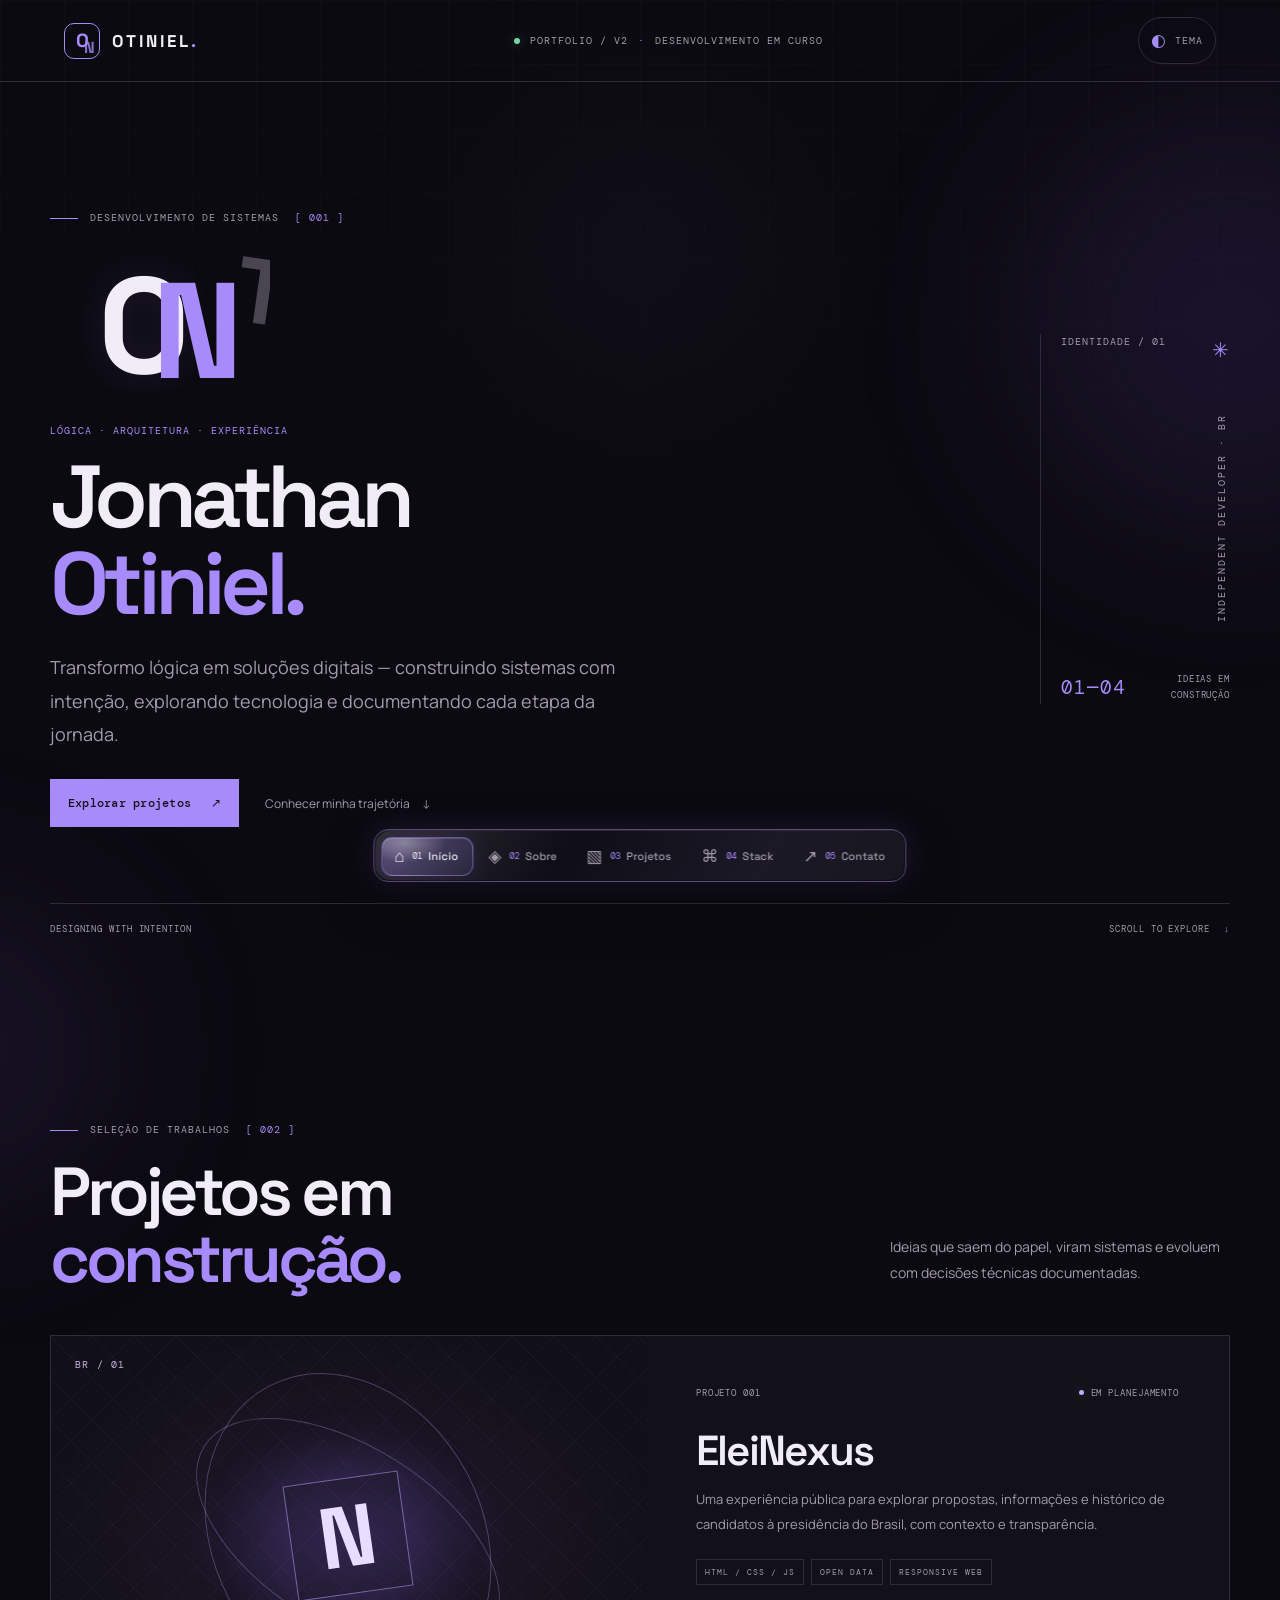
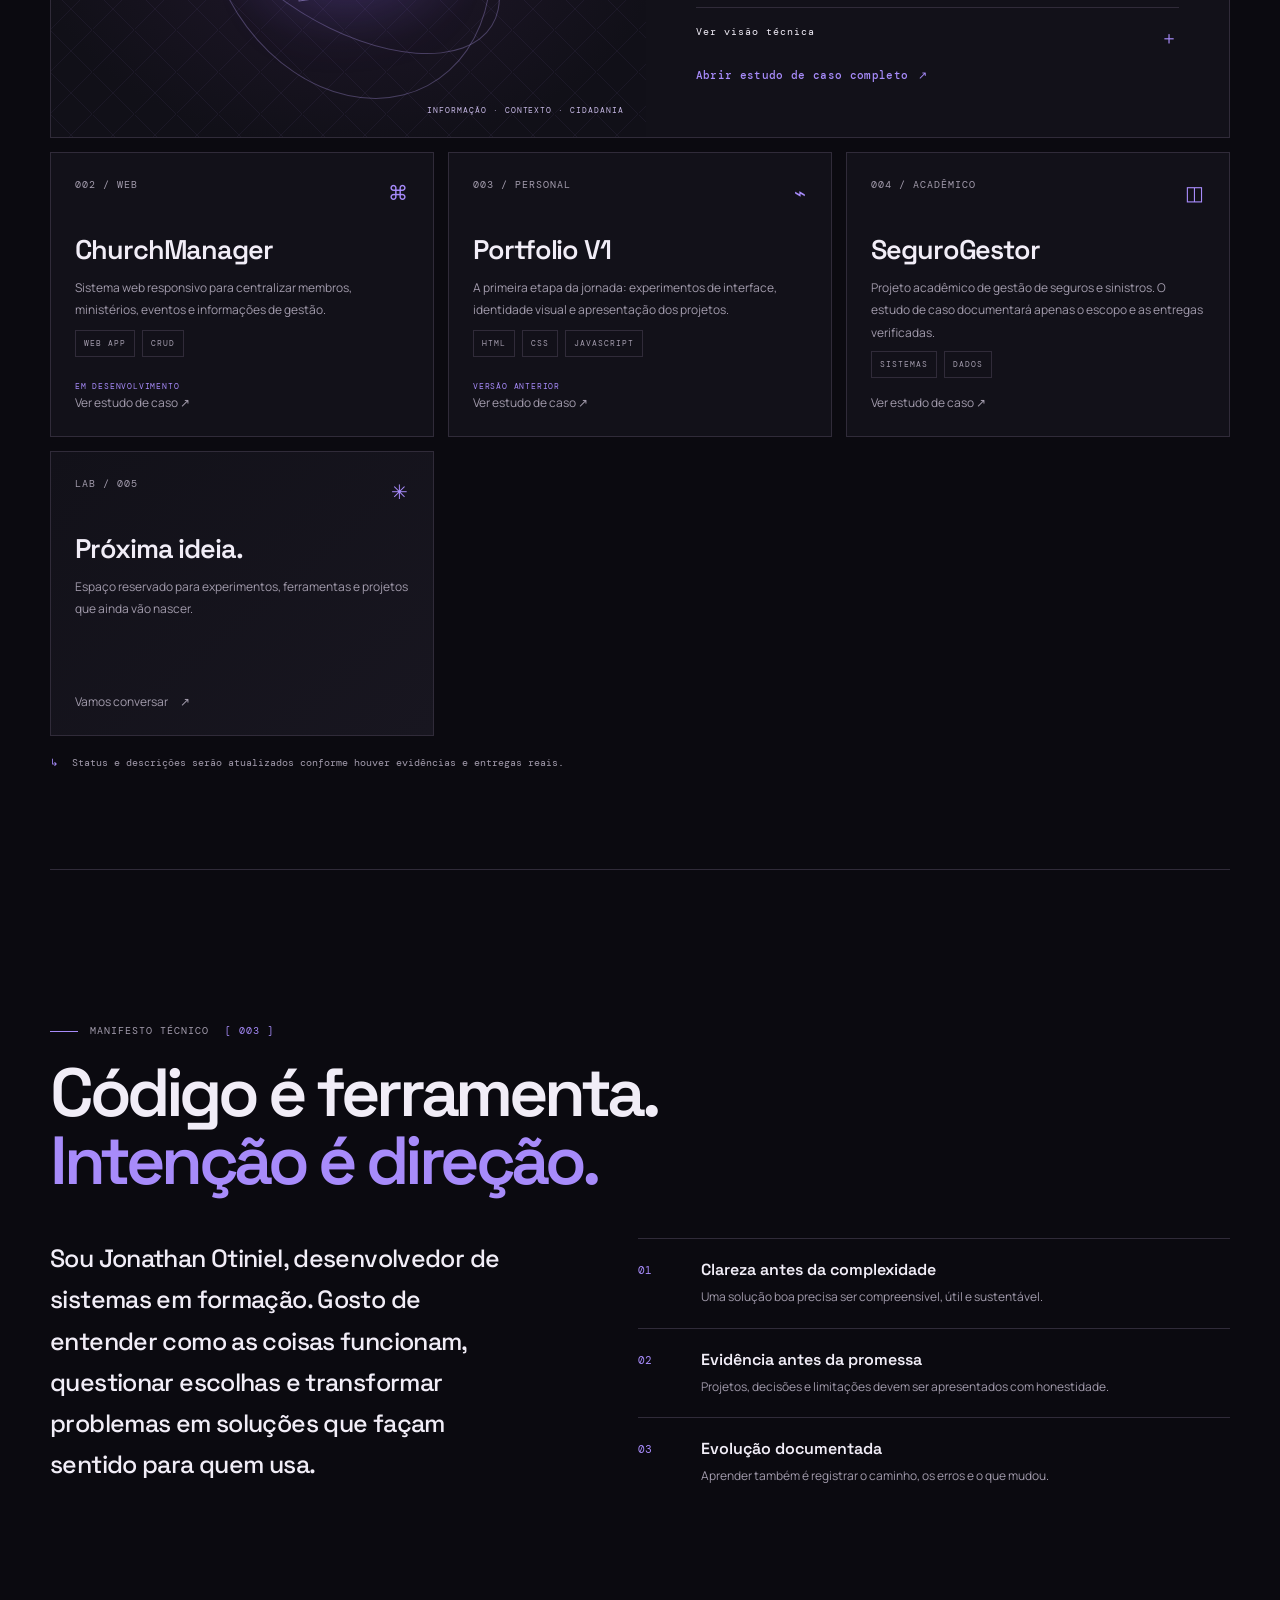
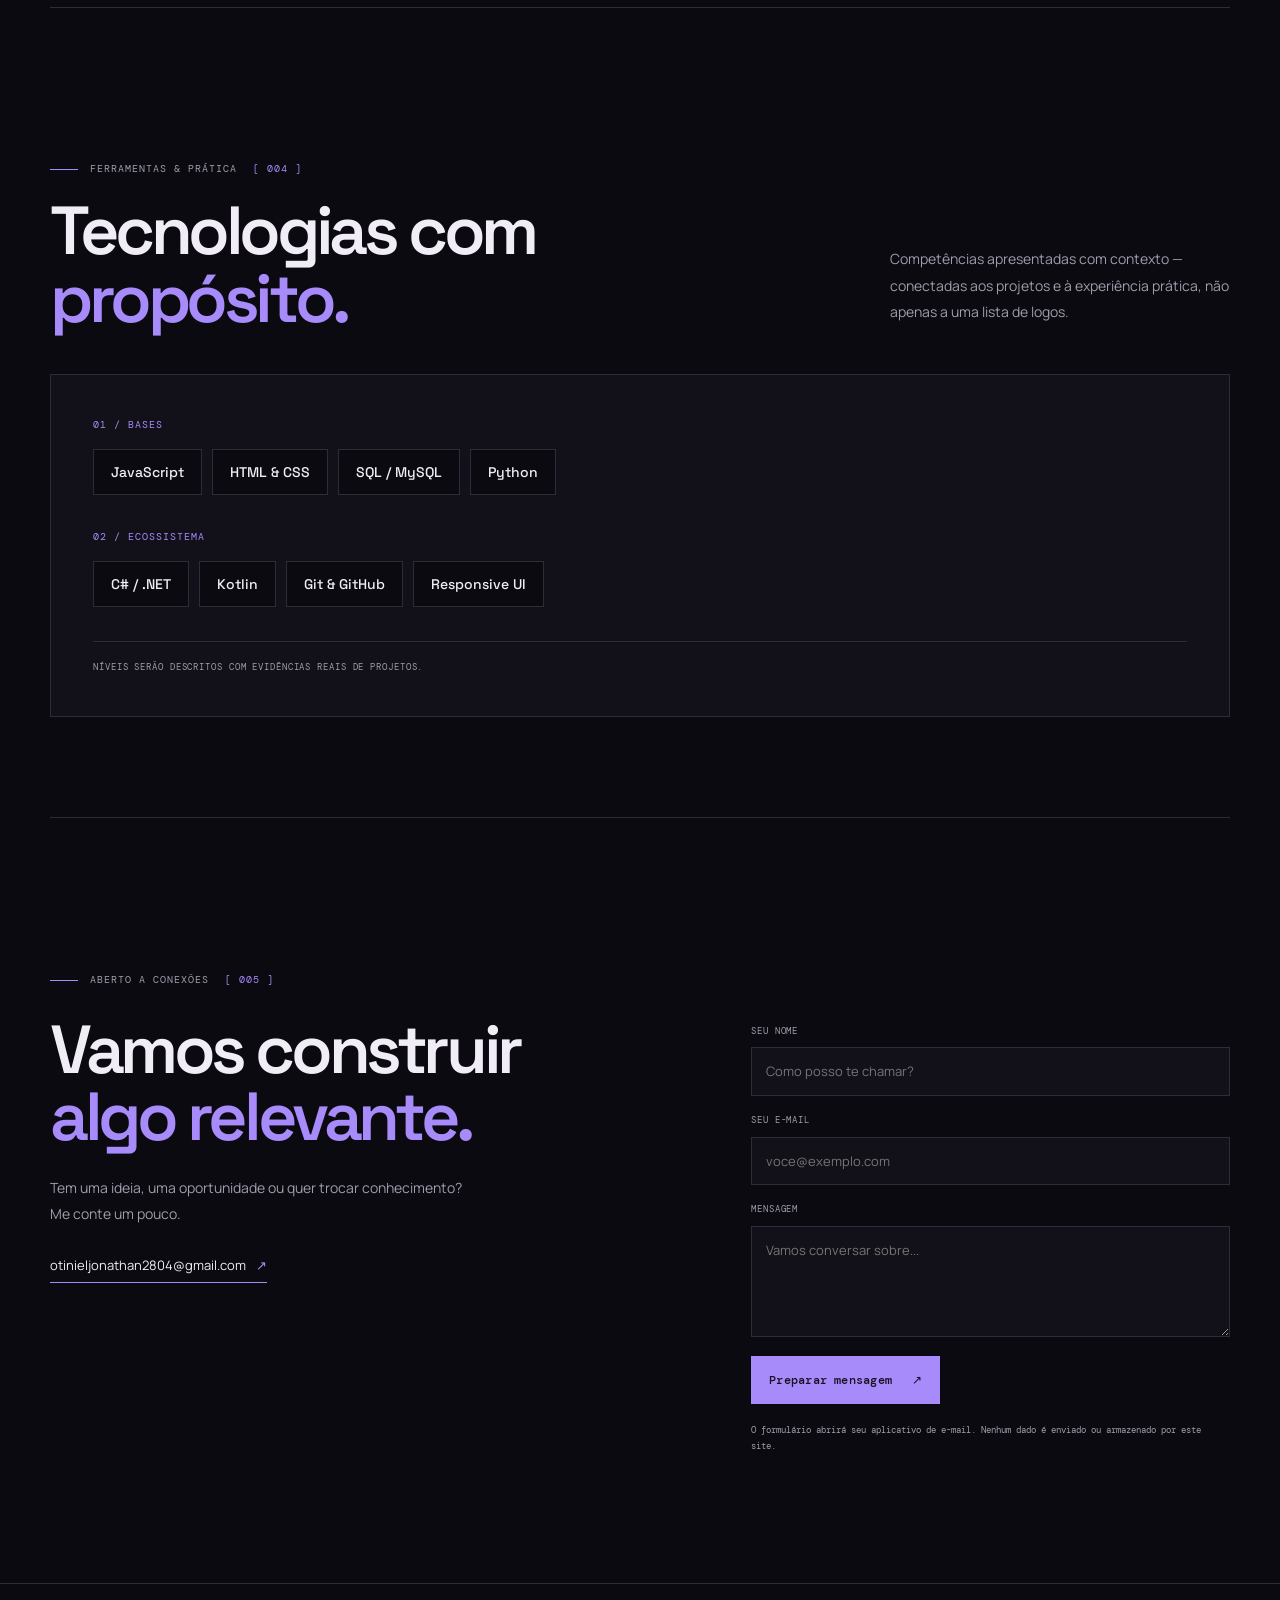
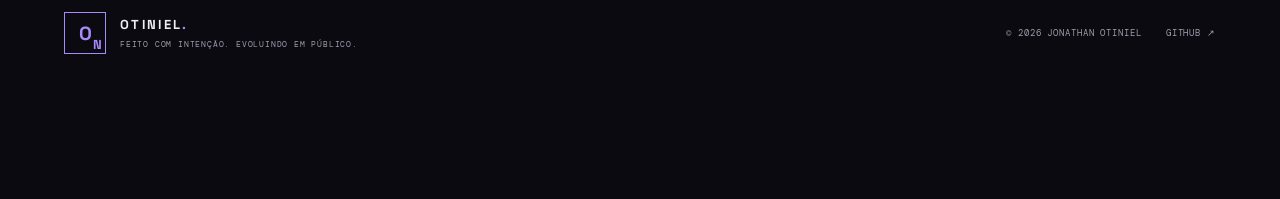
==== index.html @ 0017bec3 "feat(content): link all featured projects to case studies" ====
<!doctype html>
<html lang="pt-BR" data-theme="dark">
<head>
  <meta charset="utf-8">
  <meta name="viewport" content="width=device-width, initial-scale=1">
  <meta name="theme-color" content="#0b0a10">
  <meta name="description" content="Jonathan Otiniel — desenvolvedor de sistemas. Projetos, estudos técnicos e construção de soluções digitais.">
  <title>OTINIEL — Portfolio V2</title>
  <link rel="preconnect" href="https://fonts.googleapis.com">
  <link rel="preconnect" href="https://fonts.gstatic.com" crossorigin>
  <link href="https://fonts.googleapis.com/css2?family=DM+Mono:wght@400;500&family=Manrope:wght@400;500;600;700;800&family=Space+Grotesk:wght@400;500;600;700&display=swap" rel="stylesheet">
  <link rel="stylesheet" href="assets/css/style.css">
  <script src="assets/js/main.js" defer></script>
</head>
<body>
  <a class="skip-link" href="#inicio">Pular para o conteúdo</a>
  <div class="ambient ambient-one" aria-hidden="true"></div>
  <div class="ambient ambient-two" aria-hidden="true"></div>

  <header class="topbar">
    <a class="brand" href="#inicio" aria-label="OTINIEL, início">
      <span class="brand-mark" aria-hidden="true"><span>O</span><b>N</b></span>
      <span class="brand-word">OTINIEL<span class="brand-dot">.</span></span>
    </a>
    <div class="topbar-meta"><span class="status-dot"></span><span>PORTFOLIO / V2</span><span class="meta-divider">·</span><span>DESENVOLVIMENTO EM CURSO</span></div>
    <button class="theme-toggle" id="themeToggle" type="button" aria-label="Alternar tema claro e escuro" title="Alternar tema"><span class="theme-icon" aria-hidden="true">◐</span><span class="theme-label">TEMA</span></button>
  </header>

  <main>
    <section class="hero section-shell" id="inicio" aria-labelledby="hero-title">
      <div class="hero-copy">
        <p class="eyebrow"><span class="eyebrow-line"></span> DESENVOLVIMENTO DE SISTEMAS <span class="eyebrow-index">[ 001 ]</span></p>
        <div class="hero-monogram" aria-label="Monograma OTINIEL">
          <span class="mono-o">O</span><span class="mono-n">N</span><span class="mono-cross">T</span>
          <span class="monogram-glint" aria-hidden="true"></span>
        </div>
        <p class="hero-kicker">LÓGICA · ARQUITETURA · EXPERIÊNCIA</p>
        <h1 id="hero-title">Jonathan<br><span>Otiniel.</span></h1>
        <p class="hero-description">Transformo lógica em soluções digitais — construindo sistemas com intenção, explorando tecnologia e documentando cada etapa da jornada.</p>
        <div class="hero-actions">
          <a class="button button-primary" href="#projetos">Explorar projetos <span aria-hidden="true">↗</span></a>
          <a class="text-link" href="#sobre">Conhecer minha trajetória <span aria-hidden="true">↓</span></a>
        </div>
      </div>
      <aside class="hero-aside" aria-label="Identificação técnica">
        <div class="aside-top"><span>IDENTIDADE / 01</span><span class="crosshair">✳</span></div>
        <div class="vertical-label">INDEPENDENT DEVELOPER · BR</div>
        <div class="aside-bottom">
          <span class="aside-number">01—04</span>
          <span class="aside-caption">IDEIAS EM<br>CONSTRUÇÃO</span>
        </div>
      </aside>
      <div class="hero-footerline"><span>DESIGNING WITH INTENTION</span><span>SCROLL TO EXPLORE <span class="scroll-arrow">↓</span></span></div>
    </section>

    <section class="section-shell projects-section" id="projetos" aria-labelledby="projects-title">
      <div class="section-heading">
        <div><p class="eyebrow"><span class="eyebrow-line"></span> SELEÇÃO DE TRABALHOS <span class="eyebrow-index">[ 002 ]</span></p><h2 id="projects-title">Projetos em<br><span>construção.</span></h2></div>
        <p class="section-intro">Ideias que saem do papel, viram sistemas e evoluem com decisões técnicas documentadas.</p>
      </div>
      <article class="featured-project project-card" data-project="eleinexus">
        <div class="project-art project-art-election" aria-hidden="true"><div class="art-orbit orbit-a"></div><div class="art-orbit orbit-b"></div><div class="art-core">N</div><span class="art-coordinate">BR / 01</span><span class="art-label">INFORMAÇÃO · CONTEXTO · CIDADANIA</span></div>
        <div class="featured-copy">
          <div class="project-meta"><span>PROJETO 001</span><span class="project-status"><i></i> EM PLANEJAMENTO</span></div>
          <h3>EleiNexus</h3>
          <p>Uma experiência pública para explorar propostas, informações e histórico de candidatos à presidência do Brasil, com contexto e transparência.</p>
          <div class="tag-list"><span>HTML / CSS / JS</span><span>OPEN DATA</span><span>RESPONSIVE WEB</span></div>
          <button class="project-details-trigger" type="button" aria-expanded="false" aria-controls="eleinexus-details">Ver visão técnica <span aria-hidden="true">＋</span></button>
          <a class="project-case-link" href="projetos/eleinexus.html">Abrir estudo de caso completo <span aria-hidden="true">↗</span></a>
          <div class="project-details" id="eleinexus-details" hidden><p><strong>Objetivo:</strong> organizar informação pública de forma acessível e verificável.</p><p><strong>Princípios:</strong> fontes identificadas, neutralidade editorial, acessibilidade e transparência sobre limitações.</p><p><strong>Status:</strong> conceito em desenvolvimento; esta página não representa uma versão publicada do produto.</p></div>
        </div>
      </article>
      <div class="project-grid">
        <article class="project-card compact-card"><div class="compact-top"><span>002 / WEB</span><span class="card-symbol">⌘</span></div><h3>ChurchManager</h3><p>Sistema web responsivo para centralizar membros, ministérios, eventos e informações de gestão.</p><div class="tag-list"><span>WEB APP</span><span>CRUD</span></div><span class="card-status">EM DESENVOLVIMENTO</span><a class="text-link" href="projetos/churchmanager.html">Ver estudo de caso ↗</a></article>
        <article class="project-card compact-card"><div class="compact-top"><span>003 / PERSONAL</span><span class="card-symbol">⌁</span></div><h3>Portfolio V1</h3><p>A primeira etapa da jornada: experimentos de interface, identidade visual e apresentação dos projetos.</p><div class="tag-list"><span>HTML</span><span>CSS</span><span>JAVASCRIPT</span></div><span class="card-status">VERSÃO ANTERIOR</span><a class="text-link" href="projetos/portfolio-v1.html">Ver estudo de caso ↗</a></article>
        <article class="project-card compact-card"><div class="compact-top"><span>004 / ACADÊMICO</span><span class="card-symbol">◫</span></div><h3>SeguroGestor</h3><p>Projeto acadêmico de gestão de seguros e sinistros. O estudo de caso documentará apenas o escopo e as entregas verificadas.</p><div class="tag-list"><span>SISTEMAS</span><span>DADOS</span></div><a class="text-link" href="projetos/segurogestor.html">Ver estudo de caso ↗</a></article>
        <article class="project-card compact-card project-note"><div class="compact-top"><span>LAB / 005</span><span class="card-symbol">✳</span></div><h3>Próxima ideia.</h3><p>Espaço reservado para experimentos, ferramentas e projetos que ainda vão nascer.</p><a class="text-link" href="#contato">Vamos conversar <span aria-hidden="true">↗</span></a></article>
      </div>
      <p class="section-footnote"><span>↳</span> Status e descrições serão atualizados conforme houver evidências e entregas reais.</p>
    </section>

    <section class="section-shell about-section" id="sobre" aria-labelledby="about-title">
      <div class="section-heading">
        <div><p class="eyebrow"><span class="eyebrow-line"></span> MANIFESTO TÉCNICO <span class="eyebrow-index">[ 003 ]</span></p><h2 id="about-title">Código é ferramenta.<br><span>Intenção é direção.</span></h2></div>
      </div>
      <div class="about-layout"><p class="about-lead">Sou Jonathan Otiniel, desenvolvedor de sistemas em formação. Gosto de entender como as coisas funcionam, questionar escolhas e transformar problemas em soluções que façam sentido para quem usa.</p><div class="principles"><div><span class="principle-index">01</span><div><h3>Clareza antes da complexidade</h3><p>Uma solução boa precisa ser compreensível, útil e sustentável.</p></div></div><div><span class="principle-index">02</span><div><h3>Evidência antes da promessa</h3><p>Projetos, decisões e limitações devem ser apresentados com honestidade.</p></div></div><div><span class="principle-index">03</span><div><h3>Evolução documentada</h3><p>Aprender também é registrar o caminho, os erros e o que mudou.</p></div></div></div></div>
    </section>

    <section class="section-shell stack-section" id="stack" aria-labelledby="stack-title">
      <div class="section-heading"><div><p class="eyebrow"><span class="eyebrow-line"></span> FERRAMENTAS & PRÁTICA <span class="eyebrow-index">[ 004 ]</span></p><h2 id="stack-title">Tecnologias com<br><span>propósito.</span></h2></div><p class="section-intro">Competências apresentadas com contexto — conectadas aos projetos e à experiência prática, não apenas a uma lista de logos.</p></div>
      <div class="stack-board"><div class="stack-label">01 / BASES</div><div class="stack-items"><span>JavaScript</span><span>HTML & CSS</span><span>SQL / MySQL</span><span>Python</span></div><div class="stack-label">02 / ECOSSISTEMA</div><div class="stack-items"><span>C# / .NET</span><span>Kotlin</span><span>Git & GitHub</span><span>Responsive UI</span></div><div class="stack-foot">NÍVEIS SERÃO DESCRITOS COM EVIDÊNCIAS REAIS DE PROJETOS.</div></div>
    </section>

    <section class="section-shell contact-section" id="contato" aria-labelledby="contact-title">
      <p class="eyebrow"><span class="eyebrow-line"></span> ABERTO A CONEXÕES <span class="eyebrow-index">[ 005 ]</span></p>
      <div class="contact-layout"><div><h2 id="contact-title">Vamos construir<br><span>algo relevante.</span></h2><p>Tem uma ideia, uma oportunidade ou quer trocar conhecimento? Me conte um pouco.</p><a class="contact-email" href="mailto:otinieljonathan2804@gmail.com">otinieljonathan2804@gmail.com <span aria-hidden="true">↗</span></a></div>
      <form class="contact-form" id="contactForm">
        <label for="contactName">SEU NOME</label><input id="contactName" name="name" autocomplete="name" required maxlength="80" placeholder="Como posso te chamar?">
        <label for="contactEmail">SEU E-MAIL</label><input id="contactEmail" name="email" type="email" autocomplete="email" required maxlength="160" placeholder="voce@exemplo.com">
        <label for="contactMessage">MENSAGEM</label><textarea id="contactMessage" name="message" rows="4" required maxlength="2000" placeholder="Vamos conversar sobre..."></textarea>
        <button class="button button-primary" type="submit">Preparar mensagem <span aria-hidden="true">↗</span></button>
        <p class="form-note" id="formNote">O formulário abrirá seu aplicativo de e-mail. Nenhum dado é enviado ou armazenado por este site.</p>
      </form></div>
    </section>
  </main>

  <footer class="site-footer"><div class="footer-mark">O<span>N</span></div><div><p class="footer-title">OTINIEL<span>.</span></p><p class="footer-caption">FEITO COM INTENÇÃO. EVOLUINDO EM PÚBLICO.</p></div><div class="footer-right"><span>© <span id="year"></span> JONATHAN OTINIEL</span><a href="https://github.com/joots28" target="_blank" rel="noopener noreferrer">GITHUB ↗</a></div></footer>

  <nav class="bottom-nav" aria-label="Navegação principal">
    <a class="nav-item is-active" href="#inicio" aria-current="page"><span class="nav-icon" aria-hidden="true">⌂</span><span class="nav-text"><small>01</small>Início</span></a>
    <a class="nav-item" href="#sobre"><span class="nav-icon" aria-hidden="true">◈</span><span class="nav-text"><small>02</small>Sobre</span></a>
    <a class="nav-item" href="#projetos"><span class="nav-icon" aria-hidden="true">▧</span><span class="nav-text"><small>03</small>Projetos</span></a>
    <a class="nav-item" href="#stack"><span class="nav-icon" aria-hidden="true">⌘</span><span class="nav-text"><small>04</small>Stack</span></a>
    <a class="nav-item" href="#contato"><span class="nav-icon" aria-hidden="true">↗</span><span class="nav-text"><small>05</small>Contato</span></a>
  </nav>
</body>
</html>
---- assets/css/style.css ----
:root{color-scheme:dark;--bg:#0b0a10;--surface:#121119;--surface-2:#181620;--text:#f1edf7;--muted:#a29bac;--line:#302b39;--accent:#a78bfa;--accent-2:#7c6ac7;--glow:rgba(132,94,225,.19);--nav-bg:rgba(18,17,25,.88);--shadow:0 24px 80px rgba(0,0,0,.24);--font-display:"Space Grotesk",sans-serif;--font-body:"Manrope",sans-serif;--font-mono:"DM Mono",monospace}html[data-theme=light]{color-scheme:light;--bg:#f1eef5;--surface:#fffdfd;--surface-2:#e8e3ef;--text:#211a2a;--muted:#706779;--line:#d5cddd;--accent:#6b4dc0;--accent-2:#8b70d5;--glow:rgba(132,94,225,.12);--nav-bg:rgba(255,253,253,.9);--shadow:0 24px 80px rgba(48,31,74,.1)}*{box-sizing:border-box}html{scroll-behavior:smooth;scroll-padding-top:100px}body{margin:0;background:var(--bg);color:var(--text);font-family:var(--font-body);line-height:1.6;overflow-x:hidden;transition:background .35s,color .35s}body:before{content:"";position:fixed;inset:0;pointer-events:none;opacity:.14;z-index:-1;background-image:linear-gradient(var(--line) 1px,transparent 1px),linear-gradient(90deg,var(--line) 1px,transparent 1px);background-size:64px 64px;mask-image:linear-gradient(to bottom,black,transparent 72%)}a{color:inherit;text-decoration:none}button,input,textarea{font:inherit}.skip-link{position:absolute;top:-100px;left:1rem;background:var(--accent);color:#fff;padding:.7rem 1rem;z-index:20}.skip-link:focus{top:1rem}.ambient{position:absolute;pointer-events:none;filter:blur(100px);border-radius:50%;z-index:-1}.ambient-one{width:420px;height:420px;right:-160px;top:110px;background:var(--glow)}.ambient-two{width:300px;height:300px;left:-190px;top:900px;background:var(--glow)}.topbar{height:82px;padding:0 clamp(20px,5vw,76px);display:flex;align-items:center;justify-content:space-between;border-bottom:1px solid var(--line);position:relative;z-index:5}.brand{display:flex;align-items:center;gap:12px}.brand-mark{width:36px;height:36px;border:1px solid var(--accent);border-radius:10px;display:grid;place-items:center;position:relative;font:700 19px var(--font-display);color:var(--accent)}.brand-mark b{position:absolute;right:4px;bottom:0;font-size:16px;opacity:.8}.brand-word,.footer-title{font:700 17px var(--font-display);letter-spacing:.18em}.brand-dot,.footer-title span{color:var(--accent)}.topbar-meta,.theme-toggle,.eyebrow,.hero-kicker,.hero-footerline,.aside-top,.aside-number,.aside-caption,.vertical-label,.project-meta,.tag-list,.project-details-trigger,.card-status,.compact-top,.stack-label,.stack-foot,.contact-form label,.form-note,.footer-caption,.footer-right{font-family:var(--font-mono);font-size:10px;letter-spacing:.1em}.topbar-meta{display:flex;gap:10px;align-items:center;color:var(--muted)}.status-dot,.project-status i{width:6px;height:6px;border-radius:50%;background:#77d6a4;display:inline-block;box-shadow:0 0 12px #77d6a466}.meta-divider{color:var(--accent)}.theme-toggle{display:flex;align-items:center;gap:8px;color:var(--muted);background:transparent;border:1px solid var(--line);padding:9px 12px;border-radius:30px;cursor:pointer}.theme-toggle:hover{border-color:var(--accent);color:var(--text)}.theme-icon{font-size:17px;color:var(--accent)}.section-shell{width:min(1180px,calc(100% - 48px));margin-inline:auto}.hero{min-height:calc(100svh - 82px);padding:clamp(70px,10vw,132px) 0 32px;display:grid;grid-template-columns:minmax(0,1fr) 190px;column-gap:60px;position:relative;align-content:center}.eyebrow{display:flex;align-items:center;gap:12px;color:var(--muted);margin:0 0 28px}.eyebrow-line{display:inline-block;width:28px;height:1px;background:var(--accent)}.eyebrow-index{color:var(--accent);margin-left:4px}.hero-monogram{height:clamp(82px,12vw,145px);width:clamp(140px,20vw,220px);position:relative;display:flex;align-items:center;justify-content:center;font:700 clamp(78px,11vw,136px)/.8 var(--font-display);letter-spacing:-.16em;color:var(--text);margin:0 0 24px;isolation:isolate;animation:monogram-in 1s cubic-bezier(.2,.8,.2,1) both}.mono-o{position:relative;z-index:2;text-shadow:0 0 35px var(--glow)}.mono-n{position:relative;z-index:3;color:var(--accent);margin-left:-.12em;transform:translateY(5px)}.mono-cross{position:absolute;z-index:1;right:2px;top:0;font-size:.68em;color:var(--muted);opacity:.42;transform:rotate(8deg)}.monogram-glint{position:absolute;inset:0;background:linear-gradient(110deg,transparent 25%,rgba(255,255,255,.2) 45%,transparent 60%);transform:translateX(-130%);animation:glint 1.6s .5s ease-out both;z-index:4;pointer-events:none}.hero-kicker{color:var(--accent);margin:0 0 14px}.hero h1,.section-heading h2,.contact-layout h2{font:600 clamp(48px,7vw,88px)/.99 var(--font-display);letter-spacing:-.065em;margin:0}.hero h1 span,.section-heading h2 span,.contact-layout h2 span{color:var(--accent)}.hero-description{font-size:clamp(15px,1.5vw,18px);max-width:590px;color:var(--muted);margin:24px 0 28px;line-height:1.85}.hero-actions{display:flex;gap:26px;align-items:center;flex-wrap:wrap}.button{border:0;display:inline-flex;align-items:center;justify-content:center;gap:20px;padding:14px 18px;min-height:48px;cursor:pointer;font:500 12px var(--font-mono);letter-spacing:.02em;transition:transform .2s,background .2s}.button:hover{transform:translateY(-2px)}.button-primary{background:var(--accent);color:#17111f}.button-primary:hover{background:var(--text)}.text-link{display:inline-flex;gap:12px;align-items:center;font-size:12px;color:var(--muted);transition:color .2s}.text-link:hover{color:var(--accent)}.hero-aside{border-left:1px solid var(--line);padding-left:20px;display:flex;flex-direction:column;justify-content:space-between;min-height:370px;align-self:center;position:relative}.aside-top{display:flex;justify-content:space-between;color:var(--muted)}.crosshair{font-size:20px;color:var(--accent)}.vertical-label{writing-mode:vertical-rl;transform:rotate(180deg);color:var(--muted);align-self:flex-end;letter-spacing:.2em}.aside-bottom{display:flex;justify-content:space-between;align-items:end}.aside-number{font-size:19px;color:var(--accent)}.aside-caption{font-size:9px;color:var(--muted);text-align:right;line-height:1.8}.hero-footerline{grid-column:1/-1;display:flex;justify-content:space-between;border-top:1px solid var(--line);padding-top:18px;margin-top:76px;color:var(--muted);font-size:9px}.scroll-arrow{color:var(--accent);padding-left:8px}.projects-section,.about-section,.stack-section,.contact-section{padding-top:clamp(90px,12vw,160px)}.section-heading{display:flex;justify-content:space-between;align-items:end;gap:40px;margin-bottom:42px}.section-heading .eyebrow{margin-bottom:20px}.section-heading h2{font-size:clamp(40px,6vw,68px)}.section-intro{max-width:340px;color:var(--muted);font-size:14px;line-height:1.9;margin:0 0 6px}.project-card{border:1px solid var(--line);background:var(--surface);transition:border-color .25s,transform .25s;min-width:0}.project-card:hover{border-color:var(--accent-2)}.featured-project{display:grid;grid-template-columns:1.02fr 1fr;overflow:hidden}.project-art{min-height:380px;position:relative;overflow:hidden;display:grid;place-items:center;background:radial-gradient(ellipse at 50% 50%,#332650 0%,#191422 38%,#111018 75%)}.project-art:before{content:"";position:absolute;inset:0;background:linear-gradient(135deg,transparent 48%,rgba(167,139,250,.08) 49%,transparent 50%),linear-gradient(45deg,transparent 48%,rgba(167,139,250,.08) 49%,transparent 50%);background-size:42px 42px}.art-orbit{position:absolute;border:1px solid #b8a2f64f;border-radius:50%;transform:rotate(-28deg)}.orbit-a{width:270px;height:340px}.orbit-b{width:340px;height:180px;transform:rotate(32deg)}.art-core{width:116px;height:116px;border:1px solid #bba4ff8c;display:grid;place-items:center;font:700 86px var(--font-display);color:#e8dcff;box-shadow:0 0 80px #8c68ed35;transform:rotate(-8deg)}.art-coordinate,.art-label{position:absolute;font:10px var(--font-mono);letter-spacing:.12em;color:#c6b8e4}.art-coordinate{top:22px;left:24px}.art-label{bottom:22px;right:22px;font-size:8px}.featured-copy{padding:clamp(26px,4vw,50px);align-self:center}.project-meta{display:flex;justify-content:space-between;gap:10px;color:var(--muted);font-size:9px;flex-wrap:wrap}.project-status{display:flex;align-items:center;gap:7px}.project-status i{width:5px;height:5px;background:#c5a7ff}.featured-copy h3,.compact-card h3{font:600 clamp(30px,4vw,42px)/1.1 var(--font-display);letter-spacing:-.04em;margin:28px 0 12px}.featured-copy>p,.compact-card>p{font-size:13px;color:var(--muted);line-height:1.9}.tag-list{display:flex;gap:7px;flex-wrap:wrap;margin:22px 0}.tag-list span{padding:6px 8px;border:1px solid var(--line);font-size:8px;color:var(--muted)}.project-details-trigger{border:0;border-top:1px solid var(--line);padding:16px 0 0;width:100%;background:transparent;color:var(--text);display:flex;justify-content:space-between;cursor:pointer;text-align:left}.project-details-trigger span{color:var(--accent);font-size:18px}.project-details{border-top:1px solid var(--line);margin-top:18px;padding-top:10px;color:var(--muted);font-size:12px}.project-details strong{color:var(--text)}.project-grid{display:grid;grid-template-columns:repeat(3,1fr);gap:14px;margin-top:14px}.compact-card{padding:24px;min-height:285px;display:flex;flex-direction:column;align-items:flex-start}.compact-top{display:flex;justify-content:space-between;width:100%;color:var(--muted)}.card-symbol{color:var(--accent);font-size:20px}.compact-card h3{font-size:27px;margin:26px 0 6px}.compact-card>p{font-size:12px;margin:6px 0 0}.compact-card .tag-list{margin-top:auto;margin-bottom:15px}.card-status{font-size:8px;color:var(--accent);margin-top:auto}.project-note{background:linear-gradient(140deg,var(--surface),var(--surface-2))}.project-note .text-link{margin-top:auto}.section-footnote{font:10px var(--font-mono);color:var(--muted);margin-top:20px}.section-footnote span{color:var(--accent);margin-right:8px}.about-section{border-top:1px solid var(--line);margin-top:100px}.about-layout{display:grid;grid-template-columns:.8fr 1fr;gap:clamp(35px,9vw,120px);margin-top:44px}.about-lead{font:500 clamp(18px,2vw,25px)/1.65 var(--font-display);margin:0;letter-spacing:-.025em}.principles>div{display:grid;grid-template-columns:48px 1fr;gap:15px;padding:20px 0;border-top:1px solid var(--line)}.principle-index{font:11px var(--font-mono);color:var(--accent);padding-top:4px}.principles h3{font:600 16px var(--font-display);margin:0 0 6px}.principles p{font-size:12px;color:var(--muted);margin:0;line-height:1.8}.stack-section{border-top:1px solid var(--line);margin-top:100px}.stack-board{border:1px solid var(--line);padding:clamp(22px,4vw,42px);background:var(--surface)}.stack-label{color:var(--accent);margin-bottom:16px}.stack-items{display:flex;gap:10px;flex-wrap:wrap;margin-bottom:34px}.stack-items span{font:500 14px var(--font-display);padding:13px 17px;border:1px solid var(--line);background:var(--bg)}.stack-items span:hover{border-color:var(--accent)}.stack-foot{border-top:1px solid var(--line);padding-top:18px;color:var(--muted);font-size:9px}.contact-section{border-top:1px solid var(--line);margin-top:100px;padding-bottom:120px}.contact-layout{display:grid;grid-template-columns:1fr .8fr;gap:clamp(40px,8vw,110px);margin-top:20px}.contact-layout h2{font-size:clamp(38px,5.7vw,68px)}.contact-layout>div>p{max-width:430px;color:var(--muted);font-size:14px;line-height:1.9;margin:24px 0}.contact-email{display:inline-flex;gap:10px;align-items:center;border-bottom:1px solid var(--accent);padding-bottom:6px;font-size:13px}.contact-email span{color:var(--accent)}.contact-form{display:flex;flex-direction:column;gap:9px}.contact-form label{color:var(--muted);margin-top:8px;font-size:9px}.contact-form input,.contact-form textarea{background:var(--surface);border:1px solid var(--line);padding:13px 14px;color:var(--text);outline:none;border-radius:0;resize:vertical;font-size:13px}.contact-form input:focus,.contact-form textarea:focus{border-color:var(--accent)}.contact-form .button{align-self:flex-start;margin-top:10px}.form-note{color:var(--muted);font-size:9px;letter-spacing:0;line-height:1.8}.site-footer{border-top:1px solid var(--line);padding:28px clamp(24px,5vw,76px) 115px;display:flex;align-items:center;gap:14px}.footer-mark{width:42px;height:42px;border:1px solid var(--accent);display:grid;place-items:center;position:relative;font:700 19px var(--font-display);color:var(--accent)}.footer-mark span{position:absolute;right:3px;bottom:0;font-size:13px}.footer-title{margin:0;font-size:13px}.footer-caption{color:var(--muted);font-size:8px;margin:5px 0 0}.footer-right{margin-left:auto;display:flex;gap:24px;color:var(--muted);font-size:9px}.footer-right a:hover{color:var(--accent)}.bottom-nav{position:fixed;z-index:10;bottom:max(18px,env(safe-area-inset-bottom));left:50%;transform:translateX(-50%);display:flex;align-items:center;justify-content:center;gap:4px;padding:7px;background:var(--nav-bg);backdrop-filter:blur(22px);-webkit-backdrop-filter:blur(22px);border:1px solid var(--line);border-radius:15px;box-shadow:var(--shadow);width:max-content;max-width:calc(100vw - 28px)}.nav-item{display:flex;align-items:center;gap:8px;padding:10px 13px;border-radius:10px;color:var(--muted);transition:background .2s,color .2s;white-space:nowrap}.nav-item:hover,.nav-item.is-active{background:var(--surface-2);color:var(--text)}.nav-item.is-active .nav-icon{color:var(--accent)}.nav-icon{font-size:17px;line-height:1}.nav-text{font:500 11px var(--font-display);display:flex;align-items:center;gap:6px}.nav-text small{font:9px var(--font-mono);color:var(--accent)}:focus-visible{outline:2px solid var(--accent);outline-offset:4px}@keyframes monogram-in{from{opacity:0;transform:translateY(18px);clip-path:inset(100% 0 0 0)}to{opacity:1;transform:translateY(0);clip-path:inset(0 0 0 0)}}@keyframes glint{0%{transform:translateX(-130%)}100%{transform:translateX(130%)}}@media(min-width:1400px){.hero{min-height:calc(100svh - 82px)}}@media(max-width:850px){.topbar{height:72px}.topbar-meta{display:none}.hero{grid-template-columns:1fr;min-height:auto;padding-top:82px}.hero-aside{display:none}.hero-footerline{margin-top:64px}.section-heading{align-items:start;flex-direction:column;gap:20px}.section-intro{max-width:520px}.featured-project{grid-template-columns:1fr}.project-art{min-height:300px}.project-grid{grid-template-columns:repeat(2,minmax(0,1fr))}.project-note{grid-column:1/-1;min-height:220px}.about-layout,.contact-layout{grid-template-columns:1fr;gap:35px}.about-lead{max-width:650px}.contact-form{max-width:620px}}@media(max-width:540px){.section-shell{width:calc(100% - 36px)}.topbar{padding:0 18px}.brand-word{font-size:14px}.theme-toggle{padding:7px 10px}.theme-label{display:none}.hero{padding-top:66px}.hero-monogram{margin-bottom:20px}.hero h1{font-size:clamp(48px,14vw,72px)}.hero-description{font-size:14px}.hero-actions{align-items:flex-start;flex-direction:column;gap:18px}.hero-footerline{font-size:8px;gap:15px}.section-heading h2{font-size:clamp(38px,11vw,55px)}.projects-section,.about-section,.stack-section,.contact-section{padding-top:90px}.project-art{min-height:250px}.featured-copy{padding:24px 20px}.project-meta{font-size:8px}.project-grid{grid-template-columns:1fr}.project-note{grid-column:auto}.compact-card{min-height:235px}.about-section,.stack-section,.contact-section{margin-top:70px}.stack-items{gap:7px}.stack-items span{font-size:12px;padding:10px 12px}.contact-layout h2{font-size:clamp(38px,10vw,52px)}.site-footer{padding:24px 18px 110px;flex-wrap:wrap}.footer-right{width:100%;margin:14px 0 0;justify-content:space-between;gap:12px}.bottom-nav{bottom:max(10px,env(safe-area-inset-bottom));gap:1px;padding:5px;border-radius:14px;width:calc(100vw - 20px);justify-content:space-around}.nav-item{padding:10px 8px;gap:0;flex-direction:column;min-width:0;flex:1}.nav-icon{font-size:17px}.nav-text{font-size:9px;gap:3px}.nav-text small{font-size:8px}}@media(prefers-reduced-motion:reduce){*,*::before,*::after{scroll-behavior:auto!important;animation-duration:.01ms!important;animation-iteration-count:1!important;transition-duration:.01ms!important}}

/* V2.1 — navegação persistente e acabamento liquid-glass */
:root { --nav-glow: rgba(167,139,250,.22); }
html { scroll-padding-top: 96px; scroll-padding-bottom: 120px; }
body { padding-bottom: 30px; }
.bottom-nav {
  z-index: 9999;
  isolation: isolate;
  overflow: visible;
  border: 1px solid color-mix(in srgb, var(--accent) 28%, var(--line));
  background: color-mix(in srgb, var(--surface) 76%, transparent);
  -webkit-backdrop-filter: blur(28px) saturate(165%);
  backdrop-filter: blur(28px) saturate(165%);
  box-shadow: 0 18px 55px rgba(0,0,0,.34), inset 0 1px 0 rgba(255,255,255,.10), 0 0 30px var(--nav-glow);
  animation: nav-arrive .8s cubic-bezier(.2,.8,.2,1) both;
  transform: translate3d(-50%,0,0);
  will-change: transform;
}
.bottom-nav::before {
  content: "";
  position: absolute;
  inset: 1px;
  border-radius: inherit;
  pointer-events: none;
  z-index: -1;
  background: linear-gradient(125deg,rgba(255,255,255,.10),transparent 36%,rgba(167,139,250,.08) 72%,rgba(255,255,255,.035));
}
.nav-item {
  position: relative;
  z-index: 1;
  transition: color .28s ease, transform .28s cubic-bezier(.2,.8,.2,1), background .28s ease;
}
.nav-item:active { transform: scale(.94); }
.nav-item.is-active {
  background: linear-gradient(135deg,rgba(167,139,250,.24),rgba(124,106,199,.10));
  box-shadow: inset 0 0 0 1px rgba(167,139,250,.20), 0 0 22px rgba(167,139,250,.09);
}
.nav-item.is-active .nav-icon { text-shadow: 0 0 14px var(--accent); }
.nav-item.is-active .nav-text small { color: var(--text); }
.hero-monogram { animation: monogram-in 1s cubic-bezier(.2,.8,.2,1) both, monogram-float 7s 1.2s ease-in-out infinite; }
.project-art { isolation: isolate; }
.art-orbit { animation: orbit-drift 18s ease-in-out infinite alternate; }
.orbit-b { animation-delay: -5s; }
.art-core { animation: core-breathe 5s ease-in-out infinite; }
.reveal-ready .reveal-on-scroll { opacity: 0; transform: translateY(22px); }
.reveal-ready .reveal-on-scroll.is-revealed { opacity: 1; transform: translateY(0); transition: opacity .7s ease, transform .7s cubic-bezier(.2,.8,.2,1); }
@keyframes nav-arrive { from { opacity: 0; transform: translate3d(-50%,18px,0) scale(.96); } to { opacity: 1; transform: translate3d(-50%,0,0) scale(1); } }
@keyframes monogram-float { 0%,100% { translate: 0 0; } 50% { translate: 0 -5px; } }
@keyframes orbit-drift { from { transform: rotate(-32deg) scale(.96); } to { transform: rotate(28deg) scale(1.04); } }
@keyframes core-breathe { 0%,100% { box-shadow: 0 0 45px rgba(140,104,237,.20); } 50% { box-shadow: 0 0 90px rgba(140,104,237,.42); } }
@media (max-width: 540px) {
  body { padding-bottom: 90px; }
  .bottom-nav {
    bottom: max(12px, env(safe-area-inset-bottom));
    width: calc(100vw - 20px);
    max-width: 460px;
    padding: 6px;
    gap: 2px;
    transform: translate3d(-50%,0,0);
  }
  .nav-item { min-height: 52px; padding: 8px 3px; justify-content: center; }
  .nav-text { flex-direction: column; gap: 2px; font-size: 9px; line-height: 1.1; }
  .nav-text small { font-size: 7px; }
  .nav-icon { font-size: 18px; }
}
@media (prefers-reduced-motion: reduce) {
  .bottom-nav, .hero-monogram, .art-orbit, .art-core { animation: none !important; }
  .reveal-ready .reveal-on-scroll { opacity: 1; transform: none; }
}


/* V2.2 — liquid navigation, cursor ambience and resilient mobile layout */
body { isolation: isolate; }
body::after {
  content: "";
  position: fixed;
  inset: 0;
  z-index: 0;
  pointer-events: none;
  opacity: .22;
  background: radial-gradient(420px circle at var(--pointer-x, 50vw) var(--pointer-y, 28vh), rgba(141,117,183,.18), transparent 72%);
}
.ambient { z-index: 0; opacity: .7; }
.topbar { z-index: 5; }
.section-shell, .site-footer { position: relative; z-index: 2; }
.bottom-nav {
  position: fixed !important;
  z-index: 9999;
  isolation: isolate;
  transform: translateX(-50%);
  animation: nav-opacity-in .45s ease-out both;
  will-change: auto;
  overflow-x: auto;
  overflow-y: hidden;
  scrollbar-width: none;
  -webkit-overflow-scrolling: touch;
  border-color: color-mix(in srgb, var(--accent) 32%, var(--line));
  background: color-mix(in srgb, var(--surface) 73%, transparent);
  -webkit-backdrop-filter: blur(28px) saturate(170%);
  backdrop-filter: blur(28px) saturate(170%);
  box-shadow: 0 18px 55px rgba(0,0,0,.34), inset 0 1px 0 rgba(255,255,255,.11), 0 0 28px var(--glow);
}
.bottom-nav::-webkit-scrollbar { display: none; }
.bottom-nav::before {
  z-index: 0;
  background: linear-gradient(120deg, rgba(255,255,255,.13), transparent 36%, rgba(141,117,183,.10) 73%, rgba(255,255,255,.035));
}
.bottom-nav::after {
  content: "";
  position: absolute;
  z-index: 0;
  pointer-events: none;
  left: var(--liquid-left, 8px);
  top: var(--liquid-top, 7px);
  width: var(--liquid-width, 54px);
  height: var(--liquid-height, 48px);
  border-radius: var(--liquid-radius, 11px);
  background:
    radial-gradient(ellipse at 24% 12%, rgba(255,255,255,.34), transparent 44%),
    linear-gradient(140deg, color-mix(in srgb, var(--accent) 32%, transparent), color-mix(in srgb, var(--accent-2) 13%, transparent));
  border: 1px solid color-mix(in srgb, var(--accent) 44%, transparent);
  box-shadow: inset 0 1px 0 rgba(255,255,255,.14), 0 0 22px var(--glow), 0 4px 16px rgba(0,0,0,.10);
  -webkit-backdrop-filter: blur(10px) saturate(165%);
  backdrop-filter: blur(10px) saturate(165%);
  transition:
    left .48s cubic-bezier(.22,1,.36,1),
    width .38s cubic-bezier(.22,1,.36,1),
    height .3s ease,
    border-radius .3s ease,
    background .3s ease;
}
.nav-item { position: relative; z-index: 1; flex: 0 0 auto; background: transparent; }
.nav-item.is-active {
  background: transparent !important;
  box-shadow: none !important;
}
.nav-item.is-active .nav-icon { color: var(--text); text-shadow: 0 0 14px var(--accent); }
.nav-item.is-active .nav-text small { color: var(--text); }
.nav-item:hover { background: color-mix(in srgb, var(--accent) 8%, transparent); }
.project-case-link { display: inline-flex; align-items: center; gap: 10px; margin-top: 15px; color: var(--accent); font: 500 11px var(--font-mono); letter-spacing: .03em; }
.project-case-link:hover { color: var(--text); }
@keyframes nav-opacity-in { from { opacity: 0; } to { opacity: 1; } }
@media (max-width: 540px) {
  .bottom-nav {
    bottom: max(10px, env(safe-area-inset-bottom));
    width: calc(100vw - 20px);
    max-width: 460px;
    justify-content: flex-start;
    gap: 2px;
    padding: 6px;
    transform: translateX(-50%);
  }
  .nav-item { min-height: 52px; padding: 8px 7px; justify-content: center; }
  .nav-text { flex-direction: column; gap: 2px; font-size: 9px; line-height: 1.1; }
  .nav-text small { font-size: 7px; }
  .nav-icon { font-size: 18px; }
}
@media (hover: none), (pointer: coarse) {
  body::after { display: none; }
}
@media (prefers-reduced-motion: reduce) {
  .bottom-nav, .hero-monogram, .art-orbit, .art-core { animation: none !important; }
  .bottom-nav::after { transition: none; }
  .reveal-ready .reveal-on-scroll { opacity: 1; transform: none; }
  body::after { display: none; }
}
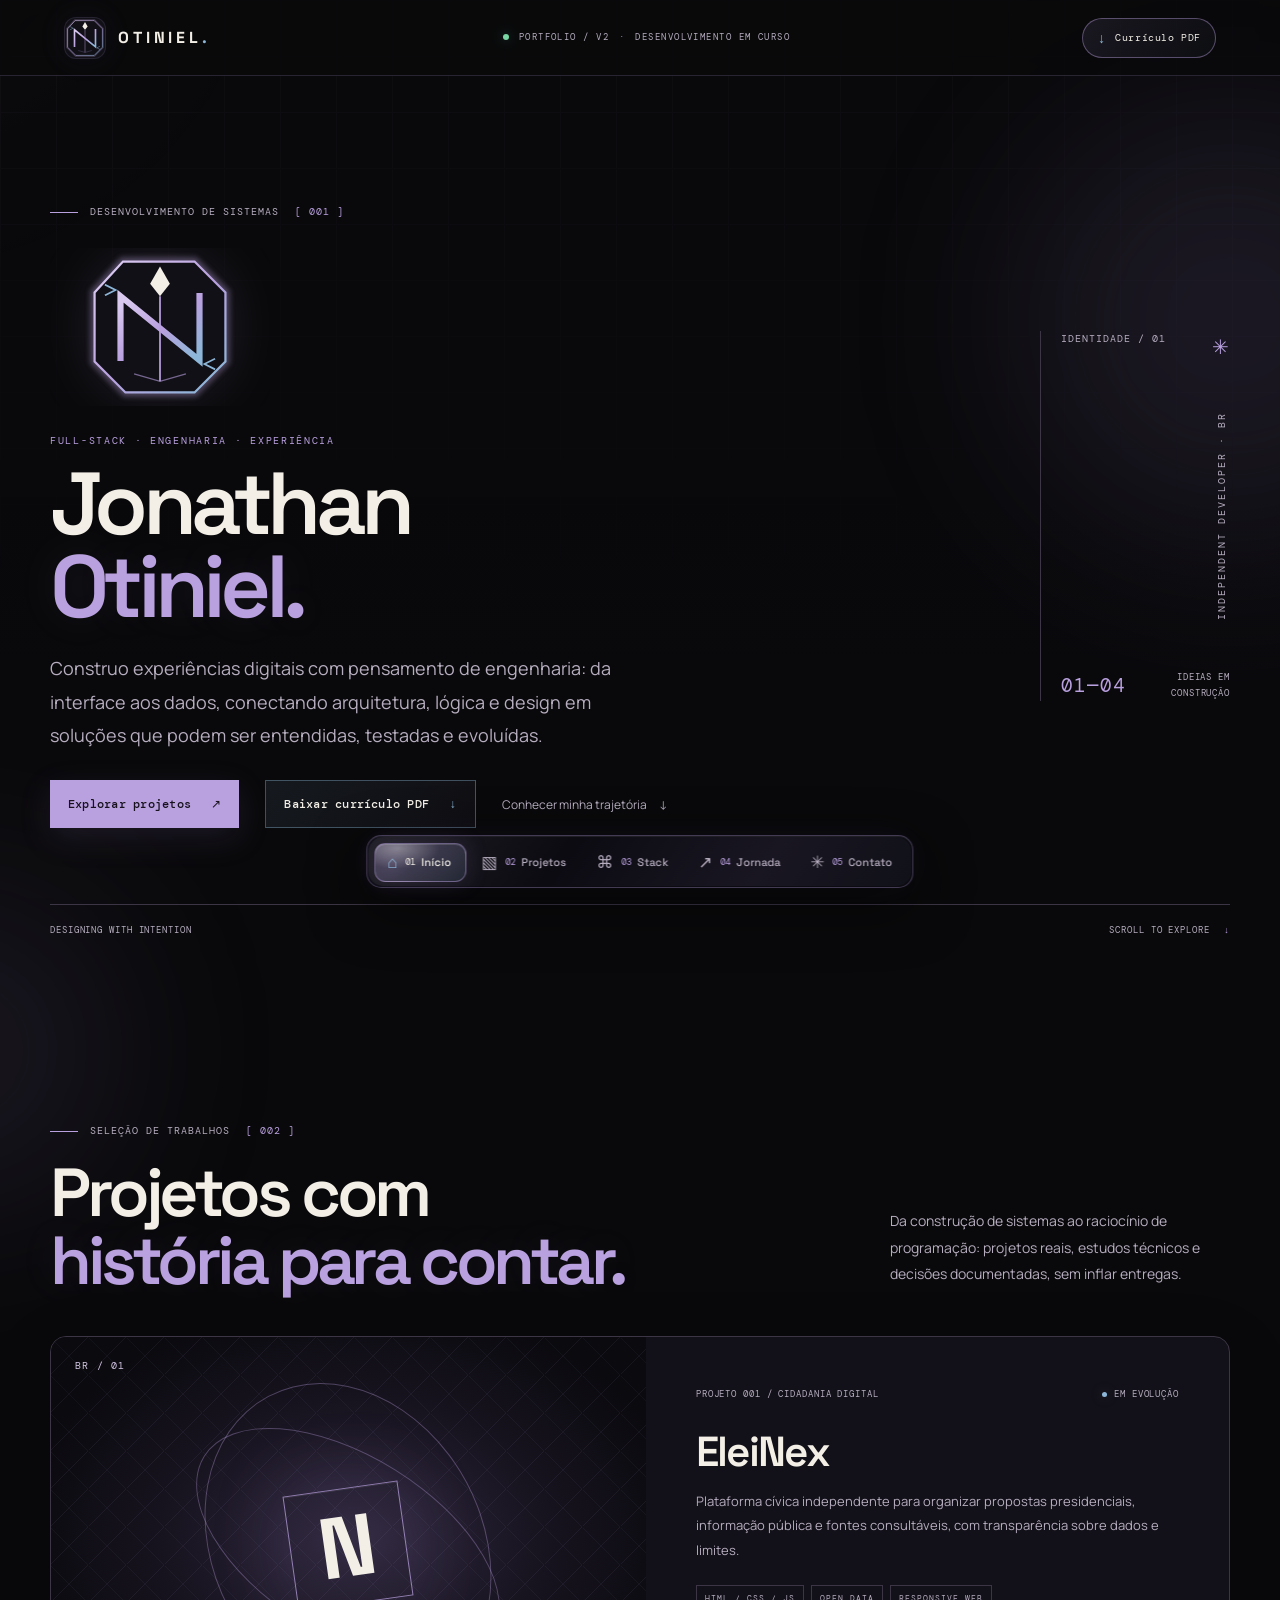
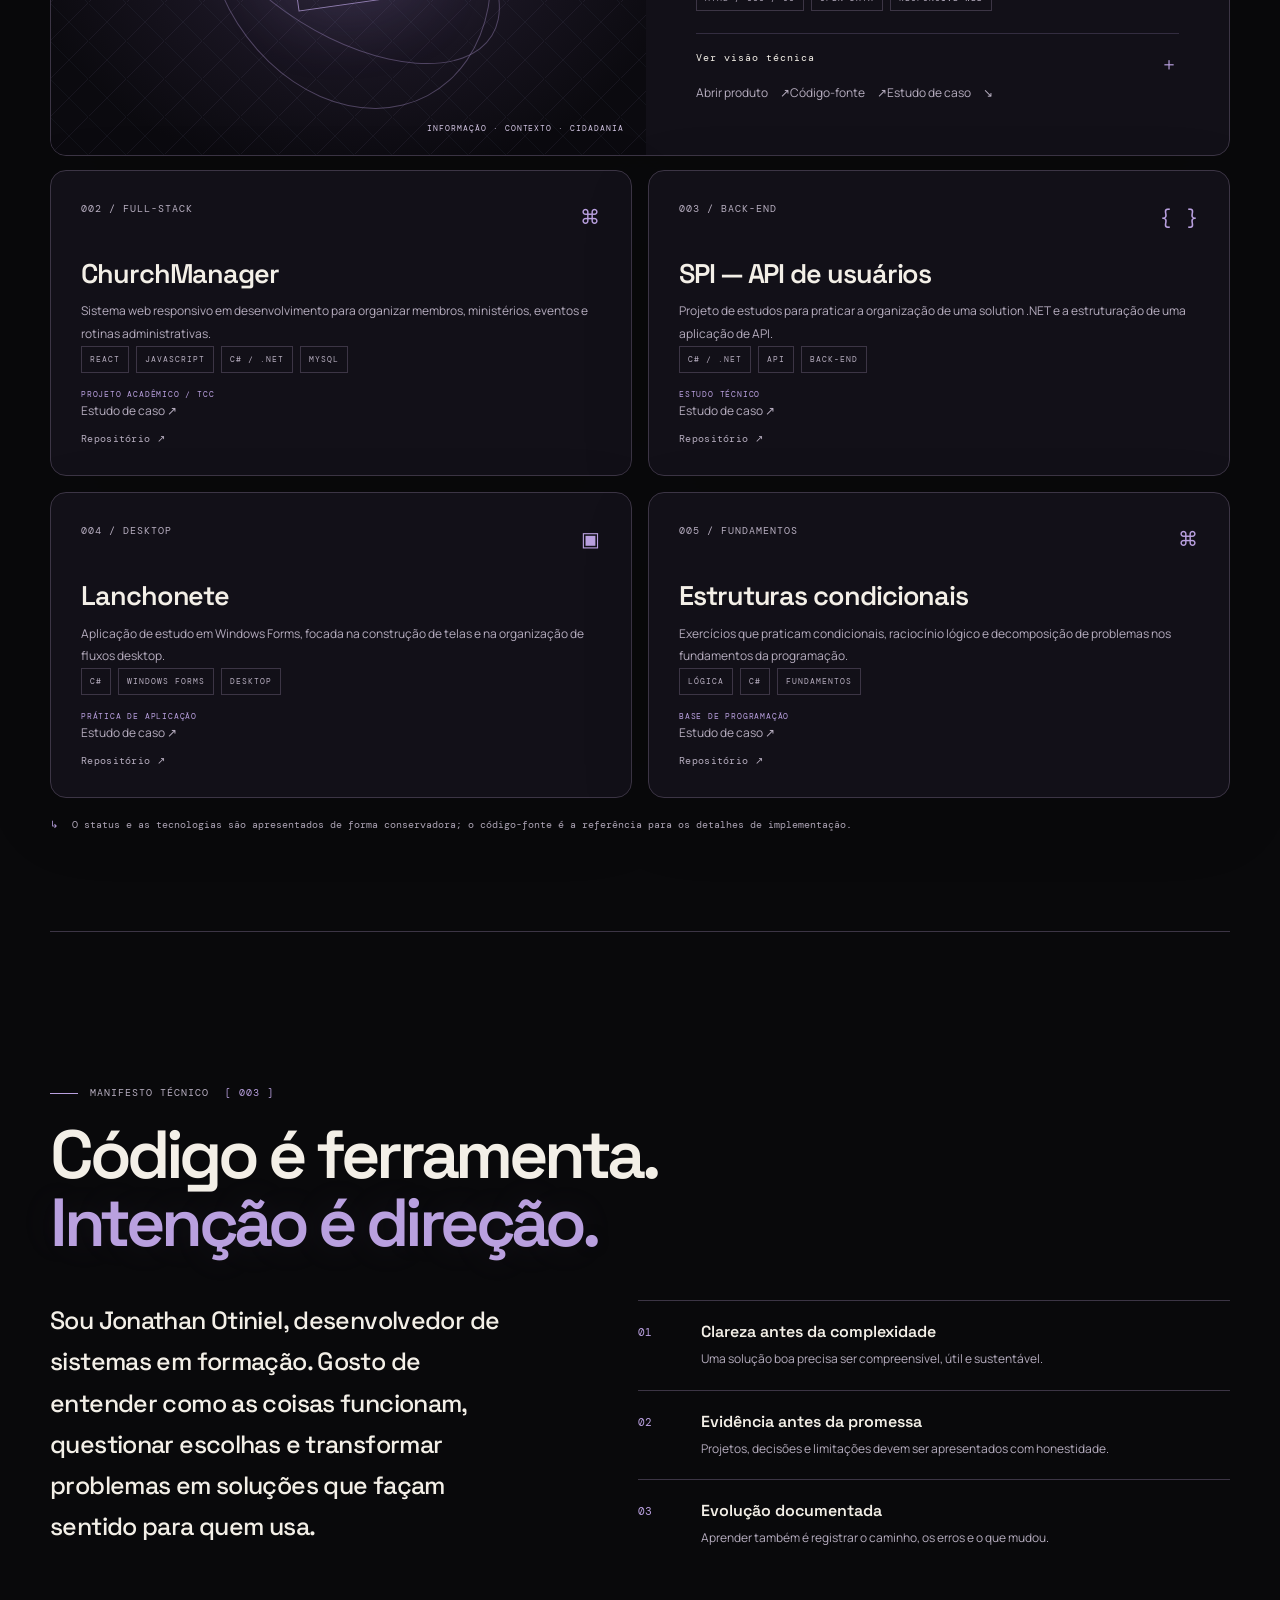
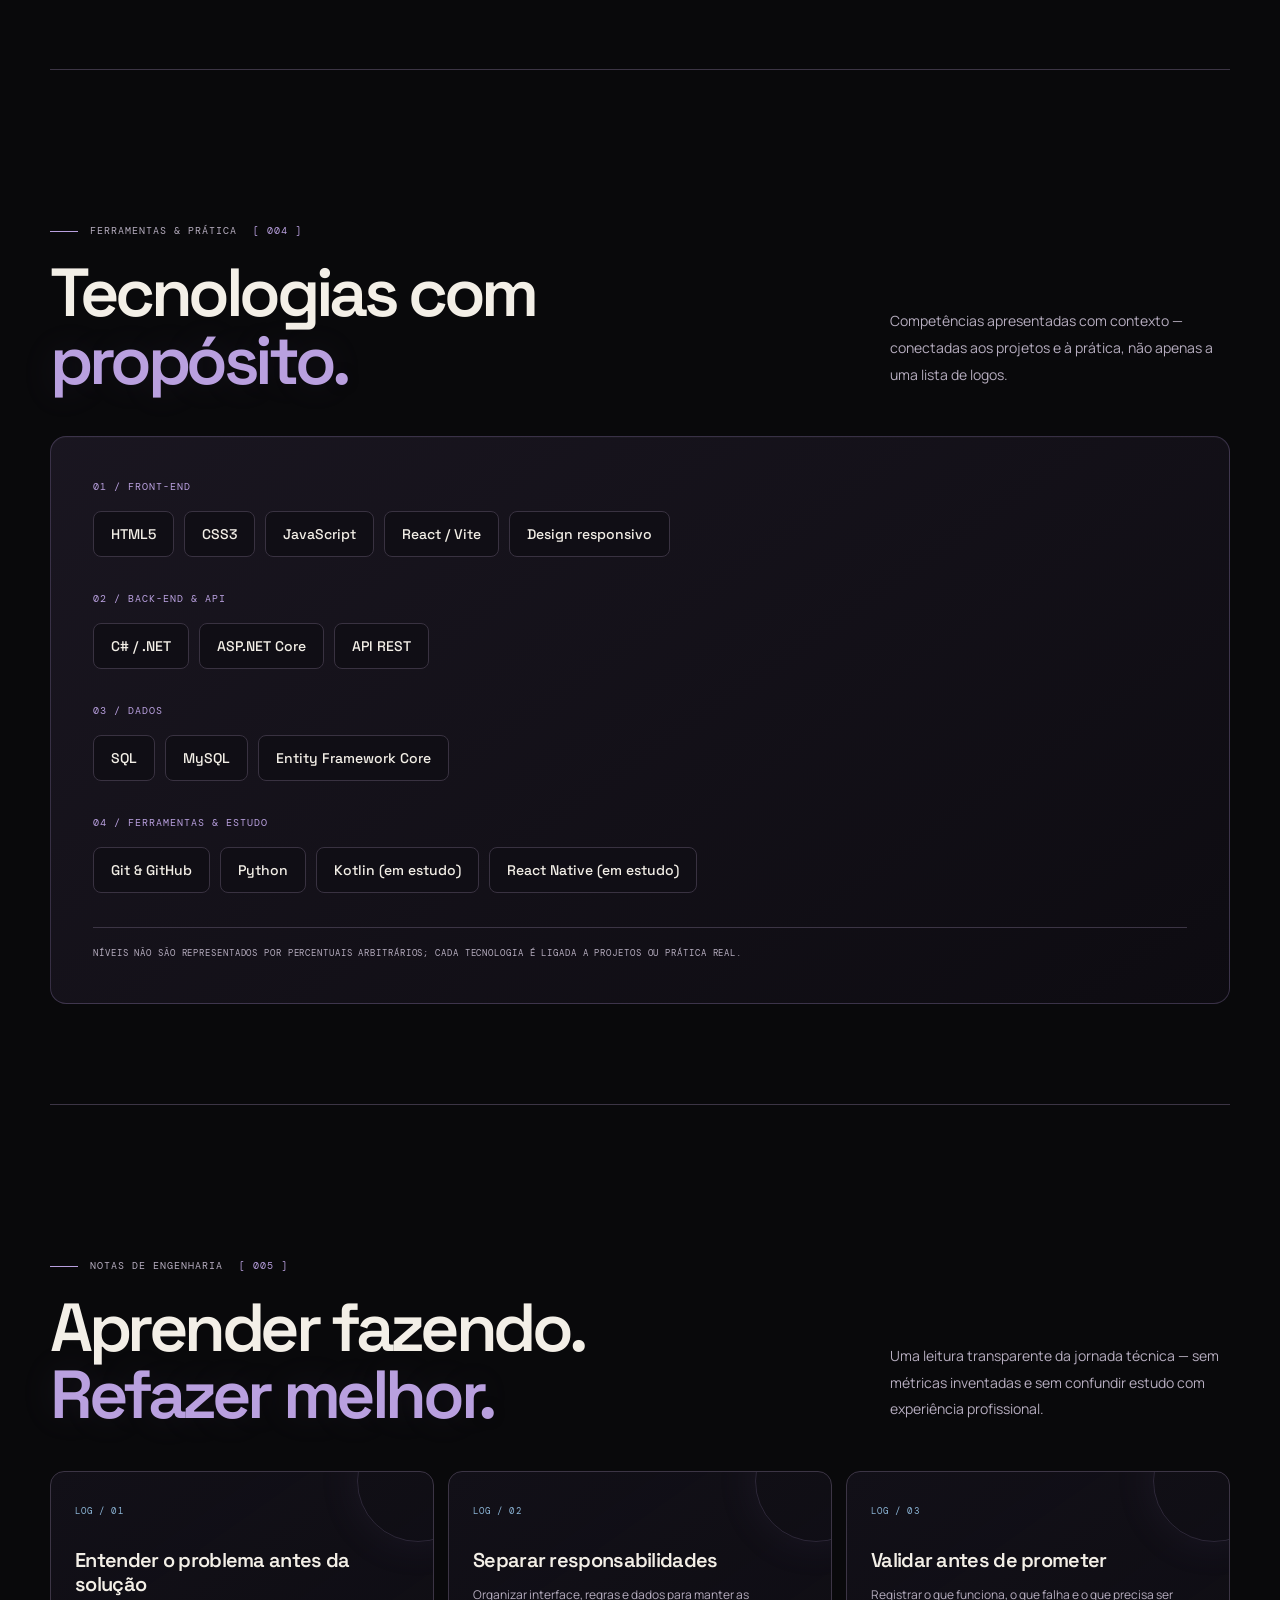
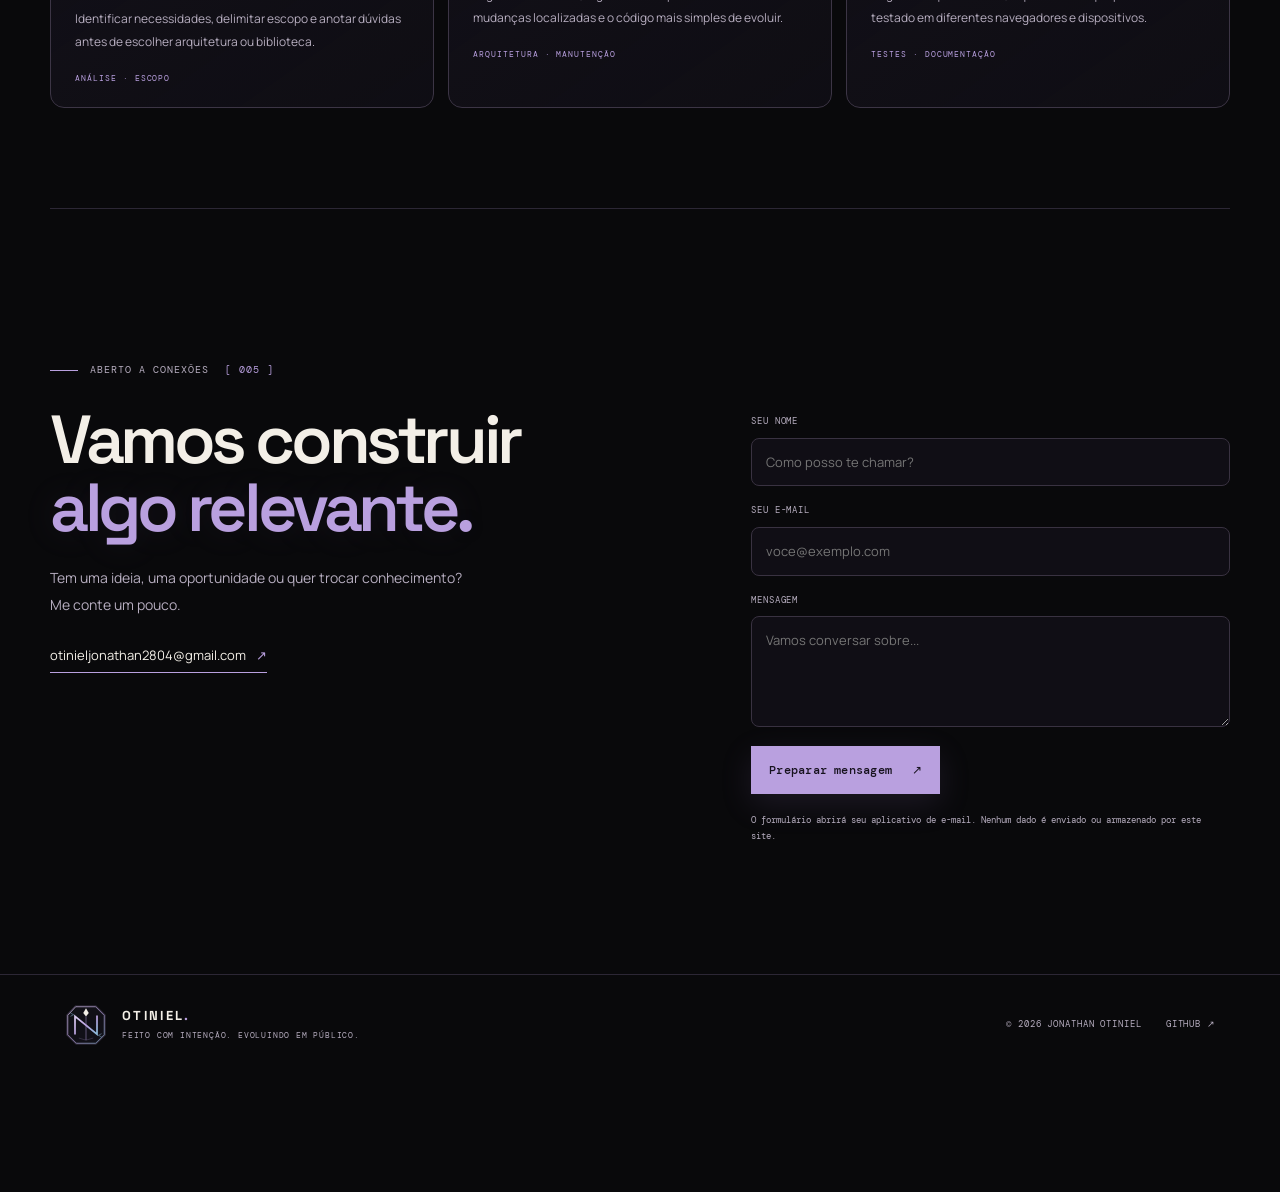
==== commit 1d482a0b: "Implement OTINIEL Portfolio V2.5 cyber-gothic identity, dark-only UI and downloadable CV" ====
--- a/index.html
+++ b/index.html
@@ -3,9 +3,11 @@
 <head>
   <meta charset="utf-8">
   <meta name="viewport" content="width=device-width, initial-scale=1">
-  <meta name="theme-color" content="#0b0a10">
-  <meta name="description" content="Jonathan Otiniel — desenvolvedor de sistemas. Projetos, estudos técnicos e construção de soluções digitais.">
-  <title>OTINIEL — Portfolio V2</title>
+  <meta name="theme-color" content="#09090B">
+  <meta name="description" content="Jonathan Otiniel — desenvolvimento full-stack com direção cyber-gótica editorial, projetos e currículo em PDF.">
+  <meta property="og:type" content="website"><meta property="og:title" content="OTINIEL — Jonathan Otiniel | Fullstack Developer"><meta property="og:description" content="Lógica, arquitetura e experiência. Projetos reais, estudos técnicos e currículo de Jonathan Otiniel."><meta property="og:image" content="https://joots28.github.io/Otiniel-portifolio/assets/brand/otn-share.svg"><meta name="twitter:card" content="summary_large_image"><meta name="twitter:title" content="OTINIEL — Jonathan Otiniel | Fullstack Developer"><meta name="twitter:description" content="Lógica, arquitetura e experiência. Projetos reais, estudos técnicos e currículo de Jonathan Otiniel."><meta name="twitter:image" content="https://joots28.github.io/Otiniel-portifolio/assets/brand/otn-share.svg">
+  <title>OTINIEL — Jonathan Otiniel | Fullstack Developer</title>
+  <link rel="icon" type="image/svg+xml" href="assets/brand/otn-monogram.svg">
   <link rel="preconnect" href="https://fonts.googleapis.com">
   <link rel="preconnect" href="https://fonts.gstatic.com" crossorigin>
   <link href="https://fonts.googleapis.com/css2?family=DM+Mono:wght@400;500&family=Manrope:wght@400;500;600;700;800&family=Space+Grotesk:wght@400;500;600;700&display=swap" rel="stylesheet">
@@ -19,26 +21,24 @@
 
   <header class="topbar">
     <a class="brand" href="#inicio" aria-label="OTINIEL, início">
-      <span class="brand-mark" aria-hidden="true"><span>O</span><b>N</b></span>
+      <span class="brand-mark" aria-hidden="true"><img src="assets/brand/otn-monogram.svg" alt="" width="40" height="40"></span>
       <span class="brand-word">OTINIEL<span class="brand-dot">.</span></span>
     </a>
     <div class="topbar-meta"><span class="status-dot"></span><span>PORTFOLIO / V2</span><span class="meta-divider">·</span><span>DESENVOLVIMENTO EM CURSO</span></div>
-    <button class="theme-toggle" id="themeToggle" type="button" aria-label="Alternar tema claro e escuro" title="Alternar tema"><span class="theme-icon" aria-hidden="true">◐</span><span class="theme-label">TEMA</span></button>
+    <a class="curriculum-chip" href="assets/cv/Jonathan-Otiniel-Curriculo.pdf" download="Jonathan-Otiniel-Curriculo.pdf"><span aria-hidden="true">↓</span> Currículo PDF</a>
   </header>
 
   <main>
     <section class="hero section-shell" id="inicio" aria-labelledby="hero-title">
       <div class="hero-copy">
         <p class="eyebrow"><span class="eyebrow-line"></span> DESENVOLVIMENTO DE SISTEMAS <span class="eyebrow-index">[ 001 ]</span></p>
-        <div class="hero-monogram" aria-label="Monograma OTINIEL">
-          <span class="mono-o">O</span><span class="mono-n">N</span><span class="mono-cross">T</span>
-          <span class="monogram-glint" aria-hidden="true"></span>
-        </div>
-        <p class="hero-kicker">LÓGICA · ARQUITETURA · EXPERIÊNCIA</p>
+        <div class="hero-monogram"><img src="assets/brand/otn-monogram.svg" alt="Monograma original OTINIEL" width="220" height="145"></div>
+        <p class="hero-kicker">FULL-STACK · ENGENHARIA · EXPERIÊNCIA</p>
         <h1 id="hero-title">Jonathan<br><span>Otiniel.</span></h1>
-        <p class="hero-description">Transformo lógica em soluções digitais — construindo sistemas com intenção, explorando tecnologia e documentando cada etapa da jornada.</p>
+        <p class="hero-description">Construo experiências digitais com pensamento de engenharia: da interface aos dados, conectando arquitetura, lógica e design em soluções que podem ser entendidas, testadas e evoluídas.</p>
         <div class="hero-actions">
           <a class="button button-primary" href="#projetos">Explorar projetos <span aria-hidden="true">↗</span></a>
+          <a class="button button-download" href="assets/cv/Jonathan-Otiniel-Curriculo.pdf" download="Jonathan-Otiniel-Curriculo.pdf">Baixar currículo PDF <span aria-hidden="true">↓</span></a>
           <a class="text-link" href="#sobre">Conhecer minha trajetória <span aria-hidden="true">↓</span></a>
         </div>
       </div>
@@ -54,30 +54,30 @@
     </section>
 
     <section class="section-shell projects-section" id="projetos" aria-labelledby="projects-title">
-      <div class="section-heading">
-        <div><p class="eyebrow"><span class="eyebrow-line"></span> SELEÇÃO DE TRABALHOS <span class="eyebrow-index">[ 002 ]</span></p><h2 id="projects-title">Projetos em<br><span>construção.</span></h2></div>
-        <p class="section-intro">Ideias que saem do papel, viram sistemas e evoluem com decisões técnicas documentadas.</p>
-      </div>
-      <article class="featured-project project-card" data-project="eleinexus">
-        <div class="project-art project-art-election" aria-hidden="true"><div class="art-orbit orbit-a"></div><div class="art-orbit orbit-b"></div><div class="art-core">N</div><span class="art-coordinate">BR / 01</span><span class="art-label">INFORMAÇÃO · CONTEXTO · CIDADANIA</span></div>
-        <div class="featured-copy">
-          <div class="project-meta"><span>PROJETO 001</span><span class="project-status"><i></i> EM PLANEJAMENTO</span></div>
-          <h3>EleiNexus</h3>
-          <p>Uma experiência pública para explorar propostas, informações e histórico de candidatos à presidência do Brasil, com contexto e transparência.</p>
-          <div class="tag-list"><span>HTML / CSS / JS</span><span>OPEN DATA</span><span>RESPONSIVE WEB</span></div>
-          <button class="project-details-trigger" type="button" aria-expanded="false" aria-controls="eleinexus-details">Ver visão técnica <span aria-hidden="true">＋</span></button>
-          <a class="project-case-link" href="projetos/eleinexus.html">Abrir estudo de caso completo <span aria-hidden="true">↗</span></a>
-          <div class="project-details" id="eleinexus-details" hidden><p><strong>Objetivo:</strong> organizar informação pública de forma acessível e verificável.</p><p><strong>Princípios:</strong> fontes identificadas, neutralidade editorial, acessibilidade e transparência sobre limitações.</p><p><strong>Status:</strong> conceito em desenvolvimento; esta página não representa uma versão publicada do produto.</p></div>
-        </div>
-      </article>
-      <div class="project-grid">
-        <article class="project-card compact-card"><div class="compact-top"><span>002 / WEB</span><span class="card-symbol">⌘</span></div><h3>ChurchManager</h3><p>Sistema web responsivo para centralizar membros, ministérios, eventos e informações de gestão.</p><div class="tag-list"><span>WEB APP</span><span>CRUD</span></div><span class="card-status">EM DESENVOLVIMENTO</span><a class="text-link" href="projetos/churchmanager.html">Ver estudo de caso ↗</a></article>
-        <article class="project-card compact-card"><div class="compact-top"><span>003 / PERSONAL</span><span class="card-symbol">⌁</span></div><h3>Portfolio V1</h3><p>A primeira etapa da jornada: experimentos de interface, identidade visual e apresentação dos projetos.</p><div class="tag-list"><span>HTML</span><span>CSS</span><span>JAVASCRIPT</span></div><span class="card-status">VERSÃO ANTERIOR</span><a class="text-link" href="projetos/portfolio-v1.html">Ver estudo de caso ↗</a></article>
-        <article class="project-card compact-card"><div class="compact-top"><span>004 / ACADÊMICO</span><span class="card-symbol">◫</span></div><h3>SeguroGestor</h3><p>Projeto acadêmico de gestão de seguros e sinistros. O estudo de caso documentará apenas o escopo e as entregas verificadas.</p><div class="tag-list"><span>SISTEMAS</span><span>DADOS</span></div><a class="text-link" href="projetos/segurogestor.html">Ver estudo de caso ↗</a></article>
-        <article class="project-card compact-card project-note"><div class="compact-top"><span>LAB / 005</span><span class="card-symbol">✳</span></div><h3>Próxima ideia.</h3><p>Espaço reservado para experimentos, ferramentas e projetos que ainda vão nascer.</p><a class="text-link" href="#contato">Vamos conversar <span aria-hidden="true">↗</span></a></article>
-      </div>
-      <p class="section-footnote"><span>↳</span> Status e descrições serão atualizados conforme houver evidências e entregas reais.</p>
-    </section>
+  <div class="section-heading">
+    <div><p class="eyebrow"><span class="eyebrow-line"></span> SELEÇÃO DE TRABALHOS <span class="eyebrow-index">[ 002 ]</span></p><h2 id="projects-title">Projetos com<br><span>história para contar.</span></h2></div>
+    <p class="section-intro">Da construção de sistemas ao raciocínio de programação: projetos reais, estudos técnicos e decisões documentadas, sem inflar entregas.</p>
+  </div>
+  <article class="featured-project project-card" data-project="eleinex">
+    <div class="project-art project-art-election" aria-hidden="true"><div class="art-orbit orbit-a"></div><div class="art-orbit orbit-b"></div><div class="art-core">N</div><span class="art-coordinate">BR / 01</span><span class="art-label">INFORMAÇÃO · CONTEXTO · CIDADANIA</span></div>
+    <div class="featured-copy">
+      <div class="project-meta"><span>PROJETO 001 / CIDADANIA DIGITAL</span><span class="project-status"><i></i> EM EVOLUÇÃO</span></div>
+      <h3>EleiNex</h3>
+      <p>Plataforma cívica independente para organizar propostas presidenciais, informação pública e fontes consultáveis, com transparência sobre dados e limites.</p>
+      <div class="tag-list"><span>HTML / CSS / JS</span><span>OPEN DATA</span><span>RESPONSIVE WEB</span></div>
+      <button class="project-details-trigger" type="button" aria-expanded="false" aria-controls="eleinex-details">Ver visão técnica <span aria-hidden="true">＋</span></button>
+      <div class="project-details" id="eleinex-details" hidden><p><strong>Objetivo:</strong> organizar informação pública de forma compreensível e verificável.</p><p><strong>Princípios:</strong> fontes identificadas, neutralidade editorial, acessibilidade e transparência sobre limitações.</p><p><strong>Status:</strong> evolução contínua; cada recurso será apresentado como concluído somente quando houver evidência pública.</p></div>
+      <div class="case-links"><a class="text-link" href="https://eleinexus-civico.onrender.com/" target="_blank" rel="noopener noreferrer">Abrir produto <span aria-hidden="true">↗</span></a><a class="text-link" href="https://github.com/joots28/portifolio/tree/eleinexus-site/eleinexus" target="_blank" rel="noopener noreferrer">Código-fonte <span aria-hidden="true">↗</span></a><a class="text-link" href="projetos/eleinex.html">Estudo de caso <span aria-hidden="true">↘</span></a></div>
+    </div>
+  </article>
+  <div class="project-grid">
+    <article class="project-card compact-card"><div class="compact-top"><span>002 / FULL-STACK</span><span class="card-symbol">⌘</span></div><h3>ChurchManager</h3><p>Sistema web responsivo em desenvolvimento para organizar membros, ministérios, eventos e rotinas administrativas.</p><div class="tag-list"><span>REACT</span><span>JAVASCRIPT</span><span>C# / .NET</span><span>MYSQL</span></div><span class="card-status">PROJETO ACADÊMICO / TCC</span><a class="text-link" href="projetos/churchmanager.html">Estudo de caso ↗</a><a class="project-link" href="https://github.com/joots28/ChurchMennager" target="_blank" rel="noopener noreferrer">Repositório ↗</a></article>
+    <article class="project-card compact-card"><div class="compact-top"><span>003 / BACK-END</span><span class="card-symbol">{ }</span></div><h3>SPI — API de usuários</h3><p>Projeto de estudos para praticar a organização de uma solution .NET e a estruturação de uma aplicação de API.</p><div class="tag-list"><span>C# / .NET</span><span>API</span><span>BACK-END</span></div><span class="card-status">ESTUDO TÉCNICO</span><a class="text-link" href="projetos/spi-api.html">Estudo de caso ↗</a><a class="project-link" href="https://github.com/joots28/SPIUsuarios_2DS" target="_blank" rel="noopener noreferrer">Repositório ↗</a></article>
+    <article class="project-card compact-card"><div class="compact-top"><span>004 / DESKTOP</span><span class="card-symbol">▣</span></div><h3>Lanchonete</h3><p>Aplicação de estudo em Windows Forms, focada na construção de telas e na organização de fluxos desktop.</p><div class="tag-list"><span>C#</span><span>WINDOWS FORMS</span><span>DESKTOP</span></div><span class="card-status">PRÁTICA DE APLICAÇÃO</span><a class="text-link" href="projetos/lanchonete.html">Estudo de caso ↗</a><a class="project-link" href="https://github.com/joots28/lanchonete" target="_blank" rel="noopener noreferrer">Repositório ↗</a></article>
+    <article class="project-card compact-card"><div class="compact-top"><span>005 / FUNDAMENTOS</span><span class="card-symbol">⌘</span></div><h3>Estruturas condicionais</h3><p>Exercícios que praticam condicionais, raciocínio lógico e decomposição de problemas nos fundamentos da programação.</p><div class="tag-list"><span>LÓGICA</span><span>C#</span><span>FUNDAMENTOS</span></div><span class="card-status">BASE DE PROGRAMAÇÃO</span><a class="text-link" href="projetos/estruturas-condicionais.html">Estudo de caso ↗</a><a class="project-link" href="https://github.com/joots28/estruturas-condicionais" target="_blank" rel="noopener noreferrer">Repositório ↗</a></article>
+  </div>
+  <p class="section-footnote"><span>↳</span> O status e as tecnologias são apresentados de forma conservadora; o código-fonte é a referência para os detalhes de implementação.</p>
+</section>
 
     <section class="section-shell about-section" id="sobre" aria-labelledby="about-title">
       <div class="section-heading">
@@ -87,10 +87,24 @@
     </section>
 
     <section class="section-shell stack-section" id="stack" aria-labelledby="stack-title">
-      <div class="section-heading"><div><p class="eyebrow"><span class="eyebrow-line"></span> FERRAMENTAS & PRÁTICA <span class="eyebrow-index">[ 004 ]</span></p><h2 id="stack-title">Tecnologias com<br><span>propósito.</span></h2></div><p class="section-intro">Competências apresentadas com contexto — conectadas aos projetos e à experiência prática, não apenas a uma lista de logos.</p></div>
-      <div class="stack-board"><div class="stack-label">01 / BASES</div><div class="stack-items"><span>JavaScript</span><span>HTML & CSS</span><span>SQL / MySQL</span><span>Python</span></div><div class="stack-label">02 / ECOSSISTEMA</div><div class="stack-items"><span>C# / .NET</span><span>Kotlin</span><span>Git & GitHub</span><span>Responsive UI</span></div><div class="stack-foot">NÍVEIS SERÃO DESCRITOS COM EVIDÊNCIAS REAIS DE PROJETOS.</div></div>
-    </section>
+  <div class="section-heading"><div><p class="eyebrow"><span class="eyebrow-line"></span> FERRAMENTAS & PRÁTICA <span class="eyebrow-index">[ 004 ]</span></p><h2 id="stack-title">Tecnologias com<br><span>propósito.</span></h2></div><p class="section-intro">Competências apresentadas com contexto — conectadas aos projetos e à prática, não apenas a uma lista de logos.</p></div>
+  <div class="stack-board">
+    <div class="stack-label">01 / FRONT-END</div><div class="stack-items"><span>HTML5</span><span>CSS3</span><span>JavaScript</span><span>React / Vite</span><span>Design responsivo</span></div>
+    <div class="stack-label">02 / BACK-END & API</div><div class="stack-items"><span>C# / .NET</span><span>ASP.NET Core</span><span>API REST</span></div>
+    <div class="stack-label">03 / DADOS</div><div class="stack-items"><span>SQL</span><span>MySQL</span><span>Entity Framework Core</span></div>
+    <div class="stack-label">04 / FERRAMENTAS & ESTUDO</div><div class="stack-items"><span>Git & GitHub</span><span>Python</span><span>Kotlin (em estudo)</span><span>React Native (em estudo)</span></div>
+    <div class="stack-foot">NÍVEIS NÃO SÃO REPRESENTADOS POR PERCENTUAIS ARBITRÁRIOS; CADA TECNOLOGIA É LIGADA A PROJETOS OU PRÁTICA REAL.</div>
+  </div>
+</section>
 
+<section class="section-shell diary-section" id="jornada" aria-labelledby="diary-title">
+  <div class="section-heading"><div><p class="eyebrow"><span class="eyebrow-line"></span> NOTAS DE ENGENHARIA <span class="eyebrow-index">[ 005 ]</span></p><h2 id="diary-title">Aprender fazendo.<br><span>Refazer melhor.</span></h2></div><p class="section-intro">Uma leitura transparente da jornada técnica — sem métricas inventadas e sem confundir estudo com experiência profissional.</p></div>
+  <div class="diary-grid">
+    <article class="diary-card"><span class="diary-index">LOG / 01</span><h3>Entender o problema antes da solução</h3><p>Identificar necessidades, delimitar escopo e anotar dúvidas antes de escolher arquitetura ou biblioteca.</p><span class="diary-tag">ANÁLISE · ESCOPO</span></article>
+    <article class="diary-card"><span class="diary-index">LOG / 02</span><h3>Separar responsabilidades</h3><p>Organizar interface, regras e dados para manter as mudanças localizadas e o código mais simples de evoluir.</p><span class="diary-tag">ARQUITETURA · MANUTENÇÃO</span></article>
+    <article class="diary-card"><span class="diary-index">LOG / 03</span><h3>Validar antes de prometer</h3><p>Registrar o que funciona, o que falha e o que precisa ser testado em diferentes navegadores e dispositivos.</p><span class="diary-tag">TESTES · DOCUMENTAÇÃO</span></article>
+  </div>
+</section>
     <section class="section-shell contact-section" id="contato" aria-labelledby="contact-title">
       <p class="eyebrow"><span class="eyebrow-line"></span> ABERTO A CONEXÕES <span class="eyebrow-index">[ 005 ]</span></p>
       <div class="contact-layout"><div><h2 id="contact-title">Vamos construir<br><span>algo relevante.</span></h2><p>Tem uma ideia, uma oportunidade ou quer trocar conhecimento? Me conte um pouco.</p><a class="contact-email" href="mailto:otinieljonathan2804@gmail.com">otinieljonathan2804@gmail.com <span aria-hidden="true">↗</span></a></div>
@@ -104,14 +118,14 @@
     </section>
   </main>
 
-  <footer class="site-footer"><div class="footer-mark">O<span>N</span></div><div><p class="footer-title">OTINIEL<span>.</span></p><p class="footer-caption">FEITO COM INTENÇÃO. EVOLUINDO EM PÚBLICO.</p></div><div class="footer-right"><span>© <span id="year"></span> JONATHAN OTINIEL</span><a href="https://github.com/joots28" target="_blank" rel="noopener noreferrer">GITHUB ↗</a></div></footer>
+  <footer class="site-footer"><div class="footer-mark"><img src="assets/brand/otn-monogram.svg" alt="" width="38" height="38"></div><div><p class="footer-title">OTINIEL<span>.</span></p><p class="footer-caption">FEITO COM INTENÇÃO. EVOLUINDO EM PÚBLICO.</p></div><div class="footer-right"><span>© <span id="year"></span> JONATHAN OTINIEL</span><a href="https://github.com/joots28" target="_blank" rel="noopener noreferrer">GITHUB ↗</a></div></footer>
 
   <nav class="bottom-nav" aria-label="Navegação principal">
     <a class="nav-item is-active" href="#inicio" aria-current="page"><span class="nav-icon" aria-hidden="true">⌂</span><span class="nav-text"><small>01</small>Início</span></a>
-    <a class="nav-item" href="#sobre"><span class="nav-icon" aria-hidden="true">◈</span><span class="nav-text"><small>02</small>Sobre</span></a>
-    <a class="nav-item" href="#projetos"><span class="nav-icon" aria-hidden="true">▧</span><span class="nav-text"><small>03</small>Projetos</span></a>
-    <a class="nav-item" href="#stack"><span class="nav-icon" aria-hidden="true">⌘</span><span class="nav-text"><small>04</small>Stack</span></a>
-    <a class="nav-item" href="#contato"><span class="nav-icon" aria-hidden="true">↗</span><span class="nav-text"><small>05</small>Contato</span></a>
+    <a class="nav-item" href="#projetos"><span class="nav-icon" aria-hidden="true">▧</span><span class="nav-text"><small>02</small>Projetos</span></a>
+    <a class="nav-item" href="#stack"><span class="nav-icon" aria-hidden="true">⌘</span><span class="nav-text"><small>03</small>Stack</span></a>
+    <a class="nav-item" href="#jornada"><span class="nav-icon" aria-hidden="true">↗</span><span class="nav-text"><small>04</small>Jornada</span></a>
+    <a class="nav-item" href="#contato"><span class="nav-icon" aria-hidden="true">✳</span><span class="nav-text"><small>05</small>Contato</span></a>
   </nav>
 </body>
 </html>
--- a/assets/css/style.css
+++ b/assets/css/style.css
@@ -1,4 +1,4 @@
-:root{color-scheme:dark;--bg:#0b0a10;--surface:#121119;--surface-2:#181620;--text:#f1edf7;--muted:#a29bac;--line:#302b39;--accent:#a78bfa;--accent-2:#7c6ac7;--glow:rgba(132,94,225,.19);--nav-bg:rgba(18,17,25,.88);--shadow:0 24px 80px rgba(0,0,0,.24);--font-display:"Space Grotesk",sans-serif;--font-body:"Manrope",sans-serif;--font-mono:"DM Mono",monospace}html[data-theme=light]{color-scheme:light;--bg:#f1eef5;--surface:#fffdfd;--surface-2:#e8e3ef;--text:#211a2a;--muted:#706779;--line:#d5cddd;--accent:#6b4dc0;--accent-2:#8b70d5;--glow:rgba(132,94,225,.12);--nav-bg:rgba(255,253,253,.9);--shadow:0 24px 80px rgba(48,31,74,.1)}*{box-sizing:border-box}html{scroll-behavior:smooth;scroll-padding-top:100px}body{margin:0;background:var(--bg);color:var(--text);font-family:var(--font-body);line-height:1.6;overflow-x:hidden;transition:background .35s,color .35s}body:before{content:"";position:fixed;inset:0;pointer-events:none;opacity:.14;z-index:-1;background-image:linear-gradient(var(--line) 1px,transparent 1px),linear-gradient(90deg,var(--line) 1px,transparent 1px);background-size:64px 64px;mask-image:linear-gradient(to bottom,black,transparent 72%)}a{color:inherit;text-decoration:none}button,input,textarea{font:inherit}.skip-link{position:absolute;top:-100px;left:1rem;background:var(--accent);color:#fff;padding:.7rem 1rem;z-index:20}.skip-link:focus{top:1rem}.ambient{position:absolute;pointer-events:none;filter:blur(100px);border-radius:50%;z-index:-1}.ambient-one{width:420px;height:420px;right:-160px;top:110px;background:var(--glow)}.ambient-two{width:300px;height:300px;left:-190px;top:900px;background:var(--glow)}.topbar{height:82px;padding:0 clamp(20px,5vw,76px);display:flex;align-items:center;justify-content:space-between;border-bottom:1px solid var(--line);position:relative;z-index:5}.brand{display:flex;align-items:center;gap:12px}.brand-mark{width:36px;height:36px;border:1px solid var(--accent);border-radius:10px;display:grid;place-items:center;position:relative;font:700 19px var(--font-display);color:var(--accent)}.brand-mark b{position:absolute;right:4px;bottom:0;font-size:16px;opacity:.8}.brand-word,.footer-title{font:700 17px var(--font-display);letter-spacing:.18em}.brand-dot,.footer-title span{color:var(--accent)}.topbar-meta,.theme-toggle,.eyebrow,.hero-kicker,.hero-footerline,.aside-top,.aside-number,.aside-caption,.vertical-label,.project-meta,.tag-list,.project-details-trigger,.card-status,.compact-top,.stack-label,.stack-foot,.contact-form label,.form-note,.footer-caption,.footer-right{font-family:var(--font-mono);font-size:10px;letter-spacing:.1em}.topbar-meta{display:flex;gap:10px;align-items:center;color:var(--muted)}.status-dot,.project-status i{width:6px;height:6px;border-radius:50%;background:#77d6a4;display:inline-block;box-shadow:0 0 12px #77d6a466}.meta-divider{color:var(--accent)}.theme-toggle{display:flex;align-items:center;gap:8px;color:var(--muted);background:transparent;border:1px solid var(--line);padding:9px 12px;border-radius:30px;cursor:pointer}.theme-toggle:hover{border-color:var(--accent);color:var(--text)}.theme-icon{font-size:17px;color:var(--accent)}.section-shell{width:min(1180px,calc(100% - 48px));margin-inline:auto}.hero{min-height:calc(100svh - 82px);padding:clamp(70px,10vw,132px) 0 32px;display:grid;grid-template-columns:minmax(0,1fr) 190px;column-gap:60px;position:relative;align-content:center}.eyebrow{display:flex;align-items:center;gap:12px;color:var(--muted);margin:0 0 28px}.eyebrow-line{display:inline-block;width:28px;height:1px;background:var(--accent)}.eyebrow-index{color:var(--accent);margin-left:4px}.hero-monogram{height:clamp(82px,12vw,145px);width:clamp(140px,20vw,220px);position:relative;display:flex;align-items:center;justify-content:center;font:700 clamp(78px,11vw,136px)/.8 var(--font-display);letter-spacing:-.16em;color:var(--text);margin:0 0 24px;isolation:isolate;animation:monogram-in 1s cubic-bezier(.2,.8,.2,1) both}.mono-o{position:relative;z-index:2;text-shadow:0 0 35px var(--glow)}.mono-n{position:relative;z-index:3;color:var(--accent);margin-left:-.12em;transform:translateY(5px)}.mono-cross{position:absolute;z-index:1;right:2px;top:0;font-size:.68em;color:var(--muted);opacity:.42;transform:rotate(8deg)}.monogram-glint{position:absolute;inset:0;background:linear-gradient(110deg,transparent 25%,rgba(255,255,255,.2) 45%,transparent 60%);transform:translateX(-130%);animation:glint 1.6s .5s ease-out both;z-index:4;pointer-events:none}.hero-kicker{color:var(--accent);margin:0 0 14px}.hero h1,.section-heading h2,.contact-layout h2{font:600 clamp(48px,7vw,88px)/.99 var(--font-display);letter-spacing:-.065em;margin:0}.hero h1 span,.section-heading h2 span,.contact-layout h2 span{color:var(--accent)}.hero-description{font-size:clamp(15px,1.5vw,18px);max-width:590px;color:var(--muted);margin:24px 0 28px;line-height:1.85}.hero-actions{display:flex;gap:26px;align-items:center;flex-wrap:wrap}.button{border:0;display:inline-flex;align-items:center;justify-content:center;gap:20px;padding:14px 18px;min-height:48px;cursor:pointer;font:500 12px var(--font-mono);letter-spacing:.02em;transition:transform .2s,background .2s}.button:hover{transform:translateY(-2px)}.button-primary{background:var(--accent);color:#17111f}.button-primary:hover{background:var(--text)}.text-link{display:inline-flex;gap:12px;align-items:center;font-size:12px;color:var(--muted);transition:color .2s}.text-link:hover{color:var(--accent)}.hero-aside{border-left:1px solid var(--line);padding-left:20px;display:flex;flex-direction:column;justify-content:space-between;min-height:370px;align-self:center;position:relative}.aside-top{display:flex;justify-content:space-between;color:var(--muted)}.crosshair{font-size:20px;color:var(--accent)}.vertical-label{writing-mode:vertical-rl;transform:rotate(180deg);color:var(--muted);align-self:flex-end;letter-spacing:.2em}.aside-bottom{display:flex;justify-content:space-between;align-items:end}.aside-number{font-size:19px;color:var(--accent)}.aside-caption{font-size:9px;color:var(--muted);text-align:right;line-height:1.8}.hero-footerline{grid-column:1/-1;display:flex;justify-content:space-between;border-top:1px solid var(--line);padding-top:18px;margin-top:76px;color:var(--muted);font-size:9px}.scroll-arrow{color:var(--accent);padding-left:8px}.projects-section,.about-section,.stack-section,.contact-section{padding-top:clamp(90px,12vw,160px)}.section-heading{display:flex;justify-content:space-between;align-items:end;gap:40px;margin-bottom:42px}.section-heading .eyebrow{margin-bottom:20px}.section-heading h2{font-size:clamp(40px,6vw,68px)}.section-intro{max-width:340px;color:var(--muted);font-size:14px;line-height:1.9;margin:0 0 6px}.project-card{border:1px solid var(--line);background:var(--surface);transition:border-color .25s,transform .25s;min-width:0}.project-card:hover{border-color:var(--accent-2)}.featured-project{display:grid;grid-template-columns:1.02fr 1fr;overflow:hidden}.project-art{min-height:380px;position:relative;overflow:hidden;display:grid;place-items:center;background:radial-gradient(ellipse at 50% 50%,#332650 0%,#191422 38%,#111018 75%)}.project-art:before{content:"";position:absolute;inset:0;background:linear-gradient(135deg,transparent 48%,rgba(167,139,250,.08) 49%,transparent 50%),linear-gradient(45deg,transparent 48%,rgba(167,139,250,.08) 49%,transparent 50%);background-size:42px 42px}.art-orbit{position:absolute;border:1px solid #b8a2f64f;border-radius:50%;transform:rotate(-28deg)}.orbit-a{width:270px;height:340px}.orbit-b{width:340px;height:180px;transform:rotate(32deg)}.art-core{width:116px;height:116px;border:1px solid #bba4ff8c;display:grid;place-items:center;font:700 86px var(--font-display);color:#e8dcff;box-shadow:0 0 80px #8c68ed35;transform:rotate(-8deg)}.art-coordinate,.art-label{position:absolute;font:10px var(--font-mono);letter-spacing:.12em;color:#c6b8e4}.art-coordinate{top:22px;left:24px}.art-label{bottom:22px;right:22px;font-size:8px}.featured-copy{padding:clamp(26px,4vw,50px);align-self:center}.project-meta{display:flex;justify-content:space-between;gap:10px;color:var(--muted);font-size:9px;flex-wrap:wrap}.project-status{display:flex;align-items:center;gap:7px}.project-status i{width:5px;height:5px;background:#c5a7ff}.featured-copy h3,.compact-card h3{font:600 clamp(30px,4vw,42px)/1.1 var(--font-display);letter-spacing:-.04em;margin:28px 0 12px}.featured-copy>p,.compact-card>p{font-size:13px;color:var(--muted);line-height:1.9}.tag-list{display:flex;gap:7px;flex-wrap:wrap;margin:22px 0}.tag-list span{padding:6px 8px;border:1px solid var(--line);font-size:8px;color:var(--muted)}.project-details-trigger{border:0;border-top:1px solid var(--line);padding:16px 0 0;width:100%;background:transparent;color:var(--text);display:flex;justify-content:space-between;cursor:pointer;text-align:left}.project-details-trigger span{color:var(--accent);font-size:18px}.project-details{border-top:1px solid var(--line);margin-top:18px;padding-top:10px;color:var(--muted);font-size:12px}.project-details strong{color:var(--text)}.project-grid{display:grid;grid-template-columns:repeat(3,1fr);gap:14px;margin-top:14px}.compact-card{padding:24px;min-height:285px;display:flex;flex-direction:column;align-items:flex-start}.compact-top{display:flex;justify-content:space-between;width:100%;color:var(--muted)}.card-symbol{color:var(--accent);font-size:20px}.compact-card h3{font-size:27px;margin:26px 0 6px}.compact-card>p{font-size:12px;margin:6px 0 0}.compact-card .tag-list{margin-top:auto;margin-bottom:15px}.card-status{font-size:8px;color:var(--accent);margin-top:auto}.project-note{background:linear-gradient(140deg,var(--surface),var(--surface-2))}.project-note .text-link{margin-top:auto}.section-footnote{font:10px var(--font-mono);color:var(--muted);margin-top:20px}.section-footnote span{color:var(--accent);margin-right:8px}.about-section{border-top:1px solid var(--line);margin-top:100px}.about-layout{display:grid;grid-template-columns:.8fr 1fr;gap:clamp(35px,9vw,120px);margin-top:44px}.about-lead{font:500 clamp(18px,2vw,25px)/1.65 var(--font-display);margin:0;letter-spacing:-.025em}.principles>div{display:grid;grid-template-columns:48px 1fr;gap:15px;padding:20px 0;border-top:1px solid var(--line)}.principle-index{font:11px var(--font-mono);color:var(--accent);padding-top:4px}.principles h3{font:600 16px var(--font-display);margin:0 0 6px}.principles p{font-size:12px;color:var(--muted);margin:0;line-height:1.8}.stack-section{border-top:1px solid var(--line);margin-top:100px}.stack-board{border:1px solid var(--line);padding:clamp(22px,4vw,42px);background:var(--surface)}.stack-label{color:var(--accent);margin-bottom:16px}.stack-items{display:flex;gap:10px;flex-wrap:wrap;margin-bottom:34px}.stack-items span{font:500 14px var(--font-display);padding:13px 17px;border:1px solid var(--line);background:var(--bg)}.stack-items span:hover{border-color:var(--accent)}.stack-foot{border-top:1px solid var(--line);padding-top:18px;color:var(--muted);font-size:9px}.contact-section{border-top:1px solid var(--line);margin-top:100px;padding-bottom:120px}.contact-layout{display:grid;grid-template-columns:1fr .8fr;gap:clamp(40px,8vw,110px);margin-top:20px}.contact-layout h2{font-size:clamp(38px,5.7vw,68px)}.contact-layout>div>p{max-width:430px;color:var(--muted);font-size:14px;line-height:1.9;margin:24px 0}.contact-email{display:inline-flex;gap:10px;align-items:center;border-bottom:1px solid var(--accent);padding-bottom:6px;font-size:13px}.contact-email span{color:var(--accent)}.contact-form{display:flex;flex-direction:column;gap:9px}.contact-form label{color:var(--muted);margin-top:8px;font-size:9px}.contact-form input,.contact-form textarea{background:var(--surface);border:1px solid var(--line);padding:13px 14px;color:var(--text);outline:none;border-radius:0;resize:vertical;font-size:13px}.contact-form input:focus,.contact-form textarea:focus{border-color:var(--accent)}.contact-form .button{align-self:flex-start;margin-top:10px}.form-note{color:var(--muted);font-size:9px;letter-spacing:0;line-height:1.8}.site-footer{border-top:1px solid var(--line);padding:28px clamp(24px,5vw,76px) 115px;display:flex;align-items:center;gap:14px}.footer-mark{width:42px;height:42px;border:1px solid var(--accent);display:grid;place-items:center;position:relative;font:700 19px var(--font-display);color:var(--accent)}.footer-mark span{position:absolute;right:3px;bottom:0;font-size:13px}.footer-title{margin:0;font-size:13px}.footer-caption{color:var(--muted);font-size:8px;margin:5px 0 0}.footer-right{margin-left:auto;display:flex;gap:24px;color:var(--muted);font-size:9px}.footer-right a:hover{color:var(--accent)}.bottom-nav{position:fixed;z-index:10;bottom:max(18px,env(safe-area-inset-bottom));left:50%;transform:translateX(-50%);display:flex;align-items:center;justify-content:center;gap:4px;padding:7px;background:var(--nav-bg);backdrop-filter:blur(22px);-webkit-backdrop-filter:blur(22px);border:1px solid var(--line);border-radius:15px;box-shadow:var(--shadow);width:max-content;max-width:calc(100vw - 28px)}.nav-item{display:flex;align-items:center;gap:8px;padding:10px 13px;border-radius:10px;color:var(--muted);transition:background .2s,color .2s;white-space:nowrap}.nav-item:hover,.nav-item.is-active{background:var(--surface-2);color:var(--text)}.nav-item.is-active .nav-icon{color:var(--accent)}.nav-icon{font-size:17px;line-height:1}.nav-text{font:500 11px var(--font-display);display:flex;align-items:center;gap:6px}.nav-text small{font:9px var(--font-mono);color:var(--accent)}:focus-visible{outline:2px solid var(--accent);outline-offset:4px}@keyframes monogram-in{from{opacity:0;transform:translateY(18px);clip-path:inset(100% 0 0 0)}to{opacity:1;transform:translateY(0);clip-path:inset(0 0 0 0)}}@keyframes glint{0%{transform:translateX(-130%)}100%{transform:translateX(130%)}}@media(min-width:1400px){.hero{min-height:calc(100svh - 82px)}}@media(max-width:850px){.topbar{height:72px}.topbar-meta{display:none}.hero{grid-template-columns:1fr;min-height:auto;padding-top:82px}.hero-aside{display:none}.hero-footerline{margin-top:64px}.section-heading{align-items:start;flex-direction:column;gap:20px}.section-intro{max-width:520px}.featured-project{grid-template-columns:1fr}.project-art{min-height:300px}.project-grid{grid-template-columns:repeat(2,minmax(0,1fr))}.project-note{grid-column:1/-1;min-height:220px}.about-layout,.contact-layout{grid-template-columns:1fr;gap:35px}.about-lead{max-width:650px}.contact-form{max-width:620px}}@media(max-width:540px){.section-shell{width:calc(100% - 36px)}.topbar{padding:0 18px}.brand-word{font-size:14px}.theme-toggle{padding:7px 10px}.theme-label{display:none}.hero{padding-top:66px}.hero-monogram{margin-bottom:20px}.hero h1{font-size:clamp(48px,14vw,72px)}.hero-description{font-size:14px}.hero-actions{align-items:flex-start;flex-direction:column;gap:18px}.hero-footerline{font-size:8px;gap:15px}.section-heading h2{font-size:clamp(38px,11vw,55px)}.projects-section,.about-section,.stack-section,.contact-section{padding-top:90px}.project-art{min-height:250px}.featured-copy{padding:24px 20px}.project-meta{font-size:8px}.project-grid{grid-template-columns:1fr}.project-note{grid-column:auto}.compact-card{min-height:235px}.about-section,.stack-section,.contact-section{margin-top:70px}.stack-items{gap:7px}.stack-items span{font-size:12px;padding:10px 12px}.contact-layout h2{font-size:clamp(38px,10vw,52px)}.site-footer{padding:24px 18px 110px;flex-wrap:wrap}.footer-right{width:100%;margin:14px 0 0;justify-content:space-between;gap:12px}.bottom-nav{bottom:max(10px,env(safe-area-inset-bottom));gap:1px;padding:5px;border-radius:14px;width:calc(100vw - 20px);justify-content:space-around}.nav-item{padding:10px 8px;gap:0;flex-direction:column;min-width:0;flex:1}.nav-icon{font-size:17px}.nav-text{font-size:9px;gap:3px}.nav-text small{font-size:8px}}@media(prefers-reduced-motion:reduce){*,*::before,*::after{scroll-behavior:auto!important;animation-duration:.01ms!important;animation-iteration-count:1!important;transition-duration:.01ms!important}}
+:root{color-scheme:dark;--bg:#0b0a10;--surface:#121119;--surface-2:#181620;--text:#f1edf7;--muted:#a29bac;--line:#302b39;--accent:#a78bfa;--accent-2:#7c6ac7;--glow:rgba(132,94,225,.19);--nav-bg:rgba(18,17,25,.88);--shadow:0 24px 80px rgba(0,0,0,.24);--font-display:"Space Grotesk",sans-serif;--font-body:"Manrope",sans-serif;--font-mono:"DM Mono",monospace}*{box-sizing:border-box}html{scroll-behavior:smooth;scroll-padding-top:100px}body{margin:0;background:var(--bg);color:var(--text);font-family:var(--font-body);line-height:1.6;overflow-x:hidden;transition:background .35s,color .35s}body:before{content:"";position:fixed;inset:0;pointer-events:none;opacity:.14;z-index:-1;background-image:linear-gradient(var(--line) 1px,transparent 1px),linear-gradient(90deg,var(--line) 1px,transparent 1px);background-size:64px 64px;mask-image:linear-gradient(to bottom,black,transparent 72%)}a{color:inherit;text-decoration:none}button,input,textarea{font:inherit}.skip-link{position:absolute;top:-100px;left:1rem;background:var(--accent);color:#fff;padding:.7rem 1rem;z-index:20}.skip-link:focus{top:1rem}.ambient{position:absolute;pointer-events:none;filter:blur(100px);border-radius:50%;z-index:-1}.ambient-one{width:420px;height:420px;right:-160px;top:110px;background:var(--glow)}.ambient-two{width:300px;height:300px;left:-190px;top:900px;background:var(--glow)}.topbar{height:82px;padding:0 clamp(20px,5vw,76px);display:flex;align-items:center;justify-content:space-between;border-bottom:1px solid var(--line);position:relative;z-index:5}.brand{display:flex;align-items:center;gap:12px}.brand-mark{width:36px;height:36px;border:1px solid var(--accent);border-radius:10px;display:grid;place-items:center;position:relative;font:700 19px var(--font-display);color:var(--accent)}.brand-mark b{position:absolute;right:4px;bottom:0;font-size:16px;opacity:.8}.brand-word,.footer-title{font:700 17px var(--font-display);letter-spacing:.18em}.brand-dot,.footer-title span{color:var(--accent)}.topbar-meta,.theme-toggle,.eyebrow,.hero-kicker,.hero-footerline,.aside-top,.aside-number,.aside-caption,.vertical-label,.project-meta,.tag-list,.project-details-trigger,.card-status,.compact-top,.stack-label,.stack-foot,.contact-form label,.form-note,.footer-caption,.footer-right{font-family:var(--font-mono);font-size:10px;letter-spacing:.1em}.topbar-meta{display:flex;gap:10px;align-items:center;color:var(--muted)}.status-dot,.project-status i{width:6px;height:6px;border-radius:50%;background:#77d6a4;display:inline-block;box-shadow:0 0 12px #77d6a466}.meta-divider{color:var(--accent)}.theme-toggle{display:flex;align-items:center;gap:8px;color:var(--muted);background:transparent;border:1px solid var(--line);padding:9px 12px;border-radius:30px;cursor:pointer}.theme-toggle:hover{border-color:var(--accent);color:var(--text)}.theme-icon{font-size:17px;color:var(--accent)}.section-shell{width:min(1180px,calc(100% - 48px));margin-inline:auto}.hero{min-height:calc(100svh - 82px);padding:clamp(70px,10vw,132px) 0 32px;display:grid;grid-template-columns:minmax(0,1fr) 190px;column-gap:60px;position:relative;align-content:center}.eyebrow{display:flex;align-items:center;gap:12px;color:var(--muted);margin:0 0 28px}.eyebrow-line{display:inline-block;width:28px;height:1px;background:var(--accent)}.eyebrow-index{color:var(--accent);margin-left:4px}.hero-monogram{height:clamp(82px,12vw,145px);width:clamp(140px,20vw,220px);position:relative;display:flex;align-items:center;justify-content:center;font:700 clamp(78px,11vw,136px)/.8 var(--font-display);letter-spacing:-.16em;color:var(--text);margin:0 0 24px;isolation:isolate;animation:monogram-in 1s cubic-bezier(.2,.8,.2,1) both}.mono-o{position:relative;z-index:2;text-shadow:0 0 35px var(--glow)}.mono-n{position:relative;z-index:3;color:var(--accent);margin-left:-.12em;transform:translateY(5px)}.mono-cross{position:absolute;z-index:1;right:2px;top:0;font-size:.68em;color:var(--muted);opacity:.42;transform:rotate(8deg)}.monogram-glint{position:absolute;inset:0;background:linear-gradient(110deg,transparent 25%,rgba(255,255,255,.2) 45%,transparent 60%);transform:translateX(-130%);animation:glint 1.6s .5s ease-out both;z-index:4;pointer-events:none}.hero-kicker{color:var(--accent);margin:0 0 14px}.hero h1,.section-heading h2,.contact-layout h2{font:600 clamp(48px,7vw,88px)/.99 var(--font-display);letter-spacing:-.065em;margin:0}.hero h1 span,.section-heading h2 span,.contact-layout h2 span{color:var(--accent)}.hero-description{font-size:clamp(15px,1.5vw,18px);max-width:590px;color:var(--muted);margin:24px 0 28px;line-height:1.85}.hero-actions{display:flex;gap:26px;align-items:center;flex-wrap:wrap}.button{border:0;display:inline-flex;align-items:center;justify-content:center;gap:20px;padding:14px 18px;min-height:48px;cursor:pointer;font:500 12px var(--font-mono);letter-spacing:.02em;transition:transform .2s,background .2s}.button:hover{transform:translateY(-2px)}.button-primary{background:var(--accent);color:#17111f}.button-primary:hover{background:var(--text)}.text-link{display:inline-flex;gap:12px;align-items:center;font-size:12px;color:var(--muted);transition:color .2s}.text-link:hover{color:var(--accent)}.hero-aside{border-left:1px solid var(--line);padding-left:20px;display:flex;flex-direction:column;justify-content:space-between;min-height:370px;align-self:center;position:relative}.aside-top{display:flex;justify-content:space-between;color:var(--muted)}.crosshair{font-size:20px;color:var(--accent)}.vertical-label{writing-mode:vertical-rl;transform:rotate(180deg);color:var(--muted);align-self:flex-end;letter-spacing:.2em}.aside-bottom{display:flex;justify-content:space-between;align-items:end}.aside-number{font-size:19px;color:var(--accent)}.aside-caption{font-size:9px;color:var(--muted);text-align:right;line-height:1.8}.hero-footerline{grid-column:1/-1;display:flex;justify-content:space-between;border-top:1px solid var(--line);padding-top:18px;margin-top:76px;color:var(--muted);font-size:9px}.scroll-arrow{color:var(--accent);padding-left:8px}.projects-section,.about-section,.stack-section,.contact-section{padding-top:clamp(90px,12vw,160px)}.section-heading{display:flex;justify-content:space-between;align-items:end;gap:40px;margin-bottom:42px}.section-heading .eyebrow{margin-bottom:20px}.section-heading h2{font-size:clamp(40px,6vw,68px)}.section-intro{max-width:340px;color:var(--muted);font-size:14px;line-height:1.9;margin:0 0 6px}.project-card{border:1px solid var(--line);background:var(--surface);transition:border-color .25s,transform .25s;min-width:0}.project-card:hover{border-color:var(--accent-2)}.featured-project{display:grid;grid-template-columns:1.02fr 1fr;overflow:hidden}.project-art{min-height:380px;position:relative;overflow:hidden;display:grid;place-items:center;background:radial-gradient(ellipse at 50% 50%,#332650 0%,#191422 38%,#111018 75%)}.project-art:before{content:"";position:absolute;inset:0;background:linear-gradient(135deg,transparent 48%,rgba(167,139,250,.08) 49%,transparent 50%),linear-gradient(45deg,transparent 48%,rgba(167,139,250,.08) 49%,transparent 50%);background-size:42px 42px}.art-orbit{position:absolute;border:1px solid #b8a2f64f;border-radius:50%;transform:rotate(-28deg)}.orbit-a{width:270px;height:340px}.orbit-b{width:340px;height:180px;transform:rotate(32deg)}.art-core{width:116px;height:116px;border:1px solid #bba4ff8c;display:grid;place-items:center;font:700 86px var(--font-display);color:#e8dcff;box-shadow:0 0 80px #8c68ed35;transform:rotate(-8deg)}.art-coordinate,.art-label{position:absolute;font:10px var(--font-mono);letter-spacing:.12em;color:#c6b8e4}.art-coordinate{top:22px;left:24px}.art-label{bottom:22px;right:22px;font-size:8px}.featured-copy{padding:clamp(26px,4vw,50px);align-self:center}.project-meta{display:flex;justify-content:space-between;gap:10px;color:var(--muted);font-size:9px;flex-wrap:wrap}.project-status{display:flex;align-items:center;gap:7px}.project-status i{width:5px;height:5px;background:#c5a7ff}.featured-copy h3,.compact-card h3{font:600 clamp(30px,4vw,42px)/1.1 var(--font-display);letter-spacing:-.04em;margin:28px 0 12px}.featured-copy>p,.compact-card>p{font-size:13px;color:var(--muted);line-height:1.9}.tag-list{display:flex;gap:7px;flex-wrap:wrap;margin:22px 0}.tag-list span{padding:6px 8px;border:1px solid var(--line);font-size:8px;color:var(--muted)}.project-details-trigger{border:0;border-top:1px solid var(--line);padding:16px 0 0;width:100%;background:transparent;color:var(--text);display:flex;justify-content:space-between;cursor:pointer;text-align:left}.project-details-trigger span{color:var(--accent);font-size:18px}.project-details{border-top:1px solid var(--line);margin-top:18px;padding-top:10px;color:var(--muted);font-size:12px}.project-details strong{color:var(--text)}.project-grid{display:grid;grid-template-columns:repeat(3,1fr);gap:14px;margin-top:14px}.compact-card{padding:24px;min-height:285px;display:flex;flex-direction:column;align-items:flex-start}.compact-top{display:flex;justify-content:space-between;width:100%;color:var(--muted)}.card-symbol{color:var(--accent);font-size:20px}.compact-card h3{font-size:27px;margin:26px 0 6px}.compact-card>p{font-size:12px;margin:6px 0 0}.compact-card .tag-list{margin-top:auto;margin-bottom:15px}.card-status{font-size:8px;color:var(--accent);margin-top:auto}.project-note{background:linear-gradient(140deg,var(--surface),var(--surface-2))}.project-note .text-link{margin-top:auto}.section-footnote{font:10px var(--font-mono);color:var(--muted);margin-top:20px}.section-footnote span{color:var(--accent);margin-right:8px}.about-section{border-top:1px solid var(--line);margin-top:100px}.about-layout{display:grid;grid-template-columns:.8fr 1fr;gap:clamp(35px,9vw,120px);margin-top:44px}.about-lead{font:500 clamp(18px,2vw,25px)/1.65 var(--font-display);margin:0;letter-spacing:-.025em}.principles>div{display:grid;grid-template-columns:48px 1fr;gap:15px;padding:20px 0;border-top:1px solid var(--line)}.principle-index{font:11px var(--font-mono);color:var(--accent);padding-top:4px}.principles h3{font:600 16px var(--font-display);margin:0 0 6px}.principles p{font-size:12px;color:var(--muted);margin:0;line-height:1.8}.stack-section{border-top:1px solid var(--line);margin-top:100px}.stack-board{border:1px solid var(--line);padding:clamp(22px,4vw,42px);background:var(--surface)}.stack-label{color:var(--accent);margin-bottom:16px}.stack-items{display:flex;gap:10px;flex-wrap:wrap;margin-bottom:34px}.stack-items span{font:500 14px var(--font-display);padding:13px 17px;border:1px solid var(--line);background:var(--bg)}.stack-items span:hover{border-color:var(--accent)}.stack-foot{border-top:1px solid var(--line);padding-top:18px;color:var(--muted);font-size:9px}.contact-section{border-top:1px solid var(--line);margin-top:100px;padding-bottom:120px}.contact-layout{display:grid;grid-template-columns:1fr .8fr;gap:clamp(40px,8vw,110px);margin-top:20px}.contact-layout h2{font-size:clamp(38px,5.7vw,68px)}.contact-layout>div>p{max-width:430px;color:var(--muted);font-size:14px;line-height:1.9;margin:24px 0}.contact-email{display:inline-flex;gap:10px;align-items:center;border-bottom:1px solid var(--accent);padding-bottom:6px;font-size:13px}.contact-email span{color:var(--accent)}.contact-form{display:flex;flex-direction:column;gap:9px}.contact-form label{color:var(--muted);margin-top:8px;font-size:9px}.contact-form input,.contact-form textarea{background:var(--surface);border:1px solid var(--line);padding:13px 14px;color:var(--text);outline:none;border-radius:0;resize:vertical;font-size:13px}.contact-form input:focus,.contact-form textarea:focus{border-color:var(--accent)}.contact-form .button{align-self:flex-start;margin-top:10px}.form-note{color:var(--muted);font-size:9px;letter-spacing:0;line-height:1.8}.site-footer{border-top:1px solid var(--line);padding:28px clamp(24px,5vw,76px) 115px;display:flex;align-items:center;gap:14px}.footer-mark{width:42px;height:42px;border:1px solid var(--accent);display:grid;place-items:center;position:relative;font:700 19px var(--font-display);color:var(--accent)}.footer-mark span{position:absolute;right:3px;bottom:0;font-size:13px}.footer-title{margin:0;font-size:13px}.footer-caption{color:var(--muted);font-size:8px;margin:5px 0 0}.footer-right{margin-left:auto;display:flex;gap:24px;color:var(--muted);font-size:9px}.footer-right a:hover{color:var(--accent)}.bottom-nav{position:fixed;z-index:10;bottom:max(18px,env(safe-area-inset-bottom));left:50%;transform:translateX(-50%);display:flex;align-items:center;justify-content:center;gap:4px;padding:7px;background:var(--nav-bg);backdrop-filter:blur(22px);-webkit-backdrop-filter:blur(22px);border:1px solid var(--line);border-radius:15px;box-shadow:var(--shadow);width:max-content;max-width:calc(100vw - 28px)}.nav-item{display:flex;align-items:center;gap:8px;padding:10px 13px;border-radius:10px;color:var(--muted);transition:background .2s,color .2s;white-space:nowrap}.nav-item:hover,.nav-item.is-active{background:var(--surface-2);color:var(--text)}.nav-item.is-active .nav-icon{color:var(--accent)}.nav-icon{font-size:17px;line-height:1}.nav-text{font:500 11px var(--font-display);display:flex;align-items:center;gap:6px}.nav-text small{font:9px var(--font-mono);color:var(--accent)}:focus-visible{outline:2px solid var(--accent);outline-offset:4px}@keyframes monogram-in{from{opacity:0;transform:translateY(18px);clip-path:inset(100% 0 0 0)}to{opacity:1;transform:translateY(0);clip-path:inset(0 0 0 0)}}@keyframes glint{0%{transform:translateX(-130%)}100%{transform:translateX(130%)}}@media(min-width:1400px){.hero{min-height:calc(100svh - 82px)}}@media(max-width:850px){.topbar{height:72px}.topbar-meta{display:none}.hero{grid-template-columns:1fr;min-height:auto;padding-top:82px}.hero-aside{display:none}.hero-footerline{margin-top:64px}.section-heading{align-items:start;flex-direction:column;gap:20px}.section-intro{max-width:520px}.featured-project{grid-template-columns:1fr}.project-art{min-height:300px}.project-grid{grid-template-columns:repeat(2,minmax(0,1fr))}.project-note{grid-column:1/-1;min-height:220px}.about-layout,.contact-layout{grid-template-columns:1fr;gap:35px}.about-lead{max-width:650px}.contact-form{max-width:620px}}@media(max-width:540px){.section-shell{width:calc(100% - 36px)}.topbar{padding:0 18px}.brand-word{font-size:14px}.theme-toggle{padding:7px 10px}.theme-label{display:none}.hero{padding-top:66px}.hero-monogram{margin-bottom:20px}.hero h1{font-size:clamp(48px,14vw,72px)}.hero-description{font-size:14px}.hero-actions{align-items:flex-start;flex-direction:column;gap:18px}.hero-footerline{font-size:8px;gap:15px}.section-heading h2{font-size:clamp(38px,11vw,55px)}.projects-section,.about-section,.stack-section,.contact-section{padding-top:90px}.project-art{min-height:250px}.featured-copy{padding:24px 20px}.project-meta{font-size:8px}.project-grid{grid-template-columns:1fr}.project-note{grid-column:auto}.compact-card{min-height:235px}.about-section,.stack-section,.contact-section{margin-top:70px}.stack-items{gap:7px}.stack-items span{font-size:12px;padding:10px 12px}.contact-layout h2{font-size:clamp(38px,10vw,52px)}.site-footer{padding:24px 18px 110px;flex-wrap:wrap}.footer-right{width:100%;margin:14px 0 0;justify-content:space-between;gap:12px}.bottom-nav{bottom:max(10px,env(safe-area-inset-bottom));gap:1px;padding:5px;border-radius:14px;width:calc(100vw - 20px);justify-content:space-around}.nav-item{padding:10px 8px;gap:0;flex-direction:column;min-width:0;flex:1}.nav-icon{font-size:17px}.nav-text{font-size:9px;gap:3px}.nav-text small{font-size:8px}}@media(prefers-reduced-motion:reduce){*,*::before,*::after{scroll-behavior:auto!important;animation-duration:.01ms!important;animation-iteration-count:1!important;transition-duration:.01ms!important}}
 
 /* V2.1 — navegação persistente e acabamento liquid-glass */
 :root { --nav-glow: rgba(167,139,250,.22); }
@@ -165,3 +165,244 @@
   .reveal-ready .reveal-on-scroll { opacity: 1; transform: none; }
   body::after { display: none; }
 }
+
+
+/* V2.3 — layout correction after live mobile audit */
+.bottom-nav {
+  left: 0 !important;
+  right: 0 !important;
+  margin-inline: auto !important;
+  transform: none !important;
+  width: max-content;
+  max-width: calc(100vw - 24px);
+  box-sizing: border-box;
+  overflow-x: visible;
+  overflow-y: visible;
+  justify-content: center;
+}
+.bottom-nav::after {
+  pointer-events: none;
+  max-width: calc(100% - 8px);
+}
+.reveal-ready .reveal-on-scroll {
+  /* Content must never stay hidden if an observer is throttled or unavailable. */
+  opacity: 1 !important;
+  transform: none !important;
+}
+.reveal-ready .reveal-on-scroll.is-revealed {
+  animation: editorial-reveal .72s cubic-bezier(.2,.8,.2,1) both;
+}
+@keyframes editorial-reveal {
+  from { opacity: .76; transform: translateY(12px); }
+  to { opacity: 1; transform: translateY(0); }
+}
+@media (max-width: 600px) {
+  .bottom-nav {
+    left: 0 !important;
+    right: 0 !important;
+    margin-inline: auto !important;
+    width: calc(100vw - 24px) !important;
+    max-width: 460px;
+    display: flex;
+    justify-content: stretch;
+    align-items: stretch;
+    gap: 2px;
+    padding: 6px;
+    overflow: visible;
+  }
+  .bottom-nav .nav-item {
+    flex: 1 1 0;
+    width: 0;
+    min-width: 0;
+    padding: 8px 2px;
+    margin: 0;
+    align-items: center;
+    justify-content: center;
+    gap: 3px;
+    flex-direction: column;
+    white-space: nowrap;
+  }
+  .bottom-nav .nav-text {
+    display: flex;
+    flex-direction: column;
+    align-items: center;
+    justify-content: center;
+    gap: 2px;
+    font-size: clamp(8px, 2.35vw, 10px);
+    line-height: 1.1;
+    letter-spacing: 0;
+    white-space: nowrap;
+  }
+  .bottom-nav .nav-text small { font-size: 7px; line-height: 1; }
+  .bottom-nav .nav-icon { font-size: 17px; line-height: 1; }
+}
+@media (max-width: 340px) {
+  .bottom-nav { width: calc(100vw - 14px) !important; padding: 4px; gap: 0; }
+  .bottom-nav .nav-item { padding-inline: 0; }
+  .bottom-nav .nav-text { font-size: 7.5px; }
+  .bottom-nav .nav-text small { font-size: 6.5px; }
+}
+@media (prefers-reduced-motion: reduce) {
+  .reveal-ready .reveal-on-scroll,
+  .reveal-ready .reveal-on-scroll.is-revealed {
+    animation: none !important;
+    opacity: 1 !important;
+    transform: none !important;
+  }
+}
+
+
+/* V2.4 — geometria consolidada da navegação e segurança mobile */
+html { scroll-padding-bottom: 132px; }
+section[id] { scroll-margin-bottom: 120px; }
+.bottom-nav {
+  position: fixed !important;
+  z-index: 9999 !important;
+  left: 50% !important;
+  right: auto !important;
+  bottom: max(12px, env(safe-area-inset-bottom)) !important;
+  margin: 0 !important;
+  transform: translateX(-50%) !important;
+  width: max-content;
+  max-width: calc(100vw - 24px);
+  box-sizing: border-box;
+  display: flex;
+  flex-wrap: nowrap;
+  align-items: stretch;
+  justify-content: center;
+  overflow: visible;
+  overflow-x: visible;
+  overflow-y: visible;
+  animation: nav-opacity-in .45s ease-out both;
+  will-change: auto;
+}
+.bottom-nav::after {
+  pointer-events: none;
+  max-width: none;
+}
+.bottom-nav .nav-item {
+  flex: 0 1 auto;
+  width: auto !important;
+  min-width: 0;
+}
+@media (max-width: 600px) {
+  .bottom-nav {
+    left: 50% !important;
+    right: auto !important;
+    bottom: max(10px, env(safe-area-inset-bottom)) !important;
+    transform: translateX(-50%) !important;
+    width: calc(100vw - 24px) !important;
+    max-width: 460px;
+    padding: 6px;
+    gap: 2px;
+    justify-content: stretch;
+    overflow: visible;
+  }
+  .bottom-nav .nav-item {
+    flex: 1 1 0% !important;
+    width: auto !important;
+    min-width: 0;
+    min-height: 52px;
+    padding: 8px 2px;
+    margin: 0;
+    align-items: center;
+    justify-content: center;
+    flex-direction: column;
+    gap: 3px;
+    white-space: nowrap;
+  }
+  .bottom-nav .nav-text {
+    display: flex;
+    flex-direction: column;
+    align-items: center;
+    justify-content: center;
+    gap: 2px;
+    font-size: clamp(8px, 2.35vw, 10px);
+    line-height: 1.1;
+    letter-spacing: 0;
+    white-space: nowrap;
+  }
+  .bottom-nav .nav-text small { font-size: 7px; line-height: 1; }
+  .bottom-nav .nav-icon { font-size: 17px; line-height: 1; }
+  body { padding-bottom: 96px; }
+}
+@media (max-width: 340px) {
+  .bottom-nav {
+    width: calc(100vw - 14px) !important;
+    padding: 4px;
+    gap: 0;
+  }
+  .bottom-nav .nav-item { padding-inline: 0; }
+  .bottom-nav .nav-text { font-size: 7.5px; }
+  .bottom-nav .nav-text small { font-size: 6.5px; }
+}
+@media (prefers-reduced-motion: reduce) {
+  .bottom-nav { animation: none !important; }
+  .bottom-nav::after { transition: none !important; }
+}
+
+/* V2.5 — cyber-gótico editorial, marca geométrica, dark-only */
+:root{color-scheme:dark;--bg:#09090B;--surface:#121018;--surface-2:#1B1722;--text:#F3EFE7;--muted:#B6ADBF;--line:#3C3545;--accent:#B9A0DF;--accent-2:#8DB7D8;--glow:rgba(141,117,183,.22);--nav-bg:rgba(15,13,21,.88);--shadow:0 24px 90px rgba(0,0,0,.44);--font-display:"Space Grotesk",sans-serif;--font-body:"Manrope",sans-serif;--font-mono:"DM Mono",monospace}
+body{background:var(--bg);color:var(--text)}
+body:before{opacity:.11;background-size:56px 56px}
+body:after{content:"";position:fixed;inset:0;z-index:1;pointer-events:none;opacity:.15;background:radial-gradient(520px circle at var(--pointer-x,-100px) var(--pointer-y,-100px),rgba(185,160,223,.10),transparent 72%),linear-gradient(180deg,transparent 55%,rgba(5,4,8,.48));mix-blend-mode:screen}
+.topbar{position:sticky;top:0;height:76px;background:rgba(9,9,11,.78);backdrop-filter:blur(24px) saturate(135%);-webkit-backdrop-filter:blur(24px) saturate(135%);border-bottom-color:rgba(185,160,223,.18)}
+.brand-mark{width:42px;height:42px;border:0;border-radius:12px;background:rgba(185,160,223,.055);box-shadow:inset 0 0 0 1px rgba(185,160,223,.13),0 0 30px rgba(141,117,183,.08);overflow:hidden}
+.brand-mark img{display:block;width:100%;height:100%;object-fit:contain}
+.brand-word{letter-spacing:.24em;font-size:16px}
+.brand-dot{color:var(--accent-2)}
+.topbar-meta{font-size:9px;letter-spacing:.16em}
+.curriculum-chip{display:inline-flex;align-items:center;justify-content:center;gap:9px;min-height:40px;padding:9px 14px;border:1px solid rgba(185,160,223,.42);border-radius:999px;color:var(--text);background:linear-gradient(125deg,rgba(185,160,223,.10),rgba(141,183,216,.035));font:10px var(--font-mono);letter-spacing:.06em;white-space:nowrap;transition:transform .25s,border-color .25s,background .25s}
+.curriculum-chip span{color:var(--accent-2);font-size:14px}
+.curriculum-chip:hover{transform:translateY(-2px);border-color:var(--accent);background:rgba(185,160,223,.13)}
+.hero{padding-top:clamp(76px,10vw,132px)}
+.hero-monogram{width:clamp(150px,21vw,220px);height:clamp(120px,15vw,158px);margin:0 0 27px;isolation:isolate}
+.hero-monogram img{display:block;width:100%;height:100%;object-fit:contain;filter:drop-shadow(0 0 28px rgba(185,160,223,.14))}
+.hero-kicker{letter-spacing:.17em}
+.hero h1{line-height:.94}
+.hero h1 span,.section-heading h2 span,.contact-layout h2 span{color:var(--accent);text-shadow:0 0 38px rgba(185,160,223,.10)}
+.hero-description{max-width:620px}
+.button-primary{background:var(--accent);color:#17121E;box-shadow:0 10px 32px rgba(141,117,183,.15)}
+.button-primary:hover{background:var(--text);color:#17121E}
+.button-download{border:1px solid rgba(141,183,216,.38);background:linear-gradient(135deg,rgba(141,183,216,.10),rgba(185,160,223,.045));color:var(--text)}
+.button-download span{color:var(--accent-2)}
+.button-download:hover{border-color:var(--accent-2);background:rgba(141,183,216,.14)}
+.text-link{color:var(--muted)}.text-link:hover{color:var(--accent-2)}
+.project-card{border-radius:16px;overflow:hidden;box-shadow:0 20px 70px rgba(0,0,0,.13);transition:border-color .25s,transform .25s,box-shadow .25s}
+.project-card:hover{transform:translateY(-4px);border-color:rgba(185,160,223,.7);box-shadow:0 28px 82px rgba(0,0,0,.25),0 0 30px rgba(141,117,183,.055)}
+.project-art{background:radial-gradient(ellipse at 51% 48%,rgba(141,117,183,.28) 0%,#181420 42%,#0b0a0f 78%)}
+.project-art:before{background-image:linear-gradient(135deg,transparent 48%,rgba(185,160,223,.11) 49%,transparent 50%),linear-gradient(45deg,transparent 48%,rgba(141,183,216,.08) 49%,transparent 50%);background-size:38px 38px}
+.art-orbit{border-color:rgba(185,160,223,.35)}
+.art-core{border-color:rgba(185,160,223,.75);color:var(--text);box-shadow:0 0 80px rgba(141,117,183,.18),inset 0 1px 0 rgba(255,255,255,.09)}
+.art-coordinate,.art-label{color:#D2C5E2}
+.project-status i{background:var(--accent-2);box-shadow:0 0 12px rgba(141,183,216,.35)}
+.project-grid{grid-template-columns:repeat(2,minmax(0,1fr));gap:16px}
+.compact-card{min-height:300px;padding:clamp(22px,3vw,30px)}
+.compact-card h3{overflow-wrap:anywhere}
+.project-link{display:inline-flex;gap:8px;align-items:center;margin-top:12px;color:var(--muted);font:10px var(--font-mono);letter-spacing:.03em}
+.project-link:hover{color:var(--accent-2)}
+.project-details-trigger{border-top-color:rgba(185,160,223,.20)}
+.project-details{border-top-color:rgba(185,160,223,.20)}
+.stack-board{border-radius:16px;border-color:rgba(185,160,223,.24);background:linear-gradient(145deg,rgba(27,23,34,.95),rgba(14,12,18,.95));box-shadow:inset 0 1px 0 rgba(255,255,255,.025)}
+.stack-items span{border-color:#393241;background:#100E15;color:var(--text);border-radius:8px}
+.stack-items span:hover{border-color:var(--accent-2);box-shadow:0 0 20px rgba(141,183,216,.07)}
+.diary-section{padding-top:clamp(90px,12vw,160px);border-top:1px solid var(--line);margin-top:100px}
+.diary-grid{display:grid;grid-template-columns:repeat(3,minmax(0,1fr));gap:14px}
+.diary-card{position:relative;min-height:235px;padding:24px;border:1px solid var(--line);border-radius:14px;background:linear-gradient(145deg,var(--surface),rgba(18,16,24,.7));overflow:hidden}
+.diary-card:after{content:"";position:absolute;right:-46px;top:-52px;width:120px;height:120px;border:1px solid rgba(185,160,223,.17);border-radius:50%;box-shadow:0 0 45px rgba(141,117,183,.09)}
+.diary-index,.diary-tag{font:9px var(--font-mono);letter-spacing:.12em;color:var(--accent-2)}
+.diary-card h3{position:relative;z-index:1;margin:27px 0 12px;font:600 20px/1.2 var(--font-display);letter-spacing:-.035em}
+.diary-card p{position:relative;z-index:1;margin:0;color:var(--muted);font-size:12px;line-height:1.85}
+.diary-tag{display:block;margin-top:20px;font-size:8px;color:var(--accent)}
+.contact-form input,.contact-form textarea{background:#100E15;border-color:#393241;border-radius:8px}
+.contact-form input:focus,.contact-form textarea:focus{border-color:var(--accent-2);box-shadow:0 0 0 3px rgba(141,183,216,.09)}
+.contact-section,.site-footer{border-top-color:rgba(185,160,223,.20)}
+.footer-mark{border:0;width:44px;height:44px}.footer-mark img{width:100%;height:100%;object-fit:contain}
+.bottom-nav{border-color:rgba(185,160,223,.32);background:rgba(15,13,21,.78);box-shadow:0 18px 55px rgba(0,0,0,.5),inset 0 1px 0 rgba(255,255,255,.08),0 0 34px rgba(141,117,183,.07)}
+.bottom-nav:before{background:linear-gradient(125deg,rgba(255,255,255,.08),transparent 36%,rgba(185,160,223,.075) 72%,rgba(141,183,216,.035))}
+.nav-item.is-active{background:linear-gradient(135deg,rgba(185,160,223,.20),rgba(141,183,216,.075));box-shadow:inset 0 0 0 1px rgba(185,160,223,.22),0 0 22px rgba(141,117,183,.09)}
+.nav-item.is-active .nav-icon{color:var(--accent-2)}
+:focus-visible{outline:2px solid var(--accent-2);outline-offset:4px}
+@media(max-width:850px){.project-grid{grid-template-columns:repeat(2,minmax(0,1fr))}.diary-grid{grid-template-columns:1fr}.diary-card{min-height:0}.curriculum-chip{min-height:36px;padding:8px 11px;font-size:9px}}
+@media(max-width:540px){.topbar{height:68px;padding:0 16px}.brand{gap:7px}.brand-mark{width:36px;height:36px}.brand-word{font-size:12px;letter-spacing:.17em}.curriculum-chip{padding:7px 9px;gap:6px;font-size:8px}.hero{padding-top:60px}.hero-monogram{width:160px;height:130px;margin-bottom:24px}.hero h1{font-size:clamp(48px,13.5vw,70px)}.hero-actions{gap:12px}.hero-actions .button{min-width:210px}.project-grid{grid-template-columns:1fr}.compact-card{min-height:250px}.diary-section{margin-top:70px;padding-top:84px}.diary-grid{gap:10px}.diary-card{padding:22px}.site-footer .footer-mark{width:38px;height:38px}}
+@media(max-width:360px){.brand-word{letter-spacing:.12em;font-size:11px}.curriculum-chip{padding:7px 8px}.bottom-nav{width:calc(100vw - 14px);max-width:calc(100vw - 14px);gap:0}.nav-item{padding-inline:5px}.nav-text{font-size:8px}.nav-text small{font-size:7px}}
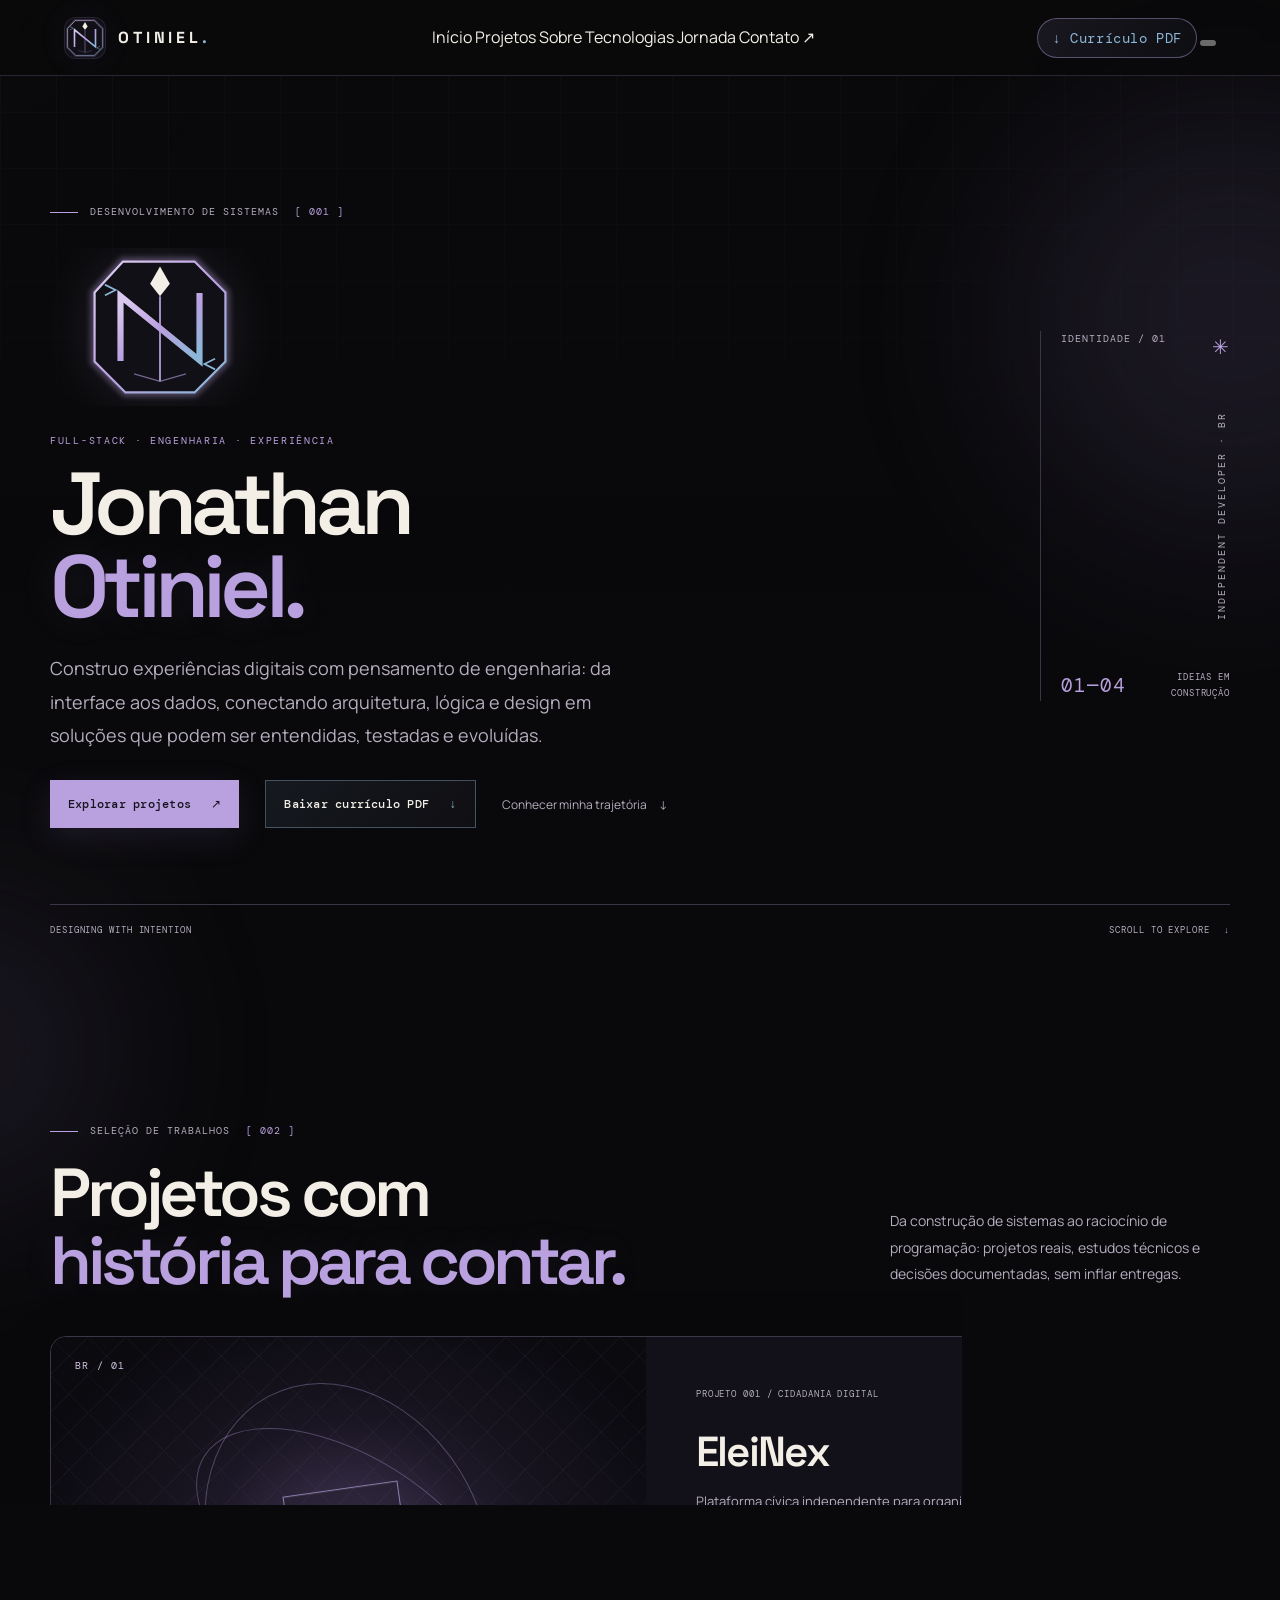
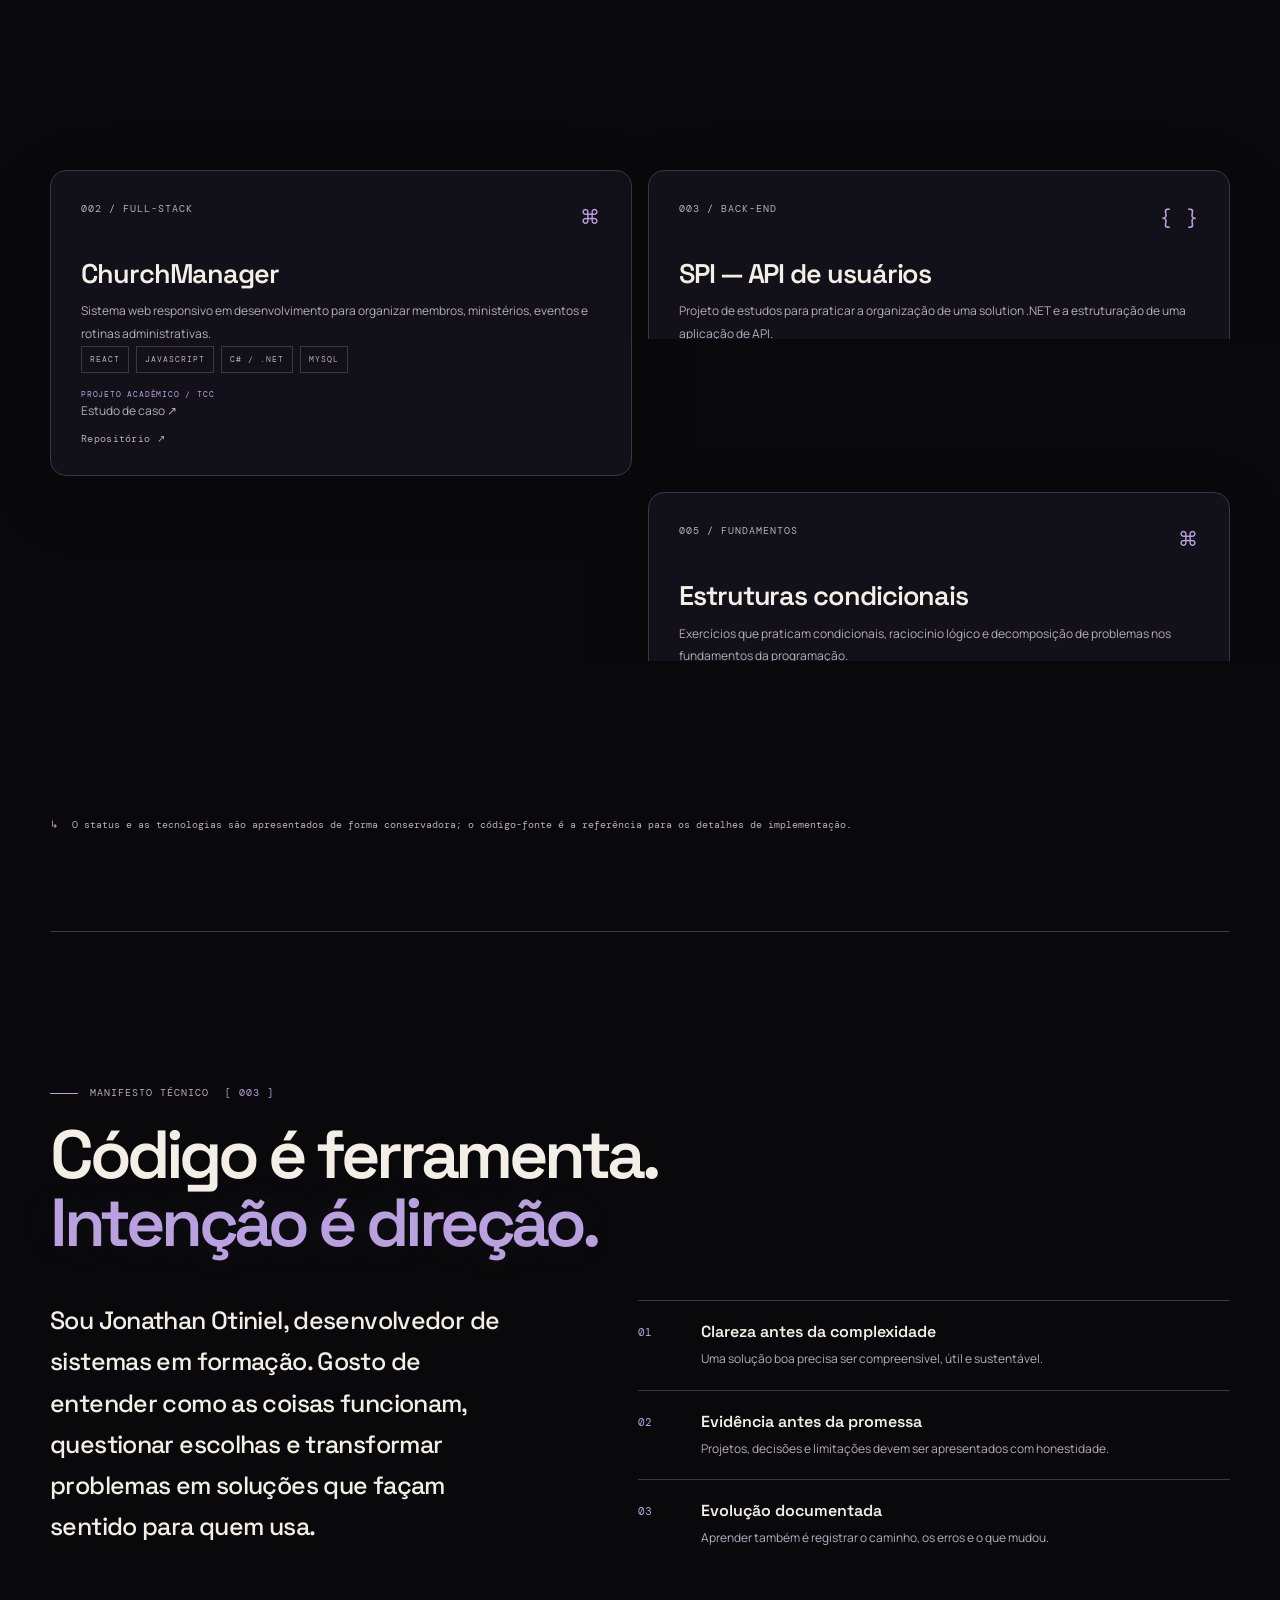
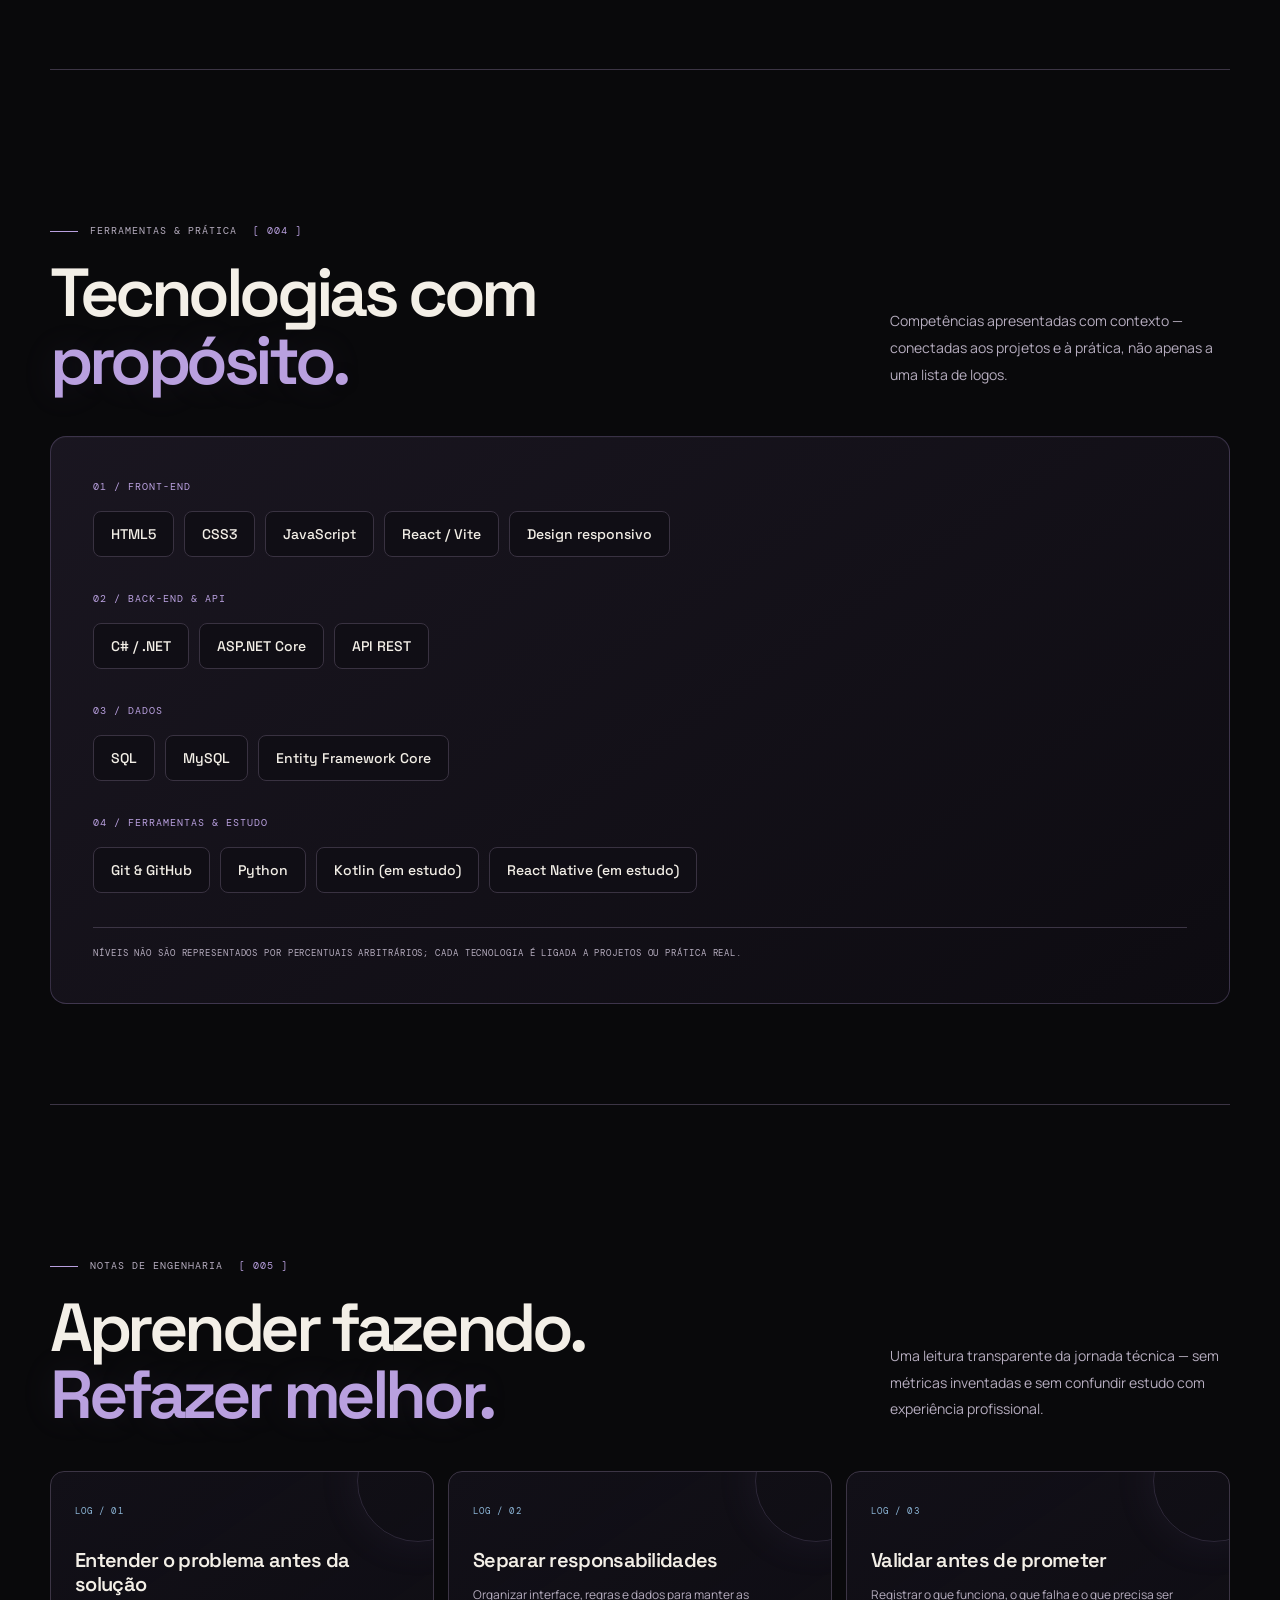
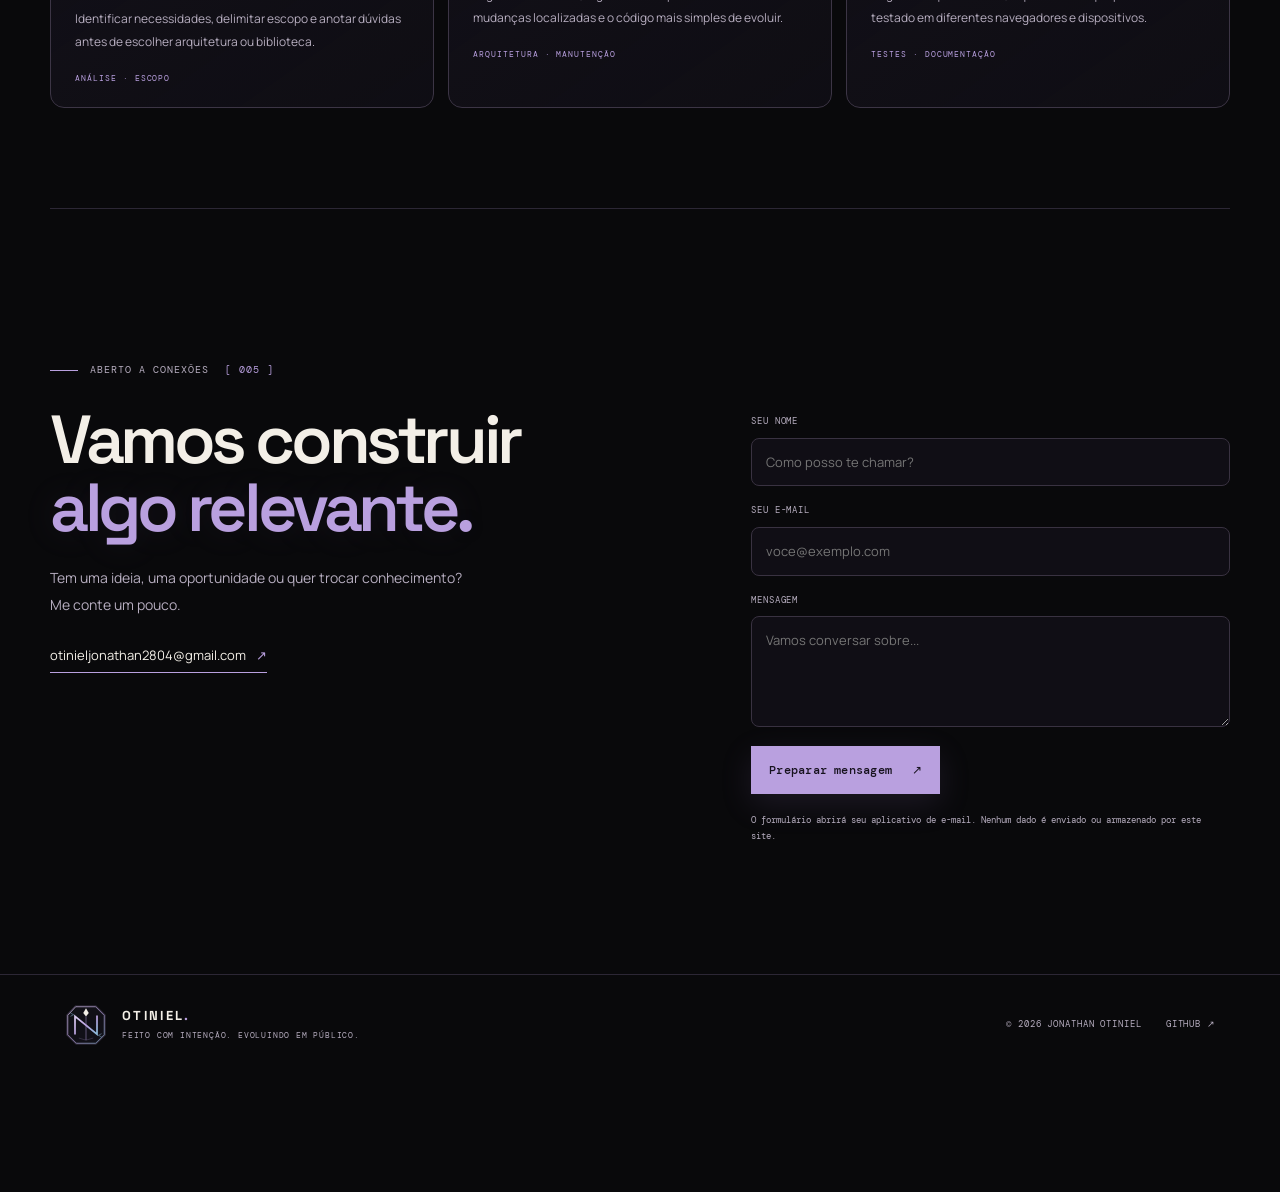
==== commit d52cb72a: "Fix V2.6 navigation markup and responsive structure" ====
--- a/index.html
+++ b/index.html
@@ -19,14 +19,26 @@
   <div class="ambient ambient-one" aria-hidden="true"></div>
   <div class="ambient ambient-two" aria-hidden="true"></div>
 
-  <header class="topbar">
-    <a class="brand" href="#inicio" aria-label="OTINIEL, início">
-      <span class="brand-mark" aria-hidden="true"><img src="assets/brand/otn-monogram.svg" alt="" width="40" height="40"></span>
-      <span class="brand-word">OTINIEL<span class="brand-dot">.</span></span>
-    </a>
-    <div class="topbar-meta"><span class="status-dot"></span><span>PORTFOLIO / V2</span><span class="meta-divider">·</span><span>DESENVOLVIMENTO EM CURSO</span></div>
-    <a class="curriculum-chip" href="assets/cv/Jonathan-Otiniel-Curriculo.pdf" download="Jonathan-Otiniel-Curriculo.pdf"><span aria-hidden="true">↓</span> Currículo PDF</a>
-  </header>
+  <header class="topbar" id="top">
+  <a class="brand" href="#inicio" aria-label="OTINIEL — início">
+    <span class="brand-mark"><img src="assets/brand/otn-monogram.svg" alt="" width="42" height="42"></span>
+    <span class="brand-word">OTINIEL<span class="brand-dot">.</span></span>
+  </a>
+  <nav class="site-nav" id="siteNav" aria-label="Navegação principal">
+    <a href="#inicio" class="is-active" aria-current="page">Início</a>
+    <a href="#projetos">Projetos</a>
+    <a href="#sobre">Sobre</a>
+    <a href="#stack">Tecnologias</a>
+    <a href="#jornada">Jornada</a>
+    <a class="nav-contact" href="#contato">Contato <span aria-hidden="true">↗</span></a>
+  </nav>
+  <div class="topbar-actions">
+    <a class="curriculum-chip" href="assets/cv/Jonathan-Otiniel-Curriculo.pdf" download="Jonathan-Otiniel-Curriculo.pdf"><span aria-hidden="true">↓</span><span>Currículo PDF</span></a>
+    <button class="menu-toggle" id="menuToggle" type="button" aria-label="Abrir menu" aria-controls="siteNav" aria-expanded="false">
+      <span></span><span></span><span></span>
+    </button>
+  </div>
+</header>
 
   <main>
     <section class="hero section-shell" id="inicio" aria-labelledby="hero-title">
@@ -118,14 +130,5 @@
     </section>
   </main>
 
-  <footer class="site-footer"><div class="footer-mark"><img src="assets/brand/otn-monogram.svg" alt="" width="38" height="38"></div><div><p class="footer-title">OTINIEL<span>.</span></p><p class="footer-caption">FEITO COM INTENÇÃO. EVOLUINDO EM PÚBLICO.</p></div><div class="footer-right"><span>© <span id="year"></span> JONATHAN OTINIEL</span><a href="https://github.com/joots28" target="_blank" rel="noopener noreferrer">GITHUB ↗</a></div></footer>
-
-  <nav class="bottom-nav" aria-label="Navegação principal">
-    <a class="nav-item is-active" href="#inicio" aria-current="page"><span class="nav-icon" aria-hidden="true">⌂</span><span class="nav-text"><small>01</small>Início</span></a>
-    <a class="nav-item" href="#projetos"><span class="nav-icon" aria-hidden="true">▧</span><span class="nav-text"><small>02</small>Projetos</span></a>
-    <a class="nav-item" href="#stack"><span class="nav-icon" aria-hidden="true">⌘</span><span class="nav-text"><small>03</small>Stack</span></a>
-    <a class="nav-item" href="#jornada"><span class="nav-icon" aria-hidden="true">↗</span><span class="nav-text"><small>04</small>Jornada</span></a>
-    <a class="nav-item" href="#contato"><span class="nav-icon" aria-hidden="true">✳</span><span class="nav-text"><small>05</small>Contato</span></a>
-  </nav>
-</body>
+  <footer class="site-footer"><div class="footer-mark"><img src="assets/brand/otn-monogram.svg" alt="" width="38" height="38"></div><div><p class="footer-title">OTINIEL<span>.</span></p><p class="footer-caption">FEITO COM INTENÇÃO. EVOLUINDO EM PÚBLICO.</p></div><div class="footer-right"><span>© <span id="year"></span> JONATHAN OTINIEL</span><a href="https://github.com/joots28" target="_blank" rel="noopener noreferrer">GITHUB ↗</a></div></footer></body>
 </html>
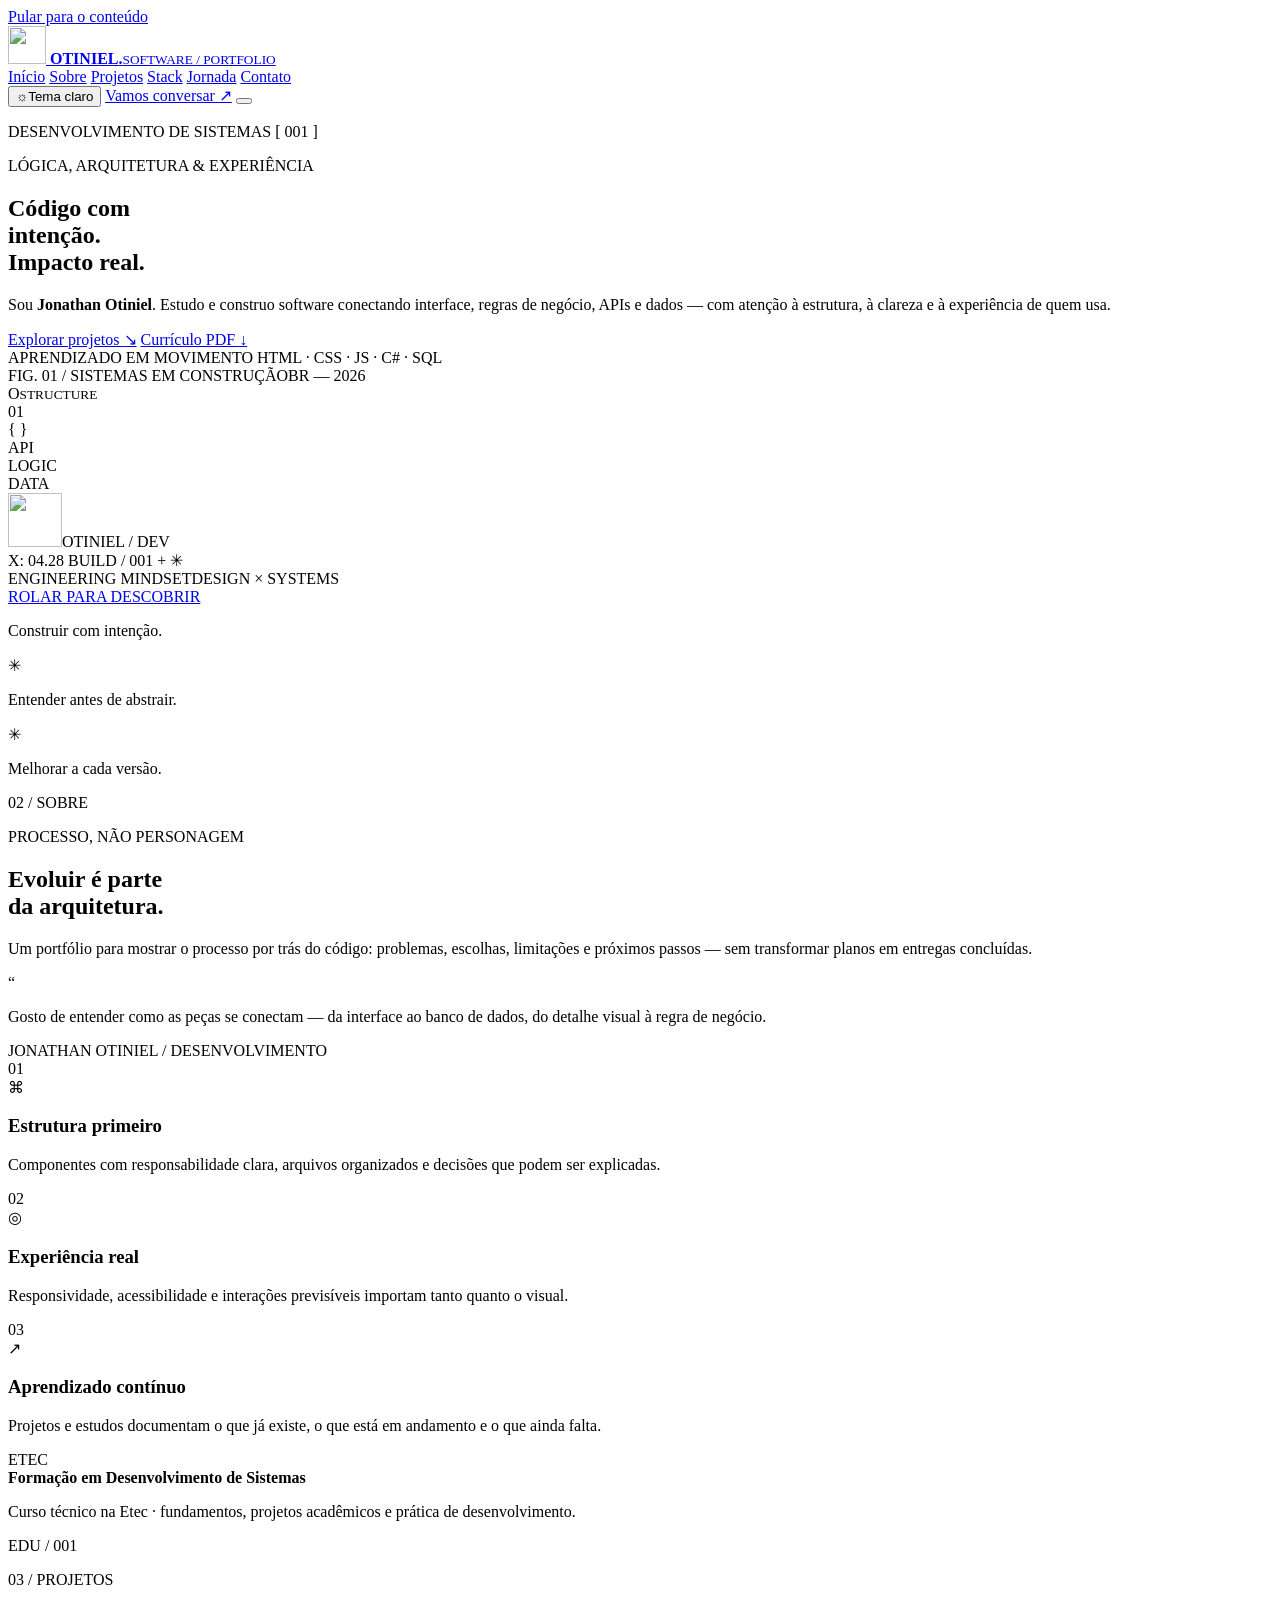
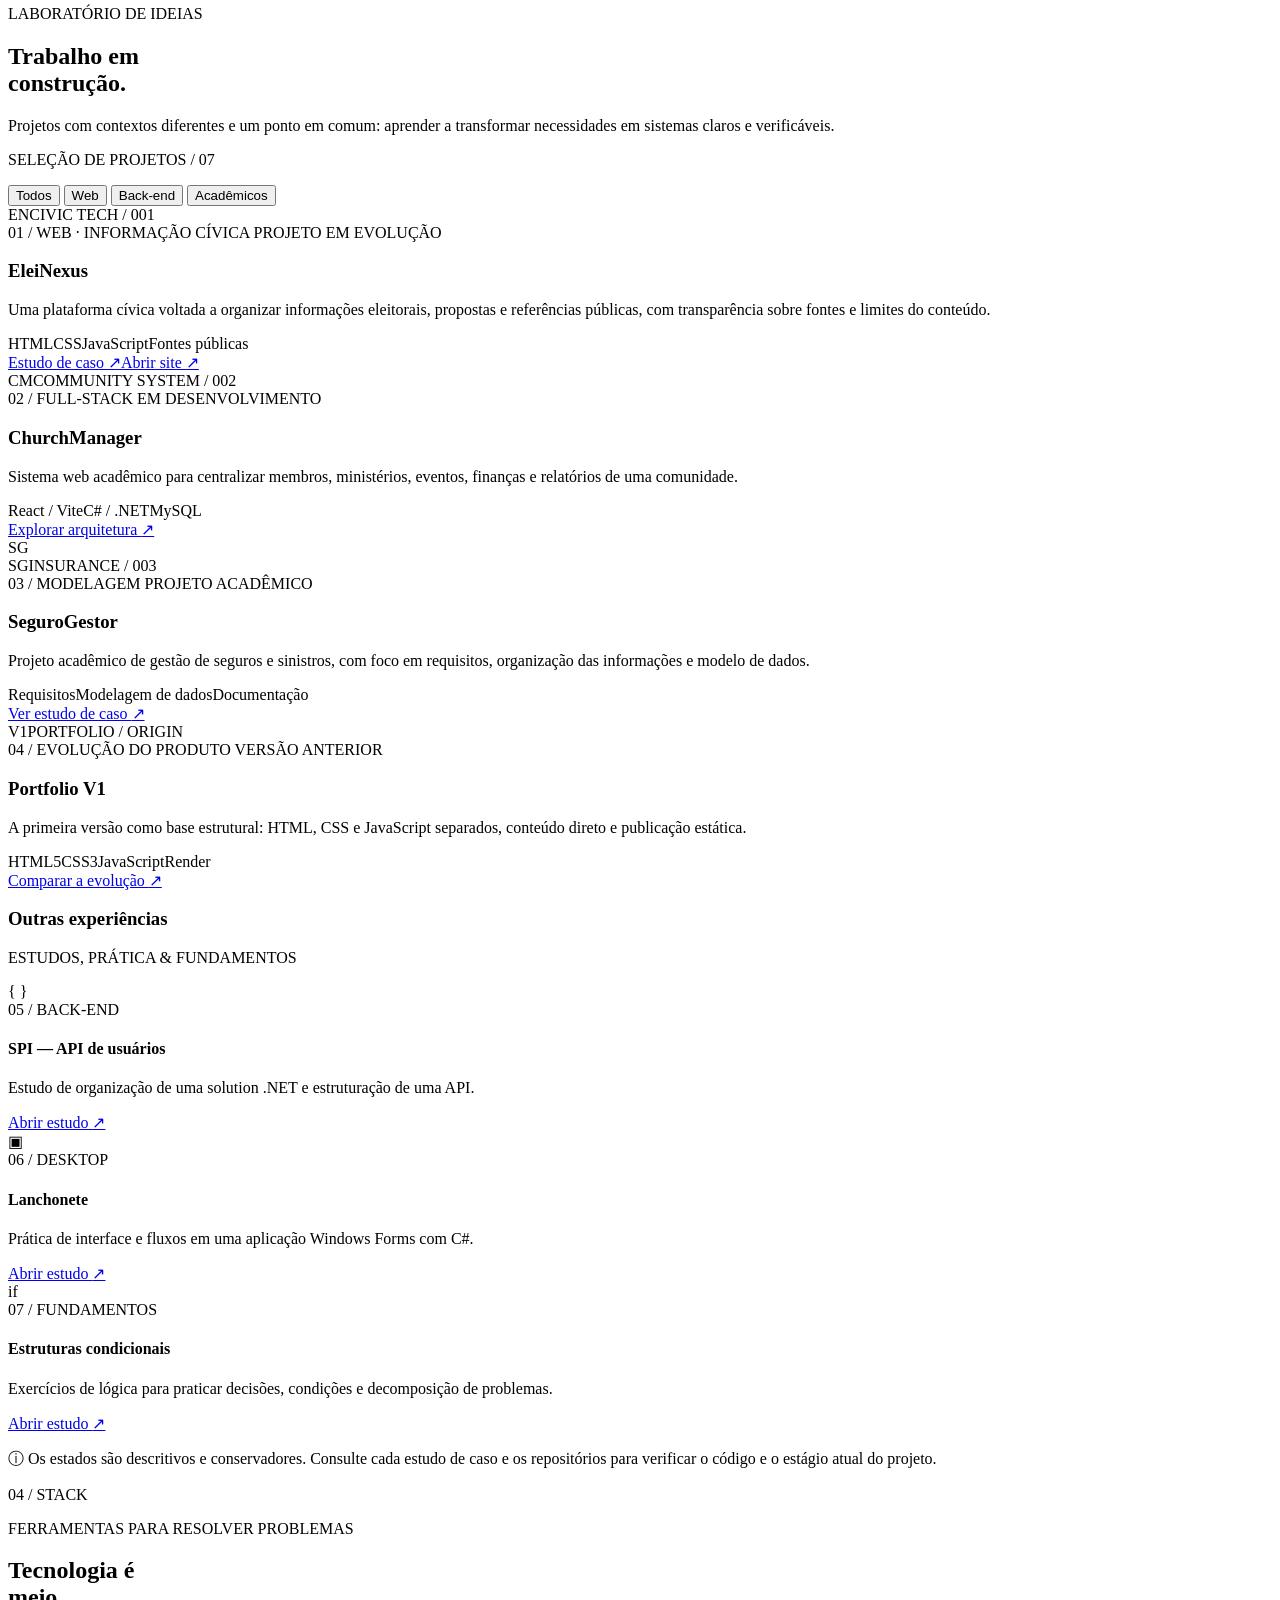
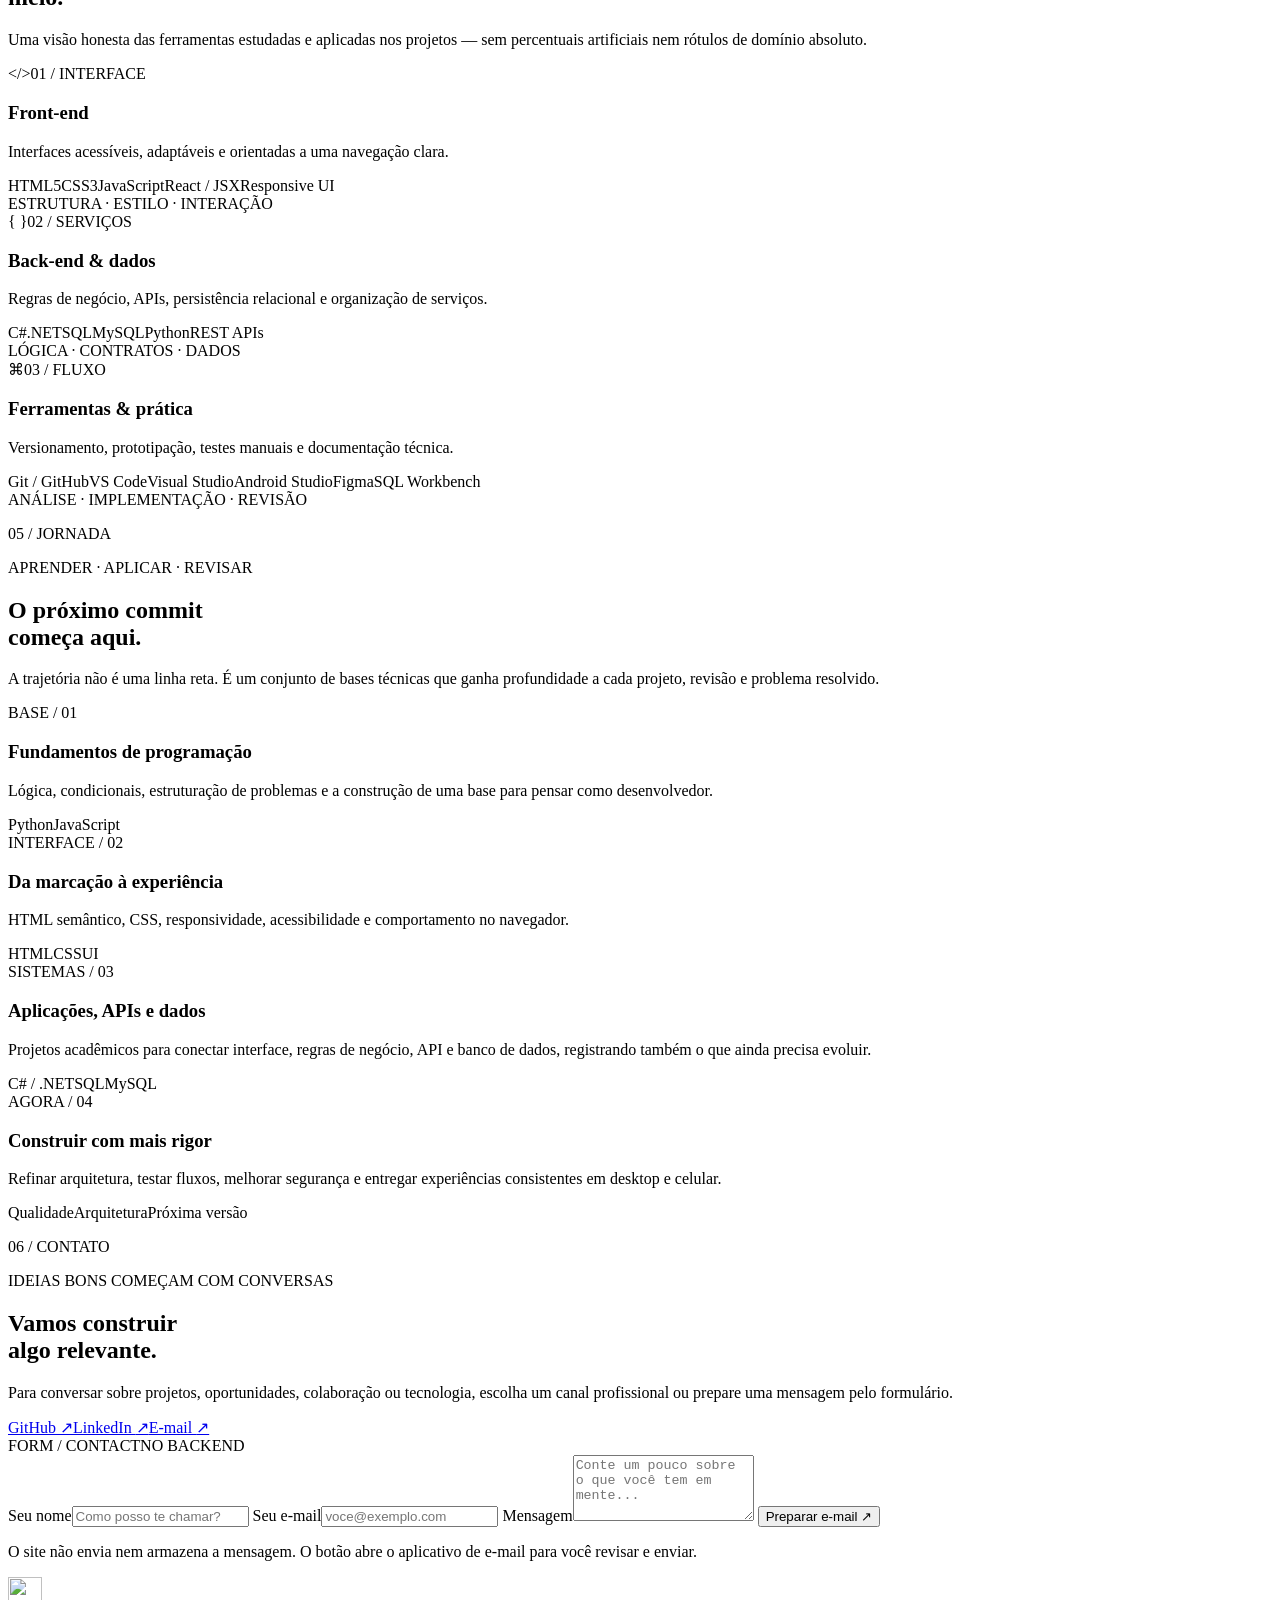
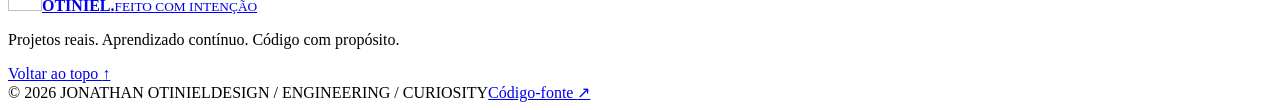
==== commit 31713f92: "Rebuild portfolio homepage with cinematic responsive architecture" ====
--- a/index.html
+++ b/index.html
@@ -2,133 +2,222 @@
 <html lang="pt-BR" data-theme="dark">
 <head>
   <meta charset="utf-8">
-  <meta name="viewport" content="width=device-width, initial-scale=1">
-  <meta name="theme-color" content="#09090B">
-  <meta name="description" content="Jonathan Otiniel — desenvolvimento full-stack com direção cyber-gótica editorial, projetos e currículo em PDF.">
-  <meta property="og:type" content="website"><meta property="og:title" content="OTINIEL — Jonathan Otiniel | Fullstack Developer"><meta property="og:description" content="Lógica, arquitetura e experiência. Projetos reais, estudos técnicos e currículo de Jonathan Otiniel."><meta property="og:image" content="https://joots28.github.io/Otiniel-portifolio/assets/brand/otn-share.svg"><meta name="twitter:card" content="summary_large_image"><meta name="twitter:title" content="OTINIEL — Jonathan Otiniel | Fullstack Developer"><meta name="twitter:description" content="Lógica, arquitetura e experiência. Projetos reais, estudos técnicos e currículo de Jonathan Otiniel."><meta name="twitter:image" content="https://joots28.github.io/Otiniel-portifolio/assets/brand/otn-share.svg">
-  <title>OTINIEL — Jonathan Otiniel | Fullstack Developer</title>
-  <link rel="icon" type="image/svg+xml" href="assets/brand/otn-monogram.svg">
+  <meta name="viewport" content="width=device-width, initial-scale=1, viewport-fit=cover">
+  <meta name="theme-color" content="#090a0f">
+  <meta name="description" content="Jonathan Otiniel — portfólio de desenvolvimento de sistemas, projetos web, APIs, dados e experiências digitais.">
+  <meta property="og:type" content="website">
+  <meta property="og:title" content="Jonathan Otiniel — Engenharia com intenção">
+  <meta property="og:description" content="Projetos, decisões técnicas e evolução em desenvolvimento de software.">
+  <meta property="og:image" content="https://joots28.github.io/Otiniel-portifolio/assets/brand/otn-share.svg">
+  <meta name="twitter:card" content="summary_large_image">
+  <title>Jonathan Otiniel — Portfólio</title>
+  <link rel="icon" type="image/svg+xml" href="assets/brand/atom.svg">
   <link rel="preconnect" href="https://fonts.googleapis.com">
   <link rel="preconnect" href="https://fonts.gstatic.com" crossorigin>
   <link href="https://fonts.googleapis.com/css2?family=DM+Mono:wght@400;500&family=Manrope:wght@400;500;600;700;800&family=Space+Grotesk:wght@400;500;600;700&display=swap" rel="stylesheet">
-  <link rel="stylesheet" href="assets/css/style.css">
-  <script src="assets/js/main.js" defer></script>
+  <link rel="stylesheet" href="assets/css/cinematic.css">
+  <script src="assets/js/cinematic.js" defer></script>
 </head>
 <body>
-  <a class="skip-link" href="#inicio">Pular para o conteúdo</a>
-  <div class="ambient ambient-one" aria-hidden="true"></div>
-  <div class="ambient ambient-two" aria-hidden="true"></div>
-
-  <header class="topbar" id="top">
-  <a class="brand" href="#inicio" aria-label="OTINIEL — início">
-    <span class="brand-mark"><img src="assets/brand/otn-monogram.svg" alt="" width="42" height="42"></span>
-    <span class="brand-word">OTINIEL<span class="brand-dot">.</span></span>
-  </a>
-  <nav class="site-nav" id="siteNav" aria-label="Navegação principal">
-    <a href="#inicio" class="is-active" aria-current="page">Início</a>
-    <a href="#projetos">Projetos</a>
-    <a href="#sobre">Sobre</a>
-    <a href="#stack">Tecnologias</a>
-    <a href="#jornada">Jornada</a>
-    <a class="nav-contact" href="#contato">Contato <span aria-hidden="true">↗</span></a>
-  </nav>
-  <div class="topbar-actions">
-    <a class="curriculum-chip" href="assets/cv/Jonathan-Otiniel-Curriculo.pdf" download="Jonathan-Otiniel-Curriculo.pdf"><span aria-hidden="true">↓</span><span>Currículo PDF</span></a>
-    <button class="menu-toggle" id="menuToggle" type="button" aria-label="Abrir menu" aria-controls="siteNav" aria-expanded="false">
-      <span></span><span></span><span></span>
-    </button>
-  </div>
-</header>
-
-  <main>
-    <section class="hero section-shell" id="inicio" aria-labelledby="hero-title">
+  <a class="skip-link" href="#conteudo">Pular para o conteúdo</a>
+  <div class="reading-progress" aria-hidden="true"><span id="readingProgress"></span></div>
+
+  <header class="site-header">
+    <div class="header-inner">
+      <a class="brand" href="#inicio" aria-label="Jonathan Otiniel — início">
+        <span class="brand-mark"><img src="assets/brand/atom.svg" alt="" width="38" height="38"></span>
+        <span class="brand-copy"><strong>OTINIEL<span>.</span></strong><small>SOFTWARE / PORTFOLIO</small></span>
+      </a>
+      <nav class="site-nav" id="siteNav" aria-label="Navegação principal">
+        <a href="#inicio" class="is-active">Início</a>
+        <a href="#sobre">Sobre</a>
+        <a href="#projetos">Projetos</a>
+        <a href="#stack">Stack</a>
+        <a href="#jornada">Jornada</a>
+        <a href="#contato">Contato</a>
+      </nav>
+      <div class="header-actions">
+        <button class="theme-toggle" id="themeToggle" type="button" aria-label="Ativar tema claro" title="Alternar tema">
+          <span class="theme-icon" aria-hidden="true">☼</span><span class="theme-label">Tema claro</span>
+        </button>
+        <a class="header-cta" href="#contato">Vamos conversar <span aria-hidden="true">↗</span></a>
+        <button class="menu-toggle" id="menuToggle" type="button" aria-label="Abrir menu" aria-controls="siteNav" aria-expanded="false">
+          <span></span><span></span>
+        </button>
+      </div>
+    </div>
+  </header>
+
+  <main id="conteudo">
+    <section class="hero section-shell" id="inicio" aria-labelledby="heroTitle">
+      <div class="hero-gridline" aria-hidden="true"></div>
       <div class="hero-copy">
-        <p class="eyebrow"><span class="eyebrow-line"></span> DESENVOLVIMENTO DE SISTEMAS <span class="eyebrow-index">[ 001 ]</span></p>
-        <div class="hero-monogram"><img src="assets/brand/otn-monogram.svg" alt="Monograma original OTINIEL" width="220" height="145"></div>
-        <p class="hero-kicker">FULL-STACK · ENGENHARIA · EXPERIÊNCIA</p>
-        <h1 id="hero-title">Jonathan<br><span>Otiniel.</span></h1>
-        <p class="hero-description">Construo experiências digitais com pensamento de engenharia: da interface aos dados, conectando arquitetura, lógica e design em soluções que podem ser entendidas, testadas e evoluídas.</p>
+        <p class="eyebrow"><span class="eyebrow-pulse"></span> DESENVOLVIMENTO DE SISTEMAS <span class="eyebrow-index">[ 001 ]</span></p>
+        <p class="hero-overline">LÓGICA, ARQUITETURA & EXPERIÊNCIA</p>
+        <h1 id="heroTitle">Código com<br><span>intenção.</span><br>Impacto real.</h1>
+        <p class="hero-description">Sou <strong>Jonathan Otiniel</strong>. Estudo e construo software conectando interface, regras de negócio, APIs e dados — com atenção à estrutura, à clareza e à experiência de quem usa.</p>
         <div class="hero-actions">
-          <a class="button button-primary" href="#projetos">Explorar projetos <span aria-hidden="true">↗</span></a>
-          <a class="button button-download" href="assets/cv/Jonathan-Otiniel-Curriculo.pdf" download="Jonathan-Otiniel-Curriculo.pdf">Baixar currículo PDF <span aria-hidden="true">↓</span></a>
-          <a class="text-link" href="#sobre">Conhecer minha trajetória <span aria-hidden="true">↓</span></a>
-        </div>
-      </div>
-      <aside class="hero-aside" aria-label="Identificação técnica">
-        <div class="aside-top"><span>IDENTIDADE / 01</span><span class="crosshair">✳</span></div>
-        <div class="vertical-label">INDEPENDENT DEVELOPER · BR</div>
-        <div class="aside-bottom">
-          <span class="aside-number">01—04</span>
-          <span class="aside-caption">IDEIAS EM<br>CONSTRUÇÃO</span>
-        </div>
-      </aside>
-      <div class="hero-footerline"><span>DESIGNING WITH INTENTION</span><span>SCROLL TO EXPLORE <span class="scroll-arrow">↓</span></span></div>
-    </section>
-
-    <section class="section-shell projects-section" id="projetos" aria-labelledby="projects-title">
-  <div class="section-heading">
-    <div><p class="eyebrow"><span class="eyebrow-line"></span> SELEÇÃO DE TRABALHOS <span class="eyebrow-index">[ 002 ]</span></p><h2 id="projects-title">Projetos com<br><span>história para contar.</span></h2></div>
-    <p class="section-intro">Da construção de sistemas ao raciocínio de programação: projetos reais, estudos técnicos e decisões documentadas, sem inflar entregas.</p>
-  </div>
-  <article class="featured-project project-card" data-project="eleinex">
-    <div class="project-art project-art-election" aria-hidden="true"><div class="art-orbit orbit-a"></div><div class="art-orbit orbit-b"></div><div class="art-core">N</div><span class="art-coordinate">BR / 01</span><span class="art-label">INFORMAÇÃO · CONTEXTO · CIDADANIA</span></div>
-    <div class="featured-copy">
-      <div class="project-meta"><span>PROJETO 001 / CIDADANIA DIGITAL</span><span class="project-status"><i></i> EM EVOLUÇÃO</span></div>
-      <h3>EleiNex</h3>
-      <p>Plataforma cívica independente para organizar propostas presidenciais, informação pública e fontes consultáveis, com transparência sobre dados e limites.</p>
-      <div class="tag-list"><span>HTML / CSS / JS</span><span>OPEN DATA</span><span>RESPONSIVE WEB</span></div>
-      <button class="project-details-trigger" type="button" aria-expanded="false" aria-controls="eleinex-details">Ver visão técnica <span aria-hidden="true">＋</span></button>
-      <div class="project-details" id="eleinex-details" hidden><p><strong>Objetivo:</strong> organizar informação pública de forma compreensível e verificável.</p><p><strong>Princípios:</strong> fontes identificadas, neutralidade editorial, acessibilidade e transparência sobre limitações.</p><p><strong>Status:</strong> evolução contínua; cada recurso será apresentado como concluído somente quando houver evidência pública.</p></div>
-      <div class="case-links"><a class="text-link" href="https://eleinexus-civico.onrender.com/" target="_blank" rel="noopener noreferrer">Abrir produto <span aria-hidden="true">↗</span></a><a class="text-link" href="https://github.com/joots28/portifolio/tree/eleinexus-site/eleinexus" target="_blank" rel="noopener noreferrer">Código-fonte <span aria-hidden="true">↗</span></a><a class="text-link" href="projetos/eleinex.html">Estudo de caso <span aria-hidden="true">↘</span></a></div>
-    </div>
-  </article>
-  <div class="project-grid">
-    <article class="project-card compact-card"><div class="compact-top"><span>002 / FULL-STACK</span><span class="card-symbol">⌘</span></div><h3>ChurchManager</h3><p>Sistema web responsivo em desenvolvimento para organizar membros, ministérios, eventos e rotinas administrativas.</p><div class="tag-list"><span>REACT</span><span>JAVASCRIPT</span><span>C# / .NET</span><span>MYSQL</span></div><span class="card-status">PROJETO ACADÊMICO / TCC</span><a class="text-link" href="projetos/churchmanager.html">Estudo de caso ↗</a><a class="project-link" href="https://github.com/joots28/ChurchMennager" target="_blank" rel="noopener noreferrer">Repositório ↗</a></article>
-    <article class="project-card compact-card"><div class="compact-top"><span>003 / BACK-END</span><span class="card-symbol">{ }</span></div><h3>SPI — API de usuários</h3><p>Projeto de estudos para praticar a organização de uma solution .NET e a estruturação de uma aplicação de API.</p><div class="tag-list"><span>C# / .NET</span><span>API</span><span>BACK-END</span></div><span class="card-status">ESTUDO TÉCNICO</span><a class="text-link" href="projetos/spi-api.html">Estudo de caso ↗</a><a class="project-link" href="https://github.com/joots28/SPIUsuarios_2DS" target="_blank" rel="noopener noreferrer">Repositório ↗</a></article>
-    <article class="project-card compact-card"><div class="compact-top"><span>004 / DESKTOP</span><span class="card-symbol">▣</span></div><h3>Lanchonete</h3><p>Aplicação de estudo em Windows Forms, focada na construção de telas e na organização de fluxos desktop.</p><div class="tag-list"><span>C#</span><span>WINDOWS FORMS</span><span>DESKTOP</span></div><span class="card-status">PRÁTICA DE APLICAÇÃO</span><a class="text-link" href="projetos/lanchonete.html">Estudo de caso ↗</a><a class="project-link" href="https://github.com/joots28/lanchonete" target="_blank" rel="noopener noreferrer">Repositório ↗</a></article>
-    <article class="project-card compact-card"><div class="compact-top"><span>005 / FUNDAMENTOS</span><span class="card-symbol">⌘</span></div><h3>Estruturas condicionais</h3><p>Exercícios que praticam condicionais, raciocínio lógico e decomposição de problemas nos fundamentos da programação.</p><div class="tag-list"><span>LÓGICA</span><span>C#</span><span>FUNDAMENTOS</span></div><span class="card-status">BASE DE PROGRAMAÇÃO</span><a class="text-link" href="projetos/estruturas-condicionais.html">Estudo de caso ↗</a><a class="project-link" href="https://github.com/joots28/estruturas-condicionais" target="_blank" rel="noopener noreferrer">Repositório ↗</a></article>
-  </div>
-  <p class="section-footnote"><span>↳</span> O status e as tecnologias são apresentados de forma conservadora; o código-fonte é a referência para os detalhes de implementação.</p>
-</section>
-
-    <section class="section-shell about-section" id="sobre" aria-labelledby="about-title">
+          <a class="button button-primary" href="#projetos">Explorar projetos <span aria-hidden="true">↘</span></a>
+          <a class="button button-secondary" href="assets/cv/Jonathan-Otiniel-Curriculo.pdf" download>Currículo PDF <span aria-hidden="true">↓</span></a>
+        </div>
+        <div class="hero-footline">
+          <span><i class="footline-mark" aria-hidden="true"></i> APRENDIZADO EM MOVIMENTO</span>
+          <span class="mono">HTML · CSS · JS · C# · SQL</span>
+        </div>
+      </div>
+
+      <div class="hero-visual" aria-label="Composição 3D da identidade OTINIEL">
+        <div class="visual-topline mono"><span>FIG. 01 / SISTEMAS EM CONSTRUÇÃO</span><span>BR — 2026</span></div>
+        <div class="visual-stage" id="visualStage">
+          <div class="stage-halo halo-a" aria-hidden="true"></div>
+          <div class="stage-halo halo-b" aria-hidden="true"></div>
+          <div class="orbit orbit-a" aria-hidden="true"><i></i></div>
+          <div class="orbit orbit-b" aria-hidden="true"><i></i></div>
+          <div class="orbit orbit-c" aria-hidden="true"><i></i></div>
+          <div class="cube-scene" aria-hidden="true">
+            <div class="cube">
+              <div class="cube-face face-front"><span>O</span><small>STRUCTURE</small></div>
+              <div class="cube-face face-back"><span>01</span></div>
+              <div class="cube-face face-right"><span>{ }</span></div>
+              <div class="cube-face face-left"><span>API</span></div>
+              <div class="cube-face face-top"><span>LOGIC</span></div>
+              <div class="cube-face face-bottom"><span>DATA</span></div>
+            </div>
+          </div>
+          <div class="hero-logo-plaque"><img src="assets/brand/atom.svg" alt="" width="54" height="54"><span>OTINIEL / DEV</span></div>
+          <span class="coordinate coord-a mono">X: 04.28</span>
+          <span class="coordinate coord-b mono">BUILD / 001</span>
+          <span class="visual-cross cross-a" aria-hidden="true">+</span>
+          <span class="visual-cross cross-b" aria-hidden="true">✳</span>
+        </div>
+        <div class="visual-footline mono"><span>ENGINEERING MINDSET</span><span>DESIGN × SYSTEMS</span></div>
+      </div>
+      <a class="scroll-cue mono" href="#sobre"><span></span> ROLAR PARA DESCOBRIR</a>
+    </section>
+
+    <section class="intro-band" aria-label="Princípios de trabalho">
+      <div class="intro-band-inner section-shell">
+        <p>Construir com intenção.</p><span aria-hidden="true">✳</span><p>Entender antes de abstrair.</p><span aria-hidden="true">✳</span><p>Melhorar a cada versão.</p>
+      </div>
+    </section>
+
+    <section class="section section-shell about-section" id="sobre" aria-labelledby="aboutTitle">
       <div class="section-heading">
-        <div><p class="eyebrow"><span class="eyebrow-line"></span> MANIFESTO TÉCNICO <span class="eyebrow-index">[ 003 ]</span></p><h2 id="about-title">Código é ferramenta.<br><span>Intenção é direção.</span></h2></div>
-      </div>
-      <div class="about-layout"><p class="about-lead">Sou Jonathan Otiniel, desenvolvedor de sistemas em formação. Gosto de entender como as coisas funcionam, questionar escolhas e transformar problemas em soluções que façam sentido para quem usa.</p><div class="principles"><div><span class="principle-index">01</span><div><h3>Clareza antes da complexidade</h3><p>Uma solução boa precisa ser compreensível, útil e sustentável.</p></div></div><div><span class="principle-index">02</span><div><h3>Evidência antes da promessa</h3><p>Projetos, decisões e limitações devem ser apresentados com honestidade.</p></div></div><div><span class="principle-index">03</span><div><h3>Evolução documentada</h3><p>Aprender também é registrar o caminho, os erros e o que mudou.</p></div></div></div></div>
-    </section>
-
-    <section class="section-shell stack-section" id="stack" aria-labelledby="stack-title">
-  <div class="section-heading"><div><p class="eyebrow"><span class="eyebrow-line"></span> FERRAMENTAS & PRÁTICA <span class="eyebrow-index">[ 004 ]</span></p><h2 id="stack-title">Tecnologias com<br><span>propósito.</span></h2></div><p class="section-intro">Competências apresentadas com contexto — conectadas aos projetos e à prática, não apenas a uma lista de logos.</p></div>
-  <div class="stack-board">
-    <div class="stack-label">01 / FRONT-END</div><div class="stack-items"><span>HTML5</span><span>CSS3</span><span>JavaScript</span><span>React / Vite</span><span>Design responsivo</span></div>
-    <div class="stack-label">02 / BACK-END & API</div><div class="stack-items"><span>C# / .NET</span><span>ASP.NET Core</span><span>API REST</span></div>
-    <div class="stack-label">03 / DADOS</div><div class="stack-items"><span>SQL</span><span>MySQL</span><span>Entity Framework Core</span></div>
-    <div class="stack-label">04 / FERRAMENTAS & ESTUDO</div><div class="stack-items"><span>Git & GitHub</span><span>Python</span><span>Kotlin (em estudo)</span><span>React Native (em estudo)</span></div>
-    <div class="stack-foot">NÍVEIS NÃO SÃO REPRESENTADOS POR PERCENTUAIS ARBITRÁRIOS; CADA TECNOLOGIA É LIGADA A PROJETOS OU PRÁTICA REAL.</div>
-  </div>
-</section>
-
-<section class="section-shell diary-section" id="jornada" aria-labelledby="diary-title">
-  <div class="section-heading"><div><p class="eyebrow"><span class="eyebrow-line"></span> NOTAS DE ENGENHARIA <span class="eyebrow-index">[ 005 ]</span></p><h2 id="diary-title">Aprender fazendo.<br><span>Refazer melhor.</span></h2></div><p class="section-intro">Uma leitura transparente da jornada técnica — sem métricas inventadas e sem confundir estudo com experiência profissional.</p></div>
-  <div class="diary-grid">
-    <article class="diary-card"><span class="diary-index">LOG / 01</span><h3>Entender o problema antes da solução</h3><p>Identificar necessidades, delimitar escopo e anotar dúvidas antes de escolher arquitetura ou biblioteca.</p><span class="diary-tag">ANÁLISE · ESCOPO</span></article>
-    <article class="diary-card"><span class="diary-index">LOG / 02</span><h3>Separar responsabilidades</h3><p>Organizar interface, regras e dados para manter as mudanças localizadas e o código mais simples de evoluir.</p><span class="diary-tag">ARQUITETURA · MANUTENÇÃO</span></article>
-    <article class="diary-card"><span class="diary-index">LOG / 03</span><h3>Validar antes de prometer</h3><p>Registrar o que funciona, o que falha e o que precisa ser testado em diferentes navegadores e dispositivos.</p><span class="diary-tag">TESTES · DOCUMENTAÇÃO</span></article>
-  </div>
-</section>
-    <section class="section-shell contact-section" id="contato" aria-labelledby="contact-title">
-      <p class="eyebrow"><span class="eyebrow-line"></span> ABERTO A CONEXÕES <span class="eyebrow-index">[ 005 ]</span></p>
-      <div class="contact-layout"><div><h2 id="contact-title">Vamos construir<br><span>algo relevante.</span></h2><p>Tem uma ideia, uma oportunidade ou quer trocar conhecimento? Me conte um pouco.</p><a class="contact-email" href="mailto:otinieljonathan2804@gmail.com">otinieljonathan2804@gmail.com <span aria-hidden="true">↗</span></a></div>
-      <form class="contact-form" id="contactForm">
-        <label for="contactName">SEU NOME</label><input id="contactName" name="name" autocomplete="name" required maxlength="80" placeholder="Como posso te chamar?">
-        <label for="contactEmail">SEU E-MAIL</label><input id="contactEmail" name="email" type="email" autocomplete="email" required maxlength="160" placeholder="voce@exemplo.com">
-        <label for="contactMessage">MENSAGEM</label><textarea id="contactMessage" name="message" rows="4" required maxlength="2000" placeholder="Vamos conversar sobre..."></textarea>
-        <button class="button button-primary" type="submit">Preparar mensagem <span aria-hidden="true">↗</span></button>
-        <p class="form-note" id="formNote">O formulário abrirá seu aplicativo de e-mail. Nenhum dado é enviado ou armazenado por este site.</p>
-      </form></div>
+        <p class="section-index mono">02 / SOBRE</p>
+        <div><p class="section-eyebrow">PROCESSO, NÃO PERSONAGEM</p><h2 id="aboutTitle">Evoluir é parte<br>da <span>arquitetura.</span></h2></div>
+        <p class="section-summary">Um portfólio para mostrar o processo por trás do código: problemas, escolhas, limitações e próximos passos — sem transformar planos em entregas concluídas.</p>
+      </div>
+      <div class="about-layout">
+        <div class="about-manifesto reveal-card">
+          <span class="manifesto-mark" aria-hidden="true">“</span>
+          <p>Gosto de entender como as peças se conectam — da interface ao banco de dados, do detalhe visual à regra de negócio.</p>
+          <div class="manifesto-signature"><span class="signature-line"></span><span>JONATHAN OTINIEL / DESENVOLVIMENTO</span></div>
+        </div>
+        <div class="principle-grid">
+          <article class="principle-card reveal-card"><span class="principle-number mono">01</span><div class="principle-icon" aria-hidden="true">⌘</div><h3>Estrutura primeiro</h3><p>Componentes com responsabilidade clara, arquivos organizados e decisões que podem ser explicadas.</p></article>
+          <article class="principle-card reveal-card"><span class="principle-number mono">02</span><div class="principle-icon" aria-hidden="true">◎</div><h3>Experiência real</h3><p>Responsividade, acessibilidade e interações previsíveis importam tanto quanto o visual.</p></article>
+          <article class="principle-card reveal-card"><span class="principle-number mono">03</span><div class="principle-icon" aria-hidden="true">↗</div><h3>Aprendizado contínuo</h3><p>Projetos e estudos documentam o que já existe, o que está em andamento e o que ainda falta.</p></article>
+        </div>
+      </div>
+      <div class="education-strip"><div class="education-seal">E<span>TEC</span></div><div><strong>Formação em Desenvolvimento de Sistemas</strong><p>Curso técnico na Etec · fundamentos, projetos acadêmicos e prática de desenvolvimento.</p></div><span class="education-index mono">EDU / 001</span></div>
+    </section>
+
+    <section class="section projects-section" id="projetos" aria-labelledby="projectsTitle">
+      <div class="section-shell">
+        <div class="section-heading projects-heading">
+          <p class="section-index mono">03 / PROJETOS</p>
+          <div><p class="section-eyebrow">LABORATÓRIO DE IDEIAS</p><h2 id="projectsTitle">Trabalho em<br><span>construção.</span></h2></div>
+          <p class="section-summary">Projetos com contextos diferentes e um ponto em comum: aprender a transformar necessidades em sistemas claros e verificáveis.</p>
+        </div>
+        <div class="project-filter-row">
+          <p class="mono">SELEÇÃO DE PROJETOS <span>/ 07</span></p>
+          <div class="project-filters" role="group" aria-label="Filtrar projetos">
+            <button class="filter-chip is-selected" type="button" data-filter="all" aria-pressed="true">Todos</button>
+            <button class="filter-chip" type="button" data-filter="web" aria-pressed="false">Web</button>
+            <button class="filter-chip" type="button" data-filter="backend" aria-pressed="false">Back-end</button>
+            <button class="filter-chip" type="button" data-filter="academic" aria-pressed="false">Acadêmicos</button>
+          </div>
+        </div>
+
+        <div class="featured-project-grid" id="projectsGrid">
+          <article class="project-card project-featured tilt-card reveal-card" data-category="web" data-project="eleinexus">
+            <div class="project-art art-elei" aria-hidden="true"><div class="art-sphere"></div><div class="art-orbit art-orbit-one"></div><div class="art-orbit art-orbit-two"></div><span class="art-watermark">EN</span><span class="art-caption mono">CIVIC TECH / 001</span></div>
+            <div class="project-content"><div class="project-topline mono"><span>01 / WEB · INFORMAÇÃO CÍVICA</span><span class="project-status"><i></i> PROJETO EM EVOLUÇÃO</span></div><h3>EleiNexus</h3><p>Uma plataforma cívica voltada a organizar informações eleitorais, propostas e referências públicas, com transparência sobre fontes e limites do conteúdo.</p><div class="tag-list"><span>HTML</span><span>CSS</span><span>JavaScript</span><span>Fontes públicas</span></div><div class="project-actions"><a class="project-link" href="projetos/eleinex.html">Estudo de caso <span aria-hidden="true">↗</span></a><a class="project-link project-link-muted" href="https://eleinexus-civico.onrender.com/" target="_blank" rel="noreferrer">Abrir site <span aria-hidden="true">↗</span></a></div></div>
+          </article>
+
+          <article class="project-card tilt-card reveal-card" data-category="academic" data-project="churchmanager">
+            <div class="project-art art-church" aria-hidden="true"><div class="art-grid-cube"><span></span><span></span><span></span></div><span class="art-watermark">CM</span><span class="art-caption mono">COMMUNITY SYSTEM / 002</span></div>
+            <div class="project-content"><div class="project-topline mono"><span>02 / FULL-STACK</span><span class="project-status status-work"><i></i> EM DESENVOLVIMENTO</span></div><h3>ChurchManager</h3><p>Sistema web acadêmico para centralizar membros, ministérios, eventos, finanças e relatórios de uma comunidade.</p><div class="tag-list"><span>React / Vite</span><span>C# / .NET</span><span>MySQL</span></div><a class="project-link" href="projetos/churchmanager.html">Explorar arquitetura <span aria-hidden="true">↗</span></a></div>
+          </article>
+
+          <article class="project-card tilt-card reveal-card" data-category="academic" data-project="segurogestor">
+            <div class="project-art art-seguro" aria-hidden="true"><div class="art-shield"><span>SG</span></div><span class="art-watermark">SG</span><span class="art-caption mono">INSURANCE / 003</span></div>
+            <div class="project-content"><div class="project-topline mono"><span>03 / MODELAGEM</span><span class="project-status status-study"><i></i> PROJETO ACADÊMICO</span></div><h3>SeguroGestor</h3><p>Projeto acadêmico de gestão de seguros e sinistros, com foco em requisitos, organização das informações e modelo de dados.</p><div class="tag-list"><span>Requisitos</span><span>Modelagem de dados</span><span>Documentação</span></div><a class="project-link" href="projetos/segurogestor.html">Ver estudo de caso <span aria-hidden="true">↗</span></a></div>
+          </article>
+
+          <article class="project-card tilt-card reveal-card" data-category="web" data-project="portfolio-v1">
+            <div class="project-art art-portfolio" aria-hidden="true"><div class="art-browser"><span></span><span></span><span></span><div class="browser-line"></div><div class="browser-block"></div></div><span class="art-watermark">V1</span><span class="art-caption mono">PORTFOLIO / ORIGIN</span></div>
+            <div class="project-content"><div class="project-topline mono"><span>04 / EVOLUÇÃO DO PRODUTO</span><span class="project-status"><i></i> VERSÃO ANTERIOR</span></div><h3>Portfolio V1</h3><p>A primeira versão como base estrutural: HTML, CSS e JavaScript separados, conteúdo direto e publicação estática.</p><div class="tag-list"><span>HTML5</span><span>CSS3</span><span>JavaScript</span><span>Render</span></div><a class="project-link" href="projetos/portfolio-v1.html">Comparar a evolução <span aria-hidden="true">↗</span></a></div>
+          </article>
+        </div>
+
+        <div class="secondary-projects-heading"><h3>Outras experiências</h3><p class="mono">ESTUDOS, PRÁTICA & FUNDAMENTOS</p></div>
+        <div class="compact-project-grid">
+          <article class="compact-card reveal-card" data-category="backend"><div class="compact-icon icon-api" aria-hidden="true">{ }</div><div class="compact-main"><span class="mono">05 / BACK-END</span><h4>SPI — API de usuários</h4><p>Estudo de organização de uma solution .NET e estruturação de uma API.</p><a href="projetos/spi-api.html">Abrir estudo <span aria-hidden="true">↗</span></a></div></article>
+          <article class="compact-card reveal-card" data-category="academic"><div class="compact-icon icon-desktop" aria-hidden="true">▣</div><div class="compact-main"><span class="mono">06 / DESKTOP</span><h4>Lanchonete</h4><p>Prática de interface e fluxos em uma aplicação Windows Forms com C#.</p><a href="projetos/lanchonete.html">Abrir estudo <span aria-hidden="true">↗</span></a></div></article>
+          <article class="compact-card reveal-card" data-category="academic"><div class="compact-icon icon-logic" aria-hidden="true">if</div><div class="compact-main"><span class="mono">07 / FUNDAMENTOS</span><h4>Estruturas condicionais</h4><p>Exercícios de lógica para praticar decisões, condições e decomposição de problemas.</p><a href="projetos/estruturas-condicionais.html">Abrir estudo <span aria-hidden="true">↗</span></a></div></article>
+        </div>
+        <p class="project-note"><span aria-hidden="true">ⓘ</span> Os estados são descritivos e conservadores. Consulte cada estudo de caso e os repositórios para verificar o código e o estágio atual do projeto.</p>
+      </div>
+    </section>
+
+    <section class="section section-shell stack-section" id="stack" aria-labelledby="stackTitle">
+      <div class="section-heading">
+        <p class="section-index mono">04 / STACK</p>
+        <div><p class="section-eyebrow">FERRAMENTAS PARA RESOLVER PROBLEMAS</p><h2 id="stackTitle">Tecnologia é<br><span>meio.</span></h2></div>
+        <p class="section-summary">Uma visão honesta das ferramentas estudadas e aplicadas nos projetos — sem percentuais artificiais nem rótulos de domínio absoluto.</p>
+      </div>
+      <div class="stack-board">
+        <article class="stack-column reveal-card"><div class="stack-column-head"><span class="stack-symbol">&lt;/&gt;</span><span class="mono">01 / INTERFACE</span></div><h3>Front-end</h3><p>Interfaces acessíveis, adaptáveis e orientadas a uma navegação clara.</p><div class="skill-pills"><span>HTML5</span><span>CSS3</span><span>JavaScript</span><span>React / JSX</span><span>Responsive UI</span></div><div class="stack-footer mono">ESTRUTURA · ESTILO · INTERAÇÃO</div></article>
+        <article class="stack-column reveal-card"><div class="stack-column-head"><span class="stack-symbol">{ }</span><span class="mono">02 / SERVIÇOS</span></div><h3>Back-end & dados</h3><p>Regras de negócio, APIs, persistência relacional e organização de serviços.</p><div class="skill-pills"><span>C#</span><span>.NET</span><span>SQL</span><span>MySQL</span><span>Python</span><span>REST APIs</span></div><div class="stack-footer mono">LÓGICA · CONTRATOS · DADOS</div></article>
+        <article class="stack-column reveal-card"><div class="stack-column-head"><span class="stack-symbol">⌘</span><span class="mono">03 / FLUXO</span></div><h3>Ferramentas & prática</h3><p>Versionamento, prototipação, testes manuais e documentação técnica.</p><div class="skill-pills"><span>Git / GitHub</span><span>VS Code</span><span>Visual Studio</span><span>Android Studio</span><span>Figma</span><span>SQL Workbench</span></div><div class="stack-footer mono">ANÁLISE · IMPLEMENTAÇÃO · REVISÃO</div></article>
+      </div>
+    </section>
+
+    <section class="section journey-section" id="jornada" aria-labelledby="journeyTitle">
+      <div class="section-shell">
+        <div class="section-heading">
+          <p class="section-index mono">05 / JORNADA</p>
+          <div><p class="section-eyebrow">APRENDER · APLICAR · REVISAR</p><h2 id="journeyTitle">O próximo commit<br><span>começa aqui.</span></h2></div>
+          <p class="section-summary">A trajetória não é uma linha reta. É um conjunto de bases técnicas que ganha profundidade a cada projeto, revisão e problema resolvido.</p>
+        </div>
+        <div class="timeline">
+          <article class="timeline-item reveal-card"><span class="timeline-marker"></span><div class="timeline-date mono">BASE / 01</div><div class="timeline-content"><h3>Fundamentos de programação</h3><p>Lógica, condicionais, estruturação de problemas e a construção de uma base para pensar como desenvolvedor.</p><div class="timeline-tags"><span>Python</span><span>JavaScript</span></div></div></article>
+          <article class="timeline-item reveal-card"><span class="timeline-marker"></span><div class="timeline-date mono">INTERFACE / 02</div><div class="timeline-content"><h3>Da marcação à experiência</h3><p>HTML semântico, CSS, responsividade, acessibilidade e comportamento no navegador.</p><div class="timeline-tags"><span>HTML</span><span>CSS</span><span>UI</span></div></div></article>
+          <article class="timeline-item reveal-card"><span class="timeline-marker"></span><div class="timeline-date mono">SISTEMAS / 03</div><div class="timeline-content"><h3>Aplicações, APIs e dados</h3><p>Projetos acadêmicos para conectar interface, regras de negócio, API e banco de dados, registrando também o que ainda precisa evoluir.</p><div class="timeline-tags"><span>C# / .NET</span><span>SQL</span><span>MySQL</span></div></div></article>
+          <article class="timeline-item reveal-card"><span class="timeline-marker marker-current"></span><div class="timeline-date mono">AGORA / 04</div><div class="timeline-content"><h3>Construir com mais rigor</h3><p>Refinar arquitetura, testar fluxos, melhorar segurança e entregar experiências consistentes em desktop e celular.</p><div class="timeline-tags"><span>Qualidade</span><span>Arquitetura</span><span>Próxima versão</span></div></div></article>
+        </div>
+      </div>
+    </section>
+
+    <section class="contact-section" id="contato" aria-labelledby="contactTitle">
+      <div class="section-shell contact-layout">
+        <div class="contact-copy"><p class="section-index mono">06 / CONTATO</p><p class="section-eyebrow">IDEIAS BONS COMEÇAM COM CONVERSAS</p><h2 id="contactTitle">Vamos construir<br><span>algo relevante.</span></h2><p>Para conversar sobre projetos, oportunidades, colaboração ou tecnologia, escolha um canal profissional ou prepare uma mensagem pelo formulário.</p><div class="contact-links"><a href="https://github.com/joots28" target="_blank" rel="noreferrer">GitHub <span aria-hidden="true">↗</span></a><a href="https://www.linkedin.com/in/jonathan-otiniel-053a12290" target="_blank" rel="noreferrer">LinkedIn <span aria-hidden="true">↗</span></a><a href="mailto:otinieljonathan2804@gmail.com">E-mail <span aria-hidden="true">↗</span></a></div></div>
+        <form class="contact-form" id="contactForm">
+          <div class="form-topline mono"><span>FORM / CONTACT</span><span>NO BACKEND</span></div>
+          <label for="contactName">Seu nome</label><input id="contactName" name="name" autocomplete="name" required maxlength="100" placeholder="Como posso te chamar?">
+          <label for="contactEmail">Seu e-mail</label><input id="contactEmail" name="email" type="email" autocomplete="email" required maxlength="160" placeholder="voce@exemplo.com">
+          <label for="contactMessage">Mensagem</label><textarea id="contactMessage" name="message" rows="4" required maxlength="4000" placeholder="Conte um pouco sobre o que você tem em mente..."></textarea>
+          <button class="button button-primary form-submit" type="submit">Preparar e-mail <span aria-hidden="true">↗</span></button>
+          <p class="form-note" id="formNote">O site não envia nem armazena a mensagem. O botão abre o aplicativo de e-mail para você revisar e enviar.</p>
+        </form>
+      </div>
     </section>
   </main>
 
-  <footer class="site-footer"><div class="footer-mark"><img src="assets/brand/otn-monogram.svg" alt="" width="38" height="38"></div><div><p class="footer-title">OTINIEL<span>.</span></p><p class="footer-caption">FEITO COM INTENÇÃO. EVOLUINDO EM PÚBLICO.</p></div><div class="footer-right"><span>© <span id="year"></span> JONATHAN OTINIEL</span><a href="https://github.com/joots28" target="_blank" rel="noopener noreferrer">GITHUB ↗</a></div></footer></body>
+  <footer class="site-footer">
+    <div class="section-shell footer-main"><a class="brand footer-brand" href="#inicio"><span class="brand-mark"><img src="assets/brand/atom.svg" alt="" width="34" height="34"></span><span class="brand-copy"><strong>OTINIEL<span>.</span></strong><small>FEITO COM INTENÇÃO</small></span></a><p>Projetos reais. Aprendizado contínuo. Código com propósito.</p><a href="#inicio" class="back-top">Voltar ao topo <span aria-hidden="true">↑</span></a></div>
+    <div class="section-shell footer-bottom"><span class="mono">© <span id="year">2026</span> JONATHAN OTINIEL</span><span class="mono">DESIGN / ENGINEERING / CURIOSITY</span><a href="https://github.com/joots28/Otiniel-portifolio" target="_blank" rel="noreferrer">Código-fonte <span aria-hidden="true">↗</span></a></div>
+  </footer>
+</body>
 </html>
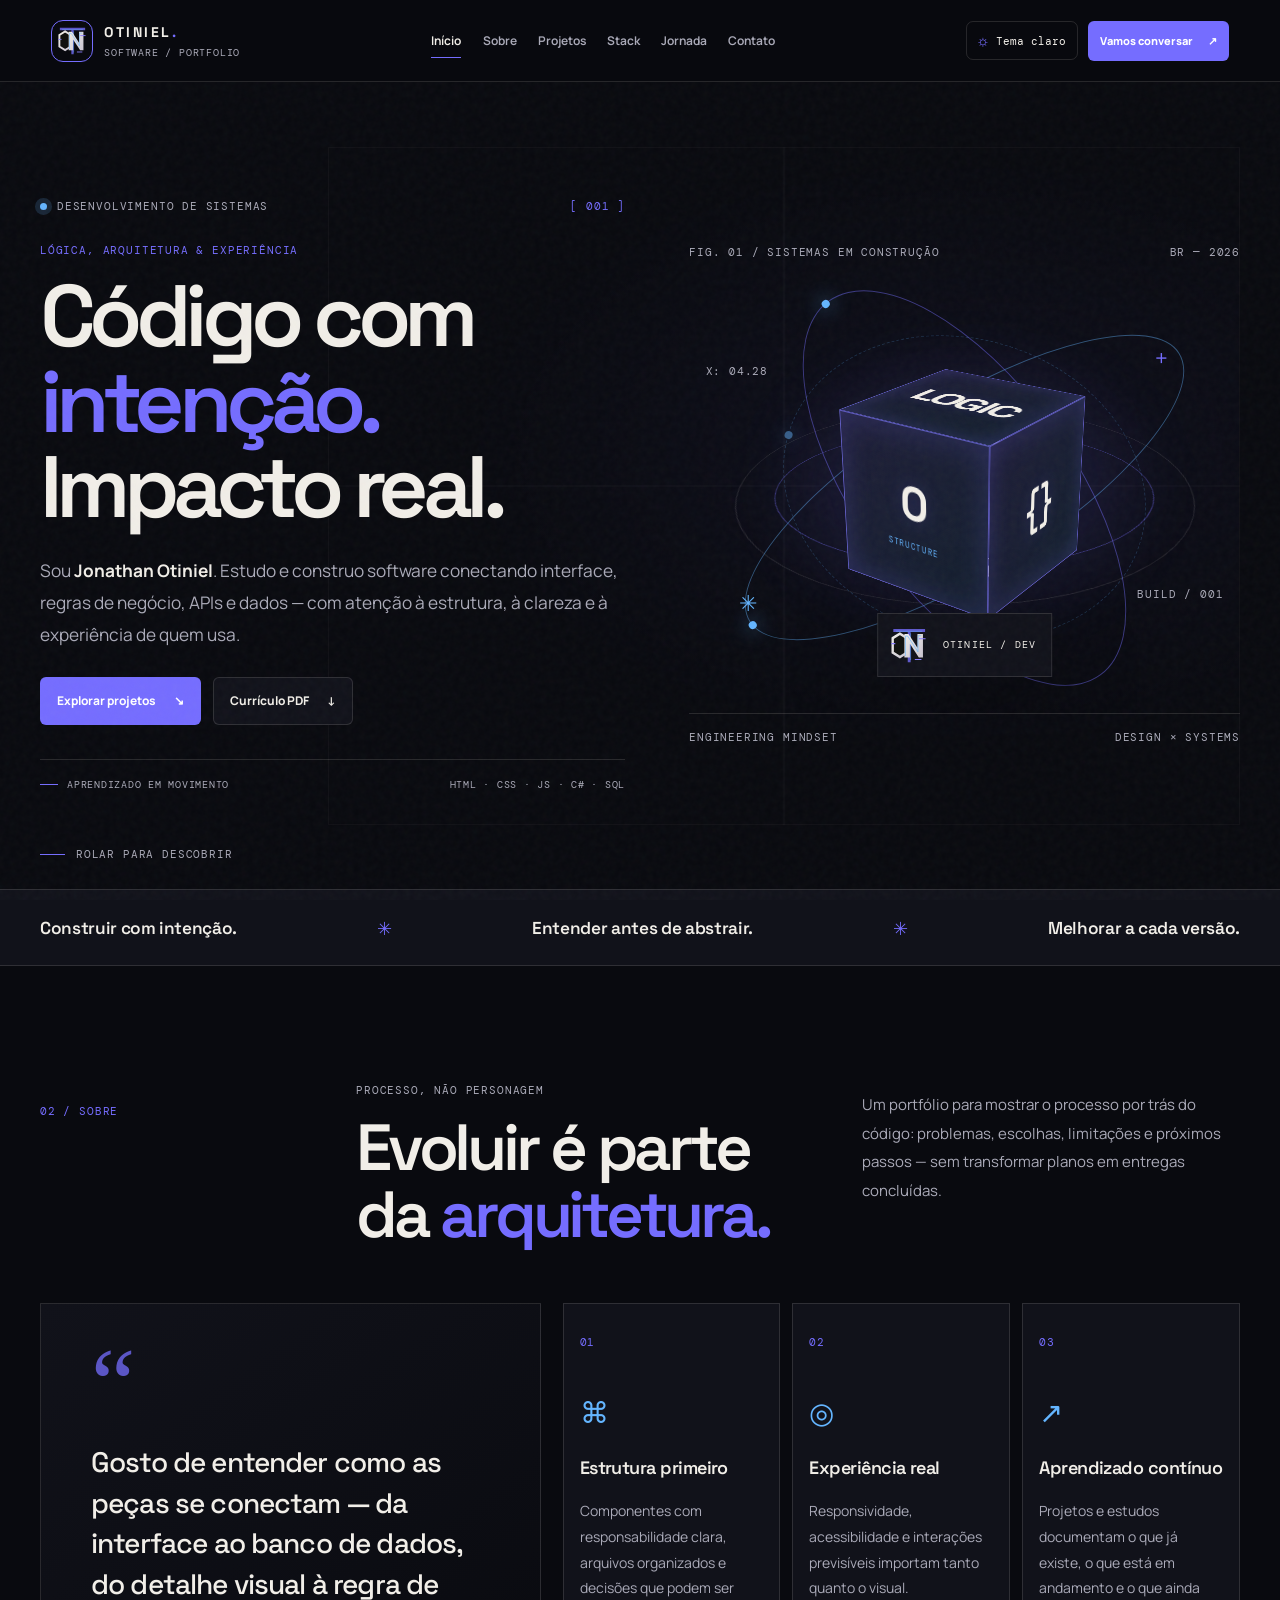
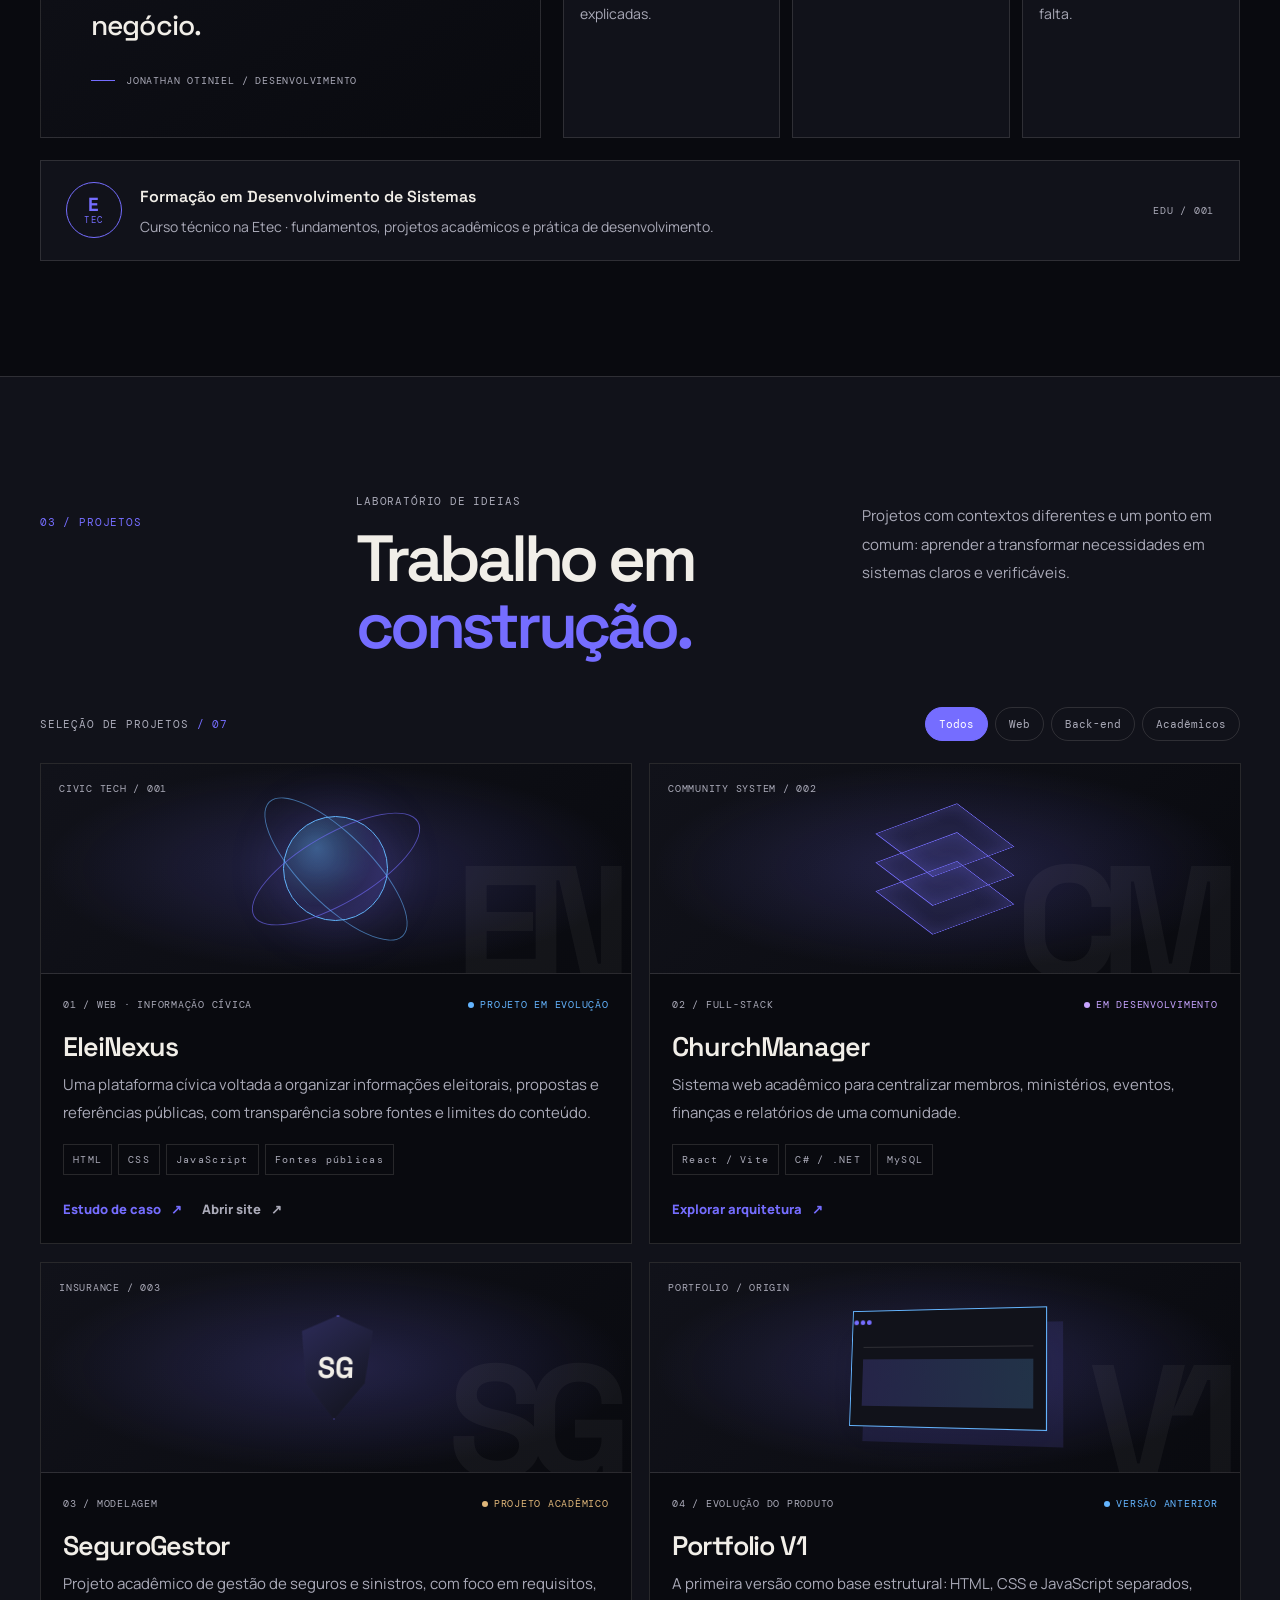
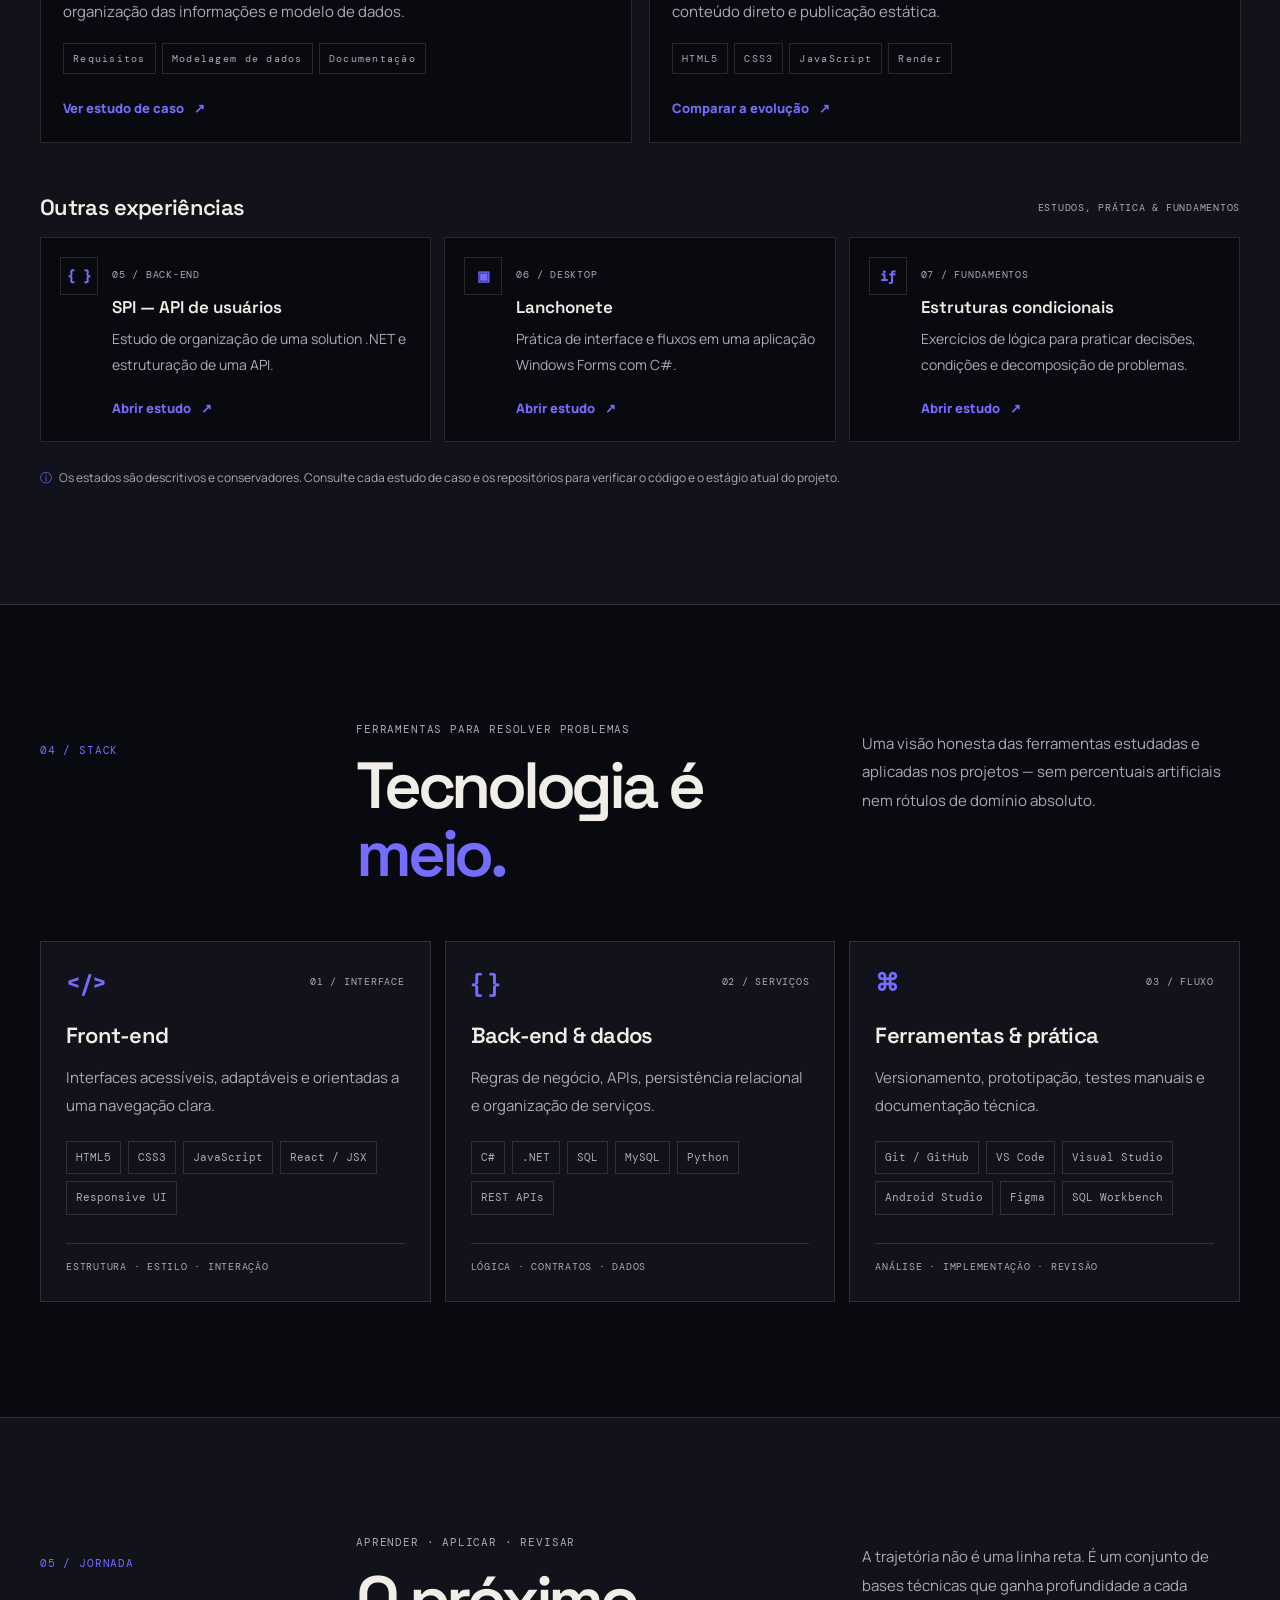
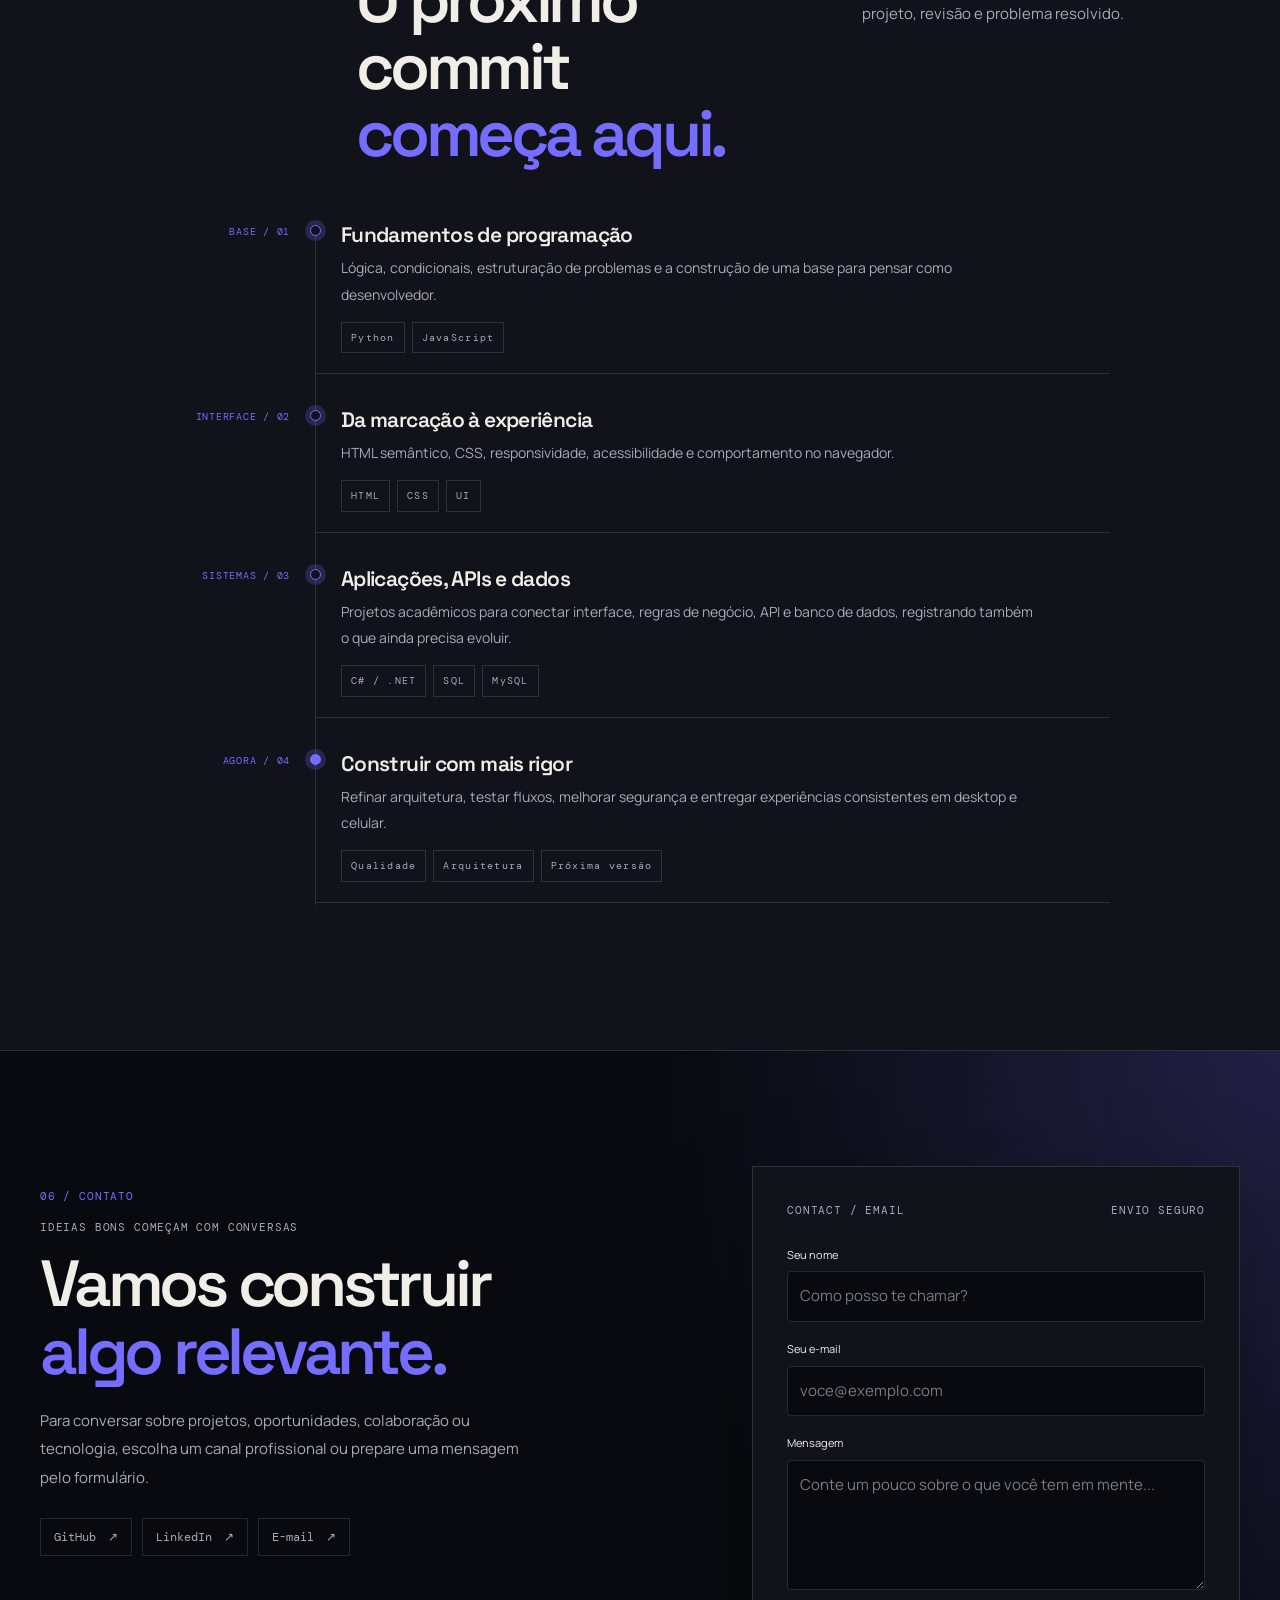
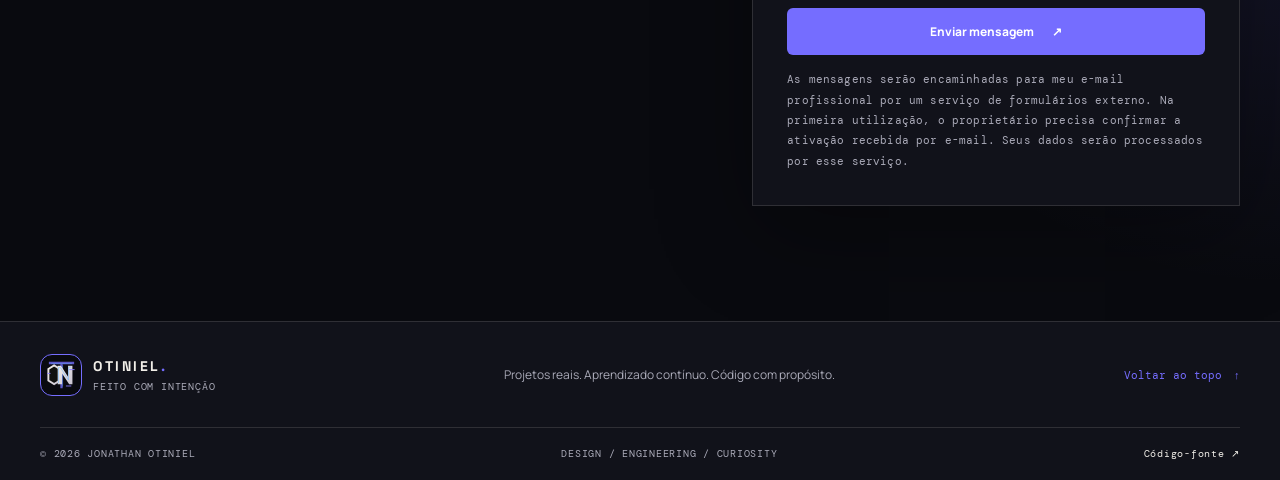
==== commit bb60ebbd: "Connect portfolio contact form to email delivery and clarify activation/privacy" ====
--- a/index.html
+++ b/index.html
@@ -4,11 +4,12 @@
   <meta charset="utf-8">
   <meta name="viewport" content="width=device-width, initial-scale=1, viewport-fit=cover">
   <meta name="theme-color" content="#090a0f">
+  <link rel="canonical" href="https://otiniel-portfolio-v2.onrender.com/">
   <meta name="description" content="Jonathan Otiniel — portfólio de desenvolvimento de sistemas, projetos web, APIs, dados e experiências digitais.">
   <meta property="og:type" content="website">
   <meta property="og:title" content="Jonathan Otiniel — Engenharia com intenção">
   <meta property="og:description" content="Projetos, decisões técnicas e evolução em desenvolvimento de software.">
-  <meta property="og:image" content="https://joots28.github.io/Otiniel-portifolio/assets/brand/otn-share.svg">
+  <meta property="og:image" content="https://otiniel-portfolio-v2.onrender.com/assets/brand/otn-share.svg">
   <meta name="twitter:card" content="summary_large_image">
   <title>Jonathan Otiniel — Portfólio</title>
   <link rel="icon" type="image/svg+xml" href="assets/brand/atom.svg">
@@ -203,13 +204,17 @@
     <section class="contact-section" id="contato" aria-labelledby="contactTitle">
       <div class="section-shell contact-layout">
         <div class="contact-copy"><p class="section-index mono">06 / CONTATO</p><p class="section-eyebrow">IDEIAS BONS COMEÇAM COM CONVERSAS</p><h2 id="contactTitle">Vamos construir<br><span>algo relevante.</span></h2><p>Para conversar sobre projetos, oportunidades, colaboração ou tecnologia, escolha um canal profissional ou prepare uma mensagem pelo formulário.</p><div class="contact-links"><a href="https://github.com/joots28" target="_blank" rel="noreferrer">GitHub <span aria-hidden="true">↗</span></a><a href="https://www.linkedin.com/in/jonathan-otiniel-053a12290" target="_blank" rel="noreferrer">LinkedIn <span aria-hidden="true">↗</span></a><a href="mailto:otinieljonathan2804@gmail.com">E-mail <span aria-hidden="true">↗</span></a></div></div>
-        <form class="contact-form" id="contactForm">
-          <div class="form-topline mono"><span>FORM / CONTACT</span><span>NO BACKEND</span></div>
+        <form class="contact-form" id="contactForm" action="https://formsubmit.co/otinieljonathan2804@gmail.com" method="POST">
+          <div class="form-topline mono"><span>CONTACT / EMAIL</span><span>ENVIO SEGURO</span></div>
+          <input type="hidden" name="_subject" value="Novo contato pelo portfólio OTINIEL">
+          <input type="hidden" name="_template" value="table">
+          <input type="hidden" name="_url" value="https://otiniel-portfolio-v2.onrender.com/">
+          <div class="form-honey" aria-hidden="true"><label for="contactWebsite">Não preencha este campo</label><input id="contactWebsite" type="text" name="_honey" tabindex="-1" autocomplete="off"></div>
           <label for="contactName">Seu nome</label><input id="contactName" name="name" autocomplete="name" required maxlength="100" placeholder="Como posso te chamar?">
           <label for="contactEmail">Seu e-mail</label><input id="contactEmail" name="email" type="email" autocomplete="email" required maxlength="160" placeholder="voce@exemplo.com">
           <label for="contactMessage">Mensagem</label><textarea id="contactMessage" name="message" rows="4" required maxlength="4000" placeholder="Conte um pouco sobre o que você tem em mente..."></textarea>
-          <button class="button button-primary form-submit" type="submit">Preparar e-mail <span aria-hidden="true">↗</span></button>
-          <p class="form-note" id="formNote">O site não envia nem armazena a mensagem. O botão abre o aplicativo de e-mail para você revisar e enviar.</p>
+          <button class="button button-primary form-submit" type="submit">Enviar mensagem <span aria-hidden="true">↗</span></button>
+          <p class="form-note" id="formNote" role="status" aria-live="polite">As mensagens serão encaminhadas para meu e-mail profissional por um serviço de formulários externo. Na primeira utilização, o proprietário precisa confirmar a ativação recebida por e-mail. Seus dados serão processados por esse serviço.</p>
         </form>
       </div>
     </section>
--- a/assets/css/cinematic.css
+++ b/assets/css/cinematic.css
@@ -0,0 +1,171 @@
+:root{color-scheme:dark;--bg:#090a0f;--surface:#11121a;--surface-2:#171822;--text:#f1eee8;--muted:#aaaab8;--line:rgba(241,238,232,.13);--accent:#756dff;--accent-2:#64b5ff;--glow:rgba(117,109,255,.22);--header:rgba(9,10,15,.96);--shadow:0 28px 90px rgba(0,0,0,.32);--display:"Space Grotesk",sans-serif;--body:"Manrope",sans-serif;--mono:"DM Mono",monospace;--page:1200px;--pointer-x:50vw;--pointer-y:30vh}
+:root[data-theme="light"]{color-scheme:light;--bg:#f1eee8;--surface:#fffdf9;--surface-2:#e9e5df;--text:#15141b;--muted:#605d68;--line:rgba(21,20,27,.15);--accent:#5b4ddb;--accent-2:#176ca8;--glow:rgba(91,77,219,.14);--header:rgba(241,238,232,.96);--shadow:0 24px 70px rgba(28,23,42,.12)}
+*{box-sizing:border-box}html{scroll-behavior:smooth;scroll-padding-top:100px}body{margin:0;background:var(--bg);color:var(--text);font-family:var(--body);font-size:15px;line-height:1.7;overflow-x:clip;transition:background .3s,color .3s}body:before{content:"";position:fixed;inset:0;z-index:10;pointer-events:none;opacity:.07;background-image:url("data:image/svg+xml,%3Csvg viewBox='0 0 180 180' xmlns='http://www.w3.org/2000/svg'%3E%3Cfilter id='n'%3E%3CfeTurbulence type='fractalNoise' baseFrequency='.8' numOctaves='3' stitchTiles='stitch'/%3E%3C/filter%3E%3Crect width='100%25' height='100%25' filter='url(%23n)' opacity='.5'/%3E%3C/svg%3E")}::selection{background:var(--accent);color:#fff}a{color:inherit;text-decoration:none}img{display:block;max-width:100%}button,input,textarea{font:inherit}button,a{-webkit-tap-highlight-color:transparent}a:focus-visible,button:focus-visible,input:focus-visible,textarea:focus-visible{outline:2px solid var(--accent-2);outline-offset:4px}.mono,.eyebrow,.hero-overline,.hero-footline,.visual-topline,.visual-footline,.coordinate,.scroll-cue,.section-index,.section-eyebrow,.project-topline,.project-status,.tag-list,.project-filter-row>p,.secondary-projects-heading>p,.stack-column-head,.stack-footer,.timeline-date,.timeline-tags,.form-topline,.form-note,.footer-bottom{font-family:var(--mono);letter-spacing:.075em}.mono{font-size:10px}.skip-link{position:fixed;top:12px;left:12px;z-index:1000;transform:translateY(-160%);padding:10px 14px;background:var(--accent);color:#fff;font-weight:800}.skip-link:focus{transform:translateY(0)}.reading-progress{position:fixed;inset:0 auto auto 0;width:100%;height:3px;z-index:1001;pointer-events:none}.reading-progress span{display:block;width:0;height:100%;background:linear-gradient(90deg,var(--accent),var(--accent-2));box-shadow:0 0 12px var(--glow)}.section-shell{width:min(var(--page),calc(100% - 64px));margin-inline:auto}.section{padding-block:clamp(78px,9vw,138px)}.site-header{height:82px;position:sticky;top:0;z-index:100;background:var(--header);border-bottom:1px solid var(--line);transition:background .25s}.header-inner{height:100%;width:min(1440px,100%);margin-inline:auto;padding-inline:clamp(20px,4vw,58px);display:grid;grid-template-columns:auto 1fr auto;align-items:center;gap:clamp(18px,3vw,44px)}.brand{min-width:0;display:inline-flex;align-items:center;gap:11px}.brand-mark{width:42px;height:42px;flex:0 0 42px;display:grid;place-items:center;overflow:hidden;border:1px solid var(--accent);border-radius:12px;background:var(--bg)}.brand-mark img{width:35px;height:35px;object-fit:contain}.brand-copy{display:grid;line-height:1.15;gap:5px}.brand-copy strong{font:700 14px var(--display);letter-spacing:.18em;white-space:nowrap}.brand-copy strong span{color:var(--accent)}.brand-copy small{font:9px var(--mono);letter-spacing:.08em;color:var(--muted);white-space:nowrap}.site-nav{display:flex;align-items:center;justify-content:center;gap:clamp(10px,1.65vw,25px)}.site-nav a{position:relative;padding:9px 0;color:var(--muted);font-size:11px;font-weight:650;white-space:nowrap;transition:color .2s}.site-nav a:after{content:"";position:absolute;left:0;right:100%;bottom:2px;height:1px;background:var(--accent);transition:right .25s}.site-nav a:hover,.site-nav a.is-active{color:var(--text)}.site-nav a:hover:after,.site-nav a.is-active:after{right:0}.header-actions{display:flex;align-items:center;gap:10px}.theme-toggle{min-height:38px;display:inline-flex;align-items:center;gap:8px;padding:8px 11px;border:1px solid var(--line);border-radius:7px;background:transparent;color:var(--text);font:10px var(--mono);cursor:pointer;white-space:nowrap}.theme-toggle:hover{border-color:var(--accent);color:var(--accent)}.theme-icon{font-size:16px;color:var(--accent)}.header-cta{min-height:40px;display:inline-flex;align-items:center;gap:15px;padding:9px 12px;border-radius:6px;background:var(--accent);color:white;font-size:11px;font-weight:800;white-space:nowrap}.header-cta:hover,.button-primary:hover{filter:brightness(1.12);transform:translateY(-2px)}.menu-toggle{display:none;width:42px;height:42px;border:1px solid var(--line);border-radius:8px;background:transparent;padding:10px;cursor:pointer}.menu-toggle span{display:block;height:1px;background:var(--text);margin:6px 0;transition:transform .2s}.menu-toggle[aria-expanded=true] span:first-child{transform:translateY(3.5px) rotate(45deg)}.menu-toggle[aria-expanded=true] span:last-child{transform:translateY(-3.5px) rotate(-45deg)}
+.hero{position:relative;min-height:min(790px,calc(100svh - 82px));display:grid;grid-template-columns:minmax(0,1.03fr) minmax(360px,.97fr);align-items:center;gap:clamp(28px,5vw,75px);padding-block:clamp(72px,9vw,125px) 96px;isolation:isolate}.hero-gridline{position:absolute;inset:8% 0 8% 24%;z-index:-2;border:1px solid var(--line);background:linear-gradient(90deg,transparent 49.8%,var(--line) 50%,transparent 50.2%),linear-gradient(transparent 49.8%,var(--line) 50%,transparent 50.2%);opacity:.26;pointer-events:none}.hero-gridline:before{content:"";position:absolute;inset:0;background:radial-gradient(ellipse at 70% 45%,var(--glow),transparent 58%)}.hero-copy{position:relative;z-index:2;max-width:670px}.eyebrow{display:flex;align-items:center;gap:10px;color:var(--muted);font-size:10px;margin:0 0 24px}.eyebrow-pulse{width:7px;height:7px;border-radius:50%;background:var(--accent-2);box-shadow:0 0 0 5px color-mix(in srgb,var(--accent-2) 16%,transparent)}.eyebrow-index{margin-left:auto;color:var(--accent)}.hero-overline{font-size:10px;color:var(--accent);margin:0 0 13px}.hero h1{font:600 clamp(51px,6.8vw,92px)/.98 var(--display);letter-spacing:-.075em;margin:0;max-width:760px}.hero h1 span{color:var(--accent)}.hero-description{max-width:590px;color:var(--muted);font-size:clamp(15px,1.5vw,18px);line-height:1.85;margin:26px 0}.hero-description strong{color:var(--text)}.hero-actions{display:flex;align-items:center;gap:12px;flex-wrap:wrap}.button{min-height:47px;display:inline-flex;align-items:center;justify-content:center;gap:18px;padding:12px 16px;border:1px solid var(--line);border-radius:6px;font-size:12px;font-weight:750;transition:transform .22s,background .22s,border-color .22s;cursor:pointer}.button-primary{border-color:transparent;background:var(--accent);color:white}.button-secondary{background:var(--surface);color:var(--text)}.button-secondary:hover{border-color:var(--accent);color:var(--accent);transform:translateY(-2px)}.hero-footline{display:flex;justify-content:space-between;align-items:center;flex-wrap:wrap;gap:15px;margin-top:34px;padding-top:16px;border-top:1px solid var(--line);font-size:9px;color:var(--muted)}.hero-footline>span:first-child{display:flex;align-items:center;gap:9px}.footline-mark{width:18px;height:1px;background:var(--accent)}.hero-visual{position:relative;min-width:0;isolation:isolate}.visual-topline,.visual-footline{display:flex;justify-content:space-between;gap:12px;color:var(--muted);font-size:9px}.visual-stage{position:relative;height:450px;display:grid;place-items:center;perspective:1100px;isolation:isolate;overflow:hidden}.visual-stage:after{content:"";position:absolute;inset:15% 10%;z-index:-3;background:radial-gradient(ellipse,var(--glow),transparent 68%);filter:blur(24px)}.stage-halo{position:absolute;border-radius:50%;border:1px solid var(--line);pointer-events:none}.halo-a{width:82%;aspect-ratio:1;transform:rotateX(65deg) rotateZ(-23deg);animation:halo-drift 18s linear infinite}.halo-b{width:68%;aspect-ratio:1;border-color:color-mix(in srgb,var(--accent) 45%,transparent);transform:rotateX(69deg) rotateZ(42deg);animation:halo-drift 23s linear infinite reverse}.orbit{position:absolute;border:1px solid color-mix(in srgb,var(--accent-2) 42%,transparent);border-radius:50%;pointer-events:none}.orbit i{position:absolute;width:8px;height:8px;background:var(--accent-2);border-radius:50%;box-shadow:0 0 20px var(--accent-2);top:50%;left:-4px}.orbit-a{width:92%;height:38%;transform:rotate(-32deg);animation:orbit-turn 22s linear infinite}.orbit-b{width:84%;height:48%;transform:rotate(54deg);border-color:color-mix(in srgb,var(--accent) 46%,transparent);animation:orbit-turn 27s linear infinite reverse}.orbit-c{width:67%;height:66%;transform:rotate(18deg);border-style:dashed;opacity:.48;animation:orbit-turn 44s linear infinite}.cube-scene{width:190px;height:190px;position:relative;perspective:900px;transform:translateY(-4px)}.cube{--cube-size:170px;position:absolute;width:var(--cube-size);height:var(--cube-size);left:50%;top:50%;transform-style:preserve-3d;transform:translate(-50%,-50%) rotateX(-23deg) rotateY(-35deg);animation:cube-float 12s ease-in-out infinite}.cube-face{position:absolute;width:var(--cube-size);height:var(--cube-size);display:flex;flex-direction:column;align-items:center;justify-content:center;gap:8px;border:1px solid color-mix(in srgb,var(--accent) 65%,var(--line));background:linear-gradient(135deg,color-mix(in srgb,var(--surface) 87%,var(--accent) 13%),color-mix(in srgb,var(--bg) 87%,var(--accent-2) 13%));box-shadow:inset 0 0 35px var(--glow);backface-visibility:visible}.cube-face span{font:700 48px var(--display);letter-spacing:-.08em;color:var(--text);text-shadow:0 0 22px var(--glow)}.cube-face small{font:9px var(--mono);letter-spacing:.19em;color:var(--accent-2)}.face-front{transform:translateZ(85px)}.face-back{transform:rotateY(180deg) translateZ(85px)}.face-right{transform:rotateY(90deg) translateZ(85px)}.face-left{transform:rotateY(-90deg) translateZ(85px)}.face-top{transform:rotateX(90deg) translateZ(85px)}.face-bottom{transform:rotateX(-90deg) translateZ(85px)}.hero-logo-plaque{position:absolute;z-index:4;bottom:36px;left:50%;display:flex;align-items:center;gap:12px;transform:translateX(-50%);padding:9px 15px 9px 9px;border:1px solid var(--line);background:var(--surface);box-shadow:var(--shadow);white-space:nowrap;font:10px var(--mono);letter-spacing:.12em}.hero-logo-plaque img{width:44px;height:44px}.coordinate{position:absolute;font-size:9px;color:var(--muted)}.coord-a{left:3%;top:22%}.coord-b{right:3%;bottom:24%}.visual-cross{position:absolute;color:var(--accent);font-size:22px}.cross-a{top:17%;right:13%}.cross-b{bottom:20%;left:9%;color:var(--accent-2)}.visual-footline{padding-top:14px;border-top:1px solid var(--line)}.scroll-cue{position:absolute;bottom:25px;left:0;display:flex;align-items:center;gap:11px;color:var(--muted);font-size:9px}.scroll-cue span{display:inline-block;width:25px;height:1px;background:var(--accent);animation:cue-pulse 1.5s ease-in-out infinite}
+.intro-band{border-block:1px solid var(--line);background:var(--surface)}.intro-band-inner{min-height:75px;display:flex;align-items:center;justify-content:space-between;gap:18px}.intro-band p{font:600 clamp(12px,1.5vw,17px) var(--display);letter-spacing:-.02em}.intro-band span{color:var(--accent);font-size:18px}.section-heading{display:grid;grid-template-columns:.7fr 1.2fr 1fr;gap:clamp(20px,4vw,52px);align-items:start;margin-bottom:54px}.section-index{font-size:10px;color:var(--accent);padding-top:10px}.section-eyebrow{font-size:9px;color:var(--muted);margin:0 0 13px}.section-heading h2,.contact-layout h2{font:600 clamp(40px,5.1vw,66px)/1.03 var(--display);letter-spacing:-.065em;margin:0}.section-heading h2 span,.contact-layout h2 span{color:var(--accent)}.section-summary{color:var(--muted);font-size:13px;line-height:1.9;margin:10px 0 0;max-width:370px}.about-layout{display:grid;grid-template-columns:.85fr 1.15fr;gap:22px;align-items:stretch}.about-manifesto{padding:clamp(28px,4vw,50px);border:1px solid var(--line);background:linear-gradient(145deg,var(--surface),var(--bg));display:flex;flex-direction:column;justify-content:space-between;min-height:310px}.manifesto-mark{font:100px/.6 Georgia,serif;color:var(--accent);opacity:.75}.about-manifesto>p{font:500 clamp(19px,2.2vw,27px)/1.45 var(--display);letter-spacing:-.03em;max-width:400px}.manifesto-signature{display:flex;align-items:center;gap:11px;color:var(--muted);font:9px var(--mono);letter-spacing:.08em}.signature-line{width:24px;height:1px;background:var(--accent)}.principle-grid{display:grid;grid-template-columns:repeat(3,minmax(0,1fr));gap:12px}.principle-card{min-width:0;position:relative;padding:21px 16px;border:1px solid var(--line);background:var(--surface)}.principle-number{color:var(--accent);font-size:10px}.principle-icon{margin-top:32px;font-size:29px;color:var(--accent-2)}.principle-card h3{font:600 16px/1.3 var(--display);letter-spacing:-.03em}.principle-card p{margin-bottom:0;color:var(--muted);font-size:12px;line-height:1.8}.education-strip{margin-top:22px;padding:20px 25px;display:flex;align-items:center;gap:18px;border:1px solid var(--line);background:var(--surface)}.education-seal{width:56px;height:56px;flex:0 0 56px;display:grid;place-content:center;text-align:center;border:1px solid var(--accent);border-radius:50%;font:800 19px var(--display);color:var(--accent);line-height:1}.education-seal span{display:block;font:9px var(--mono);letter-spacing:.16em}.education-strip strong{font:600 14px var(--display)}.education-strip p{margin:4px 0 0;color:var(--muted);font-size:12px}.education-index{margin-left:auto;color:var(--muted);font-size:9px}
+.projects-section{padding-block:clamp(75px,9vw,132px);background:var(--surface);border-block:1px solid var(--line)}.projects-heading{margin-bottom:48px}.project-filter-row{display:flex;align-items:center;justify-content:space-between;gap:20px;margin-bottom:22px}.project-filter-row>p{margin:0;color:var(--muted);font-size:9px}.project-filter-row>p span{color:var(--accent)}.project-filters{display:flex;gap:7px;flex-wrap:wrap}.filter-chip{border:1px solid var(--line);border-radius:999px;background:transparent;color:var(--muted);padding:8px 12px;font:10px var(--mono);cursor:pointer;transition:background .2s,color .2s,border-color .2s}.filter-chip:hover,.filter-chip.is-selected{background:var(--accent);border-color:var(--accent);color:#fff}.featured-project-grid{display:grid;grid-template-columns:repeat(2,minmax(0,1fr));gap:17px;align-items:stretch}.project-card{min-width:0;display:flex;flex-direction:column;overflow:hidden;border:1px solid var(--line);background:var(--bg);transform:perspective(1200px) rotateX(var(--rx,0deg)) rotateY(var(--ry,0deg));transform-style:preserve-3d;transition:transform .24s ease,border-color .24s,box-shadow .24s}.project-card:hover{border-color:color-mix(in srgb,var(--accent) 60%,var(--line));box-shadow:var(--shadow)}.project-featured{grid-column:span 1}.project-art{position:relative;min-height:210px;display:grid;place-items:center;overflow:hidden;border-bottom:1px solid var(--line);isolation:isolate;background:radial-gradient(ellipse at center,var(--glow),transparent 70%),linear-gradient(135deg,var(--surface),var(--bg))}.project-art:before{content:"";position:absolute;inset:0;opacity:.28;background:linear-gradient(90deg,transparent 49.5%,var(--line) 50%,transparent 50.5%),linear-gradient(transparent 49.5%,var(--line) 50%,transparent 50.5%);background-size:34px 34px;mask-image:radial-gradient(ellipse,black,transparent 80%)}.art-watermark{position:absolute;right:18px;bottom:-30px;font:700 clamp(95px,14vw,160px)/1 var(--display);letter-spacing:-.12em;color:var(--text);opacity:.045}.art-caption{position:absolute;left:18px;top:16px;font-size:9px;color:var(--muted)}.art-sphere{width:105px;height:105px;border:1px solid var(--accent-2);border-radius:50%;background:radial-gradient(circle at 32% 30%,color-mix(in srgb,var(--accent-2) 42%,transparent),transparent 58%);box-shadow:inset -20px -15px 30px var(--glow),0 0 55px var(--glow);position:relative;transform:translateZ(30px);animation:sphere-float 7s ease-in-out infinite}.art-orbit{position:absolute;width:190px;height:70px;border:1px solid color-mix(in srgb,var(--accent) 60%,transparent);border-radius:50%;transform:rotate(-30deg);animation:orbit-turn 15s linear infinite}.art-orbit-two{transform:rotate(45deg);border-color:color-mix(in srgb,var(--accent-2) 56%,transparent);animation-direction:reverse}.art-grid-cube{width:100px;height:100px;position:relative;transform-style:preserve-3d;transform:rotateX(58deg) rotateZ(-35deg);animation:grid-cube-float 8s ease-in-out infinite}.art-grid-cube span{position:absolute;inset:0;border:1px solid var(--accent);background:color-mix(in srgb,var(--accent) 7%,transparent);box-shadow:inset 0 0 24px var(--glow)}.art-grid-cube span:nth-child(2){transform:translateZ(34px)}.art-grid-cube span:nth-child(3){transform:translateZ(-34px)}.art-shield{width:90px;height:105px;display:grid;place-items:center;clip-path:polygon(50% 0,91% 15%,84% 65%,50% 100%,16% 65%,9% 15%);border:1px solid var(--accent);background:linear-gradient(145deg,color-mix(in srgb,var(--accent) 28%,var(--surface)),var(--surface));filter:drop-shadow(0 0 20px var(--glow));transform:rotateY(-16deg) rotateX(8deg);animation:shield-float 6s ease-in-out infinite}.art-shield span{font:700 30px var(--display);color:var(--text)}.art-browser{width:200px;height:120px;position:relative;border:1px solid var(--accent-2);background:var(--surface);transform:perspective(500px) rotateY(-12deg) rotateX(5deg);box-shadow:15px 15px 0 color-mix(in srgb,var(--accent) 13%,transparent),0 20px 40px rgba(0,0,0,.18)}.art-browser>span{display:inline-block;width:5px;height:5px;margin:9px 1px;border-radius:50%;background:var(--accent)}.browser-line{height:1px;background:var(--line);margin:5px 12px}.browser-block{height:48px;margin:12px;background:linear-gradient(90deg,var(--accent),var(--accent-2));opacity:.2}.project-content{padding:22px;display:flex;flex-direction:column;align-items:flex-start;flex:1}.project-topline{width:100%;display:flex;align-items:flex-start;justify-content:space-between;gap:10px;flex-wrap:wrap;font-size:8px;color:var(--muted)}.project-status{display:inline-flex;align-items:center;gap:6px;color:var(--accent-2);font-size:8px}.project-status i{display:inline-block;width:6px;height:6px;background:currentColor;border-radius:50%}.status-work{color:#c7a4ff}.status-study{color:#e0b77a}.project-content h3{margin:17px 0 8px;font:600 clamp(22px,2.4vw,29px)/1.2 var(--display);letter-spacing:-.04em}.project-content>p{margin:0;color:var(--muted);font-size:12px;line-height:1.85}.tag-list{display:flex;gap:6px;flex-wrap:wrap;margin:17px 0 23px}.tag-list span,.skill-pills span,.timeline-tags span{padding:5px 8px;border:1px solid var(--line);color:var(--muted);font-size:9px}.project-actions{display:flex;align-items:center;gap:20px;flex-wrap:wrap;margin-top:auto}.project-link,.compact-main>a{display:inline-flex;align-items:center;gap:10px;color:var(--accent);font-size:11px;font-weight:800}.project-link:hover,.compact-main>a:hover{color:var(--accent-2)}.project-link-muted{color:var(--muted)}.secondary-projects-heading{display:flex;align-items:center;justify-content:space-between;gap:20px;margin:50px 0 16px}.secondary-projects-heading h3{font:600 20px var(--display);letter-spacing:-.03em;margin:0}.secondary-projects-heading>p{margin:0;color:var(--muted);font-size:9px}.compact-project-grid{display:grid;grid-template-columns:repeat(3,minmax(0,1fr));gap:13px}.compact-card{min-width:0;display:flex;gap:14px;padding:19px;border:1px solid var(--line);background:var(--bg)}.compact-icon{width:38px;height:38px;flex:0 0 38px;display:grid;place-items:center;border:1px solid var(--line);color:var(--accent);font:700 14px var(--mono)}.compact-main{min-width:0}.compact-main>.mono{font-size:8px;color:var(--muted)}.compact-main h4{margin:8px 0;font:600 15px/1.3 var(--display)}.compact-main p{margin:0 0 14px;color:var(--muted);font-size:11px;line-height:1.75}.compact-main>a{font-size:10px}.project-note{margin:25px 0 0;color:var(--muted);font-size:10px;line-height:1.8}.project-note span{color:var(--accent);margin-right:5px}
+.stack-board{display:grid;grid-template-columns:repeat(3,minmax(0,1fr));gap:14px}.stack-column{min-width:0;padding:25px;border:1px solid var(--line);background:var(--surface)}.stack-column-head{display:flex;align-items:center;justify-content:space-between;gap:10px;color:var(--muted);font-size:9px}.stack-symbol{font:700 24px var(--display);color:var(--accent)}.stack-column h3{font:600 20px var(--display);margin:23px 0 8px;letter-spacing:-.035em}.stack-column>p{min-height:58px;color:var(--muted);font-size:12px;line-height:1.8}.skill-pills{display:flex;flex-wrap:wrap;gap:7px;margin:19px 0 28px}.skill-pills span{font-family:var(--mono)}.stack-footer{border-top:1px solid var(--line);padding-top:14px;color:var(--muted);font-size:8px}
+.journey-section{padding-block:clamp(78px,9vw,130px);background:var(--surface);border-block:1px solid var(--line)}.timeline{max-width:940px;margin-inline:auto;position:relative}.timeline:before{content:"";position:absolute;top:8px;bottom:30px;left:145px;width:1px;background:var(--line)}.timeline-item{display:grid;grid-template-columns:120px 1fr;gap:26px;position:relative;padding:0 0 32px 0}.timeline-marker{position:absolute;left:140px;top:4px;width:11px;height:11px;border:1px solid var(--accent);border-radius:50%;background:var(--surface);box-shadow:0 0 0 5px var(--glow)}.timeline-marker.marker-current{background:var(--accent)}.timeline-date{text-align:right;font-size:9px;color:var(--accent);padding-top:2px}.timeline-content{padding:0 0 20px 25px;border-bottom:1px solid var(--line)}.timeline-content h3{margin:0 0 7px;font:600 19px var(--display);letter-spacing:-.03em}.timeline-content p{max-width:700px;margin:0;color:var(--muted);font-size:12px;line-height:1.9}.timeline-tags{display:flex;gap:7px;flex-wrap:wrap;margin-top:13px}.timeline-tags span{font-size:8px}
+.contact-section{padding-block:clamp(78px,9vw,130px);position:relative;overflow:hidden}.contact-section:before{content:"";position:absolute;inset:0 0 auto auto;width:50%;height:100%;pointer-events:none;background:radial-gradient(ellipse at top right,var(--glow),transparent 68%)}.contact-layout{position:relative;display:grid;grid-template-columns:1fr .8fr;gap:clamp(36px,8vw,110px);align-items:start}.contact-copy>p:not(.section-index):not(.section-eyebrow){max-width:500px;color:var(--muted);font-size:13px;line-height:1.9;margin:22px 0}.contact-links{display:flex;flex-wrap:wrap;gap:10px;margin-top:26px}.contact-links a{display:inline-flex;gap:12px;padding:10px 13px;border:1px solid var(--line);font:10px var(--mono);color:var(--muted)}.contact-links a:hover{color:var(--accent);border-color:var(--accent)}.contact-form{padding:clamp(22px,3vw,34px);border:1px solid var(--line);background:var(--surface);box-shadow:var(--shadow)}.form-topline{display:flex;justify-content:space-between;gap:12px;margin-bottom:24px;color:var(--muted);font-size:9px}.contact-form label{display:block;margin:17px 0 7px;color:var(--text);font-size:10px}.contact-form input,.contact-form textarea{display:block;width:100%;border:1px solid var(--line);border-radius:4px;padding:12px;background:var(--bg);color:var(--text);font:12px var(--body);resize:vertical}.contact-form input::placeholder,.contact-form textarea::placeholder{color:var(--muted);opacity:.7}.form-submit{width:100%;margin-top:18px}.form-note{margin:14px 0 0;color:var(--muted);font-size:9px;line-height:1.8;letter-spacing:.015em}
+.site-footer{border-top:1px solid var(--line);background:var(--surface)}.footer-main{min-height:105px;display:flex;align-items:center;justify-content:space-between;gap:24px;padding-block:20px}.footer-main>p{color:var(--muted);font-size:11px}.back-top{display:inline-flex;gap:11px;font:10px var(--mono);color:var(--accent)}.footer-bottom{display:flex;justify-content:space-between;align-items:center;gap:15px;flex-wrap:wrap;padding-block:17px;border-top:1px solid var(--line);color:var(--muted);font-size:8px}.footer-bottom a{color:var(--text)}
+/* Case-study pages reuse the exact design system and interaction model. */
+.case-hero{position:relative;padding:clamp(65px,9vw,120px) 0 65px;border-bottom:1px solid var(--line);overflow:hidden}.case-hero:before{content:"";position:absolute;inset:0 0 0 auto;width:46%;background:radial-gradient(ellipse at center,var(--glow),transparent 70%);pointer-events:none}.case-topline{display:flex;align-items:center;justify-content:space-between;gap:14px;flex-wrap:wrap;color:var(--muted);font:10px var(--mono);letter-spacing:.1em}.case-title{position:relative;margin:25px 0 20px;font:600 clamp(46px,8vw,92px)/.98 var(--display);letter-spacing:-.075em}.case-title span{color:var(--accent)}.case-intro{position:relative;max-width:740px;color:var(--muted);font-size:clamp(15px,1.6vw,18px);line-height:1.9}.case-meta{display:flex;flex-wrap:wrap;gap:8px;margin-top:28px}.case-meta span{padding:6px 10px;border:1px solid var(--line);font:9px var(--mono);color:var(--muted)}.case-actions{display:flex;gap:12px;flex-wrap:wrap;margin-top:30px}.case-content{padding-block:70px 115px}.case-heading{margin:0 0 22px;font:600 clamp(27px,3.4vw,39px)/1.15 var(--display);letter-spacing:-.04em}.case-heading span{color:var(--accent)}.case-lead{max-width:820px;color:var(--muted);font-size:14px;line-height:1.95}.case-grid{display:grid;grid-template-columns:repeat(3,minmax(0,1fr));gap:14px;margin:30px 0 55px}.case-panel{padding:24px;border:1px solid var(--line);background:var(--surface)}.case-panel small{font:9px var(--mono);letter-spacing:.09em;color:var(--accent)}.case-panel h3{margin:17px 0 8px;font:600 19px var(--display)}.case-panel p{margin:0;color:var(--muted);font-size:12px;line-height:1.85}.case-note{padding:20px 22px;border-left:2px solid var(--accent);background:var(--surface);color:var(--muted);font-size:12px;line-height:1.9}.case-footer{padding:20px 0;border-top:1px solid var(--line);display:flex;justify-content:space-between;flex-wrap:wrap;gap:15px;color:var(--muted);font:9px var(--mono)}
+html.js-reveal-ready .reveal-card{opacity:0;transform:translateY(18px);transition:opacity .6s ease,transform .6s cubic-bezier(.2,.8,.2,1)}html.js-reveal-ready .reveal-card.is-visible{opacity:1;transform:translateY(0)}@keyframes cube-float{0%,100%{transform:translate(-50%,-50%) rotateX(-23deg) rotateY(-35deg) translateY(0)}50%{transform:translate(-50%,-50%) rotateX(-12deg) rotateY(25deg) translateY(-10px)}}@keyframes halo-drift{to{transform:rotateX(65deg) rotateZ(337deg)}}@keyframes orbit-turn{to{rotate:360deg}}@keyframes cue-pulse{0%,100%{opacity:.3;transform:translateX(-3px)}50%{opacity:1;transform:translateX(3px)}}@keyframes sphere-float{0%,100%{transform:translateY(0) rotateY(-12deg)}50%{transform:translateY(-9px) rotateY(20deg)}}@keyframes grid-cube-float{0%,100%{transform:rotateX(58deg) rotateZ(-35deg) translateY(0)}50%{transform:rotateX(48deg) rotateZ(-22deg) translateY(-10px)}}@keyframes shield-float{0%,100%{transform:rotateY(-16deg) rotateX(8deg) translateY(0)}50%{transform:rotateY(10deg) rotateX(-3deg) translateY(-7px)}}
+@media(min-width:1400px){.hero h1{font-size:96px}.visual-stage{height:490px}}
+@media(max-width:1080px){.header-inner{grid-template-columns:auto 1fr auto;gap:18px}.site-nav{gap:13px}.site-nav a{font-size:10px}.header-cta{display:none}.hero{grid-template-columns:minmax(0,1fr) minmax(310px,.86fr);gap:28px}.visual-stage{height:390px}.cube{--cube-size:145px}.face-front{transform:translateZ(72.5px)}.face-back{transform:rotateY(180deg) translateZ(72.5px)}.face-right{transform:rotateY(90deg) translateZ(72.5px)}.face-left{transform:rotateY(-90deg) translateZ(72.5px)}.face-top{transform:rotateX(90deg) translateZ(72.5px)}.face-bottom{transform:rotateX(-90deg) translateZ(72.5px)}.section-heading{grid-template-columns:.55fr 1fr 1fr;gap:24px}.principle-grid{grid-template-columns:1fr}.principle-card{padding:20px}.principle-icon{margin-top:18px}.principle-card p{font-size:11px}.compact-project-grid{grid-template-columns:repeat(2,minmax(0,1fr))}}
+@media(max-width:820px){html{scroll-padding-top:76px}.site-header{height:72px}.header-inner{grid-template-columns:1fr auto;padding-inline:20px}.site-nav{position:absolute;top:calc(100% + 1px);left:12px;right:12px;z-index:100;display:none;align-items:stretch;gap:3px;padding:10px;border:1px solid var(--line);background:var(--surface);box-shadow:var(--shadow)}.site-nav.is-open{display:flex;flex-direction:column}.site-nav a{padding:12px 13px;font-size:12px}.site-nav a:after{display:none}.site-nav a.is-active{background:var(--surface-2);color:var(--accent)}.header-actions{gap:8px}.menu-toggle{display:block}.theme-toggle{padding:8px 10px}.hero{min-height:auto;grid-template-columns:1fr;padding-block:75px 95px;gap:25px}.hero-copy{max-width:740px}.hero h1{font-size:clamp(52px,11vw,84px)}.hero-visual{max-width:630px;width:100%;margin-inline:auto}.visual-stage{height:380px}.scroll-cue{bottom:25px}.section-heading{grid-template-columns:1fr 1.3fr;gap:14px 26px}.section-summary{grid-column:2;margin-top:0}.about-layout{grid-template-columns:1fr}.principle-grid{grid-template-columns:repeat(3,minmax(0,1fr))}.principle-icon{margin-top:22px}.principle-card p{font-size:11px}.featured-project-grid{gap:12px}.project-art{min-height:170px}.project-content{padding:17px}.project-topline{font-size:7px}.project-status{font-size:7px}.tag-list span{font-size:8px}.compact-project-grid{grid-template-columns:1fr 1fr}.stack-board{grid-template-columns:1fr}.stack-column>p{min-height:0}.stack-column{padding:23px}.contact-layout{grid-template-columns:1fr 1fr;gap:28px}.case-grid{grid-template-columns:1fr 1fr}}
+@media(max-width:560px){.section-shell{width:calc(100% - 36px)}.header-inner{padding-inline:14px;gap:9px}.brand{gap:8px}.brand-mark{width:36px;height:36px;flex-basis:36px}.brand-mark img{width:31px;height:31px}.brand-copy strong{font-size:12px}.brand-copy small{font-size:8px;letter-spacing:.04em}.theme-toggle{width:40px;height:40px;min-height:40px;justify-content:center;padding:8px;border-radius:8px}.theme-label{display:none}.theme-icon{font-size:17px}.hero{padding-block:58px 82px;gap:14px}.hero h1{font-size:clamp(48px,13.5vw,70px)}.eyebrow{font-size:8px;gap:7px}.hero-overline{font-size:8px}.hero-description{font-size:14px;line-height:1.8;margin:20px 0}.hero-actions{gap:9px}.button{min-height:44px;padding:11px 12px;font-size:11px;gap:11px}.hero-footline{font-size:8px;margin-top:25px;align-items:flex-start}.hero-footline>span:last-child{max-width:42%;text-align:right}.visual-topline,.visual-footline{font-size:7px}.visual-stage{height:320px}.cube{--cube-size:118px}.face-front{transform:translateZ(59px)}.face-back{transform:rotateY(180deg) translateZ(59px)}.face-right{transform:rotateY(90deg) translateZ(59px)}.face-left{transform:rotateY(-90deg) translateZ(59px)}.face-top{transform:rotateX(90deg) translateZ(59px)}.face-bottom{transform:rotateX(-90deg) translateZ(59px)}.cube-face span{font-size:34px}.cube-face small{font-size:7px}.cube-scene{width:130px;height:130px}.hero-logo-plaque{bottom:23px;gap:8px;font-size:8px}.hero-logo-plaque img{width:33px;height:33px}.coordinate{font-size:7px}.coord-a{left:1%;top:20%}.coord-b{right:1%;bottom:20%}.intro-band-inner{min-height:65px;gap:9px}.intro-band p{font-size:10px}.intro-band span{font-size:12px}.section{padding-block:78px}.section-heading{grid-template-columns:1fr;gap:12px;margin-bottom:32px}.section-index{padding-top:0}.section-heading h2,.contact-layout h2{font-size:clamp(38px,11vw,54px)}.section-summary{grid-column:auto;font-size:12px}.about-manifesto{padding:25px;min-height:260px}.manifesto-mark{font-size:75px}.about-manifesto>p{font-size:20px}.principle-grid{grid-template-columns:1fr}.principle-card{padding:18px}.principle-icon{margin-top:12px;font-size:24px}.principle-card h3{font-size:16px;margin:8px 0}.education-strip{align-items:flex-start;padding:16px;gap:13px}.education-seal{width:44px;height:44px;flex-basis:44px;font-size:16px}.education-strip strong{font-size:12px}.education-strip p{font-size:11px}.education-index{display:none}.projects-section{padding-block:76px}.project-filter-row{align-items:flex-start;flex-direction:column;margin-bottom:17px}.project-filters{width:100%;gap:6px}.filter-chip{padding:8px 10px;font-size:9px}.featured-project-grid{grid-template-columns:1fr}.project-featured{grid-column:auto}.project-art{min-height:185px}.project-content{padding:20px}.project-topline{font-size:8px}.project-status{font-size:8px}.project-content h3{font-size:24px}.project-content>p{font-size:12px}.tag-list span{font-size:8px}.secondary-projects-heading{align-items:flex-start;flex-direction:column;gap:5px;margin-top:36px}.compact-project-grid{grid-template-columns:1fr}.compact-card{padding:17px}.compact-main h4{font-size:15px}.stack-column{padding:20px}.stack-column h3{margin-top:18px}.timeline:before{left:5px}.timeline-item{grid-template-columns:1fr;gap:9px;padding-left:23px;padding-bottom:28px}.timeline-marker{left:0;top:4px}.timeline-date{text-align:left}.timeline-content{padding:0 0 18px;border-bottom:1px solid var(--line)}.timeline-content h3{font-size:17px}.timeline-content p{font-size:12px}.contact-layout{grid-template-columns:1fr;gap:30px}.contact-form{padding:20px}.form-topline{font-size:8px}.footer-main{align-items:flex-start;flex-wrap:wrap;gap:15px;padding-block:25px}.footer-main>p{flex-basis:100%;order:3;margin:0}.footer-bottom{font-size:7px}.footer-bottom>span:nth-child(2){display:none}.case-hero{padding-block:55px 45px}.case-topline{font-size:8px}.case-title{font-size:clamp(43px,13vw,62px);margin:20px 0 15px}.case-intro{font-size:14px}.case-content{padding-block:45px 75px}.case-grid{grid-template-columns:1fr;gap:10px;margin:20px 0 35px}.case-panel{padding:20px}.case-panel h3{margin-top:12px}.case-footer{font-size:8px}}
+@media(prefers-reduced-motion:reduce){*,*::before,*::after{scroll-behavior:auto!important;animation-duration:.01ms!important;animation-iteration-count:1!important;transition-duration:.01ms!important}html.js-reveal-ready .reveal-card{opacity:1;transform:none}}
+
+.project-card[hidden],.compact-card[hidden]{display:none!important}
+
+
+/* READABILITY PASS — updated typography scale for desktop and touch devices */
+body{font-size:17px;line-height:1.78}
+.site-nav a{font-size:12px}
+.brand-copy small{font-size:10px}
+.theme-toggle,.header-cta{font-size:11px}
+.eyebrow,.hero-overline,.section-index,.section-eyebrow,.visual-topline,.visual-footline,.coordinate,.scroll-cue{font-size:11px}
+.hero-description{font-size:clamp(17px,1.35vw,19px);line-height:1.85}
+.hero-footline{font-size:10px}
+.intro-band p{font-size:clamp(14px,1.35vw,18px)}
+.section-heading h2,.contact-layout h2{font-size:clamp(44px,5.1vw,70px)}
+.section-summary{font-size:15px;line-height:1.9}
+.about-manifesto>p{font-size:clamp(22px,2.2vw,29px)}
+.manifesto-signature{font-size:10px}
+.principle-number{font-size:11px}
+.principle-card h3{font-size:18px}
+.principle-card p{font-size:14px;line-height:1.85}
+.education-strip strong{font-size:16px}
+.education-strip p{font-size:14px}
+.education-index{font-size:10px}
+.project-filter-row>p{font-size:11px}
+.filter-chip{font-size:11px;padding:9px 13px}
+.project-art .art-caption{font-size:10px}
+.project-topline,.project-status{font-size:10px}
+.project-content h3{font-size:clamp(24px,2.1vw,31px)}
+.project-content>p{font-size:15px;line-height:1.85}
+.tag-list span{font-size:10px;padding:6px 9px}
+.project-link,.compact-main>a{font-size:13px}
+.secondary-projects-heading h3{font-size:22px}
+.secondary-projects-heading>p{font-size:10px}
+.compact-main>.mono{font-size:10px}
+.compact-main h4{font-size:17px}
+.compact-main p{font-size:14px;line-height:1.85}
+.project-note{font-size:12px}
+.stack-column-head{font-size:10px}
+.stack-column h3{font-size:22px}
+.stack-column>p{font-size:15px;line-height:1.85}
+.skill-pills span{font-size:11px;padding:6px 9px}
+.stack-footer{font-size:10px}
+.timeline-date{font-size:10px}
+.timeline-content h3{font-size:21px}
+.timeline-content p{font-size:14px;line-height:1.9}
+.timeline-tags span{font-size:10px;padding:6px 9px}
+.contact-copy>p:not(.section-index):not(.section-eyebrow){font-size:15px;line-height:1.9}
+.contact-links a{font-size:12px}
+.form-topline,.contact-form label{font-size:11px}
+.contact-form input,.contact-form textarea{font-size:15px;line-height:1.65;min-height:46px}
+.contact-form textarea{min-height:130px}
+.form-note{font-size:11px;line-height:1.85}
+.footer-main>p{font-size:12px}
+.back-top{font-size:11px}
+.footer-bottom{font-size:10px}
+.case-topline{font-size:11px}
+.case-title{font-size:clamp(50px,7.4vw,96px)}
+.case-intro{font-size:clamp(17px,1.45vw,19px);line-height:1.9}
+.case-meta span{font-size:10px}
+.case-lead{font-size:16px;line-height:1.95}
+.case-panel small{font-size:10px}
+.case-panel h3{font-size:21px}
+.case-panel p,.case-note{font-size:14px;line-height:1.9}
+.case-footer{font-size:10px}
+.form-honey{position:absolute!important;left:-10000px!important;top:auto!important;width:1px!important;height:1px!important;overflow:hidden!important;clip:rect(0,0,0,0)!important;white-space:nowrap!important}
+.form-note a{display:inline-block;color:var(--accent);font-weight:800;text-decoration:underline;text-underline-offset:3px;margin-top:5px}
+.contact-form button[disabled]{opacity:.7;cursor:wait;transform:none}
+
+@media(max-width:1080px) and (min-width:821px){
+  .site-nav{gap:clamp(9px,1.15vw,13px)}
+  .site-nav a{font-size:11px}
+  .theme-toggle{font-size:10px;padding-inline:9px}
+  .section-heading h2,.contact-layout h2{font-size:clamp(43px,5vw,61px)}
+}
+@media(max-width:820px){
+  .site-nav a{font-size:14px;padding:13px 14px}
+  .hero-description{font-size:17px}
+  .section-summary{font-size:15px}
+  .project-content>p,.compact-main p,.stack-column>p,.timeline-content p,.contact-copy>p:not(.section-index):not(.section-eyebrow){font-size:15px}
+  .project-topline,.project-status{font-size:10px}
+  .case-intro{font-size:16px}
+}
+@media(max-width:560px){
+  body{font-size:16px;line-height:1.8}
+  .brand-copy small{font-size:9px}
+  .eyebrow,.hero-overline,.section-index,.section-eyebrow,.visual-topline,.visual-footline,.coordinate,.scroll-cue{font-size:10px}
+  .hero h1{font-size:clamp(52px,13.8vw,73px)}
+  .hero-description{font-size:16px;line-height:1.85}
+  .hero-footline{font-size:9px}
+  .intro-band p{font-size:11px}
+  .section-heading h2,.contact-layout h2{font-size:clamp(41px,11.5vw,57px)}
+  .section-summary{font-size:15px;line-height:1.9}
+  .manifesto-mark{font-size:82px}
+  .about-manifesto>p{font-size:22px}
+  .manifesto-signature{font-size:10px;line-height:1.6}
+  .principle-number{font-size:11px}
+  .principle-card h3{font-size:18px}
+  .principle-card p{font-size:14px;line-height:1.85}
+  .education-strip strong{font-size:14px}
+  .education-strip p{font-size:13px;line-height:1.8}
+  .project-filter-row>p{font-size:10px}
+  .filter-chip{font-size:11px;padding:9px 11px}
+  .project-art .art-caption{font-size:10px}
+  .project-topline,.project-status{font-size:10px;line-height:1.6}
+  .project-content h3{font-size:26px}
+  .project-content>p{font-size:15px;line-height:1.85}
+  .tag-list span{font-size:10px}
+  .project-link,.compact-main>a{font-size:12px}
+  .secondary-projects-heading h3{font-size:21px}
+  .secondary-projects-heading>p{font-size:10px}
+  .compact-main>.mono{font-size:10px}
+  .compact-main h4{font-size:17px}
+  .compact-main p{font-size:14px;line-height:1.85}
+  .project-note{font-size:12px;line-height:1.85}
+  .stack-column-head{font-size:10px}
+  .stack-column h3{font-size:21px}
+  .stack-column>p{font-size:15px;line-height:1.85}
+  .skill-pills span{font-size:11px}
+  .stack-footer{font-size:10px;line-height:1.7}
+  .timeline-date{font-size:10px}
+  .timeline-content h3{font-size:19px}
+  .timeline-content p{font-size:14px;line-height:1.9}
+  .timeline-tags span{font-size:10px}
+  .contact-copy>p:not(.section-index):not(.section-eyebrow){font-size:15px;line-height:1.9}
+  .contact-links a{font-size:12px}
+  .form-topline,.contact-form label{font-size:11px}
+  .contact-form input,.contact-form textarea{font-size:16px;min-height:48px}
+  .contact-form textarea{min-height:140px}
+  .form-note{font-size:12px;line-height:1.85}
+  .footer-main>p{font-size:12px}
+  .back-top{font-size:11px}
+  .footer-bottom{font-size:9px;line-height:1.8}
+  .case-topline{font-size:10px}
+  .case-title{font-size:clamp(46px,13vw,66px)}
+  .case-intro{font-size:16px;line-height:1.85}
+  .case-meta span{font-size:10px;line-height:1.55}
+  .case-lead{font-size:15px}
+  .case-panel small{font-size:10px}
+  .case-panel h3{font-size:20px}
+  .case-panel p,.case-note{font-size:14px;line-height:1.9}
+  .case-footer{font-size:9px;line-height:1.8}
+}
+@media(max-width:360px){
+  .header-inner{padding-inline:10px}
+  .brand{gap:6px}
+  .brand-copy strong{font-size:11px}
+  .brand-copy small{font-size:8px}
+  .header-actions{gap:5px}
+  .hero h1{font-size:50px}
+  .button{font-size:11px}
+  .project-filters{gap:5px}
+  .filter-chip{padding-inline:9px}
+}
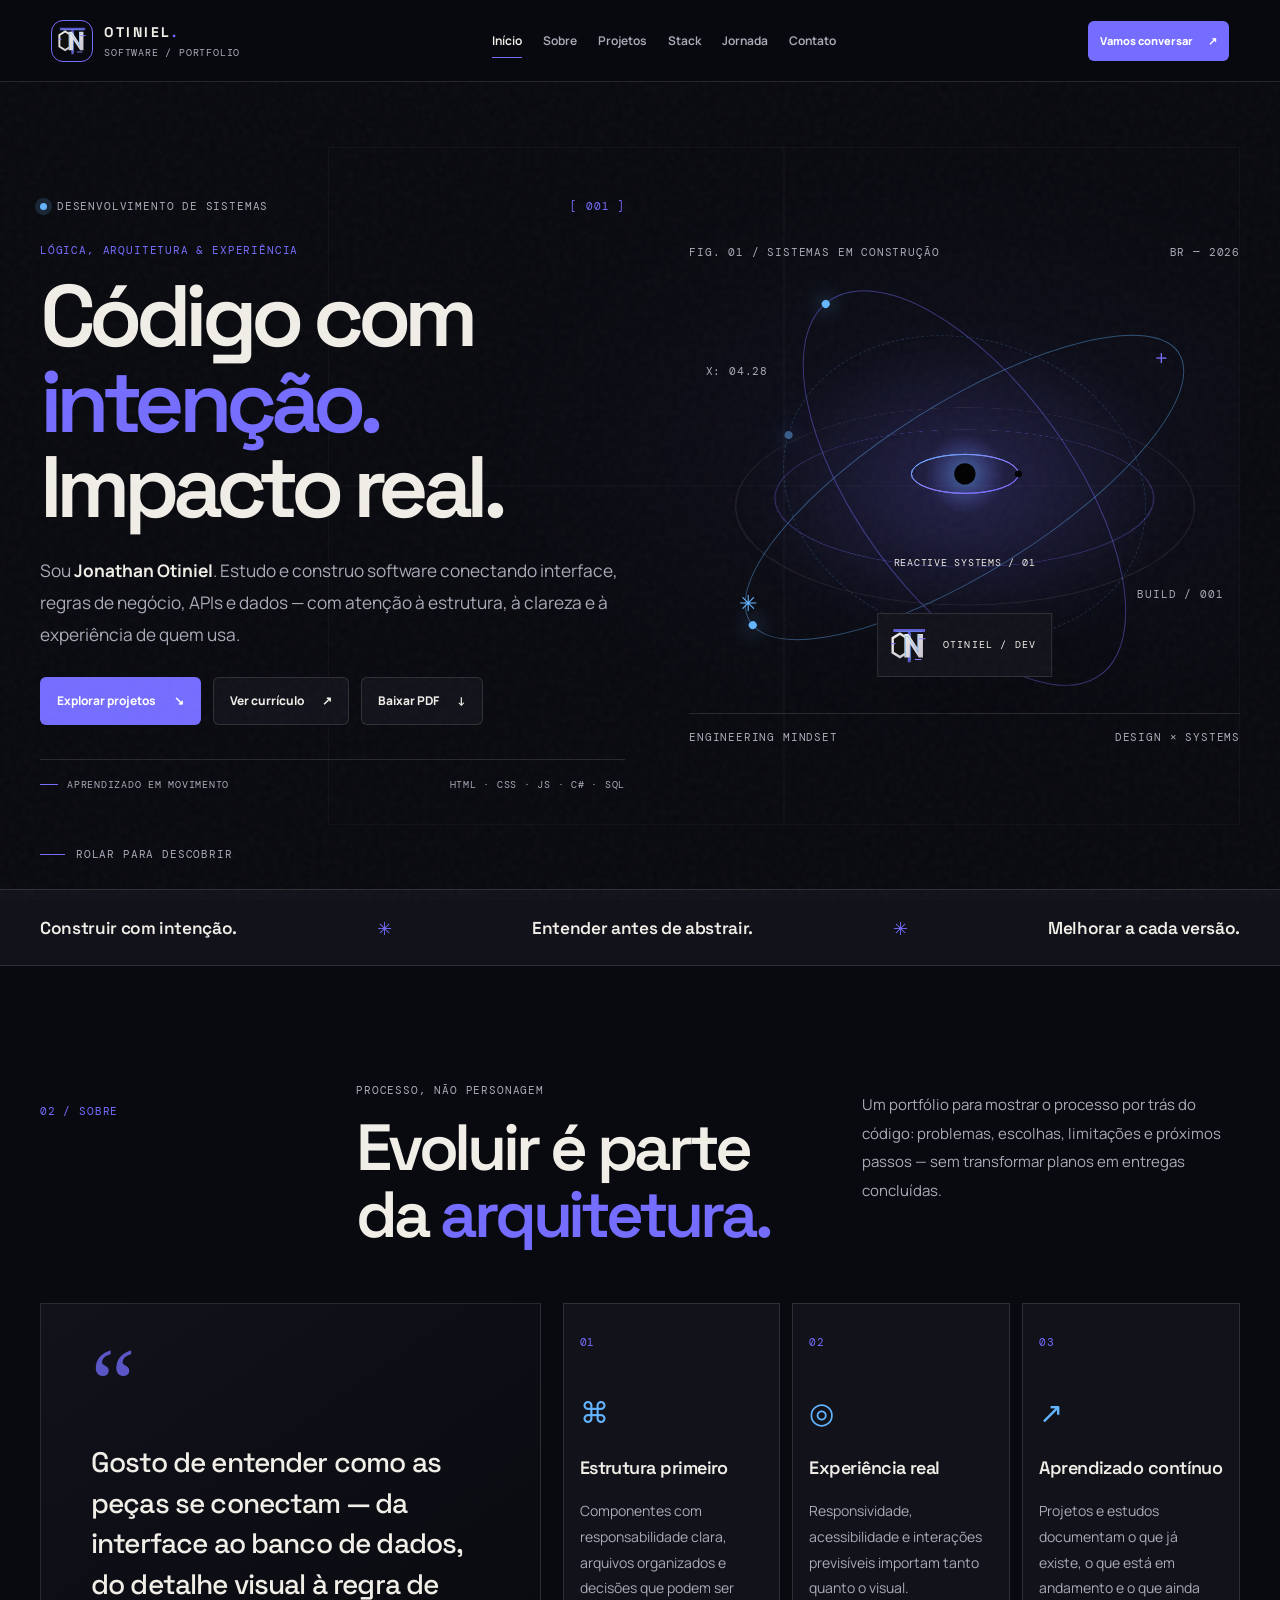
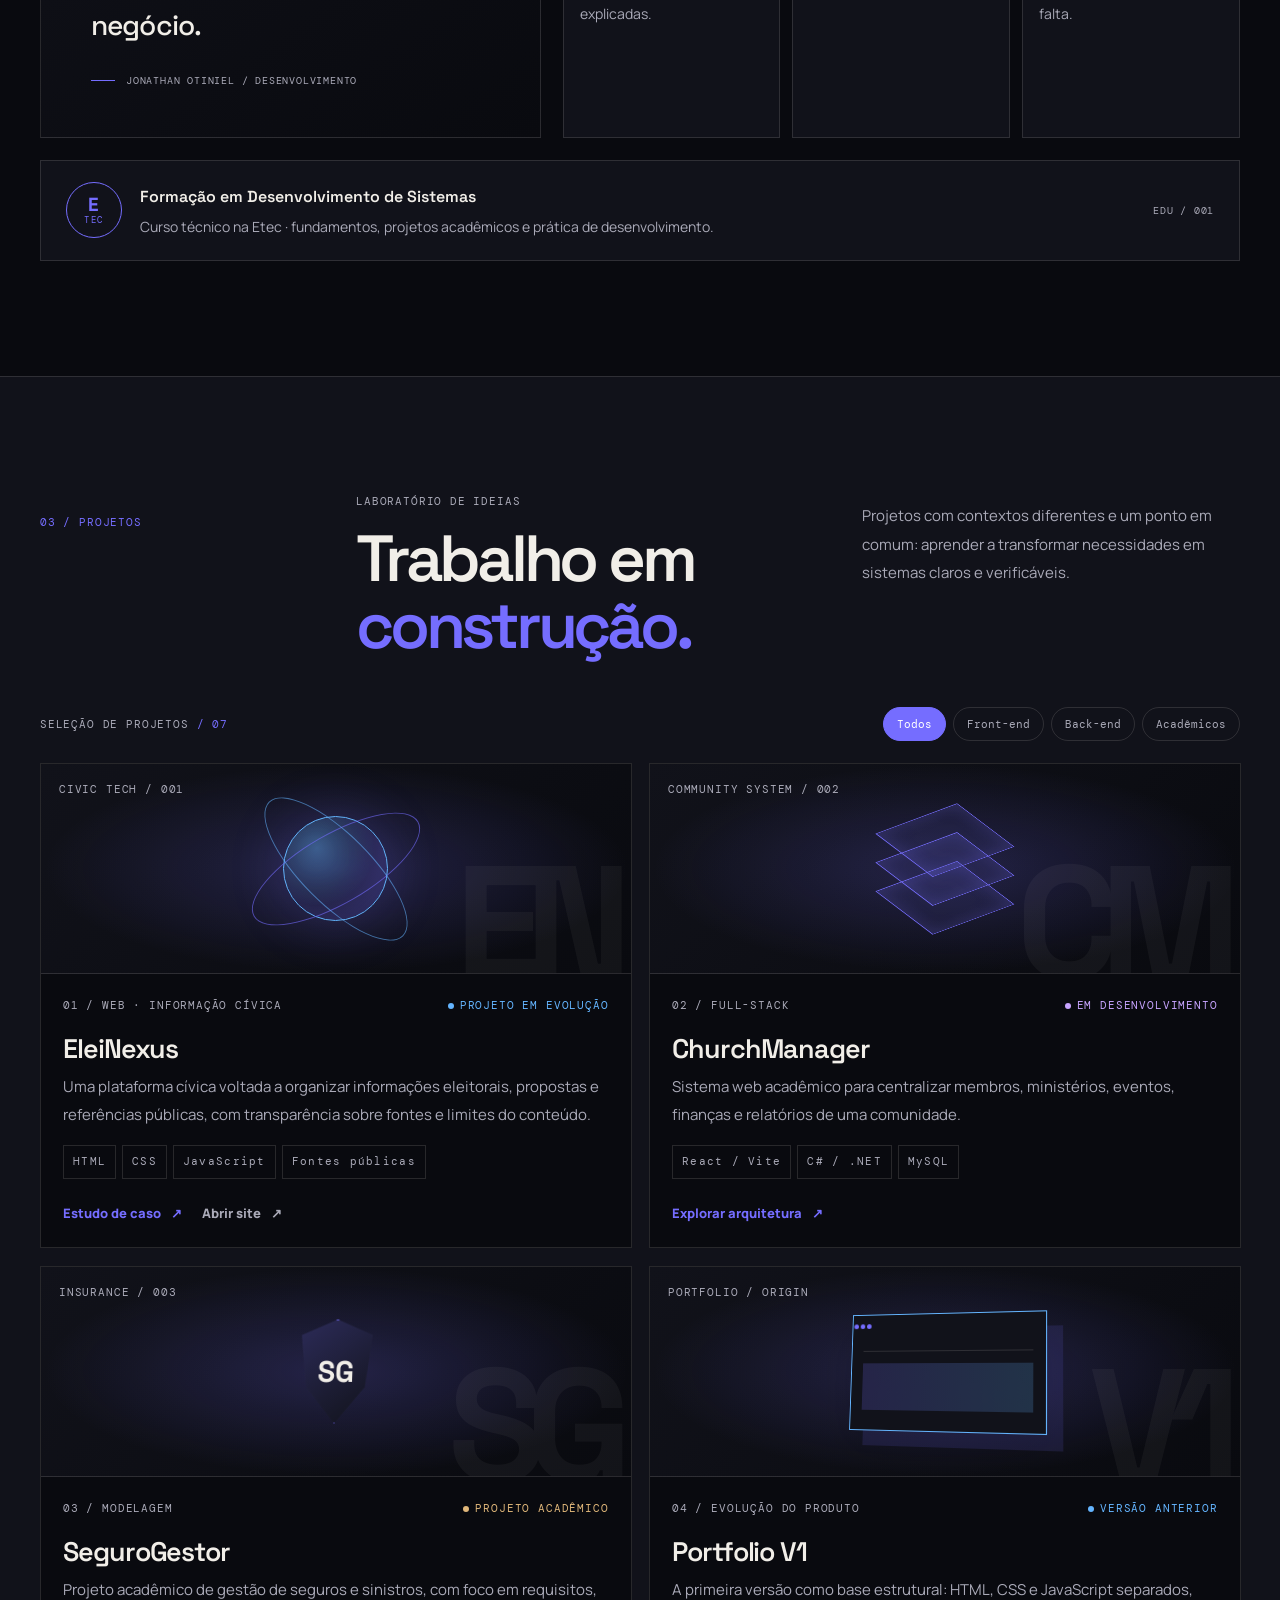
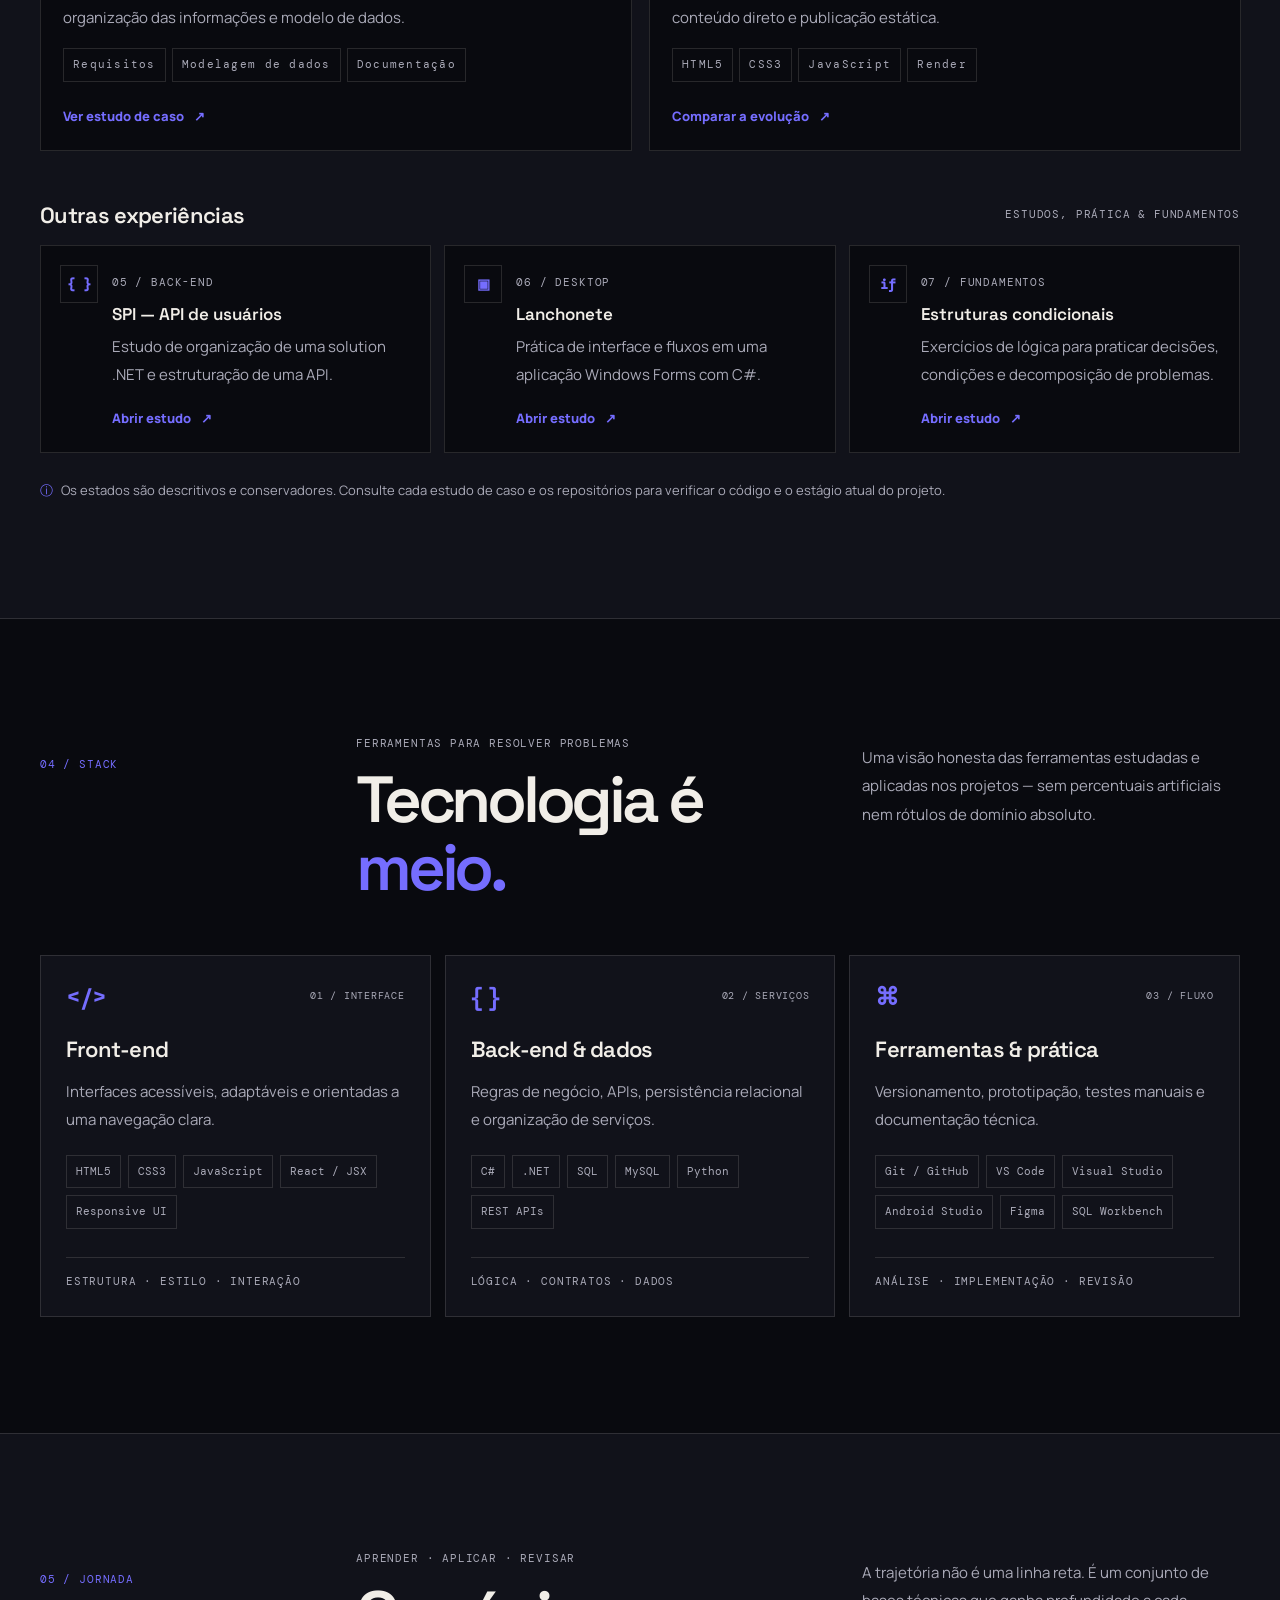
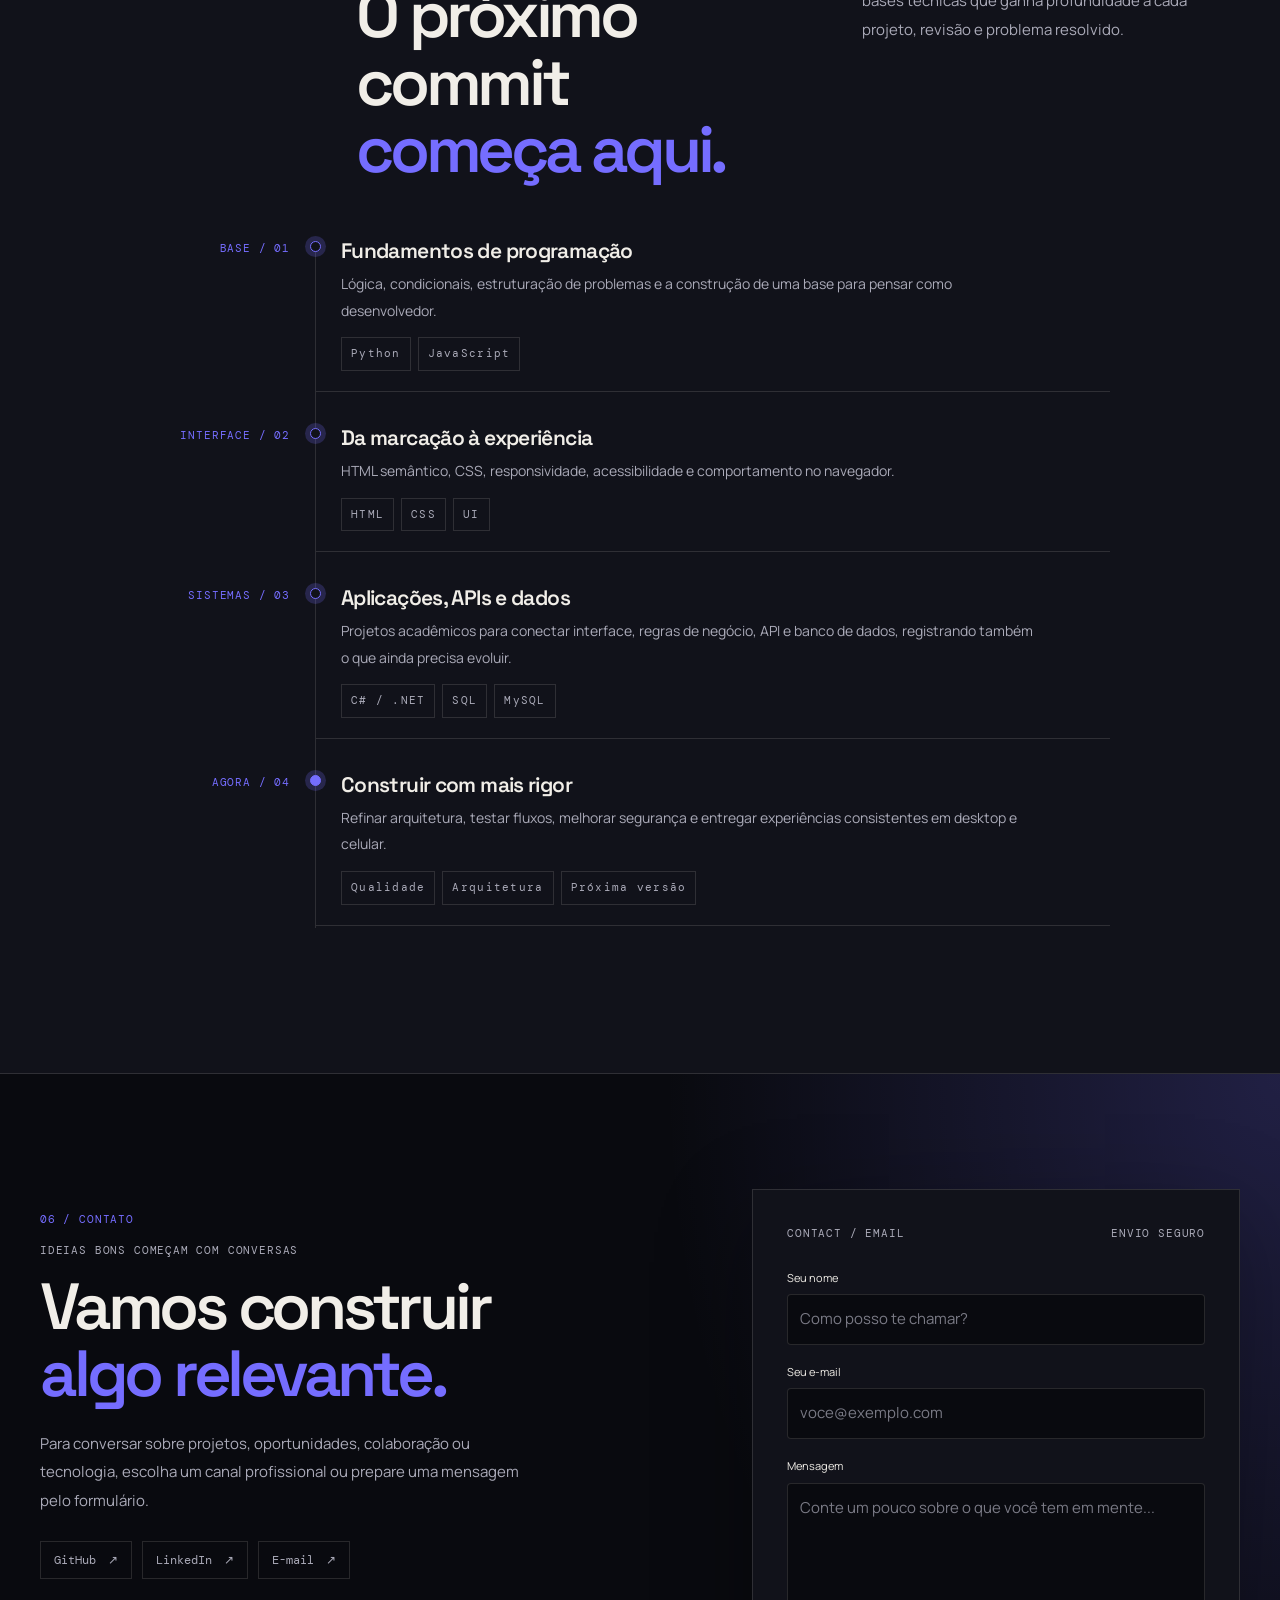
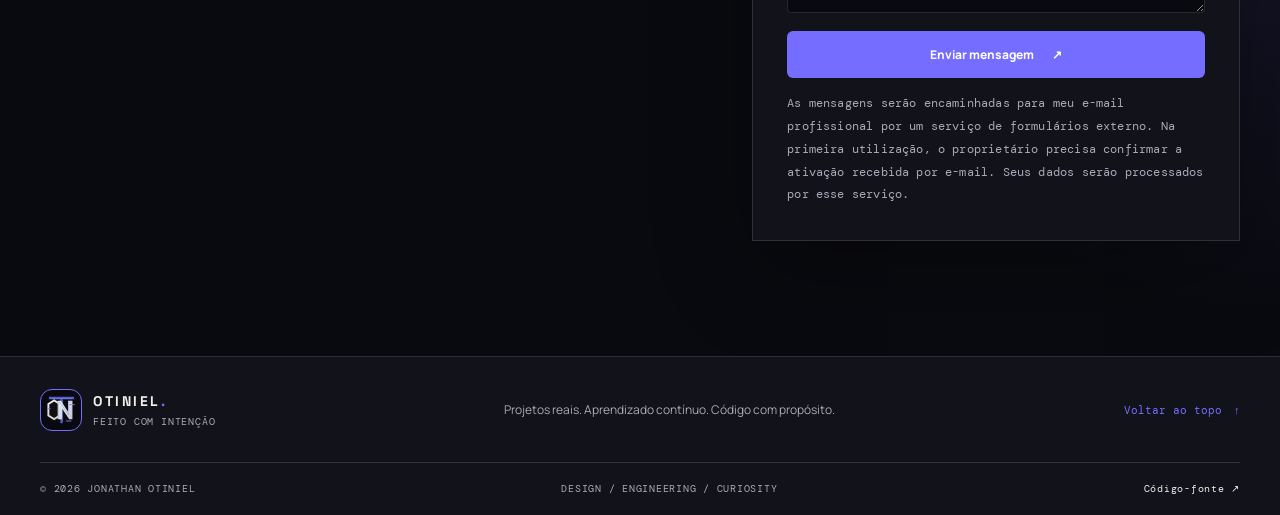
==== commit 28d1f8b6: "Replace hero cube with React-inspired atom and add in-site resume viewing" ====
--- a/index.html
+++ b/index.html
@@ -38,9 +38,6 @@
         <a href="#contato">Contato</a>
       </nav>
       <div class="header-actions">
-        <button class="theme-toggle" id="themeToggle" type="button" aria-label="Ativar tema claro" title="Alternar tema">
-          <span class="theme-icon" aria-hidden="true">☼</span><span class="theme-label">Tema claro</span>
-        </button>
         <a class="header-cta" href="#contato">Vamos conversar <span aria-hidden="true">↗</span></a>
         <button class="menu-toggle" id="menuToggle" type="button" aria-label="Abrir menu" aria-controls="siteNav" aria-expanded="false">
           <span></span><span></span>
@@ -59,7 +56,8 @@
         <p class="hero-description">Sou <strong>Jonathan Otiniel</strong>. Estudo e construo software conectando interface, regras de negócio, APIs e dados — com atenção à estrutura, à clareza e à experiência de quem usa.</p>
         <div class="hero-actions">
           <a class="button button-primary" href="#projetos">Explorar projetos <span aria-hidden="true">↘</span></a>
-          <a class="button button-secondary" href="assets/cv/Jonathan-Otiniel-Curriculo.pdf" download>Currículo PDF <span aria-hidden="true">↓</span></a>
+          <a class="button button-secondary" href="curriculo-jonathan.html">Ver currículo <span aria-hidden="true">↗</span></a>
+          <a class="button button-secondary" href="assets/cv/Jonathan-Otiniel-Curriculo.pdf" download>Baixar PDF <span aria-hidden="true">↓</span></a>
         </div>
         <div class="hero-footline">
           <span><i class="footline-mark" aria-hidden="true"></i> APRENDIZADO EM MOVIMENTO</span>
@@ -75,15 +73,37 @@
           <div class="orbit orbit-a" aria-hidden="true"><i></i></div>
           <div class="orbit orbit-b" aria-hidden="true"><i></i></div>
           <div class="orbit orbit-c" aria-hidden="true"><i></i></div>
-          <div class="cube-scene" aria-hidden="true">
-            <div class="cube">
-              <div class="cube-face face-front"><span>O</span><small>STRUCTURE</small></div>
-              <div class="cube-face face-back"><span>01</span></div>
-              <div class="cube-face face-right"><span>{ }</span></div>
-              <div class="cube-face face-left"><span>API</span></div>
-              <div class="cube-face face-top"><span>LOGIC</span></div>
-              <div class="cube-face face-bottom"><span>DATA</span></div>
-            </div>
+          <div class="atom-scene" aria-label="Átomo inspirado no símbolo do React">
+            <svg class="atom-visual" viewBox="0 0 400 400" role="img" aria-labelledby="atomTitle">
+              <title id="atomTitle">Átomo com três órbitas elípticas e um núcleo central</title>
+              <defs>
+                <radialGradient id="atomCoreGlow">
+                  <stop offset="0" stop-color="#64b5ff" stop-opacity=".5"/>
+                  <stop offset="1" stop-color="#756dff" stop-opacity="0"/>
+                </radialGradient>
+                <linearGradient id="atomOrbitStroke" x1="0" y1="0" x2="1" y2="1">
+                  <stop offset="0" stop-color="#64b5ff"/>
+                  <stop offset=".52" stop-color="#8a7dff"/>
+                  <stop offset="1" stop-color="#756dff"/>
+                </linearGradient>
+              </defs>
+              <circle class="atom-aura" cx="200" cy="200" r="112" fill="url(#atomCoreGlow)"/>
+              <g class="atom-orbit-group atom-orbit-one">
+                <ellipse cx="200" cy="200" rx="151" ry="55" fill="none" stroke="url(#atomOrbitStroke)" stroke-width="2.2"/>
+                <circle class="atom-electron" cx="351" cy="200" r="9"/>
+              </g>
+              <g class="atom-orbit-group atom-orbit-two">
+                <ellipse cx="200" cy="200" rx="151" ry="55" fill="none" stroke="url(#atomOrbitStroke)" stroke-width="2.2"/>
+                <circle class="atom-electron" cx="351" cy="200" r="9"/>
+              </g>
+              <g class="atom-orbit-group atom-orbit-three">
+                <ellipse cx="200" cy="200" rx="151" ry="55" fill="none" stroke="url(#atomOrbitStroke)" stroke-width="2.2"/>
+                <circle class="atom-electron" cx="351" cy="200" r="9"/>
+              </g>
+              <circle class="atom-nucleus-halo" cx="200" cy="200" r="30"/>
+              <circle class="atom-nucleus" cx="200" cy="200" r="13"/>
+            </svg>
+            <div class="atom-caption mono">REACTIVE SYSTEMS / 01</div>
           </div>
           <div class="hero-logo-plaque"><img src="assets/brand/atom.svg" alt="" width="54" height="54"><span>OTINIEL / DEV</span></div>
           <span class="coordinate coord-a mono">X: 04.28</span>
@@ -134,14 +154,14 @@
           <p class="mono">SELEÇÃO DE PROJETOS <span>/ 07</span></p>
           <div class="project-filters" role="group" aria-label="Filtrar projetos">
             <button class="filter-chip is-selected" type="button" data-filter="all" aria-pressed="true">Todos</button>
-            <button class="filter-chip" type="button" data-filter="web" aria-pressed="false">Web</button>
+            <button class="filter-chip" type="button" data-filter="frontend" aria-pressed="false">Front-end</button>
             <button class="filter-chip" type="button" data-filter="backend" aria-pressed="false">Back-end</button>
             <button class="filter-chip" type="button" data-filter="academic" aria-pressed="false">Acadêmicos</button>
           </div>
         </div>
 
         <div class="featured-project-grid" id="projectsGrid">
-          <article class="project-card project-featured tilt-card reveal-card" data-category="web" data-project="eleinexus">
+          <article class="project-card project-featured tilt-card reveal-card" data-category="frontend" data-project="eleinexus">
             <div class="project-art art-elei" aria-hidden="true"><div class="art-sphere"></div><div class="art-orbit art-orbit-one"></div><div class="art-orbit art-orbit-two"></div><span class="art-watermark">EN</span><span class="art-caption mono">CIVIC TECH / 001</span></div>
             <div class="project-content"><div class="project-topline mono"><span>01 / WEB · INFORMAÇÃO CÍVICA</span><span class="project-status"><i></i> PROJETO EM EVOLUÇÃO</span></div><h3>EleiNexus</h3><p>Uma plataforma cívica voltada a organizar informações eleitorais, propostas e referências públicas, com transparência sobre fontes e limites do conteúdo.</p><div class="tag-list"><span>HTML</span><span>CSS</span><span>JavaScript</span><span>Fontes públicas</span></div><div class="project-actions"><a class="project-link" href="projetos/eleinex.html">Estudo de caso <span aria-hidden="true">↗</span></a><a class="project-link project-link-muted" href="https://eleinexus-civico.onrender.com/" target="_blank" rel="noreferrer">Abrir site <span aria-hidden="true">↗</span></a></div></div>
           </article>
@@ -156,7 +176,7 @@
             <div class="project-content"><div class="project-topline mono"><span>03 / MODELAGEM</span><span class="project-status status-study"><i></i> PROJETO ACADÊMICO</span></div><h3>SeguroGestor</h3><p>Projeto acadêmico de gestão de seguros e sinistros, com foco em requisitos, organização das informações e modelo de dados.</p><div class="tag-list"><span>Requisitos</span><span>Modelagem de dados</span><span>Documentação</span></div><a class="project-link" href="projetos/segurogestor.html">Ver estudo de caso <span aria-hidden="true">↗</span></a></div>
           </article>
 
-          <article class="project-card tilt-card reveal-card" data-category="web" data-project="portfolio-v1">
+          <article class="project-card tilt-card reveal-card" data-category="frontend" data-project="portfolio-v1">
             <div class="project-art art-portfolio" aria-hidden="true"><div class="art-browser"><span></span><span></span><span></span><div class="browser-line"></div><div class="browser-block"></div></div><span class="art-watermark">V1</span><span class="art-caption mono">PORTFOLIO / ORIGIN</span></div>
             <div class="project-content"><div class="project-topline mono"><span>04 / EVOLUÇÃO DO PRODUTO</span><span class="project-status"><i></i> VERSÃO ANTERIOR</span></div><h3>Portfolio V1</h3><p>A primeira versão como base estrutural: HTML, CSS e JavaScript separados, conteúdo direto e publicação estática.</p><div class="tag-list"><span>HTML5</span><span>CSS3</span><span>JavaScript</span><span>Render</span></div><a class="project-link" href="projetos/portfolio-v1.html">Comparar a evolução <span aria-hidden="true">↗</span></a></div>
           </article>
--- a/assets/css/cinematic.css
+++ b/assets/css/cinematic.css
@@ -169,3 +169,34 @@
   .project-filters{gap:5px}
   .filter-chip{padding-inline:9px}
 }
+
+
+/* Final legibility polish: secondary cards and technical labels stay readable too. */
+.project-topline,.project-status,.project-art .art-caption,.tag-list span,
+.secondary-projects-heading>p,.compact-main>.mono,.stack-column-head,.stack-footer,
+.timeline-date,.timeline-tags span,.case-meta span,.case-panel small{font-size:11px}
+.compact-main p{font-size:15px;line-height:1.85}
+.project-note{font-size:13px;line-height:1.9}
+.case-panel p,.case-note{font-size:15px;line-height:1.9}
+.form-note{font-size:12px;line-height:1.9}
+@media(max-width:820px){
+  .project-topline,.project-status,.project-art .art-caption,.tag-list span,
+  .secondary-projects-heading>p,.compact-main>.mono,.stack-column-head,.stack-footer,
+  .timeline-date,.timeline-tags span,.case-meta span,.case-panel small{font-size:11px}
+}
+@media(max-width:560px){
+  .eyebrow,.hero-overline,.section-index,.section-eyebrow,.visual-topline,.visual-footline,.coordinate,.scroll-cue{font-size:11px}
+  .project-topline,.project-status{font-size:11px;line-height:1.65}
+  .tag-list span,.timeline-tags span{font-size:11px}
+  .compact-main p,.project-content>p{font-size:15px;line-height:1.85}
+  .project-note,.form-note{font-size:12px;line-height:1.9}
+  .case-topline,.case-meta span,.case-panel small{font-size:11px}
+  .case-panel p,.case-note{font-size:15px;line-height:1.9}
+  .footer-bottom{font-size:10px}
+}
+
+@media(max-width:560px){
+  .case-panel small{font-size:11px}
+  .case-footer{font-size:10px;line-height:1.85}
+  .footer-bottom{font-size:10px;line-height:1.85}
+}
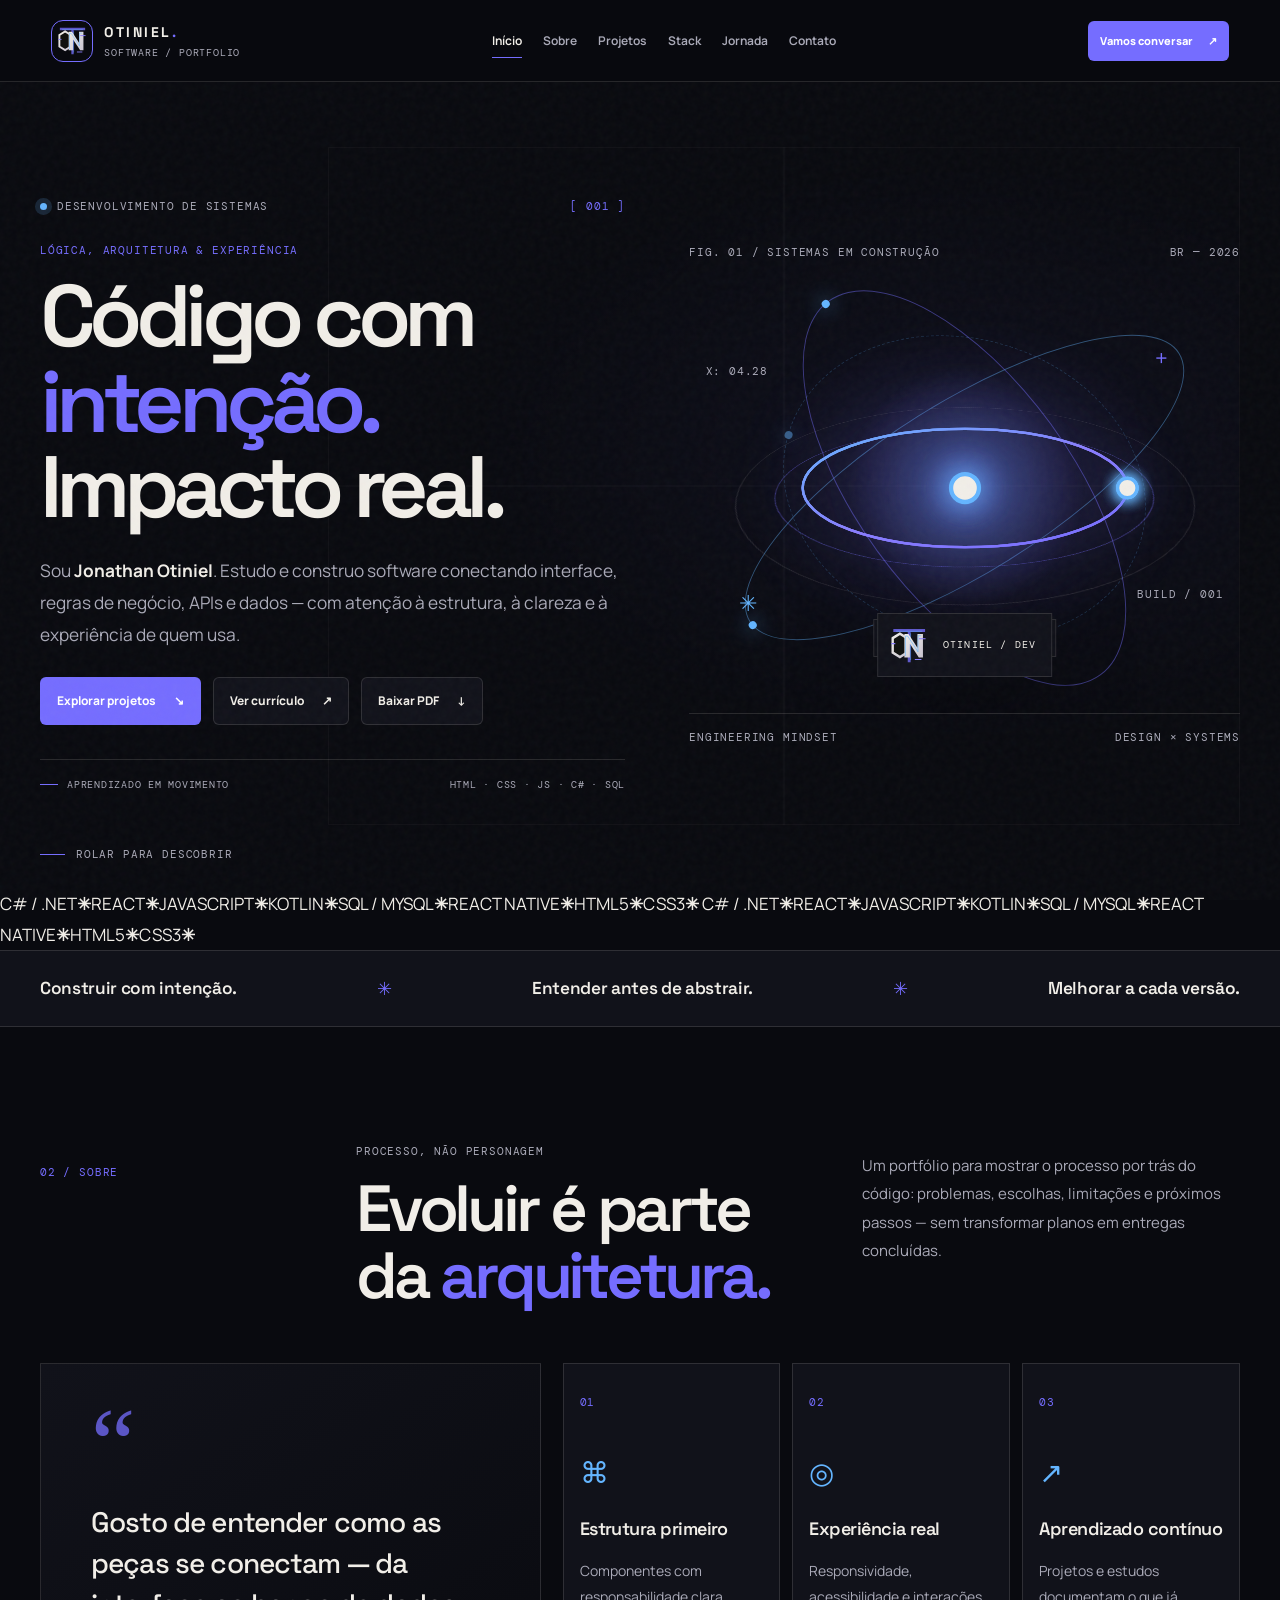
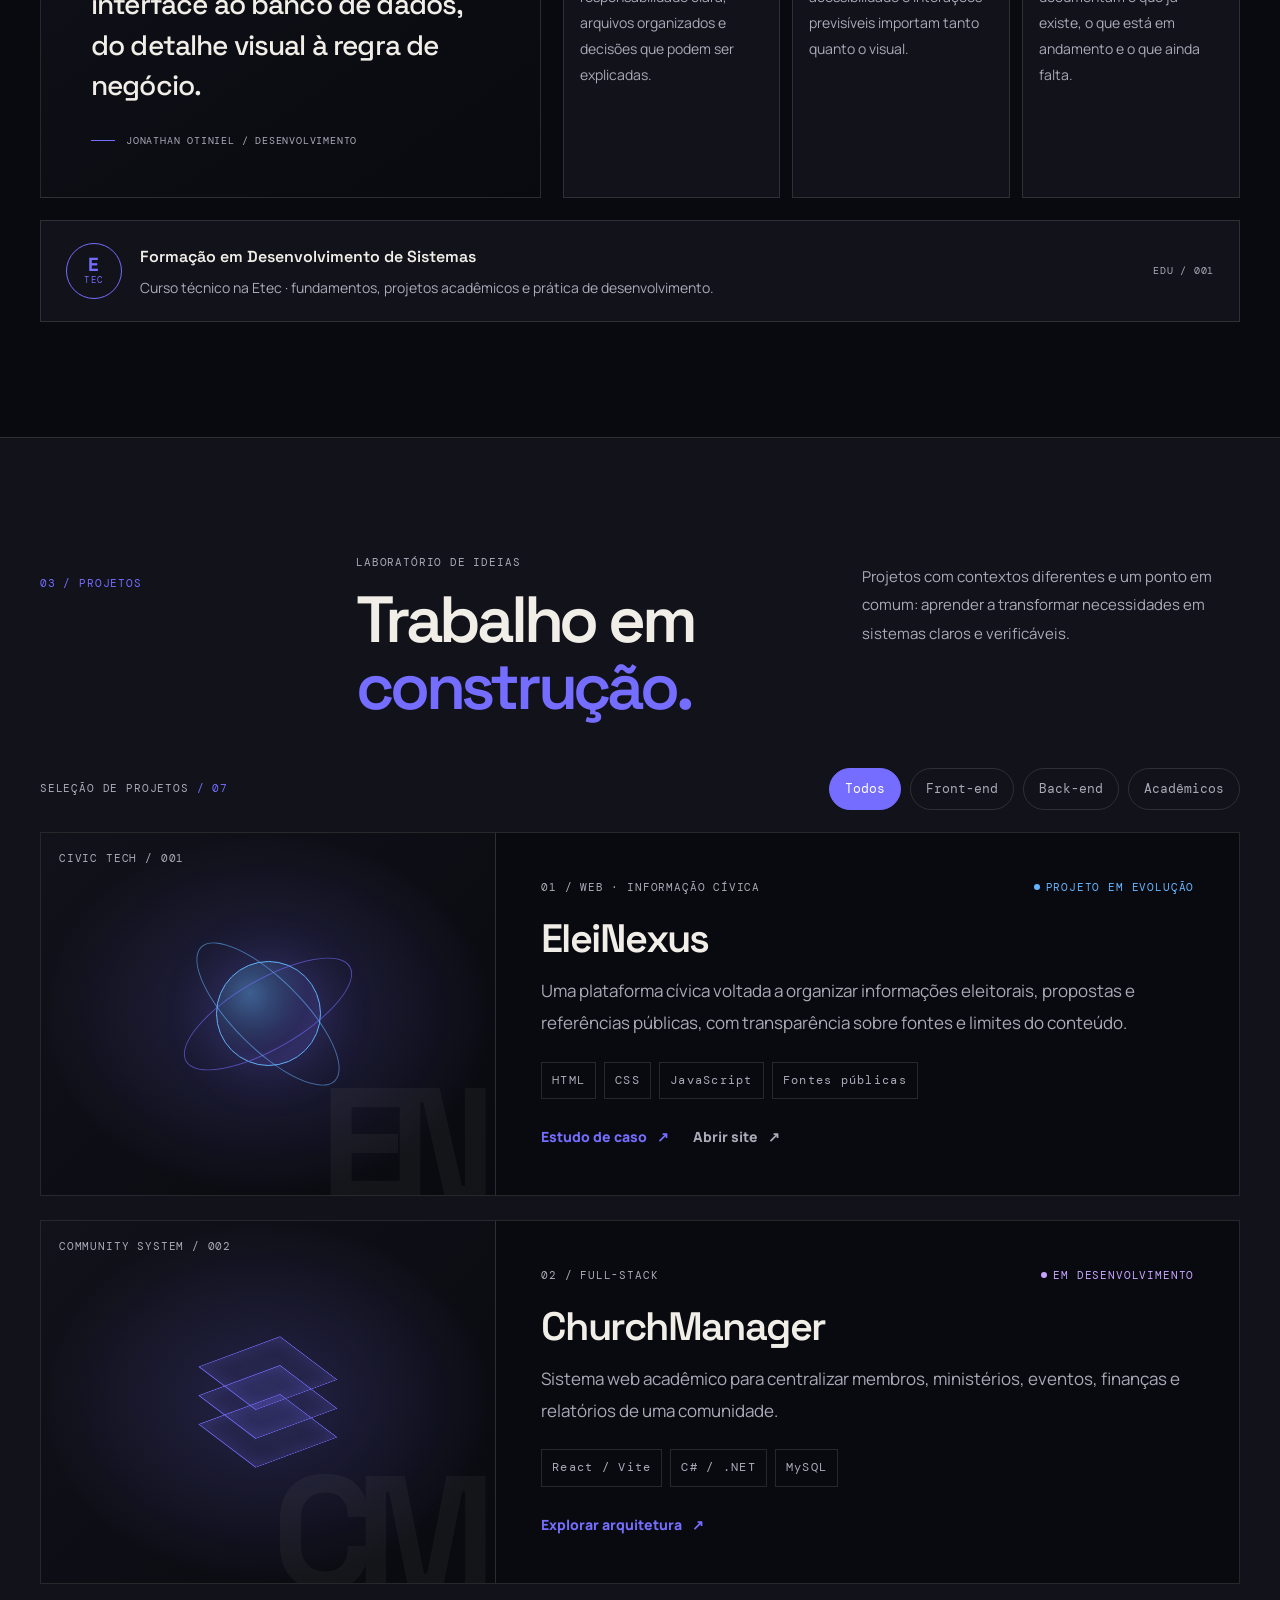
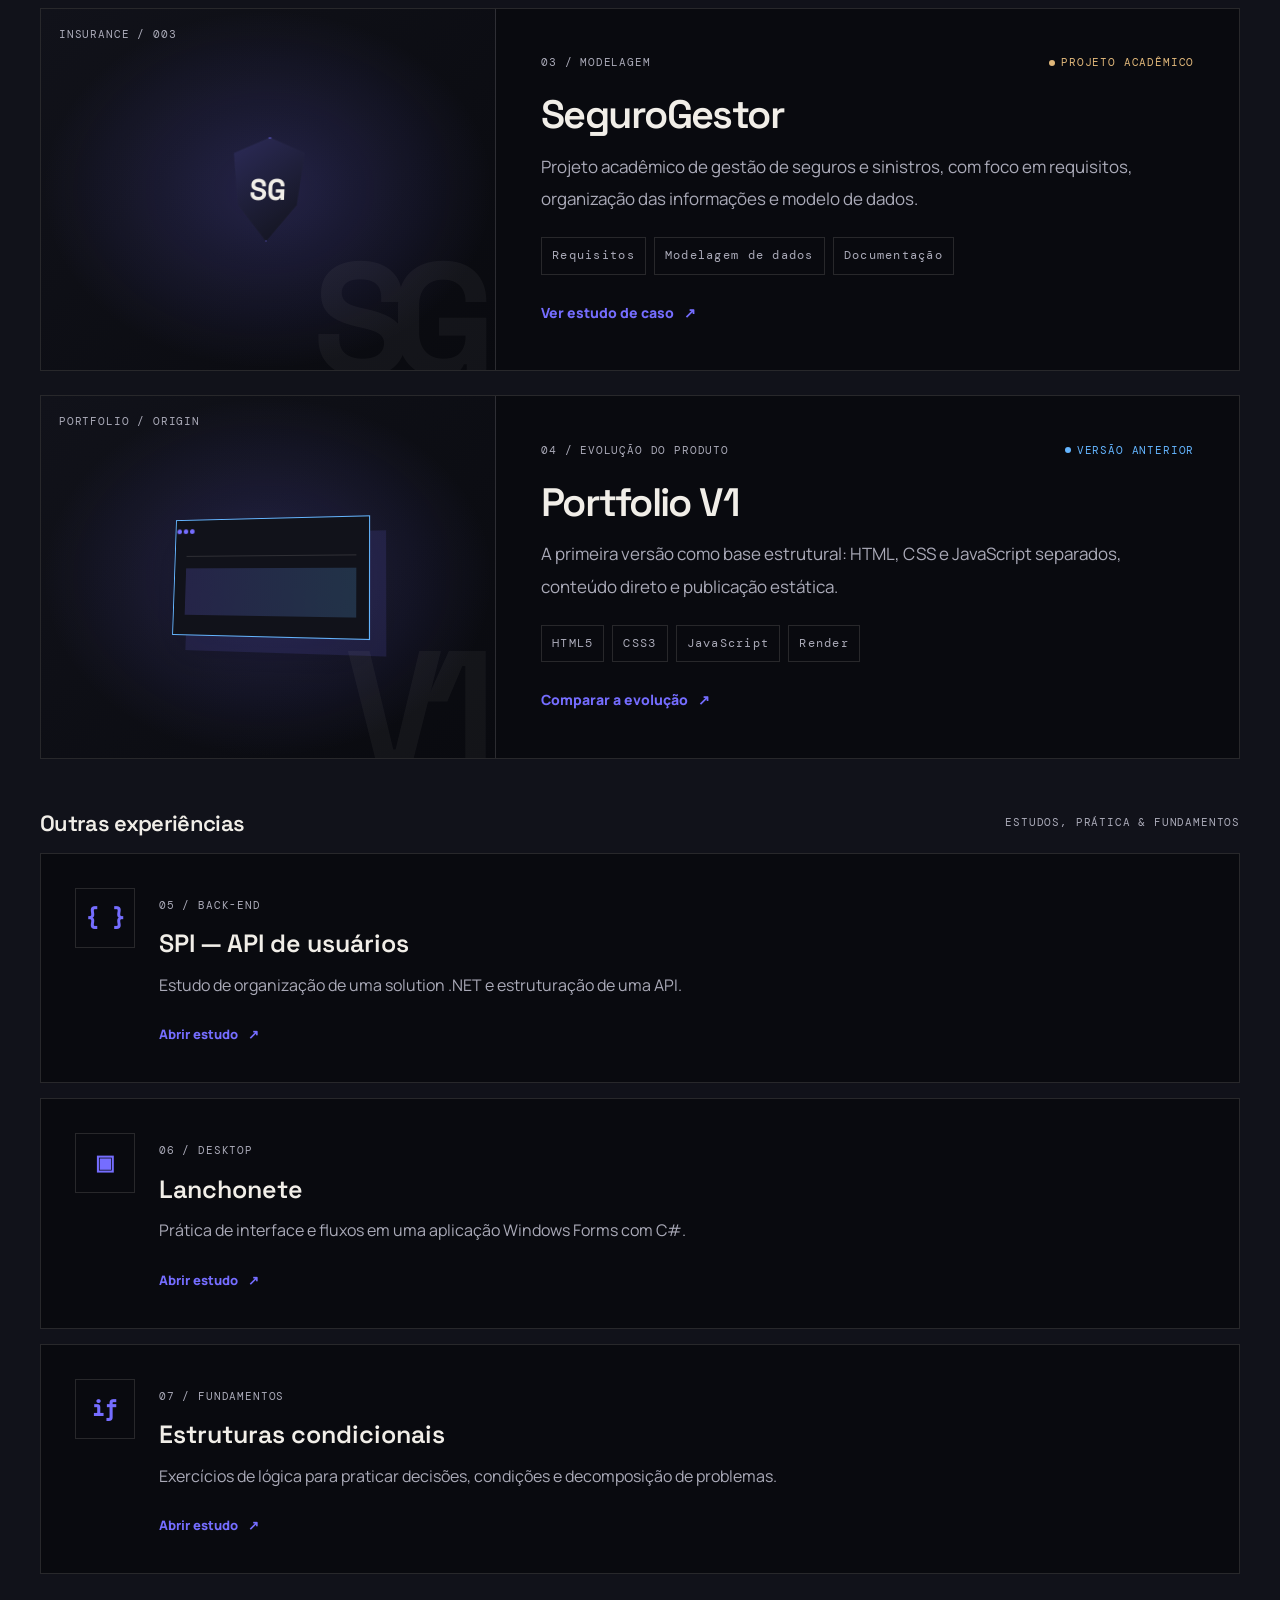
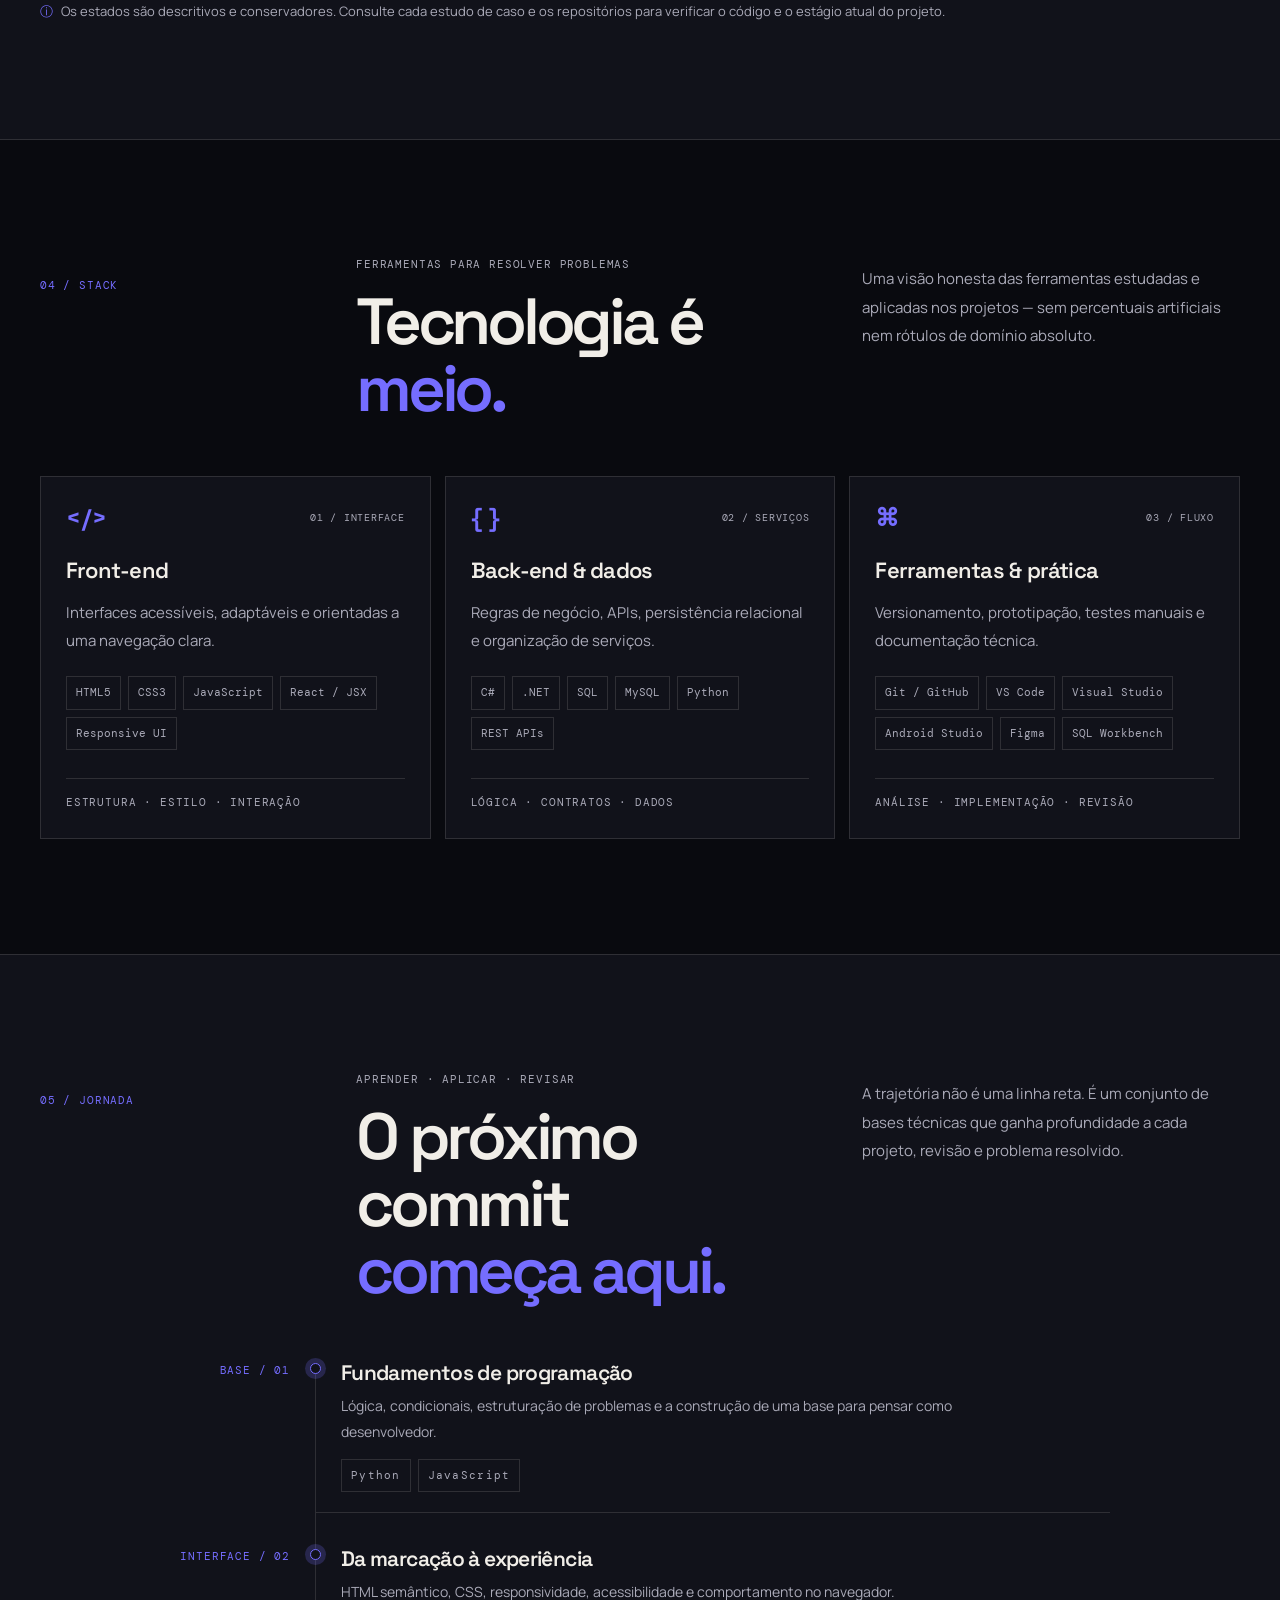
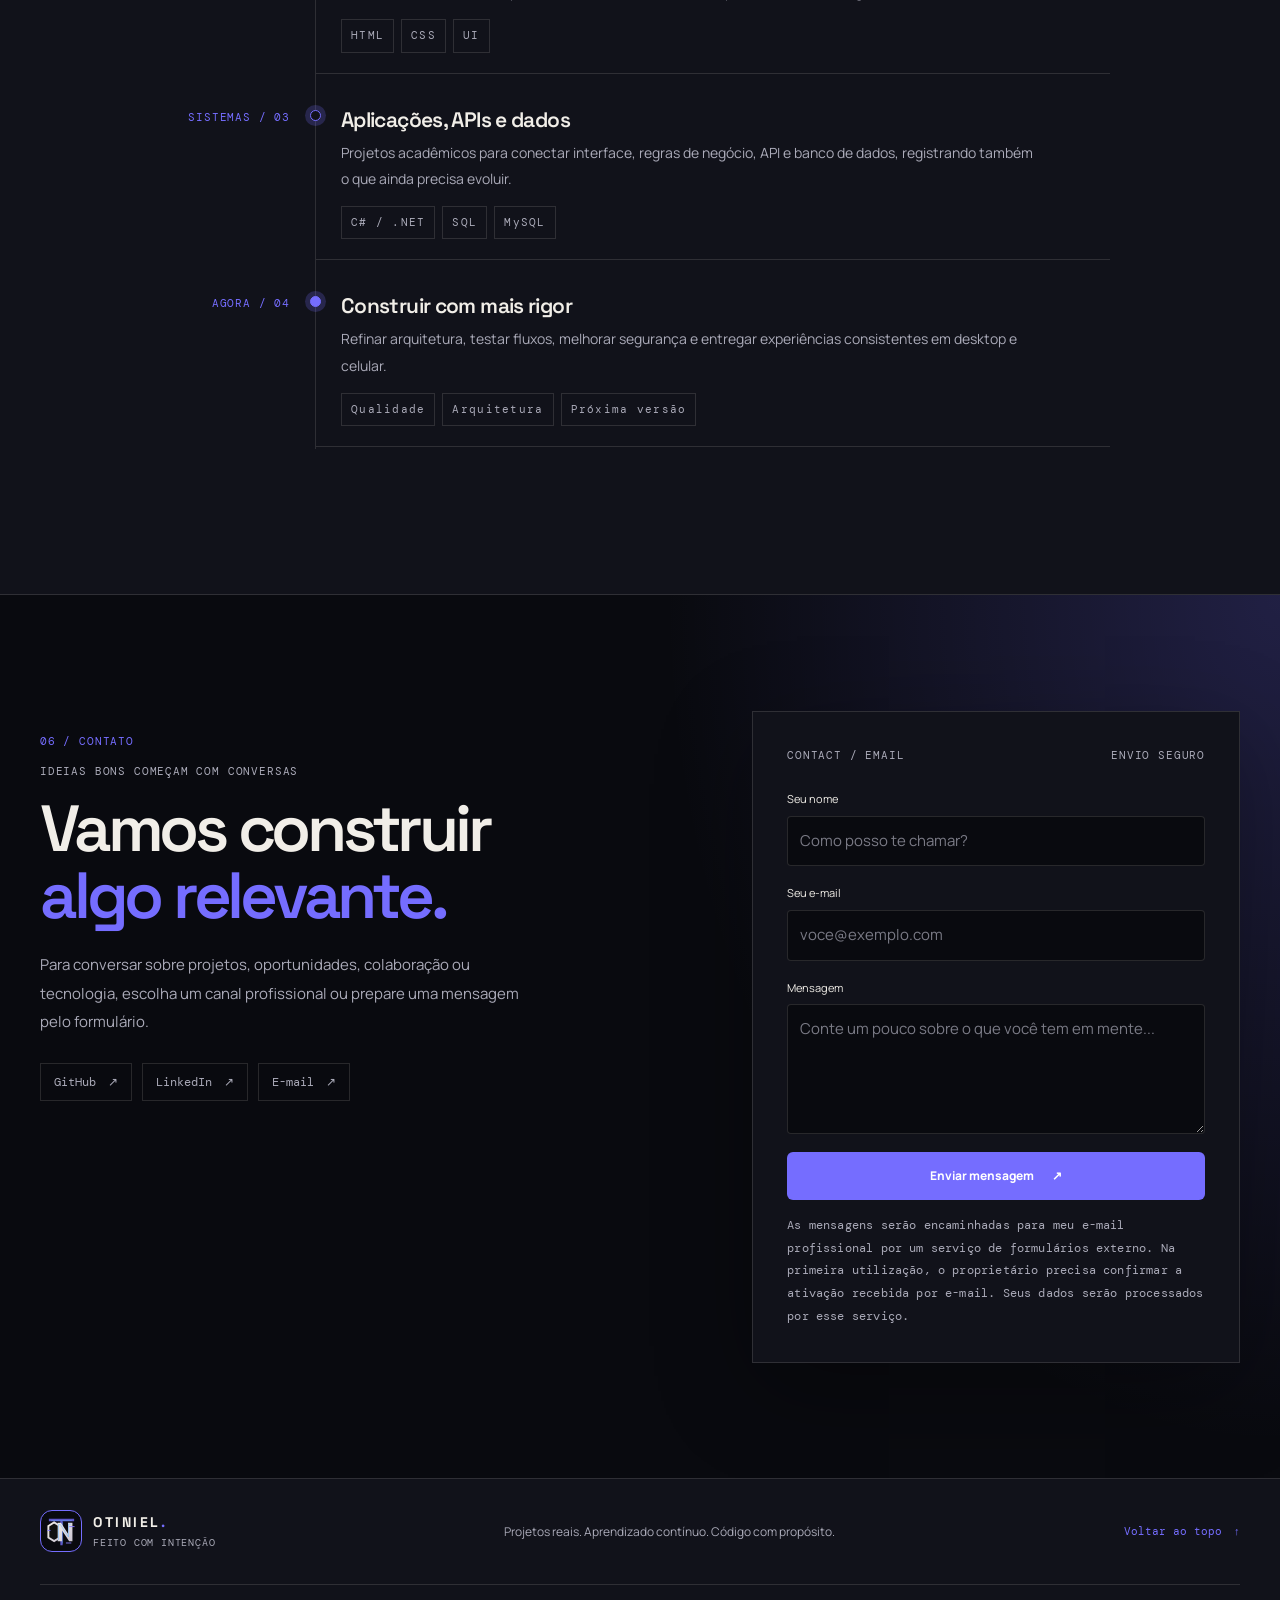
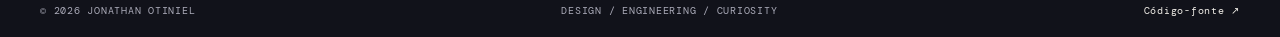
==== commit 36d8bb23: "Restore the animated technology ticker from Portfolio V1" ====
--- a/index.html
+++ b/index.html
@@ -116,6 +116,13 @@
       <a class="scroll-cue mono" href="#sobre"><span></span> ROLAR PARA DESCOBRIR</a>
     </section>
 
+    <div class="ticker" aria-label="Tecnologias utilizadas">
+      <div class="ticker-track">
+        <span>C# / .NET</span><b aria-hidden="true">✳</b><span>REACT</span><b aria-hidden="true">✳</b><span>JAVASCRIPT</span><b aria-hidden="true">✳</b><span>KOTLIN</span><b aria-hidden="true">✳</b><span>SQL / MYSQL</span><b aria-hidden="true">✳</b><span>REACT NATIVE</span><b aria-hidden="true">✳</b><span>HTML5</span><b aria-hidden="true">✳</b><span>CSS3</span><b aria-hidden="true">✳</b>
+        <span aria-hidden="true">C# / .NET</span><b aria-hidden="true">✳</b><span aria-hidden="true">REACT</span><b aria-hidden="true">✳</b><span aria-hidden="true">JAVASCRIPT</span><b aria-hidden="true">✳</b><span aria-hidden="true">KOTLIN</span><b aria-hidden="true">✳</b><span aria-hidden="true">SQL / MYSQL</span><b aria-hidden="true">✳</b><span aria-hidden="true">REACT NATIVE</span><b aria-hidden="true">✳</b><span aria-hidden="true">HTML5</span><b aria-hidden="true">✳</b><span aria-hidden="true">CSS3</span><b aria-hidden="true">✳</b>
+      </div>
+    </div>
+
     <section class="intro-band" aria-label="Princípios de trabalho">
       <div class="intro-band-inner section-shell">
         <p>Construir com intenção.</p><span aria-hidden="true">✳</span><p>Entender antes de abstrair.</p><span aria-hidden="true">✳</span><p>Melhorar a cada versão.</p>
--- a/assets/css/cinematic.css
+++ b/assets/css/cinematic.css
@@ -1,9 +1,9 @@
 :root{color-scheme:dark;--bg:#090a0f;--surface:#11121a;--surface-2:#171822;--text:#f1eee8;--muted:#aaaab8;--line:rgba(241,238,232,.13);--accent:#756dff;--accent-2:#64b5ff;--glow:rgba(117,109,255,.22);--header:rgba(9,10,15,.96);--shadow:0 28px 90px rgba(0,0,0,.32);--display:"Space Grotesk",sans-serif;--body:"Manrope",sans-serif;--mono:"DM Mono",monospace;--page:1200px;--pointer-x:50vw;--pointer-y:30vh}
-:root[data-theme="light"]{color-scheme:light;--bg:#f1eee8;--surface:#fffdf9;--surface-2:#e9e5df;--text:#15141b;--muted:#605d68;--line:rgba(21,20,27,.15);--accent:#5b4ddb;--accent-2:#176ca8;--glow:rgba(91,77,219,.14);--header:rgba(241,238,232,.96);--shadow:0 24px 70px rgba(28,23,42,.12)}
+
 *{box-sizing:border-box}html{scroll-behavior:smooth;scroll-padding-top:100px}body{margin:0;background:var(--bg);color:var(--text);font-family:var(--body);font-size:15px;line-height:1.7;overflow-x:clip;transition:background .3s,color .3s}body:before{content:"";position:fixed;inset:0;z-index:10;pointer-events:none;opacity:.07;background-image:url("data:image/svg+xml,%3Csvg viewBox='0 0 180 180' xmlns='http://www.w3.org/2000/svg'%3E%3Cfilter id='n'%3E%3CfeTurbulence type='fractalNoise' baseFrequency='.8' numOctaves='3' stitchTiles='stitch'/%3E%3C/filter%3E%3Crect width='100%25' height='100%25' filter='url(%23n)' opacity='.5'/%3E%3C/svg%3E")}::selection{background:var(--accent);color:#fff}a{color:inherit;text-decoration:none}img{display:block;max-width:100%}button,input,textarea{font:inherit}button,a{-webkit-tap-highlight-color:transparent}a:focus-visible,button:focus-visible,input:focus-visible,textarea:focus-visible{outline:2px solid var(--accent-2);outline-offset:4px}.mono,.eyebrow,.hero-overline,.hero-footline,.visual-topline,.visual-footline,.coordinate,.scroll-cue,.section-index,.section-eyebrow,.project-topline,.project-status,.tag-list,.project-filter-row>p,.secondary-projects-heading>p,.stack-column-head,.stack-footer,.timeline-date,.timeline-tags,.form-topline,.form-note,.footer-bottom{font-family:var(--mono);letter-spacing:.075em}.mono{font-size:10px}.skip-link{position:fixed;top:12px;left:12px;z-index:1000;transform:translateY(-160%);padding:10px 14px;background:var(--accent);color:#fff;font-weight:800}.skip-link:focus{transform:translateY(0)}.reading-progress{position:fixed;inset:0 auto auto 0;width:100%;height:3px;z-index:1001;pointer-events:none}.reading-progress span{display:block;width:0;height:100%;background:linear-gradient(90deg,var(--accent),var(--accent-2));box-shadow:0 0 12px var(--glow)}.section-shell{width:min(var(--page),calc(100% - 64px));margin-inline:auto}.section{padding-block:clamp(78px,9vw,138px)}.site-header{height:82px;position:sticky;top:0;z-index:100;background:var(--header);border-bottom:1px solid var(--line);transition:background .25s}.header-inner{height:100%;width:min(1440px,100%);margin-inline:auto;padding-inline:clamp(20px,4vw,58px);display:grid;grid-template-columns:auto 1fr auto;align-items:center;gap:clamp(18px,3vw,44px)}.brand{min-width:0;display:inline-flex;align-items:center;gap:11px}.brand-mark{width:42px;height:42px;flex:0 0 42px;display:grid;place-items:center;overflow:hidden;border:1px solid var(--accent);border-radius:12px;background:var(--bg)}.brand-mark img{width:35px;height:35px;object-fit:contain}.brand-copy{display:grid;line-height:1.15;gap:5px}.brand-copy strong{font:700 14px var(--display);letter-spacing:.18em;white-space:nowrap}.brand-copy strong span{color:var(--accent)}.brand-copy small{font:9px var(--mono);letter-spacing:.08em;color:var(--muted);white-space:nowrap}.site-nav{display:flex;align-items:center;justify-content:center;gap:clamp(10px,1.65vw,25px)}.site-nav a{position:relative;padding:9px 0;color:var(--muted);font-size:11px;font-weight:650;white-space:nowrap;transition:color .2s}.site-nav a:after{content:"";position:absolute;left:0;right:100%;bottom:2px;height:1px;background:var(--accent);transition:right .25s}.site-nav a:hover,.site-nav a.is-active{color:var(--text)}.site-nav a:hover:after,.site-nav a.is-active:after{right:0}.header-actions{display:flex;align-items:center;gap:10px}.theme-toggle{min-height:38px;display:inline-flex;align-items:center;gap:8px;padding:8px 11px;border:1px solid var(--line);border-radius:7px;background:transparent;color:var(--text);font:10px var(--mono);cursor:pointer;white-space:nowrap}.theme-toggle:hover{border-color:var(--accent);color:var(--accent)}.theme-icon{font-size:16px;color:var(--accent)}.header-cta{min-height:40px;display:inline-flex;align-items:center;gap:15px;padding:9px 12px;border-radius:6px;background:var(--accent);color:white;font-size:11px;font-weight:800;white-space:nowrap}.header-cta:hover,.button-primary:hover{filter:brightness(1.12);transform:translateY(-2px)}.menu-toggle{display:none;width:42px;height:42px;border:1px solid var(--line);border-radius:8px;background:transparent;padding:10px;cursor:pointer}.menu-toggle span{display:block;height:1px;background:var(--text);margin:6px 0;transition:transform .2s}.menu-toggle[aria-expanded=true] span:first-child{transform:translateY(3.5px) rotate(45deg)}.menu-toggle[aria-expanded=true] span:last-child{transform:translateY(-3.5px) rotate(-45deg)}
 .hero{position:relative;min-height:min(790px,calc(100svh - 82px));display:grid;grid-template-columns:minmax(0,1.03fr) minmax(360px,.97fr);align-items:center;gap:clamp(28px,5vw,75px);padding-block:clamp(72px,9vw,125px) 96px;isolation:isolate}.hero-gridline{position:absolute;inset:8% 0 8% 24%;z-index:-2;border:1px solid var(--line);background:linear-gradient(90deg,transparent 49.8%,var(--line) 50%,transparent 50.2%),linear-gradient(transparent 49.8%,var(--line) 50%,transparent 50.2%);opacity:.26;pointer-events:none}.hero-gridline:before{content:"";position:absolute;inset:0;background:radial-gradient(ellipse at 70% 45%,var(--glow),transparent 58%)}.hero-copy{position:relative;z-index:2;max-width:670px}.eyebrow{display:flex;align-items:center;gap:10px;color:var(--muted);font-size:10px;margin:0 0 24px}.eyebrow-pulse{width:7px;height:7px;border-radius:50%;background:var(--accent-2);box-shadow:0 0 0 5px color-mix(in srgb,var(--accent-2) 16%,transparent)}.eyebrow-index{margin-left:auto;color:var(--accent)}.hero-overline{font-size:10px;color:var(--accent);margin:0 0 13px}.hero h1{font:600 clamp(51px,6.8vw,92px)/.98 var(--display);letter-spacing:-.075em;margin:0;max-width:760px}.hero h1 span{color:var(--accent)}.hero-description{max-width:590px;color:var(--muted);font-size:clamp(15px,1.5vw,18px);line-height:1.85;margin:26px 0}.hero-description strong{color:var(--text)}.hero-actions{display:flex;align-items:center;gap:12px;flex-wrap:wrap}.button{min-height:47px;display:inline-flex;align-items:center;justify-content:center;gap:18px;padding:12px 16px;border:1px solid var(--line);border-radius:6px;font-size:12px;font-weight:750;transition:transform .22s,background .22s,border-color .22s;cursor:pointer}.button-primary{border-color:transparent;background:var(--accent);color:white}.button-secondary{background:var(--surface);color:var(--text)}.button-secondary:hover{border-color:var(--accent);color:var(--accent);transform:translateY(-2px)}.hero-footline{display:flex;justify-content:space-between;align-items:center;flex-wrap:wrap;gap:15px;margin-top:34px;padding-top:16px;border-top:1px solid var(--line);font-size:9px;color:var(--muted)}.hero-footline>span:first-child{display:flex;align-items:center;gap:9px}.footline-mark{width:18px;height:1px;background:var(--accent)}.hero-visual{position:relative;min-width:0;isolation:isolate}.visual-topline,.visual-footline{display:flex;justify-content:space-between;gap:12px;color:var(--muted);font-size:9px}.visual-stage{position:relative;height:450px;display:grid;place-items:center;perspective:1100px;isolation:isolate;overflow:hidden}.visual-stage:after{content:"";position:absolute;inset:15% 10%;z-index:-3;background:radial-gradient(ellipse,var(--glow),transparent 68%);filter:blur(24px)}.stage-halo{position:absolute;border-radius:50%;border:1px solid var(--line);pointer-events:none}.halo-a{width:82%;aspect-ratio:1;transform:rotateX(65deg) rotateZ(-23deg);animation:halo-drift 18s linear infinite}.halo-b{width:68%;aspect-ratio:1;border-color:color-mix(in srgb,var(--accent) 45%,transparent);transform:rotateX(69deg) rotateZ(42deg);animation:halo-drift 23s linear infinite reverse}.orbit{position:absolute;border:1px solid color-mix(in srgb,var(--accent-2) 42%,transparent);border-radius:50%;pointer-events:none}.orbit i{position:absolute;width:8px;height:8px;background:var(--accent-2);border-radius:50%;box-shadow:0 0 20px var(--accent-2);top:50%;left:-4px}.orbit-a{width:92%;height:38%;transform:rotate(-32deg);animation:orbit-turn 22s linear infinite}.orbit-b{width:84%;height:48%;transform:rotate(54deg);border-color:color-mix(in srgb,var(--accent) 46%,transparent);animation:orbit-turn 27s linear infinite reverse}.orbit-c{width:67%;height:66%;transform:rotate(18deg);border-style:dashed;opacity:.48;animation:orbit-turn 44s linear infinite}.cube-scene{width:190px;height:190px;position:relative;perspective:900px;transform:translateY(-4px)}.cube{--cube-size:170px;position:absolute;width:var(--cube-size);height:var(--cube-size);left:50%;top:50%;transform-style:preserve-3d;transform:translate(-50%,-50%) rotateX(-23deg) rotateY(-35deg);animation:cube-float 12s ease-in-out infinite}.cube-face{position:absolute;width:var(--cube-size);height:var(--cube-size);display:flex;flex-direction:column;align-items:center;justify-content:center;gap:8px;border:1px solid color-mix(in srgb,var(--accent) 65%,var(--line));background:linear-gradient(135deg,color-mix(in srgb,var(--surface) 87%,var(--accent) 13%),color-mix(in srgb,var(--bg) 87%,var(--accent-2) 13%));box-shadow:inset 0 0 35px var(--glow);backface-visibility:visible}.cube-face span{font:700 48px var(--display);letter-spacing:-.08em;color:var(--text);text-shadow:0 0 22px var(--glow)}.cube-face small{font:9px var(--mono);letter-spacing:.19em;color:var(--accent-2)}.face-front{transform:translateZ(85px)}.face-back{transform:rotateY(180deg) translateZ(85px)}.face-right{transform:rotateY(90deg) translateZ(85px)}.face-left{transform:rotateY(-90deg) translateZ(85px)}.face-top{transform:rotateX(90deg) translateZ(85px)}.face-bottom{transform:rotateX(-90deg) translateZ(85px)}.hero-logo-plaque{position:absolute;z-index:4;bottom:36px;left:50%;display:flex;align-items:center;gap:12px;transform:translateX(-50%);padding:9px 15px 9px 9px;border:1px solid var(--line);background:var(--surface);box-shadow:var(--shadow);white-space:nowrap;font:10px var(--mono);letter-spacing:.12em}.hero-logo-plaque img{width:44px;height:44px}.coordinate{position:absolute;font-size:9px;color:var(--muted)}.coord-a{left:3%;top:22%}.coord-b{right:3%;bottom:24%}.visual-cross{position:absolute;color:var(--accent);font-size:22px}.cross-a{top:17%;right:13%}.cross-b{bottom:20%;left:9%;color:var(--accent-2)}.visual-footline{padding-top:14px;border-top:1px solid var(--line)}.scroll-cue{position:absolute;bottom:25px;left:0;display:flex;align-items:center;gap:11px;color:var(--muted);font-size:9px}.scroll-cue span{display:inline-block;width:25px;height:1px;background:var(--accent);animation:cue-pulse 1.5s ease-in-out infinite}
 .intro-band{border-block:1px solid var(--line);background:var(--surface)}.intro-band-inner{min-height:75px;display:flex;align-items:center;justify-content:space-between;gap:18px}.intro-band p{font:600 clamp(12px,1.5vw,17px) var(--display);letter-spacing:-.02em}.intro-band span{color:var(--accent);font-size:18px}.section-heading{display:grid;grid-template-columns:.7fr 1.2fr 1fr;gap:clamp(20px,4vw,52px);align-items:start;margin-bottom:54px}.section-index{font-size:10px;color:var(--accent);padding-top:10px}.section-eyebrow{font-size:9px;color:var(--muted);margin:0 0 13px}.section-heading h2,.contact-layout h2{font:600 clamp(40px,5.1vw,66px)/1.03 var(--display);letter-spacing:-.065em;margin:0}.section-heading h2 span,.contact-layout h2 span{color:var(--accent)}.section-summary{color:var(--muted);font-size:13px;line-height:1.9;margin:10px 0 0;max-width:370px}.about-layout{display:grid;grid-template-columns:.85fr 1.15fr;gap:22px;align-items:stretch}.about-manifesto{padding:clamp(28px,4vw,50px);border:1px solid var(--line);background:linear-gradient(145deg,var(--surface),var(--bg));display:flex;flex-direction:column;justify-content:space-between;min-height:310px}.manifesto-mark{font:100px/.6 Georgia,serif;color:var(--accent);opacity:.75}.about-manifesto>p{font:500 clamp(19px,2.2vw,27px)/1.45 var(--display);letter-spacing:-.03em;max-width:400px}.manifesto-signature{display:flex;align-items:center;gap:11px;color:var(--muted);font:9px var(--mono);letter-spacing:.08em}.signature-line{width:24px;height:1px;background:var(--accent)}.principle-grid{display:grid;grid-template-columns:repeat(3,minmax(0,1fr));gap:12px}.principle-card{min-width:0;position:relative;padding:21px 16px;border:1px solid var(--line);background:var(--surface)}.principle-number{color:var(--accent);font-size:10px}.principle-icon{margin-top:32px;font-size:29px;color:var(--accent-2)}.principle-card h3{font:600 16px/1.3 var(--display);letter-spacing:-.03em}.principle-card p{margin-bottom:0;color:var(--muted);font-size:12px;line-height:1.8}.education-strip{margin-top:22px;padding:20px 25px;display:flex;align-items:center;gap:18px;border:1px solid var(--line);background:var(--surface)}.education-seal{width:56px;height:56px;flex:0 0 56px;display:grid;place-content:center;text-align:center;border:1px solid var(--accent);border-radius:50%;font:800 19px var(--display);color:var(--accent);line-height:1}.education-seal span{display:block;font:9px var(--mono);letter-spacing:.16em}.education-strip strong{font:600 14px var(--display)}.education-strip p{margin:4px 0 0;color:var(--muted);font-size:12px}.education-index{margin-left:auto;color:var(--muted);font-size:9px}
-.projects-section{padding-block:clamp(75px,9vw,132px);background:var(--surface);border-block:1px solid var(--line)}.projects-heading{margin-bottom:48px}.project-filter-row{display:flex;align-items:center;justify-content:space-between;gap:20px;margin-bottom:22px}.project-filter-row>p{margin:0;color:var(--muted);font-size:9px}.project-filter-row>p span{color:var(--accent)}.project-filters{display:flex;gap:7px;flex-wrap:wrap}.filter-chip{border:1px solid var(--line);border-radius:999px;background:transparent;color:var(--muted);padding:8px 12px;font:10px var(--mono);cursor:pointer;transition:background .2s,color .2s,border-color .2s}.filter-chip:hover,.filter-chip.is-selected{background:var(--accent);border-color:var(--accent);color:#fff}.featured-project-grid{display:grid;grid-template-columns:repeat(2,minmax(0,1fr));gap:17px;align-items:stretch}.project-card{min-width:0;display:flex;flex-direction:column;overflow:hidden;border:1px solid var(--line);background:var(--bg);transform:perspective(1200px) rotateX(var(--rx,0deg)) rotateY(var(--ry,0deg));transform-style:preserve-3d;transition:transform .24s ease,border-color .24s,box-shadow .24s}.project-card:hover{border-color:color-mix(in srgb,var(--accent) 60%,var(--line));box-shadow:var(--shadow)}.project-featured{grid-column:span 1}.project-art{position:relative;min-height:210px;display:grid;place-items:center;overflow:hidden;border-bottom:1px solid var(--line);isolation:isolate;background:radial-gradient(ellipse at center,var(--glow),transparent 70%),linear-gradient(135deg,var(--surface),var(--bg))}.project-art:before{content:"";position:absolute;inset:0;opacity:.28;background:linear-gradient(90deg,transparent 49.5%,var(--line) 50%,transparent 50.5%),linear-gradient(transparent 49.5%,var(--line) 50%,transparent 50.5%);background-size:34px 34px;mask-image:radial-gradient(ellipse,black,transparent 80%)}.art-watermark{position:absolute;right:18px;bottom:-30px;font:700 clamp(95px,14vw,160px)/1 var(--display);letter-spacing:-.12em;color:var(--text);opacity:.045}.art-caption{position:absolute;left:18px;top:16px;font-size:9px;color:var(--muted)}.art-sphere{width:105px;height:105px;border:1px solid var(--accent-2);border-radius:50%;background:radial-gradient(circle at 32% 30%,color-mix(in srgb,var(--accent-2) 42%,transparent),transparent 58%);box-shadow:inset -20px -15px 30px var(--glow),0 0 55px var(--glow);position:relative;transform:translateZ(30px);animation:sphere-float 7s ease-in-out infinite}.art-orbit{position:absolute;width:190px;height:70px;border:1px solid color-mix(in srgb,var(--accent) 60%,transparent);border-radius:50%;transform:rotate(-30deg);animation:orbit-turn 15s linear infinite}.art-orbit-two{transform:rotate(45deg);border-color:color-mix(in srgb,var(--accent-2) 56%,transparent);animation-direction:reverse}.art-grid-cube{width:100px;height:100px;position:relative;transform-style:preserve-3d;transform:rotateX(58deg) rotateZ(-35deg);animation:grid-cube-float 8s ease-in-out infinite}.art-grid-cube span{position:absolute;inset:0;border:1px solid var(--accent);background:color-mix(in srgb,var(--accent) 7%,transparent);box-shadow:inset 0 0 24px var(--glow)}.art-grid-cube span:nth-child(2){transform:translateZ(34px)}.art-grid-cube span:nth-child(3){transform:translateZ(-34px)}.art-shield{width:90px;height:105px;display:grid;place-items:center;clip-path:polygon(50% 0,91% 15%,84% 65%,50% 100%,16% 65%,9% 15%);border:1px solid var(--accent);background:linear-gradient(145deg,color-mix(in srgb,var(--accent) 28%,var(--surface)),var(--surface));filter:drop-shadow(0 0 20px var(--glow));transform:rotateY(-16deg) rotateX(8deg);animation:shield-float 6s ease-in-out infinite}.art-shield span{font:700 30px var(--display);color:var(--text)}.art-browser{width:200px;height:120px;position:relative;border:1px solid var(--accent-2);background:var(--surface);transform:perspective(500px) rotateY(-12deg) rotateX(5deg);box-shadow:15px 15px 0 color-mix(in srgb,var(--accent) 13%,transparent),0 20px 40px rgba(0,0,0,.18)}.art-browser>span{display:inline-block;width:5px;height:5px;margin:9px 1px;border-radius:50%;background:var(--accent)}.browser-line{height:1px;background:var(--line);margin:5px 12px}.browser-block{height:48px;margin:12px;background:linear-gradient(90deg,var(--accent),var(--accent-2));opacity:.2}.project-content{padding:22px;display:flex;flex-direction:column;align-items:flex-start;flex:1}.project-topline{width:100%;display:flex;align-items:flex-start;justify-content:space-between;gap:10px;flex-wrap:wrap;font-size:8px;color:var(--muted)}.project-status{display:inline-flex;align-items:center;gap:6px;color:var(--accent-2);font-size:8px}.project-status i{display:inline-block;width:6px;height:6px;background:currentColor;border-radius:50%}.status-work{color:#c7a4ff}.status-study{color:#e0b77a}.project-content h3{margin:17px 0 8px;font:600 clamp(22px,2.4vw,29px)/1.2 var(--display);letter-spacing:-.04em}.project-content>p{margin:0;color:var(--muted);font-size:12px;line-height:1.85}.tag-list{display:flex;gap:6px;flex-wrap:wrap;margin:17px 0 23px}.tag-list span,.skill-pills span,.timeline-tags span{padding:5px 8px;border:1px solid var(--line);color:var(--muted);font-size:9px}.project-actions{display:flex;align-items:center;gap:20px;flex-wrap:wrap;margin-top:auto}.project-link,.compact-main>a{display:inline-flex;align-items:center;gap:10px;color:var(--accent);font-size:11px;font-weight:800}.project-link:hover,.compact-main>a:hover{color:var(--accent-2)}.project-link-muted{color:var(--muted)}.secondary-projects-heading{display:flex;align-items:center;justify-content:space-between;gap:20px;margin:50px 0 16px}.secondary-projects-heading h3{font:600 20px var(--display);letter-spacing:-.03em;margin:0}.secondary-projects-heading>p{margin:0;color:var(--muted);font-size:9px}.compact-project-grid{display:grid;grid-template-columns:repeat(3,minmax(0,1fr));gap:13px}.compact-card{min-width:0;display:flex;gap:14px;padding:19px;border:1px solid var(--line);background:var(--bg)}.compact-icon{width:38px;height:38px;flex:0 0 38px;display:grid;place-items:center;border:1px solid var(--line);color:var(--accent);font:700 14px var(--mono)}.compact-main{min-width:0}.compact-main>.mono{font-size:8px;color:var(--muted)}.compact-main h4{margin:8px 0;font:600 15px/1.3 var(--display)}.compact-main p{margin:0 0 14px;color:var(--muted);font-size:11px;line-height:1.75}.compact-main>a{font-size:10px}.project-note{margin:25px 0 0;color:var(--muted);font-size:10px;line-height:1.8}.project-note span{color:var(--accent);margin-right:5px}
+.projects-section{padding-block:clamp(75px,9vw,132px);background:var(--surface);border-block:1px solid var(--line)}.projects-heading{margin-bottom:48px}.project-filter-row{display:flex;align-items:center;justify-content:space-between;gap:20px;margin-bottom:22px}.project-filter-row>p{margin:0;color:var(--muted);font-size:9px}.project-filter-row>p span{color:var(--accent)}.project-filters{display:flex;gap:7px;flex-wrap:wrap}.filter-chip{border:1px solid var(--line);border-radius:999px;background:transparent;color:var(--muted);padding:8px 12px;font:10px var(--mono);cursor:pointer;transition:background .2s,color .2s,border-color .2s}.filter-chip:hover:not([aria-pressed="true"]){border-color:var(--accent);color:var(--accent)}.filter-chip[aria-pressed="true"]{background:var(--accent);border-color:var(--accent);color:#fff}.featured-project-grid{display:grid;grid-template-columns:repeat(2,minmax(0,1fr));gap:17px;align-items:stretch}.project-card{min-width:0;display:flex;flex-direction:column;overflow:hidden;border:1px solid var(--line);background:var(--bg);transform:perspective(1200px) rotateX(var(--rx,0deg)) rotateY(var(--ry,0deg));transform-style:preserve-3d;transition:transform .24s ease,border-color .24s,box-shadow .24s}.project-card:hover{border-color:color-mix(in srgb,var(--accent) 60%,var(--line));box-shadow:var(--shadow)}.project-featured{grid-column:span 1}.project-art{position:relative;min-height:210px;display:grid;place-items:center;overflow:hidden;border-bottom:1px solid var(--line);isolation:isolate;background:radial-gradient(ellipse at center,var(--glow),transparent 70%),linear-gradient(135deg,var(--surface),var(--bg))}.project-art:before{content:"";position:absolute;inset:0;opacity:.28;background:linear-gradient(90deg,transparent 49.5%,var(--line) 50%,transparent 50.5%),linear-gradient(transparent 49.5%,var(--line) 50%,transparent 50.5%);background-size:34px 34px;mask-image:radial-gradient(ellipse,black,transparent 80%)}.art-watermark{position:absolute;right:18px;bottom:-30px;font:700 clamp(95px,14vw,160px)/1 var(--display);letter-spacing:-.12em;color:var(--text);opacity:.045}.art-caption{position:absolute;left:18px;top:16px;font-size:9px;color:var(--muted)}.art-sphere{width:105px;height:105px;border:1px solid var(--accent-2);border-radius:50%;background:radial-gradient(circle at 32% 30%,color-mix(in srgb,var(--accent-2) 42%,transparent),transparent 58%);box-shadow:inset -20px -15px 30px var(--glow),0 0 55px var(--glow);position:relative;transform:translateZ(30px);animation:sphere-float 7s ease-in-out infinite}.art-orbit{position:absolute;width:190px;height:70px;border:1px solid color-mix(in srgb,var(--accent) 60%,transparent);border-radius:50%;transform:rotate(-30deg);animation:orbit-turn 15s linear infinite}.art-orbit-two{transform:rotate(45deg);border-color:color-mix(in srgb,var(--accent-2) 56%,transparent);animation-direction:reverse}.art-grid-cube{width:100px;height:100px;position:relative;transform-style:preserve-3d;transform:rotateX(58deg) rotateZ(-35deg);animation:grid-cube-float 8s ease-in-out infinite}.art-grid-cube span{position:absolute;inset:0;border:1px solid var(--accent);background:color-mix(in srgb,var(--accent) 7%,transparent);box-shadow:inset 0 0 24px var(--glow)}.art-grid-cube span:nth-child(2){transform:translateZ(34px)}.art-grid-cube span:nth-child(3){transform:translateZ(-34px)}.art-shield{width:90px;height:105px;display:grid;place-items:center;clip-path:polygon(50% 0,91% 15%,84% 65%,50% 100%,16% 65%,9% 15%);border:1px solid var(--accent);background:linear-gradient(145deg,color-mix(in srgb,var(--accent) 28%,var(--surface)),var(--surface));filter:drop-shadow(0 0 20px var(--glow));transform:rotateY(-16deg) rotateX(8deg);animation:shield-float 6s ease-in-out infinite}.art-shield span{font:700 30px var(--display);color:var(--text)}.art-browser{width:200px;height:120px;position:relative;border:1px solid var(--accent-2);background:var(--surface);transform:perspective(500px) rotateY(-12deg) rotateX(5deg);box-shadow:15px 15px 0 color-mix(in srgb,var(--accent) 13%,transparent),0 20px 40px rgba(0,0,0,.18)}.art-browser>span{display:inline-block;width:5px;height:5px;margin:9px 1px;border-radius:50%;background:var(--accent)}.browser-line{height:1px;background:var(--line);margin:5px 12px}.browser-block{height:48px;margin:12px;background:linear-gradient(90deg,var(--accent),var(--accent-2));opacity:.2}.project-content{padding:22px;display:flex;flex-direction:column;align-items:flex-start;flex:1}.project-topline{width:100%;display:flex;align-items:flex-start;justify-content:space-between;gap:10px;flex-wrap:wrap;font-size:8px;color:var(--muted)}.project-status{display:inline-flex;align-items:center;gap:6px;color:var(--accent-2);font-size:8px}.project-status i{display:inline-block;width:6px;height:6px;background:currentColor;border-radius:50%}.status-work{color:#c7a4ff}.status-study{color:#e0b77a}.project-content h3{margin:17px 0 8px;font:600 clamp(22px,2.4vw,29px)/1.2 var(--display);letter-spacing:-.04em}.project-content>p{margin:0;color:var(--muted);font-size:12px;line-height:1.85}.tag-list{display:flex;gap:6px;flex-wrap:wrap;margin:17px 0 23px}.tag-list span,.skill-pills span,.timeline-tags span{padding:5px 8px;border:1px solid var(--line);color:var(--muted);font-size:9px}.project-actions{display:flex;align-items:center;gap:20px;flex-wrap:wrap;margin-top:auto}.project-link,.compact-main>a{display:inline-flex;align-items:center;gap:10px;color:var(--accent);font-size:11px;font-weight:800}.project-link:hover,.compact-main>a:hover{color:var(--accent-2)}.project-link-muted{color:var(--muted)}.secondary-projects-heading{display:flex;align-items:center;justify-content:space-between;gap:20px;margin:50px 0 16px}.secondary-projects-heading h3{font:600 20px var(--display);letter-spacing:-.03em;margin:0}.secondary-projects-heading>p{margin:0;color:var(--muted);font-size:9px}.compact-project-grid{display:grid;grid-template-columns:repeat(3,minmax(0,1fr));gap:13px}.compact-card{min-width:0;display:flex;gap:14px;padding:19px;border:1px solid var(--line);background:var(--bg)}.compact-icon{width:38px;height:38px;flex:0 0 38px;display:grid;place-items:center;border:1px solid var(--line);color:var(--accent);font:700 14px var(--mono)}.compact-main{min-width:0}.compact-main>.mono{font-size:8px;color:var(--muted)}.compact-main h4{margin:8px 0;font:600 15px/1.3 var(--display)}.compact-main p{margin:0 0 14px;color:var(--muted);font-size:11px;line-height:1.75}.compact-main>a{font-size:10px}.project-note{margin:25px 0 0;color:var(--muted);font-size:10px;line-height:1.8}.project-note span{color:var(--accent);margin-right:5px}
 .stack-board{display:grid;grid-template-columns:repeat(3,minmax(0,1fr));gap:14px}.stack-column{min-width:0;padding:25px;border:1px solid var(--line);background:var(--surface)}.stack-column-head{display:flex;align-items:center;justify-content:space-between;gap:10px;color:var(--muted);font-size:9px}.stack-symbol{font:700 24px var(--display);color:var(--accent)}.stack-column h3{font:600 20px var(--display);margin:23px 0 8px;letter-spacing:-.035em}.stack-column>p{min-height:58px;color:var(--muted);font-size:12px;line-height:1.8}.skill-pills{display:flex;flex-wrap:wrap;gap:7px;margin:19px 0 28px}.skill-pills span{font-family:var(--mono)}.stack-footer{border-top:1px solid var(--line);padding-top:14px;color:var(--muted);font-size:8px}
 .journey-section{padding-block:clamp(78px,9vw,130px);background:var(--surface);border-block:1px solid var(--line)}.timeline{max-width:940px;margin-inline:auto;position:relative}.timeline:before{content:"";position:absolute;top:8px;bottom:30px;left:145px;width:1px;background:var(--line)}.timeline-item{display:grid;grid-template-columns:120px 1fr;gap:26px;position:relative;padding:0 0 32px 0}.timeline-marker{position:absolute;left:140px;top:4px;width:11px;height:11px;border:1px solid var(--accent);border-radius:50%;background:var(--surface);box-shadow:0 0 0 5px var(--glow)}.timeline-marker.marker-current{background:var(--accent)}.timeline-date{text-align:right;font-size:9px;color:var(--accent);padding-top:2px}.timeline-content{padding:0 0 20px 25px;border-bottom:1px solid var(--line)}.timeline-content h3{margin:0 0 7px;font:600 19px var(--display);letter-spacing:-.03em}.timeline-content p{max-width:700px;margin:0;color:var(--muted);font-size:12px;line-height:1.9}.timeline-tags{display:flex;gap:7px;flex-wrap:wrap;margin-top:13px}.timeline-tags span{font-size:8px}
 .contact-section{padding-block:clamp(78px,9vw,130px);position:relative;overflow:hidden}.contact-section:before{content:"";position:absolute;inset:0 0 auto auto;width:50%;height:100%;pointer-events:none;background:radial-gradient(ellipse at top right,var(--glow),transparent 68%)}.contact-layout{position:relative;display:grid;grid-template-columns:1fr .8fr;gap:clamp(36px,8vw,110px);align-items:start}.contact-copy>p:not(.section-index):not(.section-eyebrow){max-width:500px;color:var(--muted);font-size:13px;line-height:1.9;margin:22px 0}.contact-links{display:flex;flex-wrap:wrap;gap:10px;margin-top:26px}.contact-links a{display:inline-flex;gap:12px;padding:10px 13px;border:1px solid var(--line);font:10px var(--mono);color:var(--muted)}.contact-links a:hover{color:var(--accent);border-color:var(--accent)}.contact-form{padding:clamp(22px,3vw,34px);border:1px solid var(--line);background:var(--surface);box-shadow:var(--shadow)}.form-topline{display:flex;justify-content:space-between;gap:12px;margin-bottom:24px;color:var(--muted);font-size:9px}.contact-form label{display:block;margin:17px 0 7px;color:var(--text);font-size:10px}.contact-form input,.contact-form textarea{display:block;width:100%;border:1px solid var(--line);border-radius:4px;padding:12px;background:var(--bg);color:var(--text);font:12px var(--body);resize:vertical}.contact-form input::placeholder,.contact-form textarea::placeholder{color:var(--muted);opacity:.7}.form-submit{width:100%;margin-top:18px}.form-note{margin:14px 0 0;color:var(--muted);font-size:9px;line-height:1.8;letter-spacing:.015em}
@@ -200,3 +200,100 @@
   .case-footer{font-size:10px;line-height:1.85}
   .footer-bottom{font-size:10px;line-height:1.85}
 }
+
+
+/* V2 refinement: a single, presentation-ready project per row. */
+.featured-project-grid{grid-template-columns:minmax(0,1fr);gap:24px}
+.project-card{display:grid;grid-template-columns:minmax(280px,.76fr) minmax(0,1.24fr);min-height:340px;transform:none!important}
+.project-card:hover{transform:none!important}
+.project-art{height:100%;min-height:340px;border-right:1px solid var(--line);border-bottom:0}
+.project-content{width:100%;padding:clamp(28px,3.5vw,48px);justify-content:center}
+.project-content h3{font-size:clamp(30px,3.1vw,42px);margin:19px 0 12px}
+.project-content>p{max-width:720px;font-size:17px;line-height:1.9}
+.project-topline,.project-status{font-size:11px;line-height:1.7}
+.tag-list{gap:8px;margin:22px 0 26px}
+.tag-list span{font-size:12px;padding:7px 10px}
+.project-actions{gap:24px}
+.project-link{font-size:14px}
+.compact-project-grid{grid-template-columns:minmax(0,1fr);gap:15px}
+.compact-card{padding:clamp(22px,3vw,34px);gap:24px;align-items:flex-start}
+.compact-icon{width:60px;height:60px;flex-basis:60px;font-size:21px}
+.compact-main{flex:1}
+.compact-main>.mono{font-size:11px}
+.compact-main h4{font-size:clamp(20px,2.1vw,25px);margin:9px 0 10px}
+.compact-main p{max-width:850px;font-size:16px;line-height:1.9;margin-bottom:18px}
+.compact-main>a{font-size:13px}
+.project-note{font-size:13px;line-height:1.9}
+.project-filter-row>p{font-size:11px}
+.project-filters{gap:9px}
+.filter-chip{font-size:13px;padding:10px 15px;min-height:42px}
+.filter-chip:hover:not([aria-pressed="true"]){background:transparent;border-color:var(--accent);color:var(--accent)}
+.filter-chip[aria-pressed="true"]{background:var(--accent);border-color:var(--accent);color:#fff}
+.filter-chip.is-selected:not([aria-pressed="true"]){background:transparent;border-color:var(--line);color:var(--muted)}
+.theme-toggle{display:none!important}
+
+/* React-inspired atom mark: three animated ellipses surrounding a bright nucleus. */
+.atom-scene{position:relative;width:100%;height:100%;min-height:360px;display:grid;place-items:center;isolation:isolate;perspective:1000px}
+.atom-visual{width:min(100%,430px);height:auto;overflow:visible;filter:drop-shadow(0 0 26px var(--glow));transform:rotateX(var(--pointer-rotate-x,0deg)) rotateY(var(--pointer-rotate-y,0deg));transition:transform .2s ease-out;z-index:2}
+.atom-orbit-group{transform-box:view-box;transform-origin:200px 200px;animation:atom-spin 16s linear infinite}
+.atom-orbit-two{animation-duration:21s;animation-direction:reverse}
+.atom-orbit-three{animation-duration:26s}
+.atom-electron{fill:#f1eee8;stroke:#64b5ff;stroke-width:3;filter:drop-shadow(0 0 7px #64b5ff)}
+.atom-nucleus-halo{fill:#756dff;opacity:.22;filter:blur(12px);animation:atom-pulse 4s ease-in-out infinite}
+.atom-nucleus{fill:#f1eee8;stroke:#64b5ff;stroke-width:4;filter:drop-shadow(0 0 13px #64b5ff)}
+.atom-aura{opacity:.75}
+.atom-caption{position:absolute;z-index:3;bottom:clamp(32px,5vw,56px);left:50%;transform:translateX(-50%);padding:9px 12px;border:1px solid var(--line);background:var(--surface);color:var(--muted);font-size:10px;white-space:nowrap;letter-spacing:.15em}
+@keyframes atom-spin{from{rotate:0deg}to{rotate:360deg}}
+@keyframes atom-pulse{0%,100%{opacity:.15;scale:.92}50%{opacity:.34;scale:1.13}}
+@media(max-width:1080px){
+ .project-card{grid-template-columns:minmax(240px,.7fr) minmax(0,1.3fr)}
+ .project-art{min-height:320px}
+ .project-content{padding:28px}
+ .project-content>p{font-size:16px}
+}
+@media(max-width:820px){
+ .featured-project-grid{grid-template-columns:1fr}
+ .project-card{grid-template-columns:minmax(190px,.65fr) minmax(0,1.35fr);min-height:310px}
+ .project-art{min-height:310px}
+ .project-content{padding:23px}
+ .project-content h3{font-size:30px}
+ .project-content>p{font-size:16px;line-height:1.85}
+ .tag-list span{font-size:11px}
+ .compact-card{padding:24px}
+ .compact-main p{font-size:16px}
+ .atom-scene{min-height:330px}
+}
+@media(max-width:620px){
+ .project-card{grid-template-columns:minmax(0,1fr);min-height:0}
+ .project-art{height:auto;min-height:220px;border-right:0;border-bottom:1px solid var(--line)}
+ .project-content{padding:24px 22px 26px}
+ .project-content h3{font-size:29px}
+ .project-content>p{font-size:16px}
+ .project-topline,.project-status{font-size:10px}
+ .tag-list{margin:17px 0 22px}
+ .tag-list span{font-size:11px;padding:6px 9px}
+ .project-actions{gap:14px}
+ .project-link{font-size:13px}
+ .compact-card{padding:20px;gap:15px}
+ .compact-icon{width:48px;height:48px;flex-basis:48px;font-size:18px}
+ .compact-main h4{font-size:20px}
+ .compact-main p{font-size:15px;line-height:1.85}
+ .compact-main>a{font-size:12px}
+ .project-filter-row{align-items:flex-start;flex-direction:column}
+ .project-filters{width:100%;gap:8px}
+ .filter-chip{min-height:42px;font-size:12px;padding:9px 13px}
+ .atom-scene{min-height:290px}
+ .atom-visual{width:min(100%,340px)}
+ .atom-caption{bottom:20px;font-size:9px}
+}
+@media(max-width:360px){
+ .project-content{padding:21px 18px}
+ .compact-card{padding:17px;gap:12px}
+ .compact-icon{width:42px;height:42px;flex-basis:42px}
+ .filter-chip{padding-inline:10px}
+ .atom-scene{min-height:260px}
+}
+@media(prefers-reduced-motion:reduce){
+ .atom-orbit-group,.atom-nucleus-halo{animation:none!important}
+ .atom-visual{transition:none}
+}
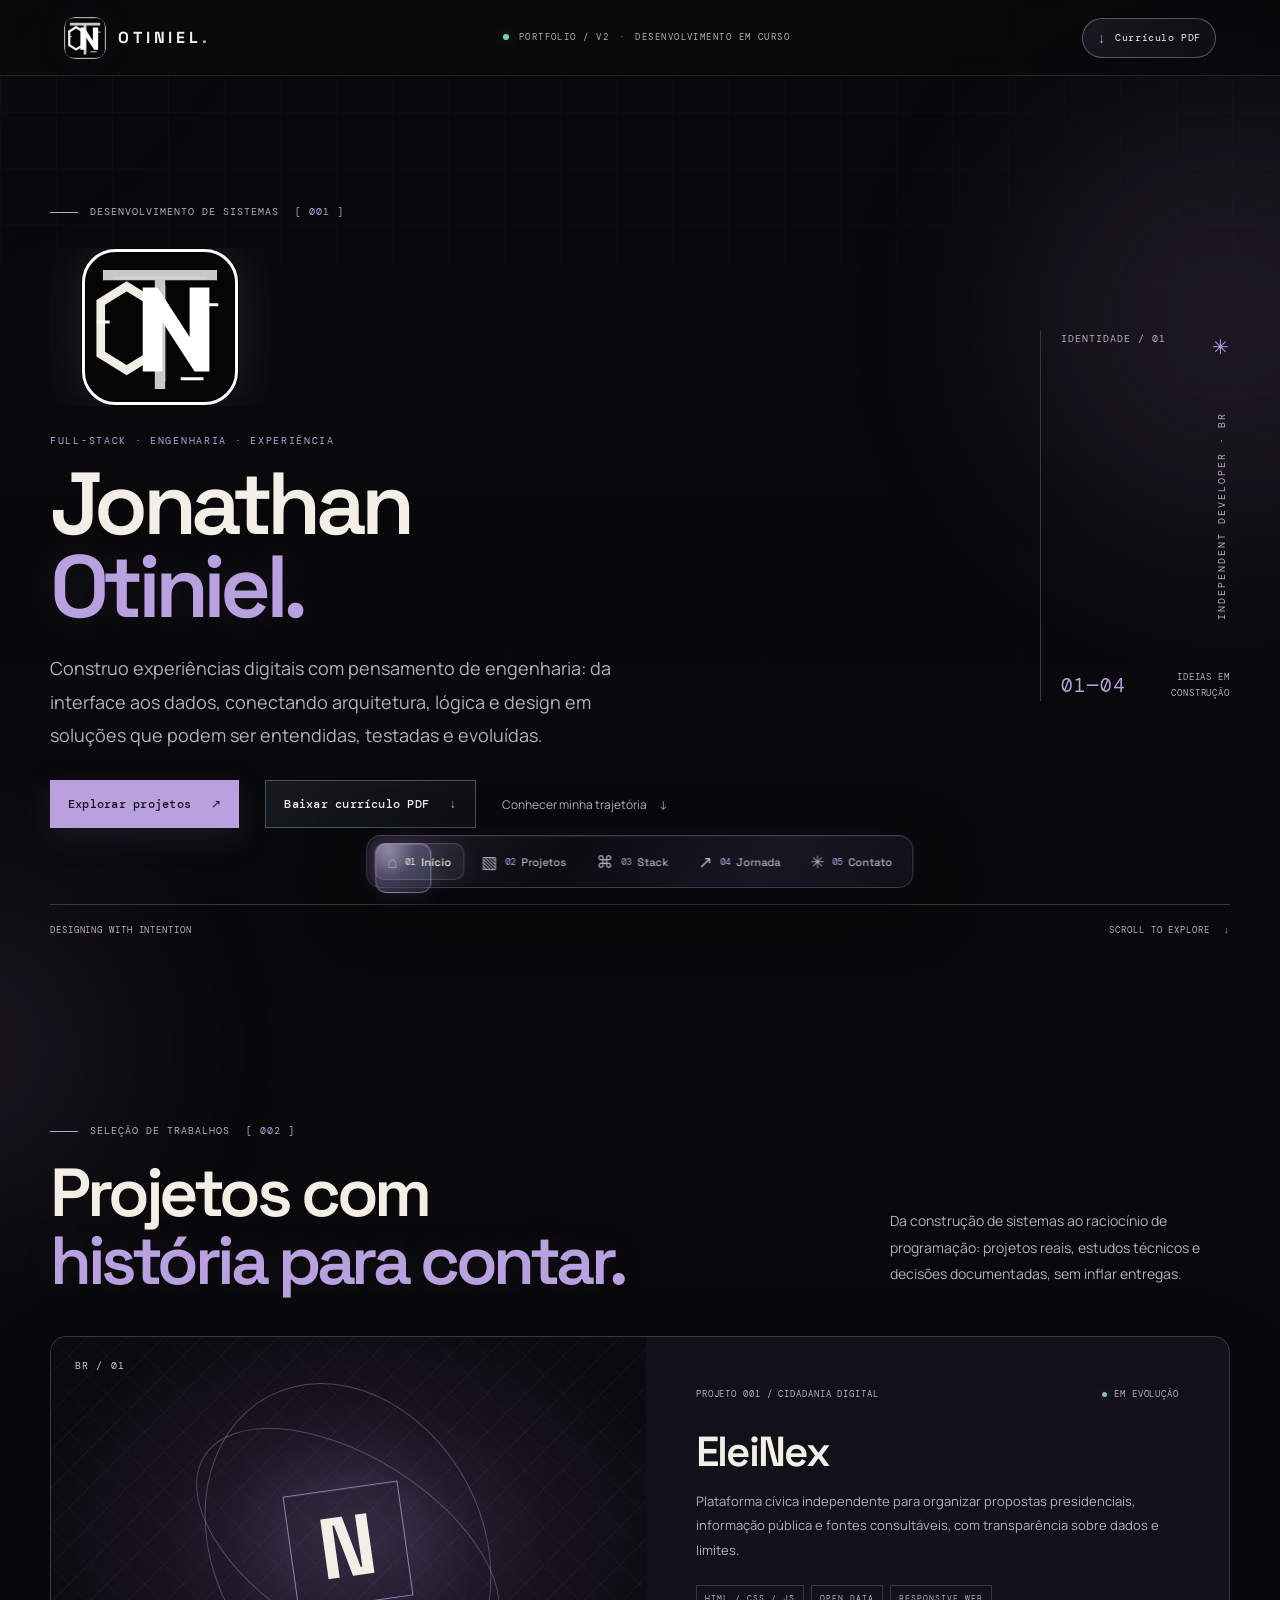
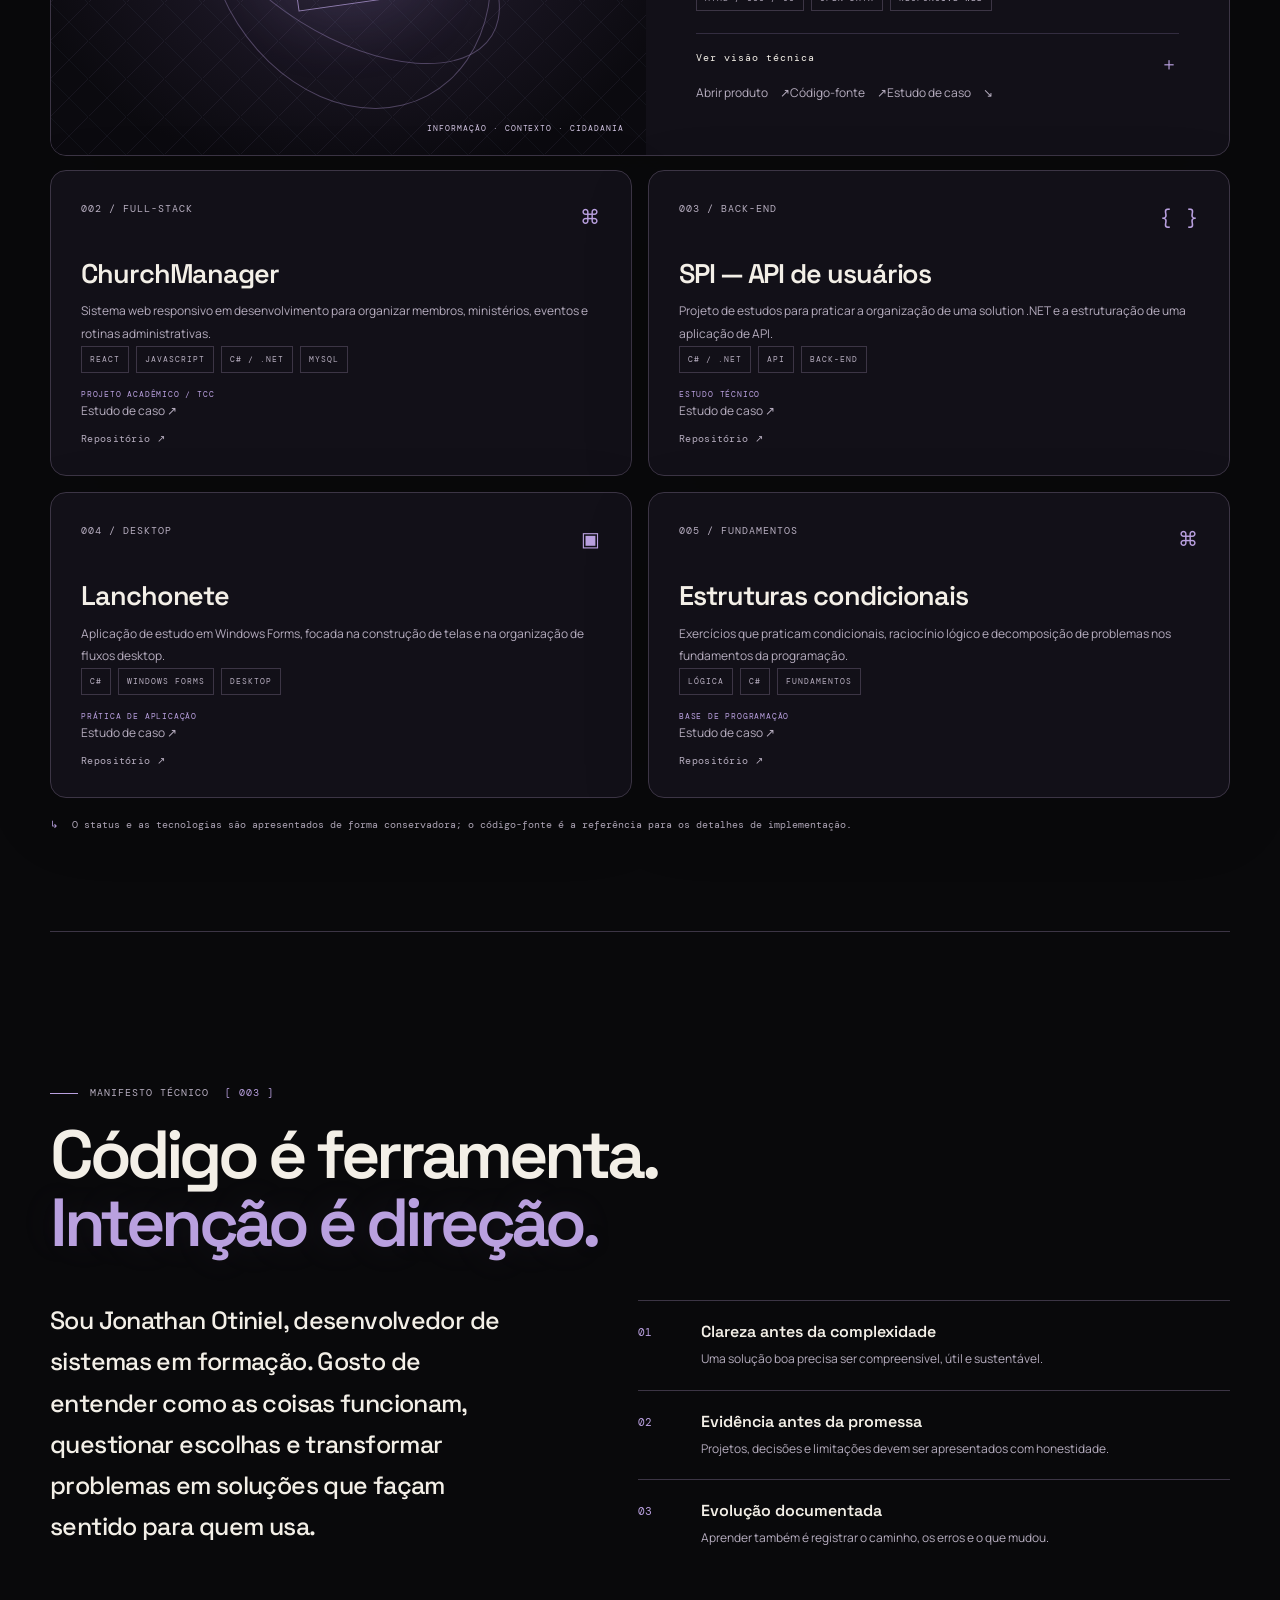
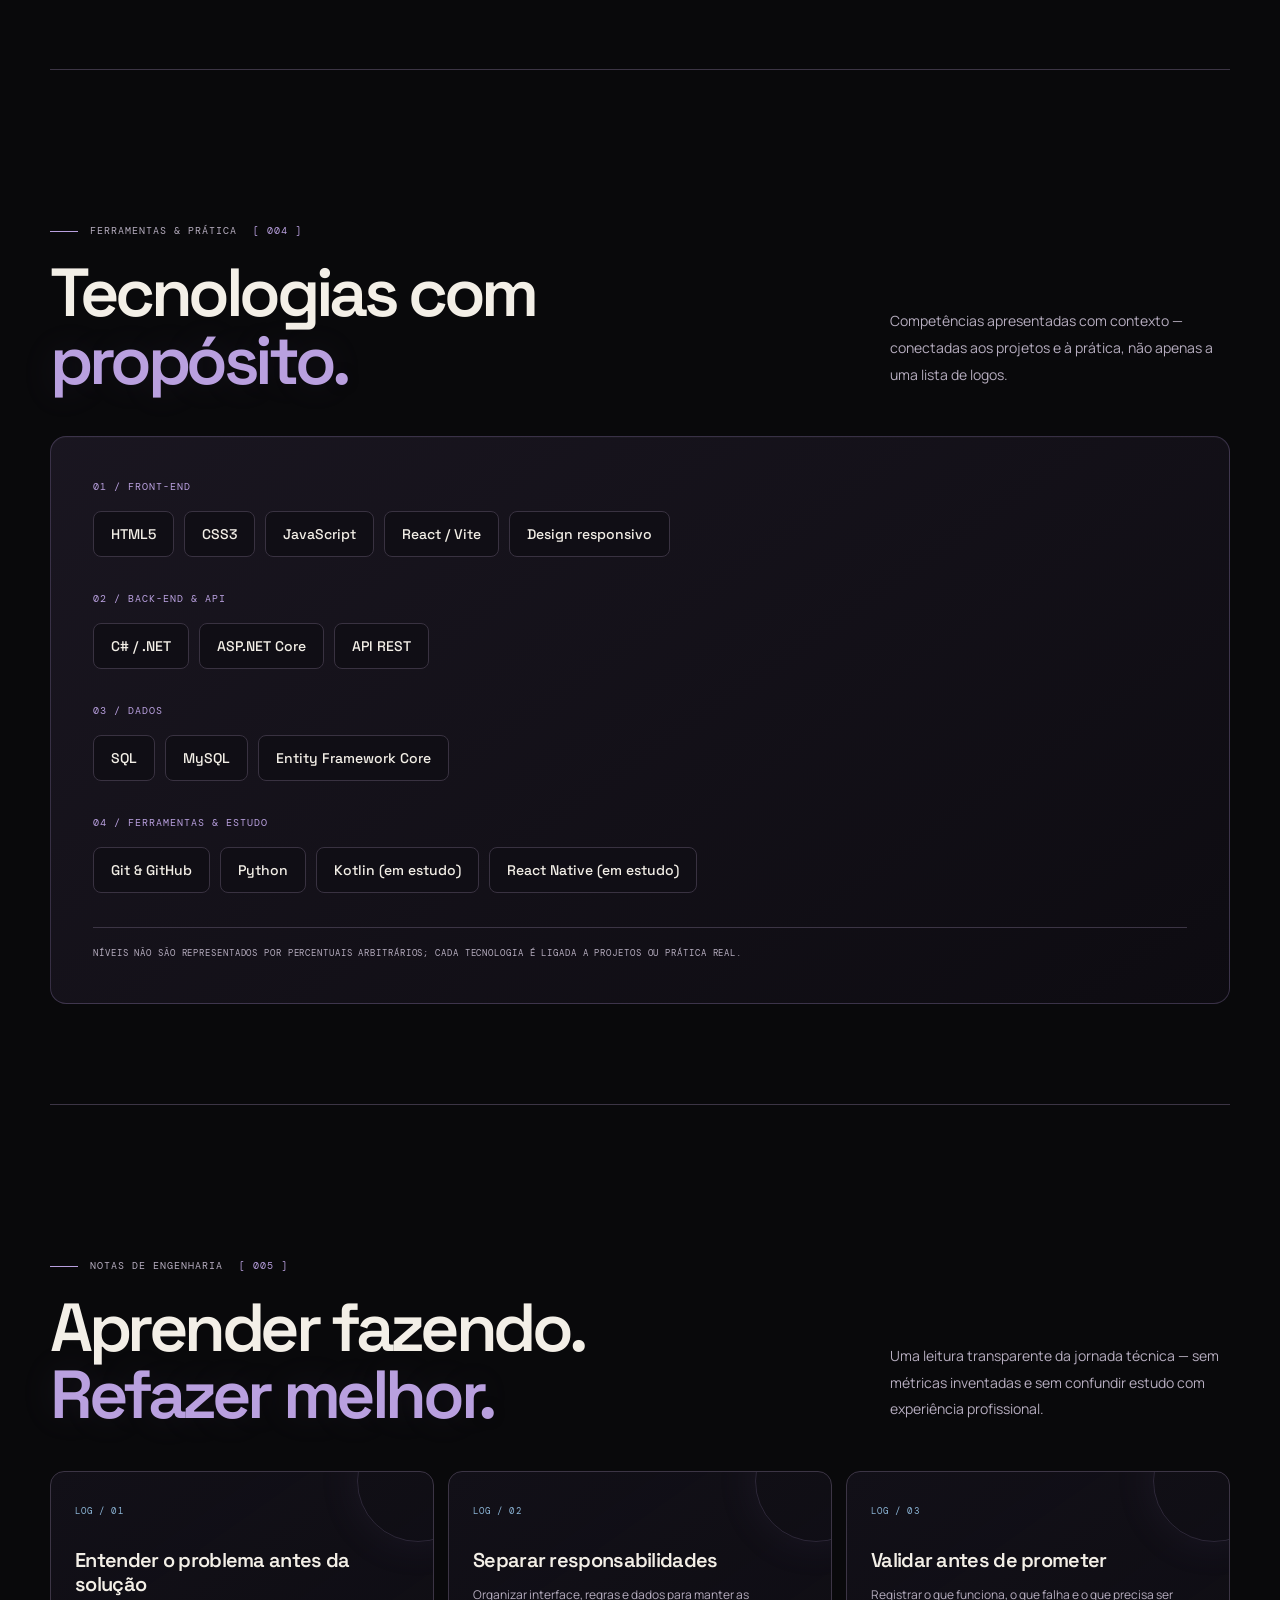
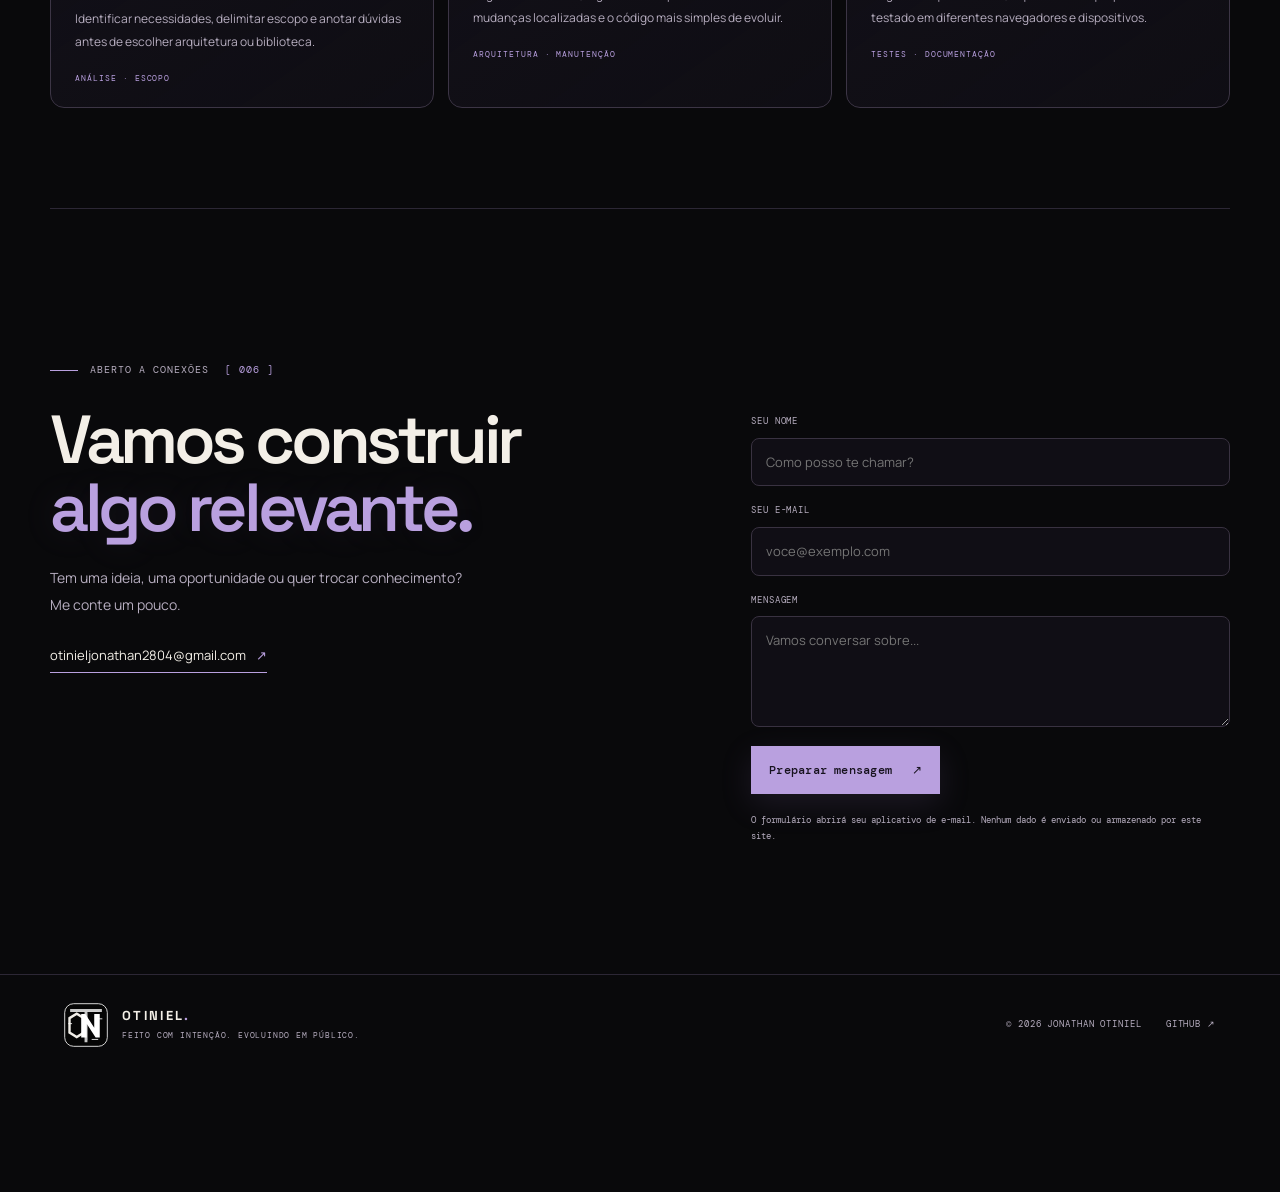
==== commit bd6ec8a4: "fix(a11y): announce contact form status and section order" ====
--- a/index.html
+++ b/index.html
@@ -2,254 +2,130 @@
 <html lang="pt-BR" data-theme="dark">
 <head>
   <meta charset="utf-8">
-  <meta name="viewport" content="width=device-width, initial-scale=1, viewport-fit=cover">
-  <meta name="theme-color" content="#090a0f">
-  <link rel="canonical" href="https://otiniel-portfolio-v2.onrender.com/">
-  <meta name="description" content="Jonathan Otiniel — portfólio de desenvolvimento de sistemas, projetos web, APIs, dados e experiências digitais.">
-  <meta property="og:type" content="website">
-  <meta property="og:title" content="Jonathan Otiniel — Engenharia com intenção">
-  <meta property="og:description" content="Projetos, decisões técnicas e evolução em desenvolvimento de software.">
-  <meta property="og:image" content="https://otiniel-portfolio-v2.onrender.com/assets/brand/otn-share.svg">
-  <meta name="twitter:card" content="summary_large_image">
-  <title>Jonathan Otiniel — Portfólio</title>
-  <link rel="icon" type="image/svg+xml" href="assets/brand/atom.svg">
+  <meta name="viewport" content="width=device-width, initial-scale=1">
+  <meta name="theme-color" content="#09090B">
+  <meta name="description" content="Jonathan Otiniel — desenvolvimento full-stack com direção cyber-gótica editorial, projetos e currículo em PDF.">
+  <meta property="og:type" content="website"><meta property="og:title" content="OTINIEL — Jonathan Otiniel | Fullstack Developer"><meta property="og:description" content="Lógica, arquitetura e experiência. Projetos reais, estudos técnicos e currículo de Jonathan Otiniel."><meta property="og:image" content="https://joots28.github.io/Otiniel-portifolio/assets/brand/otn-share.svg"><meta name="twitter:card" content="summary_large_image"><meta name="twitter:title" content="OTINIEL — Jonathan Otiniel | Fullstack Developer"><meta name="twitter:description" content="Lógica, arquitetura e experiência. Projetos reais, estudos técnicos e currículo de Jonathan Otiniel."><meta name="twitter:image" content="https://joots28.github.io/Otiniel-portifolio/assets/brand/otn-share.svg">
+  <title>OTINIEL — Jonathan Otiniel | Fullstack Developer</title>
+  <link rel="icon" type="image/svg+xml" href="assets/brand/otn-monogram.svg">
   <link rel="preconnect" href="https://fonts.googleapis.com">
   <link rel="preconnect" href="https://fonts.gstatic.com" crossorigin>
   <link href="https://fonts.googleapis.com/css2?family=DM+Mono:wght@400;500&family=Manrope:wght@400;500;600;700;800&family=Space+Grotesk:wght@400;500;600;700&display=swap" rel="stylesheet">
-  <link rel="stylesheet" href="assets/css/cinematic.css">
-  <script src="assets/js/cinematic.js" defer></script>
+  <link rel="stylesheet" href="assets/css/style.css">
+  <script src="assets/js/main.js" defer></script>
 </head>
 <body>
-  <a class="skip-link" href="#conteudo">Pular para o conteúdo</a>
-  <div class="reading-progress" aria-hidden="true"><span id="readingProgress"></span></div>
+  <a class="skip-link" href="#inicio">Pular para o conteúdo</a>
+  <div class="ambient ambient-one" aria-hidden="true"></div>
+  <div class="ambient ambient-two" aria-hidden="true"></div>
 
-  <header class="site-header">
-    <div class="header-inner">
-      <a class="brand" href="#inicio" aria-label="Jonathan Otiniel — início">
-        <span class="brand-mark"><img src="assets/brand/atom.svg" alt="" width="38" height="38"></span>
-        <span class="brand-copy"><strong>OTINIEL<span>.</span></strong><small>SOFTWARE / PORTFOLIO</small></span>
-      </a>
-      <nav class="site-nav" id="siteNav" aria-label="Navegação principal">
-        <a href="#inicio" class="is-active">Início</a>
-        <a href="#sobre">Sobre</a>
-        <a href="#projetos">Projetos</a>
-        <a href="#stack">Stack</a>
-        <a href="#jornada">Jornada</a>
-        <a href="#contato">Contato</a>
-      </nav>
-      <div class="header-actions">
-        <a class="header-cta" href="#contato">Vamos conversar <span aria-hidden="true">↗</span></a>
-        <button class="menu-toggle" id="menuToggle" type="button" aria-label="Abrir menu" aria-controls="siteNav" aria-expanded="false">
-          <span></span><span></span>
-        </button>
-      </div>
-    </div>
+  <header class="topbar">
+    <a class="brand" href="#inicio" aria-label="OTINIEL, início">
+      <span class="brand-mark" aria-hidden="true"><img src="assets/brand/otn-monogram.svg" alt="" width="40" height="40"></span>
+      <span class="brand-word">OTINIEL<span class="brand-dot">.</span></span>
+    </a>
+    <div class="topbar-meta"><span class="status-dot"></span><span>PORTFOLIO / V2</span><span class="meta-divider">·</span><span>DESENVOLVIMENTO EM CURSO</span></div>
+    <a class="curriculum-chip" href="assets/cv/Jonathan-Otiniel-Curriculo.pdf" download="Jonathan-Otiniel-Curriculo.pdf"><span aria-hidden="true">↓</span> Currículo PDF</a>
   </header>
 
-  <main id="conteudo">
-    <section class="hero section-shell" id="inicio" aria-labelledby="heroTitle">
-      <div class="hero-gridline" aria-hidden="true"></div>
+  <main>
+    <section class="hero section-shell" id="inicio" aria-labelledby="hero-title">
       <div class="hero-copy">
-        <p class="eyebrow"><span class="eyebrow-pulse"></span> DESENVOLVIMENTO DE SISTEMAS <span class="eyebrow-index">[ 001 ]</span></p>
-        <p class="hero-overline">LÓGICA, ARQUITETURA & EXPERIÊNCIA</p>
-        <h1 id="heroTitle">Código com<br><span>intenção.</span><br>Impacto real.</h1>
-        <p class="hero-description">Sou <strong>Jonathan Otiniel</strong>. Estudo e construo software conectando interface, regras de negócio, APIs e dados — com atenção à estrutura, à clareza e à experiência de quem usa.</p>
+        <p class="eyebrow"><span class="eyebrow-line"></span> DESENVOLVIMENTO DE SISTEMAS <span class="eyebrow-index">[ 001 ]</span></p>
+        <div class="hero-monogram"><img src="assets/brand/otn-monogram.svg" alt="Monograma original OTINIEL" width="220" height="145"></div>
+        <p class="hero-kicker">FULL-STACK · ENGENHARIA · EXPERIÊNCIA</p>
+        <h1 id="hero-title">Jonathan<br><span>Otiniel.</span></h1>
+        <p class="hero-description">Construo experiências digitais com pensamento de engenharia: da interface aos dados, conectando arquitetura, lógica e design em soluções que podem ser entendidas, testadas e evoluídas.</p>
         <div class="hero-actions">
-          <a class="button button-primary" href="#projetos">Explorar projetos <span aria-hidden="true">↘</span></a>
-          <a class="button button-secondary" href="curriculo-jonathan.html">Ver currículo <span aria-hidden="true">↗</span></a>
-          <a class="button button-secondary" href="assets/cv/Jonathan-Otiniel-Curriculo.pdf" download>Baixar PDF <span aria-hidden="true">↓</span></a>
-        </div>
-        <div class="hero-footline">
-          <span><i class="footline-mark" aria-hidden="true"></i> APRENDIZADO EM MOVIMENTO</span>
-          <span class="mono">HTML · CSS · JS · C# · SQL</span>
+          <a class="button button-primary" href="#projetos">Explorar projetos <span aria-hidden="true">↗</span></a>
+          <a class="button button-download" href="assets/cv/Jonathan-Otiniel-Curriculo.pdf" download="Jonathan-Otiniel-Curriculo.pdf">Baixar currículo PDF <span aria-hidden="true">↓</span></a>
+          <a class="text-link" href="#sobre">Conhecer minha trajetória <span aria-hidden="true">↓</span></a>
         </div>
       </div>
-
-      <div class="hero-visual" aria-label="Composição 3D da identidade OTINIEL">
-        <div class="visual-topline mono"><span>FIG. 01 / SISTEMAS EM CONSTRUÇÃO</span><span>BR — 2026</span></div>
-        <div class="visual-stage" id="visualStage">
-          <div class="stage-halo halo-a" aria-hidden="true"></div>
-          <div class="stage-halo halo-b" aria-hidden="true"></div>
-          <div class="orbit orbit-a" aria-hidden="true"><i></i></div>
-          <div class="orbit orbit-b" aria-hidden="true"><i></i></div>
-          <div class="orbit orbit-c" aria-hidden="true"><i></i></div>
-          <div class="atom-scene" aria-label="Átomo inspirado no símbolo do React">
-            <svg class="atom-visual" viewBox="0 0 400 400" role="img" aria-labelledby="atomTitle">
-              <title id="atomTitle">Átomo com três órbitas elípticas e um núcleo central</title>
-              <defs>
-                <radialGradient id="atomCoreGlow">
-                  <stop offset="0" stop-color="#64b5ff" stop-opacity=".5"/>
-                  <stop offset="1" stop-color="#756dff" stop-opacity="0"/>
-                </radialGradient>
-                <linearGradient id="atomOrbitStroke" x1="0" y1="0" x2="1" y2="1">
-                  <stop offset="0" stop-color="#64b5ff"/>
-                  <stop offset=".52" stop-color="#8a7dff"/>
-                  <stop offset="1" stop-color="#756dff"/>
-                </linearGradient>
-              </defs>
-              <circle class="atom-aura" cx="200" cy="200" r="112" fill="url(#atomCoreGlow)"/>
-              <g class="atom-orbit-group atom-orbit-one">
-                <ellipse cx="200" cy="200" rx="151" ry="55" fill="none" stroke="url(#atomOrbitStroke)" stroke-width="2.2"/>
-                <circle class="atom-electron" cx="351" cy="200" r="9"/>
-              </g>
-              <g class="atom-orbit-group atom-orbit-two">
-                <ellipse cx="200" cy="200" rx="151" ry="55" fill="none" stroke="url(#atomOrbitStroke)" stroke-width="2.2"/>
-                <circle class="atom-electron" cx="351" cy="200" r="9"/>
-              </g>
-              <g class="atom-orbit-group atom-orbit-three">
-                <ellipse cx="200" cy="200" rx="151" ry="55" fill="none" stroke="url(#atomOrbitStroke)" stroke-width="2.2"/>
-                <circle class="atom-electron" cx="351" cy="200" r="9"/>
-              </g>
-              <circle class="atom-nucleus-halo" cx="200" cy="200" r="30"/>
-              <circle class="atom-nucleus" cx="200" cy="200" r="13"/>
-            </svg>
-            <div class="atom-caption mono">REACTIVE SYSTEMS / 01</div>
-          </div>
-          <div class="hero-logo-plaque"><img src="assets/brand/atom.svg" alt="" width="54" height="54"><span>OTINIEL / DEV</span></div>
-          <span class="coordinate coord-a mono">X: 04.28</span>
-          <span class="coordinate coord-b mono">BUILD / 001</span>
-          <span class="visual-cross cross-a" aria-hidden="true">+</span>
-          <span class="visual-cross cross-b" aria-hidden="true">✳</span>
+      <aside class="hero-aside" aria-label="Identificação técnica">
+        <div class="aside-top"><span>IDENTIDADE / 01</span><span class="crosshair">✳</span></div>
+        <div class="vertical-label">INDEPENDENT DEVELOPER · BR</div>
+        <div class="aside-bottom">
+          <span class="aside-number">01—04</span>
+          <span class="aside-caption">IDEIAS EM<br>CONSTRUÇÃO</span>
         </div>
-        <div class="visual-footline mono"><span>ENGINEERING MINDSET</span><span>DESIGN × SYSTEMS</span></div>
-      </div>
-      <a class="scroll-cue mono" href="#sobre"><span></span> ROLAR PARA DESCOBRIR</a>
+      </aside>
+      <div class="hero-footerline"><span>DESIGNING WITH INTENTION</span><span>SCROLL TO EXPLORE <span class="scroll-arrow">↓</span></span></div>
     </section>
 
-    <div class="ticker" aria-label="Tecnologias utilizadas">
-      <div class="ticker-track">
-        <span>C# / .NET</span><b aria-hidden="true">✳</b><span>REACT</span><b aria-hidden="true">✳</b><span>JAVASCRIPT</span><b aria-hidden="true">✳</b><span>KOTLIN</span><b aria-hidden="true">✳</b><span>SQL / MYSQL</span><b aria-hidden="true">✳</b><span>REACT NATIVE</span><b aria-hidden="true">✳</b><span>HTML5</span><b aria-hidden="true">✳</b><span>CSS3</span><b aria-hidden="true">✳</b>
-        <span aria-hidden="true">C# / .NET</span><b aria-hidden="true">✳</b><span aria-hidden="true">REACT</span><b aria-hidden="true">✳</b><span aria-hidden="true">JAVASCRIPT</span><b aria-hidden="true">✳</b><span aria-hidden="true">KOTLIN</span><b aria-hidden="true">✳</b><span aria-hidden="true">SQL / MYSQL</span><b aria-hidden="true">✳</b><span aria-hidden="true">REACT NATIVE</span><b aria-hidden="true">✳</b><span aria-hidden="true">HTML5</span><b aria-hidden="true">✳</b><span aria-hidden="true">CSS3</span><b aria-hidden="true">✳</b>
+    <section class="section-shell projects-section" id="projetos" aria-labelledby="projects-title">
+  <div class="section-heading">
+    <div><p class="eyebrow"><span class="eyebrow-line"></span> SELEÇÃO DE TRABALHOS <span class="eyebrow-index">[ 002 ]</span></p><h2 id="projects-title">Projetos com<br><span>história para contar.</span></h2></div>
+    <p class="section-intro">Da construção de sistemas ao raciocínio de programação: projetos reais, estudos técnicos e decisões documentadas, sem inflar entregas.</p>
+  </div>
+  <article class="featured-project project-card" data-project="eleinex">
+    <div class="project-art project-art-election" aria-hidden="true"><div class="art-orbit orbit-a"></div><div class="art-orbit orbit-b"></div><div class="art-core">N</div><span class="art-coordinate">BR / 01</span><span class="art-label">INFORMAÇÃO · CONTEXTO · CIDADANIA</span></div>
+    <div class="featured-copy">
+      <div class="project-meta"><span>PROJETO 001 / CIDADANIA DIGITAL</span><span class="project-status"><i></i> EM EVOLUÇÃO</span></div>
+      <h3>EleiNex</h3>
+      <p>Plataforma cívica independente para organizar propostas presidenciais, informação pública e fontes consultáveis, com transparência sobre dados e limites.</p>
+      <div class="tag-list"><span>HTML / CSS / JS</span><span>OPEN DATA</span><span>RESPONSIVE WEB</span></div>
+      <button class="project-details-trigger" type="button" aria-expanded="false" aria-controls="eleinex-details">Ver visão técnica <span aria-hidden="true">＋</span></button>
+      <div class="project-details" id="eleinex-details" hidden><p><strong>Objetivo:</strong> organizar informação pública de forma compreensível e verificável.</p><p><strong>Princípios:</strong> fontes identificadas, neutralidade editorial, acessibilidade e transparência sobre limitações.</p><p><strong>Status:</strong> evolução contínua; cada recurso será apresentado como concluído somente quando houver evidência pública.</p></div>
+      <div class="case-links"><a class="text-link" href="https://eleinexus-civico.onrender.com/" target="_blank" rel="noopener noreferrer">Abrir produto <span aria-hidden="true">↗</span></a><a class="text-link" href="https://github.com/joots28/portifolio/tree/eleinexus-site/eleinexus" target="_blank" rel="noopener noreferrer">Código-fonte <span aria-hidden="true">↗</span></a><a class="text-link" href="projetos/eleinex.html">Estudo de caso <span aria-hidden="true">↘</span></a></div>
+    </div>
+  </article>
+  <div class="project-grid">
+    <article class="project-card compact-card"><div class="compact-top"><span>002 / FULL-STACK</span><span class="card-symbol">⌘</span></div><h3>ChurchManager</h3><p>Sistema web responsivo em desenvolvimento para organizar membros, ministérios, eventos e rotinas administrativas.</p><div class="tag-list"><span>REACT</span><span>JAVASCRIPT</span><span>C# / .NET</span><span>MYSQL</span></div><span class="card-status">PROJETO ACADÊMICO / TCC</span><a class="text-link" href="projetos/churchmanager.html">Estudo de caso ↗</a><a class="project-link" href="https://github.com/joots28/ChurchMennager" target="_blank" rel="noopener noreferrer">Repositório ↗</a></article>
+    <article class="project-card compact-card"><div class="compact-top"><span>003 / BACK-END</span><span class="card-symbol">{ }</span></div><h3>SPI — API de usuários</h3><p>Projeto de estudos para praticar a organização de uma solution .NET e a estruturação de uma aplicação de API.</p><div class="tag-list"><span>C# / .NET</span><span>API</span><span>BACK-END</span></div><span class="card-status">ESTUDO TÉCNICO</span><a class="text-link" href="projetos/spi-api.html">Estudo de caso ↗</a><a class="project-link" href="https://github.com/joots28/SPIUsuarios_2DS" target="_blank" rel="noopener noreferrer">Repositório ↗</a></article>
+    <article class="project-card compact-card"><div class="compact-top"><span>004 / DESKTOP</span><span class="card-symbol">▣</span></div><h3>Lanchonete</h3><p>Aplicação de estudo em Windows Forms, focada na construção de telas e na organização de fluxos desktop.</p><div class="tag-list"><span>C#</span><span>WINDOWS FORMS</span><span>DESKTOP</span></div><span class="card-status">PRÁTICA DE APLICAÇÃO</span><a class="text-link" href="projetos/lanchonete.html">Estudo de caso ↗</a><a class="project-link" href="https://github.com/joots28/lanchonete" target="_blank" rel="noopener noreferrer">Repositório ↗</a></article>
+    <article class="project-card compact-card"><div class="compact-top"><span>005 / FUNDAMENTOS</span><span class="card-symbol">⌘</span></div><h3>Estruturas condicionais</h3><p>Exercícios que praticam condicionais, raciocínio lógico e decomposição de problemas nos fundamentos da programação.</p><div class="tag-list"><span>LÓGICA</span><span>C#</span><span>FUNDAMENTOS</span></div><span class="card-status">BASE DE PROGRAMAÇÃO</span><a class="text-link" href="projetos/estruturas-condicionais.html">Estudo de caso ↗</a><a class="project-link" href="https://github.com/joots28/estruturas-condicionais" target="_blank" rel="noopener noreferrer">Repositório ↗</a></article>
+  </div>
+  <p class="section-footnote"><span>↳</span> O status e as tecnologias são apresentados de forma conservadora; o código-fonte é a referência para os detalhes de implementação.</p>
+</section>
+
+    <section class="section-shell about-section" id="sobre" aria-labelledby="about-title">
+      <div class="section-heading">
+        <div><p class="eyebrow"><span class="eyebrow-line"></span> MANIFESTO TÉCNICO <span class="eyebrow-index">[ 003 ]</span></p><h2 id="about-title">Código é ferramenta.<br><span>Intenção é direção.</span></h2></div>
       </div>
-    </div>
-
-    <section class="intro-band" aria-label="Princípios de trabalho">
-      <div class="intro-band-inner section-shell">
-        <p>Construir com intenção.</p><span aria-hidden="true">✳</span><p>Entender antes de abstrair.</p><span aria-hidden="true">✳</span><p>Melhorar a cada versão.</p>
-      </div>
+      <div class="about-layout"><p class="about-lead">Sou Jonathan Otiniel, desenvolvedor de sistemas em formação. Gosto de entender como as coisas funcionam, questionar escolhas e transformar problemas em soluções que façam sentido para quem usa.</p><div class="principles"><div><span class="principle-index">01</span><div><h3>Clareza antes da complexidade</h3><p>Uma solução boa precisa ser compreensível, útil e sustentável.</p></div></div><div><span class="principle-index">02</span><div><h3>Evidência antes da promessa</h3><p>Projetos, decisões e limitações devem ser apresentados com honestidade.</p></div></div><div><span class="principle-index">03</span><div><h3>Evolução documentada</h3><p>Aprender também é registrar o caminho, os erros e o que mudou.</p></div></div></div></div>
     </section>
 
-    <section class="section section-shell about-section" id="sobre" aria-labelledby="aboutTitle">
-      <div class="section-heading">
-        <p class="section-index mono">02 / SOBRE</p>
-        <div><p class="section-eyebrow">PROCESSO, NÃO PERSONAGEM</p><h2 id="aboutTitle">Evoluir é parte<br>da <span>arquitetura.</span></h2></div>
-        <p class="section-summary">Um portfólio para mostrar o processo por trás do código: problemas, escolhas, limitações e próximos passos — sem transformar planos em entregas concluídas.</p>
-      </div>
-      <div class="about-layout">
-        <div class="about-manifesto reveal-card">
-          <span class="manifesto-mark" aria-hidden="true">“</span>
-          <p>Gosto de entender como as peças se conectam — da interface ao banco de dados, do detalhe visual à regra de negócio.</p>
-          <div class="manifesto-signature"><span class="signature-line"></span><span>JONATHAN OTINIEL / DESENVOLVIMENTO</span></div>
-        </div>
-        <div class="principle-grid">
-          <article class="principle-card reveal-card"><span class="principle-number mono">01</span><div class="principle-icon" aria-hidden="true">⌘</div><h3>Estrutura primeiro</h3><p>Componentes com responsabilidade clara, arquivos organizados e decisões que podem ser explicadas.</p></article>
-          <article class="principle-card reveal-card"><span class="principle-number mono">02</span><div class="principle-icon" aria-hidden="true">◎</div><h3>Experiência real</h3><p>Responsividade, acessibilidade e interações previsíveis importam tanto quanto o visual.</p></article>
-          <article class="principle-card reveal-card"><span class="principle-number mono">03</span><div class="principle-icon" aria-hidden="true">↗</div><h3>Aprendizado contínuo</h3><p>Projetos e estudos documentam o que já existe, o que está em andamento e o que ainda falta.</p></article>
-        </div>
-      </div>
-      <div class="education-strip"><div class="education-seal">E<span>TEC</span></div><div><strong>Formação em Desenvolvimento de Sistemas</strong><p>Curso técnico na Etec · fundamentos, projetos acadêmicos e prática de desenvolvimento.</p></div><span class="education-index mono">EDU / 001</span></div>
-    </section>
+    <section class="section-shell stack-section" id="stack" aria-labelledby="stack-title">
+  <div class="section-heading"><div><p class="eyebrow"><span class="eyebrow-line"></span> FERRAMENTAS & PRÁTICA <span class="eyebrow-index">[ 004 ]</span></p><h2 id="stack-title">Tecnologias com<br><span>propósito.</span></h2></div><p class="section-intro">Competências apresentadas com contexto — conectadas aos projetos e à prática, não apenas a uma lista de logos.</p></div>
+  <div class="stack-board">
+    <div class="stack-label">01 / FRONT-END</div><div class="stack-items"><span>HTML5</span><span>CSS3</span><span>JavaScript</span><span>React / Vite</span><span>Design responsivo</span></div>
+    <div class="stack-label">02 / BACK-END & API</div><div class="stack-items"><span>C# / .NET</span><span>ASP.NET Core</span><span>API REST</span></div>
+    <div class="stack-label">03 / DADOS</div><div class="stack-items"><span>SQL</span><span>MySQL</span><span>Entity Framework Core</span></div>
+    <div class="stack-label">04 / FERRAMENTAS & ESTUDO</div><div class="stack-items"><span>Git & GitHub</span><span>Python</span><span>Kotlin (em estudo)</span><span>React Native (em estudo)</span></div>
+    <div class="stack-foot">NÍVEIS NÃO SÃO REPRESENTADOS POR PERCENTUAIS ARBITRÁRIOS; CADA TECNOLOGIA É LIGADA A PROJETOS OU PRÁTICA REAL.</div>
+  </div>
+</section>
 
-    <section class="section projects-section" id="projetos" aria-labelledby="projectsTitle">
-      <div class="section-shell">
-        <div class="section-heading projects-heading">
-          <p class="section-index mono">03 / PROJETOS</p>
-          <div><p class="section-eyebrow">LABORATÓRIO DE IDEIAS</p><h2 id="projectsTitle">Trabalho em<br><span>construção.</span></h2></div>
-          <p class="section-summary">Projetos com contextos diferentes e um ponto em comum: aprender a transformar necessidades em sistemas claros e verificáveis.</p>
-        </div>
-        <div class="project-filter-row">
-          <p class="mono">SELEÇÃO DE PROJETOS <span>/ 07</span></p>
-          <div class="project-filters" role="group" aria-label="Filtrar projetos">
-            <button class="filter-chip is-selected" type="button" data-filter="all" aria-pressed="true">Todos</button>
-            <button class="filter-chip" type="button" data-filter="frontend" aria-pressed="false">Front-end</button>
-            <button class="filter-chip" type="button" data-filter="backend" aria-pressed="false">Back-end</button>
-            <button class="filter-chip" type="button" data-filter="academic" aria-pressed="false">Acadêmicos</button>
-          </div>
-        </div>
-
-        <div class="featured-project-grid" id="projectsGrid">
-          <article class="project-card project-featured tilt-card reveal-card" data-category="frontend" data-project="eleinexus">
-            <div class="project-art art-elei" aria-hidden="true"><div class="art-sphere"></div><div class="art-orbit art-orbit-one"></div><div class="art-orbit art-orbit-two"></div><span class="art-watermark">EN</span><span class="art-caption mono">CIVIC TECH / 001</span></div>
-            <div class="project-content"><div class="project-topline mono"><span>01 / WEB · INFORMAÇÃO CÍVICA</span><span class="project-status"><i></i> PROJETO EM EVOLUÇÃO</span></div><h3>EleiNexus</h3><p>Uma plataforma cívica voltada a organizar informações eleitorais, propostas e referências públicas, com transparência sobre fontes e limites do conteúdo.</p><div class="tag-list"><span>HTML</span><span>CSS</span><span>JavaScript</span><span>Fontes públicas</span></div><div class="project-actions"><a class="project-link" href="projetos/eleinex.html">Estudo de caso <span aria-hidden="true">↗</span></a><a class="project-link project-link-muted" href="https://eleinexus-civico.onrender.com/" target="_blank" rel="noreferrer">Abrir site <span aria-hidden="true">↗</span></a></div></div>
-          </article>
-
-          <article class="project-card tilt-card reveal-card" data-category="academic" data-project="churchmanager">
-            <div class="project-art art-church" aria-hidden="true"><div class="art-grid-cube"><span></span><span></span><span></span></div><span class="art-watermark">CM</span><span class="art-caption mono">COMMUNITY SYSTEM / 002</span></div>
-            <div class="project-content"><div class="project-topline mono"><span>02 / FULL-STACK</span><span class="project-status status-work"><i></i> EM DESENVOLVIMENTO</span></div><h3>ChurchManager</h3><p>Sistema web acadêmico para centralizar membros, ministérios, eventos, finanças e relatórios de uma comunidade.</p><div class="tag-list"><span>React / Vite</span><span>C# / .NET</span><span>MySQL</span></div><a class="project-link" href="projetos/churchmanager.html">Explorar arquitetura <span aria-hidden="true">↗</span></a></div>
-          </article>
-
-          <article class="project-card tilt-card reveal-card" data-category="academic" data-project="segurogestor">
-            <div class="project-art art-seguro" aria-hidden="true"><div class="art-shield"><span>SG</span></div><span class="art-watermark">SG</span><span class="art-caption mono">INSURANCE / 003</span></div>
-            <div class="project-content"><div class="project-topline mono"><span>03 / MODELAGEM</span><span class="project-status status-study"><i></i> PROJETO ACADÊMICO</span></div><h3>SeguroGestor</h3><p>Projeto acadêmico de gestão de seguros e sinistros, com foco em requisitos, organização das informações e modelo de dados.</p><div class="tag-list"><span>Requisitos</span><span>Modelagem de dados</span><span>Documentação</span></div><a class="project-link" href="projetos/segurogestor.html">Ver estudo de caso <span aria-hidden="true">↗</span></a></div>
-          </article>
-
-          <article class="project-card tilt-card reveal-card" data-category="frontend" data-project="portfolio-v1">
-            <div class="project-art art-portfolio" aria-hidden="true"><div class="art-browser"><span></span><span></span><span></span><div class="browser-line"></div><div class="browser-block"></div></div><span class="art-watermark">V1</span><span class="art-caption mono">PORTFOLIO / ORIGIN</span></div>
-            <div class="project-content"><div class="project-topline mono"><span>04 / EVOLUÇÃO DO PRODUTO</span><span class="project-status"><i></i> VERSÃO ANTERIOR</span></div><h3>Portfolio V1</h3><p>A primeira versão como base estrutural: HTML, CSS e JavaScript separados, conteúdo direto e publicação estática.</p><div class="tag-list"><span>HTML5</span><span>CSS3</span><span>JavaScript</span><span>Render</span></div><a class="project-link" href="projetos/portfolio-v1.html">Comparar a evolução <span aria-hidden="true">↗</span></a></div>
-          </article>
-        </div>
-
-        <div class="secondary-projects-heading"><h3>Outras experiências</h3><p class="mono">ESTUDOS, PRÁTICA & FUNDAMENTOS</p></div>
-        <div class="compact-project-grid">
-          <article class="compact-card reveal-card" data-category="backend"><div class="compact-icon icon-api" aria-hidden="true">{ }</div><div class="compact-main"><span class="mono">05 / BACK-END</span><h4>SPI — API de usuários</h4><p>Estudo de organização de uma solution .NET e estruturação de uma API.</p><a href="projetos/spi-api.html">Abrir estudo <span aria-hidden="true">↗</span></a></div></article>
-          <article class="compact-card reveal-card" data-category="academic"><div class="compact-icon icon-desktop" aria-hidden="true">▣</div><div class="compact-main"><span class="mono">06 / DESKTOP</span><h4>Lanchonete</h4><p>Prática de interface e fluxos em uma aplicação Windows Forms com C#.</p><a href="projetos/lanchonete.html">Abrir estudo <span aria-hidden="true">↗</span></a></div></article>
-          <article class="compact-card reveal-card" data-category="academic"><div class="compact-icon icon-logic" aria-hidden="true">if</div><div class="compact-main"><span class="mono">07 / FUNDAMENTOS</span><h4>Estruturas condicionais</h4><p>Exercícios de lógica para praticar decisões, condições e decomposição de problemas.</p><a href="projetos/estruturas-condicionais.html">Abrir estudo <span aria-hidden="true">↗</span></a></div></article>
-        </div>
-        <p class="project-note"><span aria-hidden="true">ⓘ</span> Os estados são descritivos e conservadores. Consulte cada estudo de caso e os repositórios para verificar o código e o estágio atual do projeto.</p>
-      </div>
-    </section>
-
-    <section class="section section-shell stack-section" id="stack" aria-labelledby="stackTitle">
-      <div class="section-heading">
-        <p class="section-index mono">04 / STACK</p>
-        <div><p class="section-eyebrow">FERRAMENTAS PARA RESOLVER PROBLEMAS</p><h2 id="stackTitle">Tecnologia é<br><span>meio.</span></h2></div>
-        <p class="section-summary">Uma visão honesta das ferramentas estudadas e aplicadas nos projetos — sem percentuais artificiais nem rótulos de domínio absoluto.</p>
-      </div>
-      <div class="stack-board">
-        <article class="stack-column reveal-card"><div class="stack-column-head"><span class="stack-symbol">&lt;/&gt;</span><span class="mono">01 / INTERFACE</span></div><h3>Front-end</h3><p>Interfaces acessíveis, adaptáveis e orientadas a uma navegação clara.</p><div class="skill-pills"><span>HTML5</span><span>CSS3</span><span>JavaScript</span><span>React / JSX</span><span>Responsive UI</span></div><div class="stack-footer mono">ESTRUTURA · ESTILO · INTERAÇÃO</div></article>
-        <article class="stack-column reveal-card"><div class="stack-column-head"><span class="stack-symbol">{ }</span><span class="mono">02 / SERVIÇOS</span></div><h3>Back-end & dados</h3><p>Regras de negócio, APIs, persistência relacional e organização de serviços.</p><div class="skill-pills"><span>C#</span><span>.NET</span><span>SQL</span><span>MySQL</span><span>Python</span><span>REST APIs</span></div><div class="stack-footer mono">LÓGICA · CONTRATOS · DADOS</div></article>
-        <article class="stack-column reveal-card"><div class="stack-column-head"><span class="stack-symbol">⌘</span><span class="mono">03 / FLUXO</span></div><h3>Ferramentas & prática</h3><p>Versionamento, prototipação, testes manuais e documentação técnica.</p><div class="skill-pills"><span>Git / GitHub</span><span>VS Code</span><span>Visual Studio</span><span>Android Studio</span><span>Figma</span><span>SQL Workbench</span></div><div class="stack-footer mono">ANÁLISE · IMPLEMENTAÇÃO · REVISÃO</div></article>
-      </div>
-    </section>
-
-    <section class="section journey-section" id="jornada" aria-labelledby="journeyTitle">
-      <div class="section-shell">
-        <div class="section-heading">
-          <p class="section-index mono">05 / JORNADA</p>
-          <div><p class="section-eyebrow">APRENDER · APLICAR · REVISAR</p><h2 id="journeyTitle">O próximo commit<br><span>começa aqui.</span></h2></div>
-          <p class="section-summary">A trajetória não é uma linha reta. É um conjunto de bases técnicas que ganha profundidade a cada projeto, revisão e problema resolvido.</p>
-        </div>
-        <div class="timeline">
-          <article class="timeline-item reveal-card"><span class="timeline-marker"></span><div class="timeline-date mono">BASE / 01</div><div class="timeline-content"><h3>Fundamentos de programação</h3><p>Lógica, condicionais, estruturação de problemas e a construção de uma base para pensar como desenvolvedor.</p><div class="timeline-tags"><span>Python</span><span>JavaScript</span></div></div></article>
-          <article class="timeline-item reveal-card"><span class="timeline-marker"></span><div class="timeline-date mono">INTERFACE / 02</div><div class="timeline-content"><h3>Da marcação à experiência</h3><p>HTML semântico, CSS, responsividade, acessibilidade e comportamento no navegador.</p><div class="timeline-tags"><span>HTML</span><span>CSS</span><span>UI</span></div></div></article>
-          <article class="timeline-item reveal-card"><span class="timeline-marker"></span><div class="timeline-date mono">SISTEMAS / 03</div><div class="timeline-content"><h3>Aplicações, APIs e dados</h3><p>Projetos acadêmicos para conectar interface, regras de negócio, API e banco de dados, registrando também o que ainda precisa evoluir.</p><div class="timeline-tags"><span>C# / .NET</span><span>SQL</span><span>MySQL</span></div></div></article>
-          <article class="timeline-item reveal-card"><span class="timeline-marker marker-current"></span><div class="timeline-date mono">AGORA / 04</div><div class="timeline-content"><h3>Construir com mais rigor</h3><p>Refinar arquitetura, testar fluxos, melhorar segurança e entregar experiências consistentes em desktop e celular.</p><div class="timeline-tags"><span>Qualidade</span><span>Arquitetura</span><span>Próxima versão</span></div></div></article>
-        </div>
-      </div>
-    </section>
-
-    <section class="contact-section" id="contato" aria-labelledby="contactTitle">
-      <div class="section-shell contact-layout">
-        <div class="contact-copy"><p class="section-index mono">06 / CONTATO</p><p class="section-eyebrow">IDEIAS BONS COMEÇAM COM CONVERSAS</p><h2 id="contactTitle">Vamos construir<br><span>algo relevante.</span></h2><p>Para conversar sobre projetos, oportunidades, colaboração ou tecnologia, escolha um canal profissional ou prepare uma mensagem pelo formulário.</p><div class="contact-links"><a href="https://github.com/joots28" target="_blank" rel="noreferrer">GitHub <span aria-hidden="true">↗</span></a><a href="https://www.linkedin.com/in/jonathan-otiniel-053a12290" target="_blank" rel="noreferrer">LinkedIn <span aria-hidden="true">↗</span></a><a href="mailto:otinieljonathan2804@gmail.com">E-mail <span aria-hidden="true">↗</span></a></div></div>
-        <form class="contact-form" id="contactForm" action="https://formsubmit.co/otinieljonathan2804@gmail.com" method="POST">
-          <div class="form-topline mono"><span>CONTACT / EMAIL</span><span>ENVIO SEGURO</span></div>
-          <input type="hidden" name="_subject" value="Novo contato pelo portfólio OTINIEL">
-          <input type="hidden" name="_template" value="table">
-          <input type="hidden" name="_url" value="https://otiniel-portfolio-v2.onrender.com/">
-          <div class="form-honey" aria-hidden="true"><label for="contactWebsite">Não preencha este campo</label><input id="contactWebsite" type="text" name="_honey" tabindex="-1" autocomplete="off"></div>
-          <label for="contactName">Seu nome</label><input id="contactName" name="name" autocomplete="name" required maxlength="100" placeholder="Como posso te chamar?">
-          <label for="contactEmail">Seu e-mail</label><input id="contactEmail" name="email" type="email" autocomplete="email" required maxlength="160" placeholder="voce@exemplo.com">
-          <label for="contactMessage">Mensagem</label><textarea id="contactMessage" name="message" rows="4" required maxlength="4000" placeholder="Conte um pouco sobre o que você tem em mente..."></textarea>
-          <button class="button button-primary form-submit" type="submit">Enviar mensagem <span aria-hidden="true">↗</span></button>
-          <p class="form-note" id="formNote" role="status" aria-live="polite">As mensagens serão encaminhadas para meu e-mail profissional por um serviço de formulários externo. Na primeira utilização, o proprietário precisa confirmar a ativação recebida por e-mail. Seus dados serão processados por esse serviço.</p>
-        </form>
-      </div>
+<section class="section-shell diary-section" id="jornada" aria-labelledby="diary-title">
+  <div class="section-heading"><div><p class="eyebrow"><span class="eyebrow-line"></span> NOTAS DE ENGENHARIA <span class="eyebrow-index">[ 005 ]</span></p><h2 id="diary-title">Aprender fazendo.<br><span>Refazer melhor.</span></h2></div><p class="section-intro">Uma leitura transparente da jornada técnica — sem métricas inventadas e sem confundir estudo com experiência profissional.</p></div>
+  <div class="diary-grid">
+    <article class="diary-card"><span class="diary-index">LOG / 01</span><h3>Entender o problema antes da solução</h3><p>Identificar necessidades, delimitar escopo e anotar dúvidas antes de escolher arquitetura ou biblioteca.</p><span class="diary-tag">ANÁLISE · ESCOPO</span></article>
+    <article class="diary-card"><span class="diary-index">LOG / 02</span><h3>Separar responsabilidades</h3><p>Organizar interface, regras e dados para manter as mudanças localizadas e o código mais simples de evoluir.</p><span class="diary-tag">ARQUITETURA · MANUTENÇÃO</span></article>
+    <article class="diary-card"><span class="diary-index">LOG / 03</span><h3>Validar antes de prometer</h3><p>Registrar o que funciona, o que falha e o que precisa ser testado em diferentes navegadores e dispositivos.</p><span class="diary-tag">TESTES · DOCUMENTAÇÃO</span></article>
+  </div>
+</section>
+    <section class="section-shell contact-section" id="contato" aria-labelledby="contact-title">
+      <p class="eyebrow"><span class="eyebrow-line"></span> ABERTO A CONEXÕES <span class="eyebrow-index">[ 006 ]</span></p>
+      <div class="contact-layout"><div><h2 id="contact-title">Vamos construir<br><span>algo relevante.</span></h2><p>Tem uma ideia, uma oportunidade ou quer trocar conhecimento? Me conte um pouco.</p><a class="contact-email" href="mailto:otinieljonathan2804@gmail.com">otinieljonathan2804@gmail.com <span aria-hidden="true">↗</span></a></div>
+      <form class="contact-form" id="contactForm">
+        <label for="contactName">SEU NOME</label><input id="contactName" name="name" autocomplete="name" required maxlength="80" placeholder="Como posso te chamar?">
+        <label for="contactEmail">SEU E-MAIL</label><input id="contactEmail" name="email" type="email" autocomplete="email" required maxlength="160" placeholder="voce@exemplo.com">
+        <label for="contactMessage">MENSAGEM</label><textarea id="contactMessage" name="message" rows="4" required maxlength="2000" placeholder="Vamos conversar sobre..."></textarea>
+        <button class="button button-primary" type="submit">Preparar mensagem <span aria-hidden="true">↗</span></button>
+        <p class="form-note" id="formNote" role="status" aria-live="polite" aria-atomic="true">O formulário abrirá seu aplicativo de e-mail. Nenhum dado é enviado ou armazenado por este site.</p>
+      </form></div>
     </section>
   </main>
 
-  <footer class="site-footer">
-    <div class="section-shell footer-main"><a class="brand footer-brand" href="#inicio"><span class="brand-mark"><img src="assets/brand/atom.svg" alt="" width="34" height="34"></span><span class="brand-copy"><strong>OTINIEL<span>.</span></strong><small>FEITO COM INTENÇÃO</small></span></a><p>Projetos reais. Aprendizado contínuo. Código com propósito.</p><a href="#inicio" class="back-top">Voltar ao topo <span aria-hidden="true">↑</span></a></div>
-    <div class="section-shell footer-bottom"><span class="mono">© <span id="year">2026</span> JONATHAN OTINIEL</span><span class="mono">DESIGN / ENGINEERING / CURIOSITY</span><a href="https://github.com/joots28/Otiniel-portifolio" target="_blank" rel="noreferrer">Código-fonte <span aria-hidden="true">↗</span></a></div>
-  </footer>
+  <footer class="site-footer"><div class="footer-mark"><img src="assets/brand/otn-monogram.svg" alt="" width="38" height="38"></div><div><p class="footer-title">OTINIEL<span>.</span></p><p class="footer-caption">FEITO COM INTENÇÃO. EVOLUINDO EM PÚBLICO.</p></div><div class="footer-right"><span>© <span id="year"></span> JONATHAN OTINIEL</span><a href="https://github.com/joots28" target="_blank" rel="noopener noreferrer">GITHUB ↗</a></div></footer>
+
+  <nav class="bottom-nav" aria-label="Navegação principal">
+    <a class="nav-item is-active" href="#inicio" aria-current="page"><span class="nav-icon" aria-hidden="true">⌂</span><span class="nav-text"><small>01</small>Início</span></a>
+    <a class="nav-item" href="#projetos"><span class="nav-icon" aria-hidden="true">▧</span><span class="nav-text"><small>02</small>Projetos</span></a>
+    <a class="nav-item" href="#stack"><span class="nav-icon" aria-hidden="true">⌘</span><span class="nav-text"><small>03</small>Stack</span></a>
+    <a class="nav-item" href="#jornada"><span class="nav-icon" aria-hidden="true">↗</span><span class="nav-text"><small>04</small>Jornada</span></a>
+    <a class="nav-item" href="#contato"><span class="nav-icon" aria-hidden="true">✳</span><span class="nav-text"><small>05</small>Contato</span></a>
+  </nav>
 </body>
 </html>
--- a/assets/css/style.css
+++ b/assets/css/style.css
@@ -0,0 +1,218 @@
+:root{color-scheme:dark;--bg:#0b0a10;--surface:#121119;--surface-2:#181620;--text:#f1edf7;--muted:#a29bac;--line:#302b39;--accent:#a78bfa;--accent-2:#7c6ac7;--glow:rgba(132,94,225,.19);--nav-bg:rgba(18,17,25,.88);--shadow:0 24px 80px rgba(0,0,0,.24);--font-display:"Space Grotesk",sans-serif;--font-body:"Manrope",sans-serif;--font-mono:"DM Mono",monospace}*{box-sizing:border-box}html{scroll-behavior:smooth;scroll-padding-top:100px}body{margin:0;background:var(--bg);color:var(--text);font-family:var(--font-body);line-height:1.6;overflow-x:hidden;transition:background .35s,color .35s}body:before{content:"";position:fixed;inset:0;pointer-events:none;opacity:.14;z-index:-1;background-image:linear-gradient(var(--line) 1px,transparent 1px),linear-gradient(90deg,var(--line) 1px,transparent 1px);background-size:64px 64px;mask-image:linear-gradient(to bottom,black,transparent 72%)}a{color:inherit;text-decoration:none}button,input,textarea{font:inherit}.skip-link{position:absolute;top:-100px;left:1rem;background:var(--accent);color:#fff;padding:.7rem 1rem;z-index:20}.skip-link:focus{top:1rem}.ambient{position:absolute;pointer-events:none;filter:blur(100px);border-radius:50%;z-index:-1}.ambient-one{width:420px;height:420px;right:-160px;top:110px;background:var(--glow)}.ambient-two{width:300px;height:300px;left:-190px;top:900px;background:var(--glow)}.topbar{height:82px;padding:0 clamp(20px,5vw,76px);display:flex;align-items:center;justify-content:space-between;border-bottom:1px solid var(--line);position:relative;z-index:5}.brand{display:flex;align-items:center;gap:12px}.brand-mark{width:36px;height:36px;border:1px solid var(--accent);border-radius:10px;display:grid;place-items:center;position:relative;font:700 19px var(--font-display);color:var(--accent)}.brand-mark b{position:absolute;right:4px;bottom:0;font-size:16px;opacity:.8}.brand-word,.footer-title{font:700 17px var(--font-display);letter-spacing:.18em}.brand-dot,.footer-title span{color:var(--accent)}.topbar-meta,.theme-toggle,.eyebrow,.hero-kicker,.hero-footerline,.aside-top,.aside-number,.aside-caption,.vertical-label,.project-meta,.tag-list,.project-details-trigger,.card-status,.compact-top,.stack-label,.stack-foot,.contact-form label,.form-note,.footer-caption,.footer-right{font-family:var(--font-mono);font-size:10px;letter-spacing:.1em}.topbar-meta{display:flex;gap:10px;align-items:center;color:var(--muted)}.status-dot,.project-status i{width:6px;height:6px;border-radius:50%;background:#77d6a4;display:inline-block;box-shadow:0 0 12px #77d6a466}.meta-divider{color:var(--accent)}.theme-toggle{display:flex;align-items:center;gap:8px;color:var(--muted);background:transparent;border:1px solid var(--line);padding:9px 12px;border-radius:30px;cursor:pointer}.theme-toggle:hover{border-color:var(--accent);color:var(--text)}.theme-icon{font-size:17px;color:var(--accent)}.section-shell{width:min(1180px,calc(100% - 48px));margin-inline:auto}.hero{min-height:calc(100svh - 82px);padding:clamp(70px,10vw,132px) 0 32px;display:grid;grid-template-columns:minmax(0,1fr) 190px;column-gap:60px;position:relative;align-content:center}.eyebrow{display:flex;align-items:center;gap:12px;color:var(--muted);margin:0 0 28px}.eyebrow-line{display:inline-block;width:28px;height:1px;background:var(--accent)}.eyebrow-index{color:var(--accent);margin-left:4px}.hero-monogram{height:clamp(82px,12vw,145px);width:clamp(140px,20vw,220px);position:relative;display:flex;align-items:center;justify-content:center;font:700 clamp(78px,11vw,136px)/.8 var(--font-display);letter-spacing:-.16em;color:var(--text);margin:0 0 24px;isolation:isolate;animation:monogram-in 1s cubic-bezier(.2,.8,.2,1) both}.mono-o{position:relative;z-index:2;text-shadow:0 0 35px var(--glow)}.mono-n{position:relative;z-index:3;color:var(--accent);margin-left:-.12em;transform:translateY(5px)}.mono-cross{position:absolute;z-index:1;right:2px;top:0;font-size:.68em;color:var(--muted);opacity:.42;transform:rotate(8deg)}.monogram-glint{position:absolute;inset:0;background:linear-gradient(110deg,transparent 25%,rgba(255,255,255,.2) 45%,transparent 60%);transform:translateX(-130%);animation:glint 1.6s .5s ease-out both;z-index:4;pointer-events:none}.hero-kicker{color:var(--accent);margin:0 0 14px}.hero h1,.section-heading h2,.contact-layout h2{font:600 clamp(48px,7vw,88px)/.99 var(--font-display);letter-spacing:-.065em;margin:0}.hero h1 span,.section-heading h2 span,.contact-layout h2 span{color:var(--accent)}.hero-description{font-size:clamp(15px,1.5vw,18px);max-width:590px;color:var(--muted);margin:24px 0 28px;line-height:1.85}.hero-actions{display:flex;gap:26px;align-items:center;flex-wrap:wrap}.button{border:0;display:inline-flex;align-items:center;justify-content:center;gap:20px;padding:14px 18px;min-height:48px;cursor:pointer;font:500 12px var(--font-mono);letter-spacing:.02em;transition:transform .2s,background .2s}.button:hover{transform:translateY(-2px)}.button-primary{background:var(--accent);color:#17111f}.button-primary:hover{background:var(--text)}.text-link{display:inline-flex;gap:12px;align-items:center;font-size:12px;color:var(--muted);transition:color .2s}.text-link:hover{color:var(--accent)}.hero-aside{border-left:1px solid var(--line);padding-left:20px;display:flex;flex-direction:column;justify-content:space-between;min-height:370px;align-self:center;position:relative}.aside-top{display:flex;justify-content:space-between;color:var(--muted)}.crosshair{font-size:20px;color:var(--accent)}.vertical-label{writing-mode:vertical-rl;transform:rotate(180deg);color:var(--muted);align-self:flex-end;letter-spacing:.2em}.aside-bottom{display:flex;justify-content:space-between;align-items:end}.aside-number{font-size:19px;color:var(--accent)}.aside-caption{font-size:9px;color:var(--muted);text-align:right;line-height:1.8}.hero-footerline{grid-column:1/-1;display:flex;justify-content:space-between;border-top:1px solid var(--line);padding-top:18px;margin-top:76px;color:var(--muted);font-size:9px}.scroll-arrow{color:var(--accent);padding-left:8px}.projects-section,.about-section,.stack-section,.contact-section{padding-top:clamp(90px,12vw,160px)}.section-heading{display:flex;justify-content:space-between;align-items:end;gap:40px;margin-bottom:42px}.section-heading .eyebrow{margin-bottom:20px}.section-heading h2{font-size:clamp(40px,6vw,68px)}.section-intro{max-width:340px;color:var(--muted);font-size:14px;line-height:1.9;margin:0 0 6px}.project-card{border:1px solid var(--line);background:var(--surface);transition:border-color .25s,transform .25s;min-width:0}.project-card:hover{border-color:var(--accent-2)}.featured-project{display:grid;grid-template-columns:1.02fr 1fr;overflow:hidden}.project-art{min-height:380px;position:relative;overflow:hidden;display:grid;place-items:center;background:radial-gradient(ellipse at 50% 50%,#332650 0%,#191422 38%,#111018 75%)}.project-art:before{content:"";position:absolute;inset:0;background:linear-gradient(135deg,transparent 48%,rgba(167,139,250,.08) 49%,transparent 50%),linear-gradient(45deg,transparent 48%,rgba(167,139,250,.08) 49%,transparent 50%);background-size:42px 42px}.art-orbit{position:absolute;border:1px solid #b8a2f64f;border-radius:50%;transform:rotate(-28deg)}.orbit-a{width:270px;height:340px}.orbit-b{width:340px;height:180px;transform:rotate(32deg)}.art-core{width:116px;height:116px;border:1px solid #bba4ff8c;display:grid;place-items:center;font:700 86px var(--font-display);color:#e8dcff;box-shadow:0 0 80px #8c68ed35;transform:rotate(-8deg)}.art-coordinate,.art-label{position:absolute;font:10px var(--font-mono);letter-spacing:.12em;color:#c6b8e4}.art-coordinate{top:22px;left:24px}.art-label{bottom:22px;right:22px;font-size:8px}.featured-copy{padding:clamp(26px,4vw,50px);align-self:center}.project-meta{display:flex;justify-content:space-between;gap:10px;color:var(--muted);font-size:9px;flex-wrap:wrap}.project-status{display:flex;align-items:center;gap:7px}.project-status i{width:5px;height:5px;background:#c5a7ff}.featured-copy h3,.compact-card h3{font:600 clamp(30px,4vw,42px)/1.1 var(--font-display);letter-spacing:-.04em;margin:28px 0 12px}.featured-copy>p,.compact-card>p{font-size:13px;color:var(--muted);line-height:1.9}.tag-list{display:flex;gap:7px;flex-wrap:wrap;margin:22px 0}.tag-list span{padding:6px 8px;border:1px solid var(--line);font-size:8px;color:var(--muted)}.project-details-trigger{border:0;border-top:1px solid var(--line);padding:16px 0 0;width:100%;background:transparent;color:var(--text);display:flex;justify-content:space-between;cursor:pointer;text-align:left}.project-details-trigger span{color:var(--accent);font-size:18px}.project-details{border-top:1px solid var(--line);margin-top:18px;padding-top:10px;color:var(--muted);font-size:12px}.project-details strong{color:var(--text)}.project-grid{display:grid;grid-template-columns:repeat(3,1fr);gap:14px;margin-top:14px}.compact-card{padding:24px;min-height:285px;display:flex;flex-direction:column;align-items:flex-start}.compact-top{display:flex;justify-content:space-between;width:100%;color:var(--muted)}.card-symbol{color:var(--accent);font-size:20px}.compact-card h3{font-size:27px;margin:26px 0 6px}.compact-card>p{font-size:12px;margin:6px 0 0}.compact-card .tag-list{margin-top:auto;margin-bottom:15px}.card-status{font-size:8px;color:var(--accent);margin-top:auto}.project-note{background:linear-gradient(140deg,var(--surface),var(--surface-2))}.project-note .text-link{margin-top:auto}.section-footnote{font:10px var(--font-mono);color:var(--muted);margin-top:20px}.section-footnote span{color:var(--accent);margin-right:8px}.about-section{border-top:1px solid var(--line);margin-top:100px}.about-layout{display:grid;grid-template-columns:.8fr 1fr;gap:clamp(35px,9vw,120px);margin-top:44px}.about-lead{font:500 clamp(18px,2vw,25px)/1.65 var(--font-display);margin:0;letter-spacing:-.025em}.principles>div{display:grid;grid-template-columns:48px 1fr;gap:15px;padding:20px 0;border-top:1px solid var(--line)}.principle-index{font:11px var(--font-mono);color:var(--accent);padding-top:4px}.principles h3{font:600 16px var(--font-display);margin:0 0 6px}.principles p{font-size:12px;color:var(--muted);margin:0;line-height:1.8}.stack-section{border-top:1px solid var(--line);margin-top:100px}.stack-board{border:1px solid var(--line);padding:clamp(22px,4vw,42px);background:var(--surface)}.stack-label{color:var(--accent);margin-bottom:16px}.stack-items{display:flex;gap:10px;flex-wrap:wrap;margin-bottom:34px}.stack-items span{font:500 14px var(--font-display);padding:13px 17px;border:1px solid var(--line);background:var(--bg)}.stack-items span:hover{border-color:var(--accent)}.stack-foot{border-top:1px solid var(--line);padding-top:18px;color:var(--muted);font-size:9px}.contact-section{border-top:1px solid var(--line);margin-top:100px;padding-bottom:120px}.contact-layout{display:grid;grid-template-columns:1fr .8fr;gap:clamp(40px,8vw,110px);margin-top:20px}.contact-layout h2{font-size:clamp(38px,5.7vw,68px)}.contact-layout>div>p{max-width:430px;color:var(--muted);font-size:14px;line-height:1.9;margin:24px 0}.contact-email{display:inline-flex;gap:10px;align-items:center;border-bottom:1px solid var(--accent);padding-bottom:6px;font-size:13px}.contact-email span{color:var(--accent)}.contact-form{display:flex;flex-direction:column;gap:9px}.contact-form label{color:var(--muted);margin-top:8px;font-size:9px}.contact-form input,.contact-form textarea{background:var(--surface);border:1px solid var(--line);padding:13px 14px;color:var(--text);outline:none;border-radius:0;resize:vertical;font-size:13px}.contact-form input:focus,.contact-form textarea:focus{border-color:var(--accent)}.contact-form .button{align-self:flex-start;margin-top:10px}.form-note{color:var(--muted);font-size:9px;letter-spacing:0;line-height:1.8}.site-footer{border-top:1px solid var(--line);padding:28px clamp(24px,5vw,76px) 115px;display:flex;align-items:center;gap:14px}.footer-mark{width:42px;height:42px;border:1px solid var(--accent);display:grid;place-items:center;position:relative;font:700 19px var(--font-display);color:var(--accent)}.footer-mark span{position:absolute;right:3px;bottom:0;font-size:13px}.footer-title{margin:0;font-size:13px}.footer-caption{color:var(--muted);font-size:8px;margin:5px 0 0}.footer-right{margin-left:auto;display:flex;gap:24px;color:var(--muted);font-size:9px}.footer-right a:hover{color:var(--accent)}.bottom-nav{position:fixed;z-index:10;bottom:max(18px,env(safe-area-inset-bottom));left:50%;transform:translateX(-50%);display:flex;align-items:center;justify-content:center;gap:4px;padding:7px;background:var(--nav-bg);backdrop-filter:blur(22px);-webkit-backdrop-filter:blur(22px);border:1px solid var(--line);border-radius:15px;box-shadow:var(--shadow);width:max-content;max-width:calc(100vw - 28px)}.nav-item{display:flex;align-items:center;gap:8px;padding:10px 13px;border-radius:10px;color:var(--muted);transition:background .2s,color .2s;white-space:nowrap}.nav-item:hover,.nav-item.is-active{background:var(--surface-2);color:var(--text)}.nav-item.is-active .nav-icon{color:var(--accent)}.nav-icon{font-size:17px;line-height:1}.nav-text{font:500 11px var(--font-display);display:flex;align-items:center;gap:6px}.nav-text small{font:9px var(--font-mono);color:var(--accent)}:focus-visible{outline:2px solid var(--accent);outline-offset:4px}@keyframes monogram-in{from{opacity:0;transform:translateY(18px);clip-path:inset(100% 0 0 0)}to{opacity:1;transform:translateY(0);clip-path:inset(0 0 0 0)}}@keyframes glint{0%{transform:translateX(-130%)}100%{transform:translateX(130%)}}@media(min-width:1400px){.hero{min-height:calc(100svh - 82px)}}@media(max-width:850px){.topbar{height:72px}.topbar-meta{display:none}.hero{grid-template-columns:1fr;min-height:auto;padding-top:82px}.hero-aside{display:none}.hero-footerline{margin-top:64px}.section-heading{align-items:start;flex-direction:column;gap:20px}.section-intro{max-width:520px}.featured-project{grid-template-columns:1fr}.project-art{min-height:300px}.project-grid{grid-template-columns:repeat(2,minmax(0,1fr))}.project-note{grid-column:1/-1;min-height:220px}.about-layout,.contact-layout{grid-template-columns:1fr;gap:35px}.about-lead{max-width:650px}.contact-form{max-width:620px}}@media(max-width:540px){.section-shell{width:calc(100% - 36px)}.topbar{padding:0 18px}.brand-word{font-size:14px}.theme-toggle{padding:7px 10px}.theme-label{display:none}.hero{padding-top:66px}.hero-monogram{margin-bottom:20px}.hero h1{font-size:clamp(48px,14vw,72px)}.hero-description{font-size:14px}.hero-actions{align-items:flex-start;flex-direction:column;gap:18px}.hero-footerline{font-size:8px;gap:15px}.section-heading h2{font-size:clamp(38px,11vw,55px)}.projects-section,.about-section,.stack-section,.contact-section{padding-top:90px}.project-art{min-height:250px}.featured-copy{padding:24px 20px}.project-meta{font-size:8px}.project-grid{grid-template-columns:1fr}.project-note{grid-column:auto}.compact-card{min-height:235px}.about-section,.stack-section,.contact-section{margin-top:70px}.stack-items{gap:7px}.stack-items span{font-size:12px;padding:10px 12px}.contact-layout h2{font-size:clamp(38px,10vw,52px)}.site-footer{padding:24px 18px 110px;flex-wrap:wrap}.footer-right{width:100%;margin:14px 0 0;justify-content:space-between;gap:12px}.bottom-nav{bottom:max(10px,env(safe-area-inset-bottom));gap:1px;padding:5px;border-radius:14px;width:calc(100vw - 20px);justify-content:space-around}.nav-item{padding:10px 8px;gap:0;flex-direction:column;min-width:0;flex:1}.nav-icon{font-size:17px}.nav-text{font-size:9px;gap:3px}.nav-text small{font-size:8px}}@media(prefers-reduced-motion:reduce){*,*::before,*::after{scroll-behavior:auto!important;animation-duration:.01ms!important;animation-iteration-count:1!important;transition-duration:.01ms!important}}
+
+/* Navegação persistente, efeitos decorativos e responsividade — versão consolidada */
+:root { --nav-glow: rgba(141,117,183,.22); }
+html { scroll-padding-top: 96px; scroll-padding-bottom: 132px; }
+body { padding-bottom: 30px; isolation: isolate; }
+.ambient { z-index: 0; opacity: .7; }
+.topbar { z-index: 5; }
+.section-shell, .site-footer { position: relative; z-index: 2; }
+
+.bottom-nav {
+  position: fixed;
+  z-index: 9999;
+  left: 50%;
+  right: auto;
+  bottom: max(12px, env(safe-area-inset-bottom));
+  margin: 0;
+  transform: translateX(-50%);
+  width: max-content;
+  max-width: calc(100vw - 24px);
+  box-sizing: border-box;
+  display: flex;
+  flex-wrap: nowrap;
+  align-items: stretch;
+  justify-content: center;
+  gap: 4px;
+  padding: 7px;
+  overflow: visible;
+  isolation: isolate;
+  will-change: auto;
+  border: 1px solid color-mix(in srgb, var(--accent) 32%, var(--line));
+  background: color-mix(in srgb, var(--surface) 73%, transparent);
+  -webkit-backdrop-filter: blur(28px) saturate(170%);
+  backdrop-filter: blur(28px) saturate(170%);
+  box-shadow: 0 18px 55px rgba(0,0,0,.34), inset 0 1px 0 rgba(255,255,255,.11), 0 0 28px var(--glow);
+  animation: nav-opacity-in .45s ease-out both;
+}
+.bottom-nav::before {
+  content: "";
+  position: absolute;
+  z-index: 0;
+  inset: 1px;
+  border-radius: inherit;
+  pointer-events: none;
+  background: linear-gradient(120deg, rgba(255,255,255,.13), transparent 36%, rgba(141,117,183,.10) 73%, rgba(255,255,255,.035));
+}
+.bottom-nav::after {
+  content: "";
+  position: absolute;
+  z-index: 0;
+  pointer-events: none;
+  left: var(--liquid-left, 8px);
+  top: var(--liquid-top, 7px);
+  width: var(--liquid-width, 54px);
+  height: var(--liquid-height, 48px);
+  max-width: none;
+  border-radius: var(--liquid-radius, 11px);
+  background:
+    radial-gradient(ellipse at 24% 12%, rgba(255,255,255,.34), transparent 44%),
+    linear-gradient(140deg, color-mix(in srgb, var(--accent) 32%, transparent), color-mix(in srgb, var(--accent-2) 13%, transparent));
+  border: 1px solid color-mix(in srgb, var(--accent) 44%, transparent);
+  box-shadow: inset 0 1px 0 rgba(255,255,255,.14), 0 0 22px var(--glow), 0 4px 16px rgba(0,0,0,.10);
+  -webkit-backdrop-filter: blur(10px) saturate(165%);
+  backdrop-filter: blur(10px) saturate(165%);
+  transition: left .48s cubic-bezier(.22,1,.36,1), width .38s cubic-bezier(.22,1,.36,1), height .3s ease, border-radius .3s ease, background .3s ease;
+}
+.nav-item {
+  position: relative;
+  z-index: 1;
+  flex: 0 1 auto;
+  width: auto;
+  min-width: 0;
+  background: transparent;
+  white-space: nowrap;
+  transition: color .28s ease, transform .28s cubic-bezier(.2,.8,.2,1), background .28s ease;
+}
+.nav-item:active { transform: scale(.96); }
+.nav-item.is-active { background: transparent; box-shadow: none; }
+.nav-item.is-active .nav-icon { color: var(--accent-2); text-shadow: 0 0 14px var(--accent); }
+.nav-item.is-active .nav-text small { color: var(--text); }
+.nav-item:hover { background: color-mix(in srgb, var(--accent) 8%, transparent); }
+@keyframes nav-opacity-in { from { opacity: 0; } to { opacity: 1; } }
+
+.hero-monogram { animation: monogram-in 1s cubic-bezier(.2,.8,.2,1) both, monogram-float 7s 1.2s ease-in-out infinite; }
+.project-art { isolation: isolate; }
+.art-orbit { animation: orbit-drift 18s ease-in-out infinite alternate; }
+.orbit-b { animation-delay: -5s; }
+.art-core { animation: core-breathe 5s ease-in-out infinite; }
+.reveal-ready .reveal-on-scroll { opacity: 1; transform: none; }
+.reveal-ready .reveal-on-scroll.is-revealed { animation: editorial-reveal .72s cubic-bezier(.2,.8,.2,1) both; }
+@keyframes editorial-reveal {
+  from { opacity: .76; transform: translateY(12px); }
+  to { opacity: 1; transform: translateY(0); }
+}
+@keyframes monogram-float { 0%,100% { translate: 0 0; } 50% { translate: 0 -5px; } }
+@keyframes orbit-drift { from { transform: rotate(-32deg) scale(.96); } to { transform: rotate(28deg) scale(1.04); } }
+@keyframes core-breathe { 0%,100% { box-shadow: 0 0 45px rgba(140,104,237,.20); } 50% { box-shadow: 0 0 90px rgba(140,104,237,.42); } }
+
+@media (max-width: 600px) {
+  body { padding-bottom: 96px; }
+  html { scroll-padding-bottom: 132px; }
+  section[id] { scroll-margin-bottom: 120px; }
+  .bottom-nav {
+    bottom: max(10px, env(safe-area-inset-bottom));
+    width: calc(100vw - 24px);
+    max-width: 460px;
+    padding: 6px;
+    gap: 2px;
+    justify-content: stretch;
+  }
+  .bottom-nav .nav-item {
+    flex: 1 1 0%;
+    min-width: 0;
+    min-height: 52px;
+    padding: 8px 2px;
+    margin: 0;
+    align-items: center;
+    justify-content: center;
+    flex-direction: column;
+    gap: 3px;
+    white-space: nowrap;
+  }
+  .bottom-nav .nav-text {
+    display: flex;
+    flex-direction: column;
+    align-items: center;
+    justify-content: center;
+    gap: 2px;
+    font-size: clamp(8px, 2.35vw, 10px);
+    line-height: 1.1;
+    letter-spacing: 0;
+    white-space: nowrap;
+  }
+  .bottom-nav .nav-text small { font-size: 7px; line-height: 1; }
+  .bottom-nav .nav-icon { font-size: 17px; line-height: 1; }
+}
+@media (max-width: 340px) {
+  .bottom-nav { width: calc(100vw - 14px); max-width: calc(100vw - 14px); padding: 4px; gap: 0; }
+  .bottom-nav .nav-item { padding-inline: 0; }
+  .bottom-nav .nav-text { font-size: 7.5px; }
+  .bottom-nav .nav-text small { font-size: 6.5px; }
+}
+@media (hover: none), (pointer: coarse) {
+  body::after { display: none; }
+}
+@media (prefers-reduced-motion: reduce) {
+  .bottom-nav, .hero-monogram, .art-orbit, .art-core { animation: none !important; }
+  .bottom-nav::after { transition: none !important; }
+  .reveal-ready .reveal-on-scroll,
+  .reveal-ready .reveal-on-scroll.is-revealed { animation: none !important; opacity: 1 !important; transform: none !important; }
+  body::after { display: none; }
+}
+
+/* V2.5 — cyber-gótico editorial, marca geométrica, dark-only */
+:root{color-scheme:dark;--bg:#09090B;--surface:#121018;--surface-2:#1B1722;--text:#F3EFE7;--muted:#B6ADBF;--line:#3C3545;--accent:#B9A0DF;--accent-2:#8DB7D8;--glow:rgba(141,117,183,.22);--nav-bg:rgba(15,13,21,.88);--shadow:0 24px 90px rgba(0,0,0,.44);--font-display:"Space Grotesk",sans-serif;--font-body:"Manrope",sans-serif;--font-mono:"DM Mono",monospace}
+body{background:var(--bg);color:var(--text)}
+body:before{opacity:.11;background-size:56px 56px}
+body:after{content:"";position:fixed;inset:0;z-index:1;pointer-events:none;opacity:.15;background:radial-gradient(520px circle at var(--pointer-x,-100px) var(--pointer-y,-100px),rgba(185,160,223,.10),transparent 72%),linear-gradient(180deg,transparent 55%,rgba(5,4,8,.48));mix-blend-mode:screen}
+.topbar{position:sticky;top:0;height:76px;background:rgba(9,9,11,.78);backdrop-filter:blur(24px) saturate(135%);-webkit-backdrop-filter:blur(24px) saturate(135%);border-bottom-color:rgba(185,160,223,.18)}
+.brand-mark{width:42px;height:42px;border:0;border-radius:12px;background:rgba(185,160,223,.055);box-shadow:inset 0 0 0 1px rgba(185,160,223,.13),0 0 30px rgba(141,117,183,.08);overflow:hidden}
+.brand-mark img{display:block;width:100%;height:100%;object-fit:contain}
+.brand-word{letter-spacing:.24em;font-size:16px}
+.brand-dot{color:var(--accent-2)}
+.topbar-meta{font-size:9px;letter-spacing:.16em}
+.curriculum-chip{display:inline-flex;align-items:center;justify-content:center;gap:9px;min-height:40px;padding:9px 14px;border:1px solid rgba(185,160,223,.42);border-radius:999px;color:var(--text);background:linear-gradient(125deg,rgba(185,160,223,.10),rgba(141,183,216,.035));font:10px var(--font-mono);letter-spacing:.06em;white-space:nowrap;transition:transform .25s,border-color .25s,background .25s}
+.curriculum-chip span{color:var(--accent-2);font-size:14px}
+.curriculum-chip:hover{transform:translateY(-2px);border-color:var(--accent);background:rgba(185,160,223,.13)}
+.hero{padding-top:clamp(76px,10vw,132px)}
+.hero-monogram{width:clamp(150px,21vw,220px);height:clamp(120px,15vw,158px);margin:0 0 27px;isolation:isolate}
+.hero-monogram img{display:block;width:100%;height:100%;object-fit:contain;filter:drop-shadow(0 0 28px rgba(185,160,223,.14))}
+.hero-kicker{letter-spacing:.17em}
+.hero h1{line-height:.94}
+.hero h1 span,.section-heading h2 span,.contact-layout h2 span{color:var(--accent);text-shadow:0 0 38px rgba(185,160,223,.10)}
+.hero-description{max-width:620px}
+.button-primary{background:var(--accent);color:#17121E;box-shadow:0 10px 32px rgba(141,117,183,.15)}
+.button-primary:hover{background:var(--text);color:#17121E}
+.button-download{border:1px solid rgba(141,183,216,.38);background:linear-gradient(135deg,rgba(141,183,216,.10),rgba(185,160,223,.045));color:var(--text)}
+.button-download span{color:var(--accent-2)}
+.button-download:hover{border-color:var(--accent-2);background:rgba(141,183,216,.14)}
+.text-link{color:var(--muted)}.text-link:hover{color:var(--accent-2)}
+.project-card{border-radius:16px;overflow:hidden;box-shadow:0 20px 70px rgba(0,0,0,.13);transition:border-color .25s,transform .25s,box-shadow .25s}
+.project-card:hover{transform:translateY(-4px);border-color:rgba(185,160,223,.7);box-shadow:0 28px 82px rgba(0,0,0,.25),0 0 30px rgba(141,117,183,.055)}
+.project-art{background:radial-gradient(ellipse at 51% 48%,rgba(141,117,183,.28) 0%,#181420 42%,#0b0a0f 78%)}
+.project-art:before{background-image:linear-gradient(135deg,transparent 48%,rgba(185,160,223,.11) 49%,transparent 50%),linear-gradient(45deg,transparent 48%,rgba(141,183,216,.08) 49%,transparent 50%);background-size:38px 38px}
+.art-orbit{border-color:rgba(185,160,223,.35)}
+.art-core{border-color:rgba(185,160,223,.75);color:var(--text);box-shadow:0 0 80px rgba(141,117,183,.18),inset 0 1px 0 rgba(255,255,255,.09)}
+.art-coordinate,.art-label{color:#D2C5E2}
+.project-status i{background:var(--accent-2);box-shadow:0 0 12px rgba(141,183,216,.35)}
+.project-grid{grid-template-columns:repeat(2,minmax(0,1fr));gap:16px}
+.compact-card{min-height:300px;padding:clamp(22px,3vw,30px)}
+.compact-card h3{overflow-wrap:anywhere}
+.project-link{display:inline-flex;gap:8px;align-items:center;margin-top:12px;color:var(--muted);font:10px var(--font-mono);letter-spacing:.03em}
+.project-link:hover{color:var(--accent-2)}
+.project-details-trigger{border-top-color:rgba(185,160,223,.20)}
+.project-details{border-top-color:rgba(185,160,223,.20)}
+.stack-board{border-radius:16px;border-color:rgba(185,160,223,.24);background:linear-gradient(145deg,rgba(27,23,34,.95),rgba(14,12,18,.95));box-shadow:inset 0 1px 0 rgba(255,255,255,.025)}
+.stack-items span{border-color:#393241;background:#100E15;color:var(--text);border-radius:8px}
+.stack-items span:hover{border-color:var(--accent-2);box-shadow:0 0 20px rgba(141,183,216,.07)}
+.diary-section{padding-top:clamp(90px,12vw,160px);border-top:1px solid var(--line);margin-top:100px}
+.diary-grid{display:grid;grid-template-columns:repeat(3,minmax(0,1fr));gap:14px}
+.diary-card{position:relative;min-height:235px;padding:24px;border:1px solid var(--line);border-radius:14px;background:linear-gradient(145deg,var(--surface),rgba(18,16,24,.7));overflow:hidden}
+.diary-card:after{content:"";position:absolute;right:-46px;top:-52px;width:120px;height:120px;border:1px solid rgba(185,160,223,.17);border-radius:50%;box-shadow:0 0 45px rgba(141,117,183,.09)}
+.diary-index,.diary-tag{font:9px var(--font-mono);letter-spacing:.12em;color:var(--accent-2)}
+.diary-card h3{position:relative;z-index:1;margin:27px 0 12px;font:600 20px/1.2 var(--font-display);letter-spacing:-.035em}
+.diary-card p{position:relative;z-index:1;margin:0;color:var(--muted);font-size:12px;line-height:1.85}
+.diary-tag{display:block;margin-top:20px;font-size:8px;color:var(--accent)}
+.contact-form input,.contact-form textarea{background:#100E15;border-color:#393241;border-radius:8px}
+.contact-form input:focus,.contact-form textarea:focus{border-color:var(--accent-2);box-shadow:0 0 0 3px rgba(141,183,216,.09)}
+.contact-section,.site-footer{border-top-color:rgba(185,160,223,.20)}
+.footer-mark{border:0;width:44px;height:44px}.footer-mark img{width:100%;height:100%;object-fit:contain}
+.bottom-nav{border-color:rgba(185,160,223,.32);background:rgba(15,13,21,.78);box-shadow:0 18px 55px rgba(0,0,0,.5),inset 0 1px 0 rgba(255,255,255,.08),0 0 34px rgba(141,117,183,.07)}
+.bottom-nav:before{background:linear-gradient(125deg,rgba(255,255,255,.08),transparent 36%,rgba(185,160,223,.075) 72%,rgba(141,183,216,.035))}
+.nav-item.is-active{background:linear-gradient(135deg,rgba(185,160,223,.20),rgba(141,183,216,.075));box-shadow:inset 0 0 0 1px rgba(185,160,223,.22),0 0 22px rgba(141,117,183,.09)}
+.nav-item.is-active .nav-icon{color:var(--accent-2)}
+:focus-visible{outline:2px solid var(--accent-2);outline-offset:4px}
+@media(max-width:850px){.project-grid{grid-template-columns:repeat(2,minmax(0,1fr))}.diary-grid{grid-template-columns:1fr}.diary-card{min-height:0}.curriculum-chip{min-height:36px;padding:8px 11px;font-size:9px}}
+@media(max-width:540px){.topbar{height:68px;padding:0 16px}.brand{gap:7px}.brand-mark{width:36px;height:36px}.brand-word{font-size:12px;letter-spacing:.17em}.curriculum-chip{padding:7px 9px;gap:6px;font-size:8px}.hero{padding-top:60px}.hero-monogram{width:160px;height:130px;margin-bottom:24px}.hero h1{font-size:clamp(48px,13.5vw,70px)}.hero-actions{gap:12px}.hero-actions .button{min-width:210px}.project-grid{grid-template-columns:1fr}.compact-card{min-height:250px}.diary-section{margin-top:70px;padding-top:84px}.diary-grid{gap:10px}.diary-card{padding:22px}.site-footer .footer-mark{width:38px;height:38px}}
+@media(max-width:360px){.brand-word{letter-spacing:.12em;font-size:11px}.curriculum-chip{padding:7px 8px}.bottom-nav{width:calc(100vw - 14px);max-width:calc(100vw - 14px);gap:0}.nav-item{padding-inline:5px}.nav-text{font-size:8px}.nav-text small{font-size:7px}}
